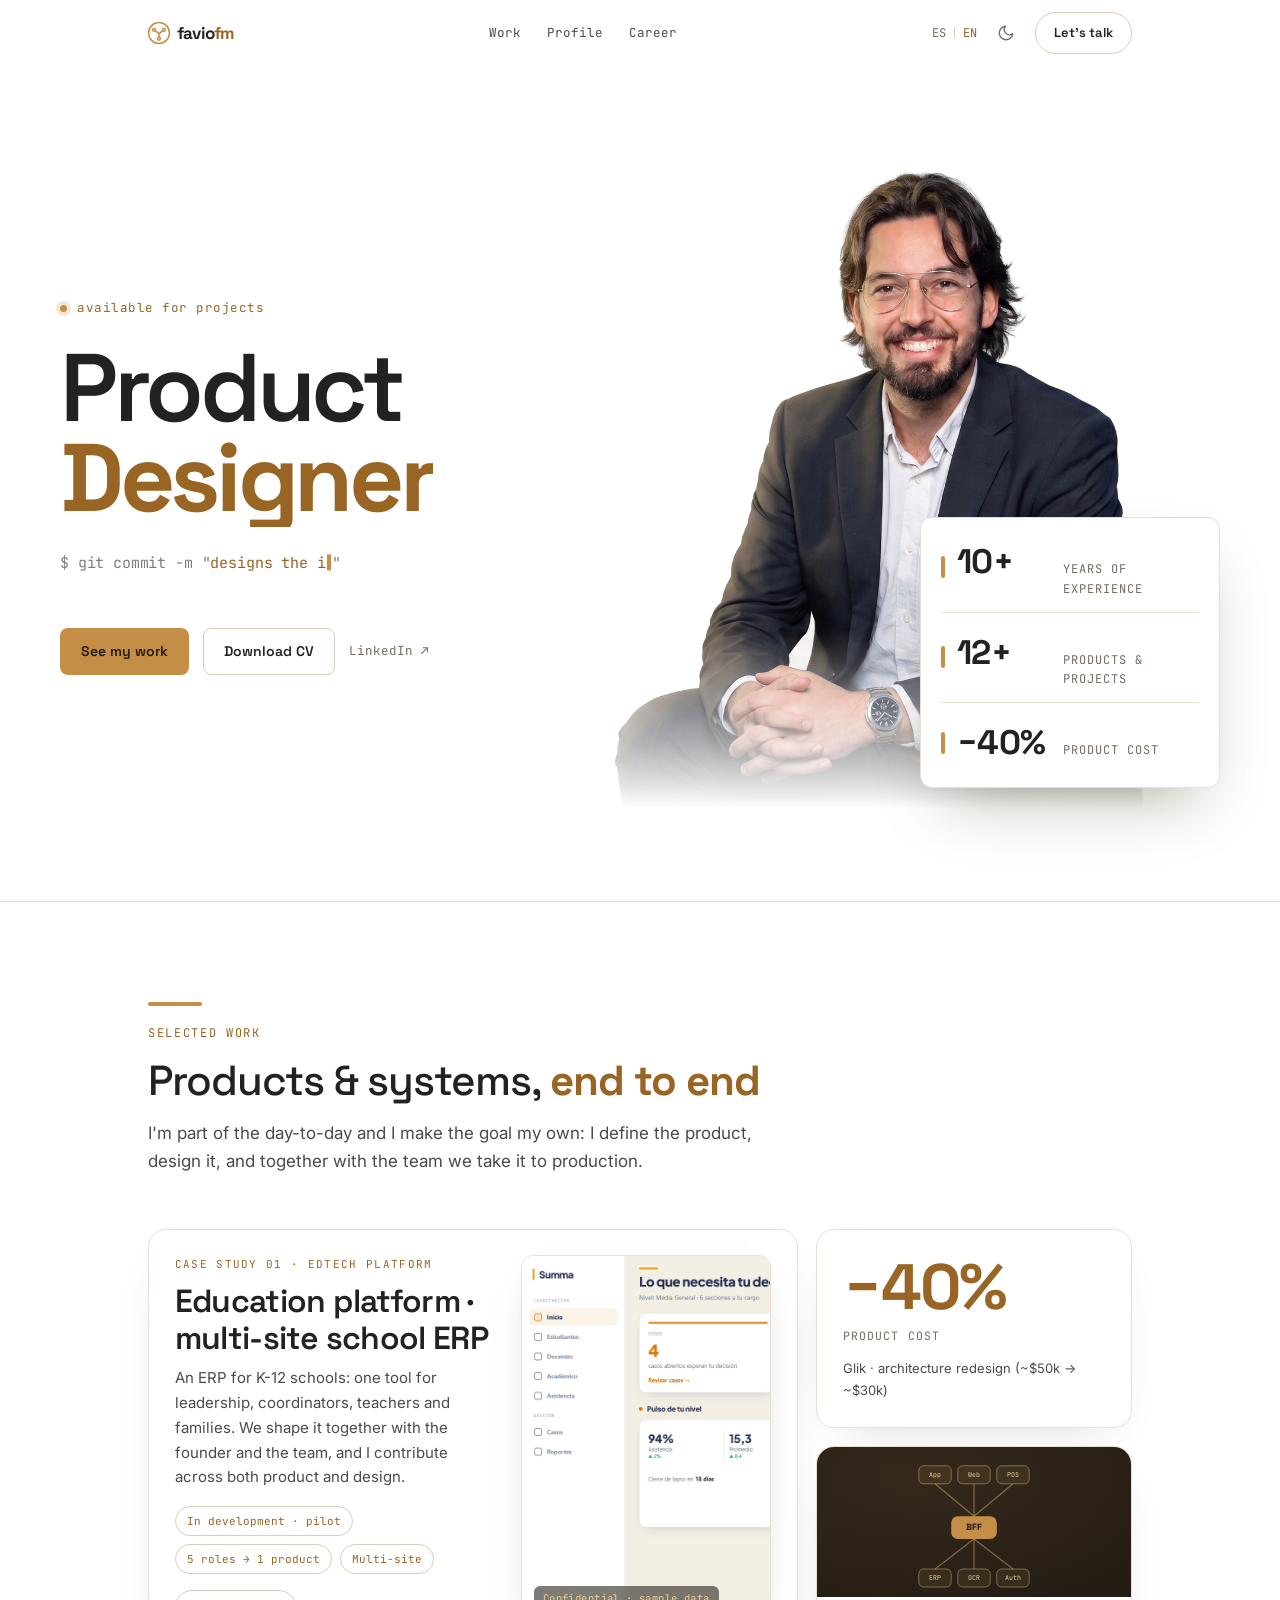
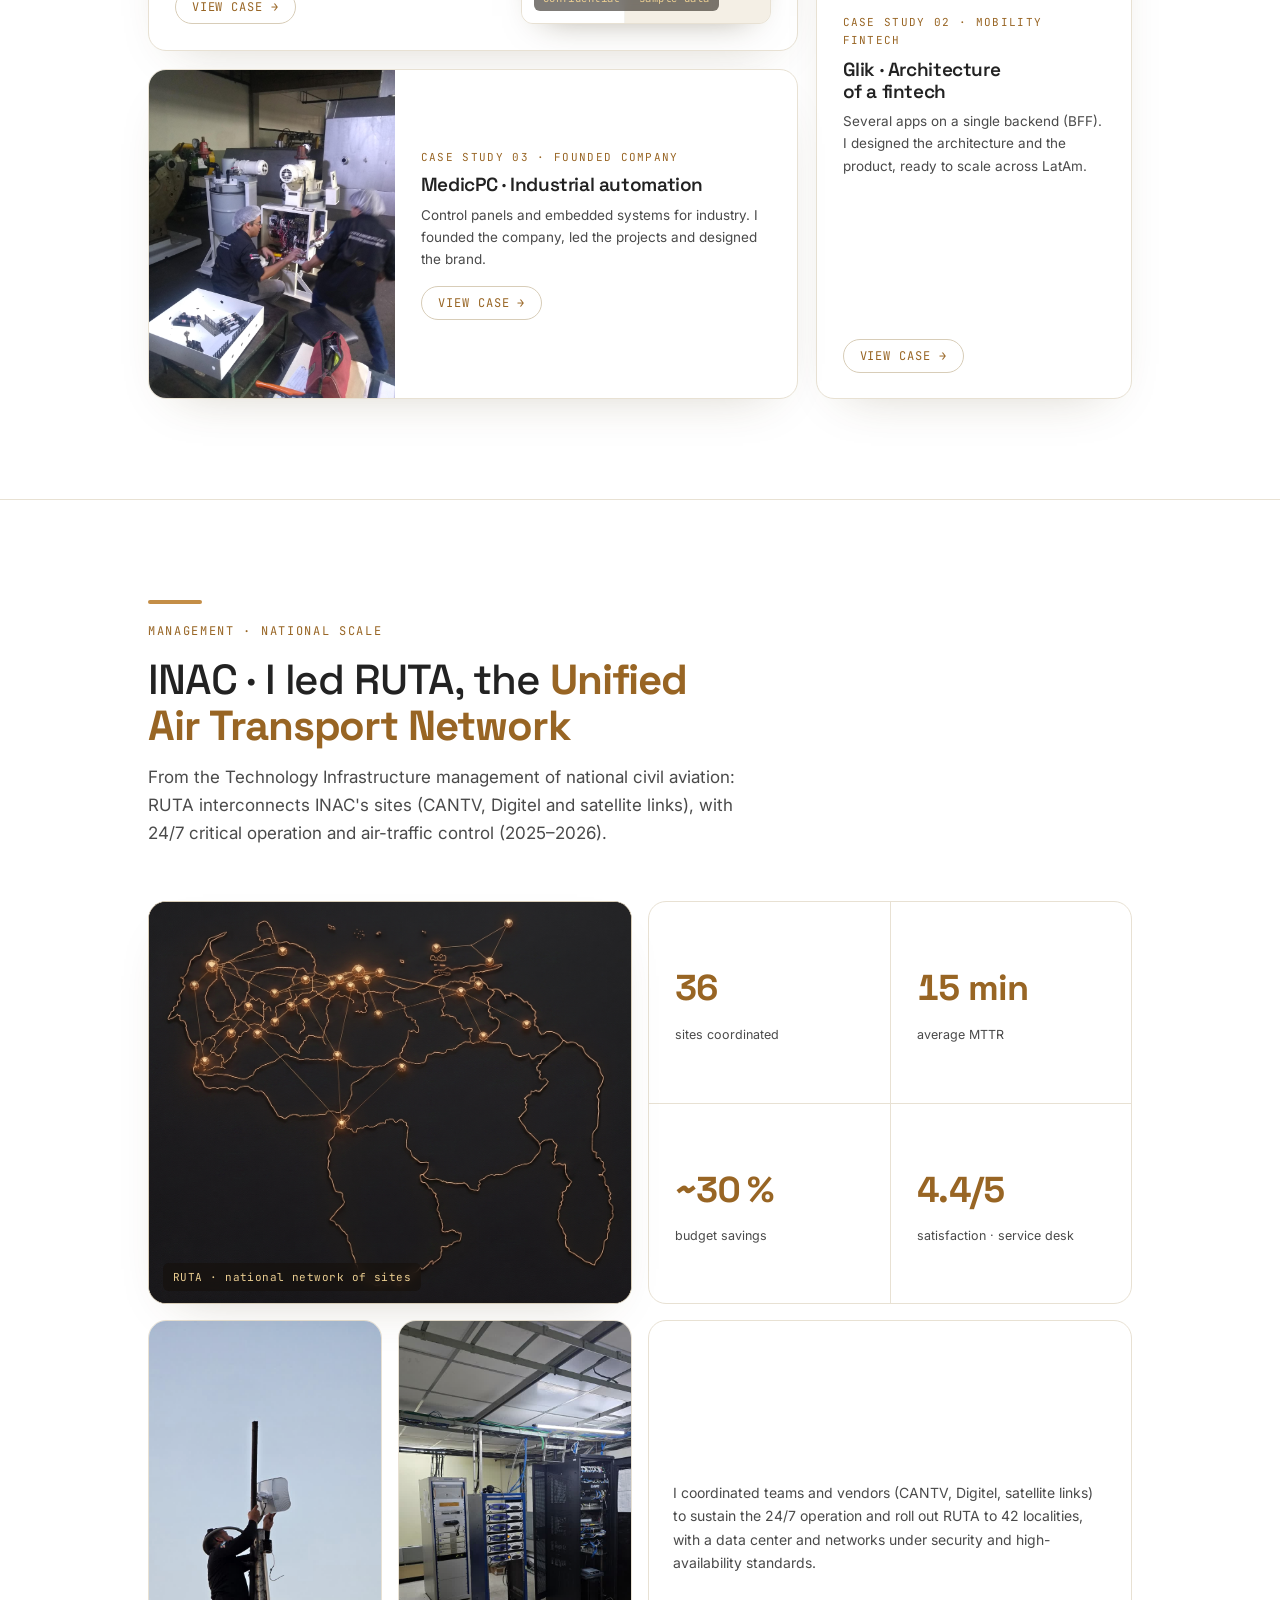
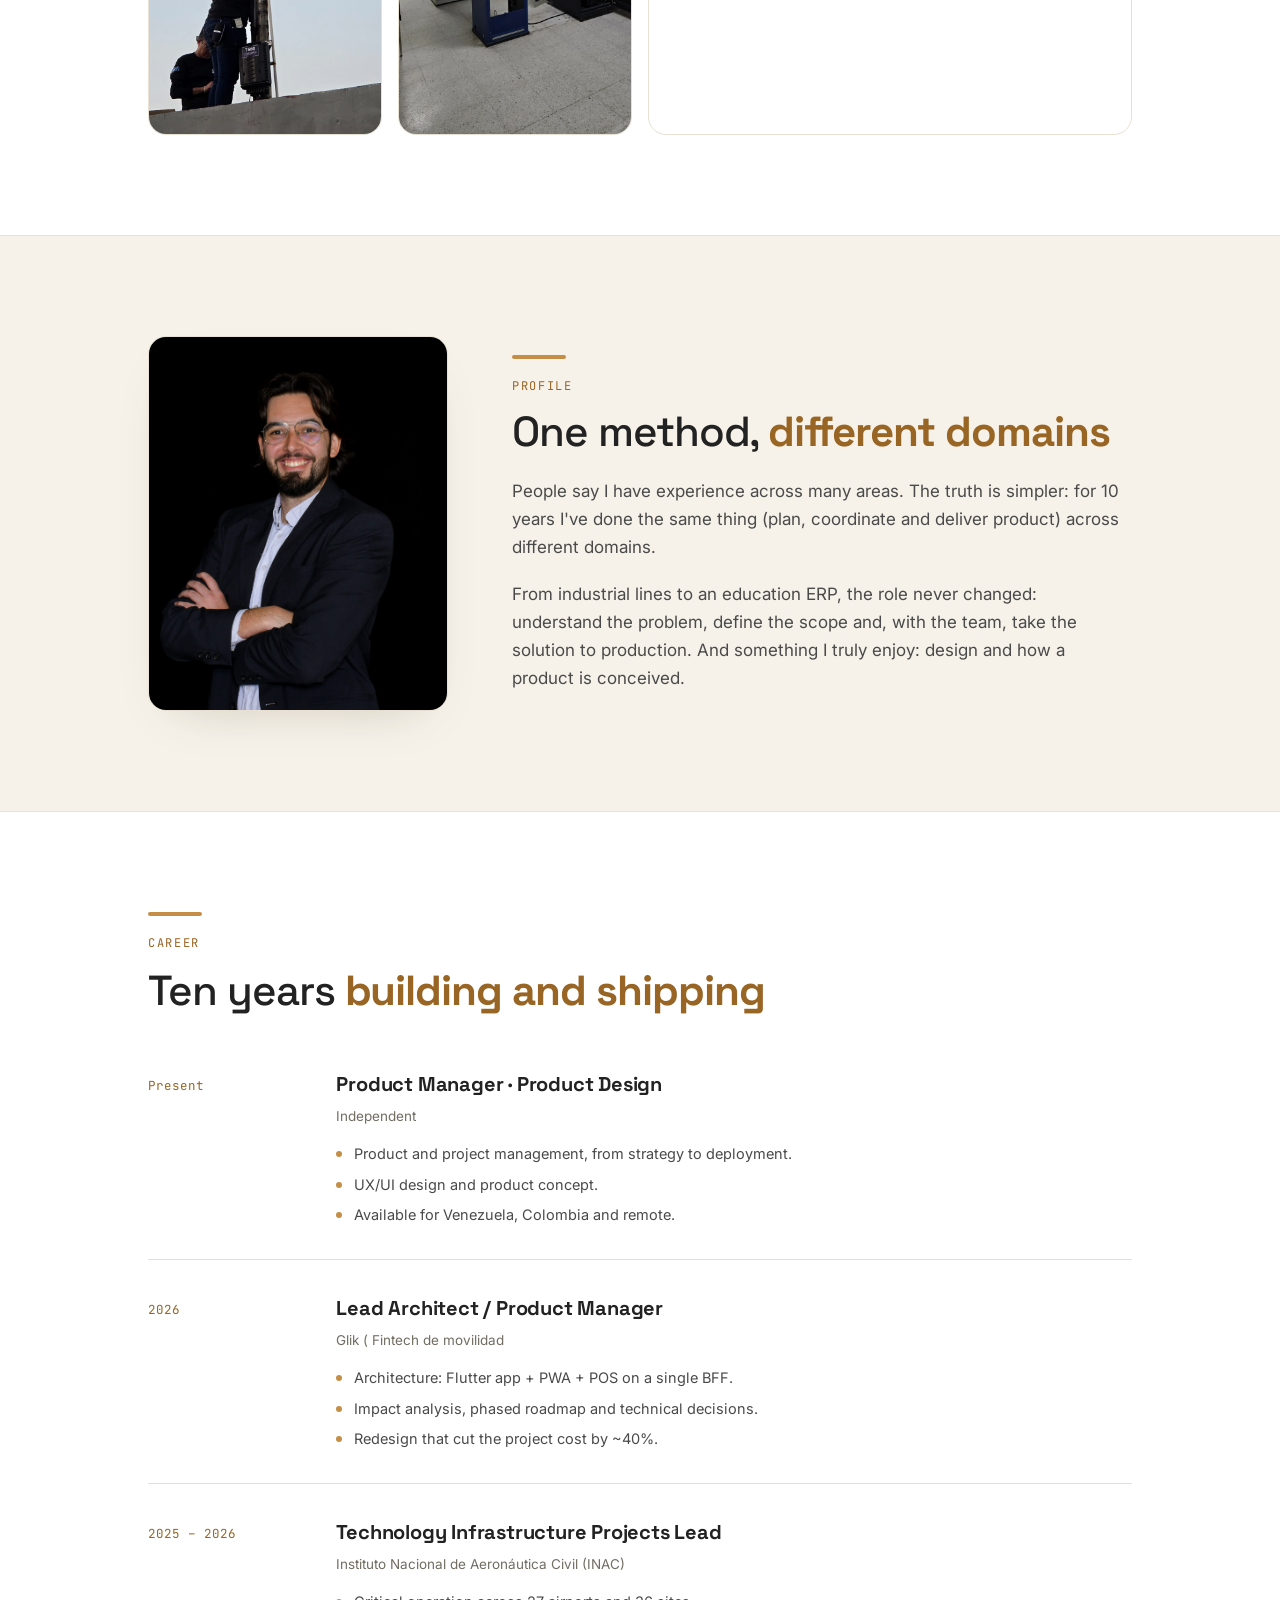
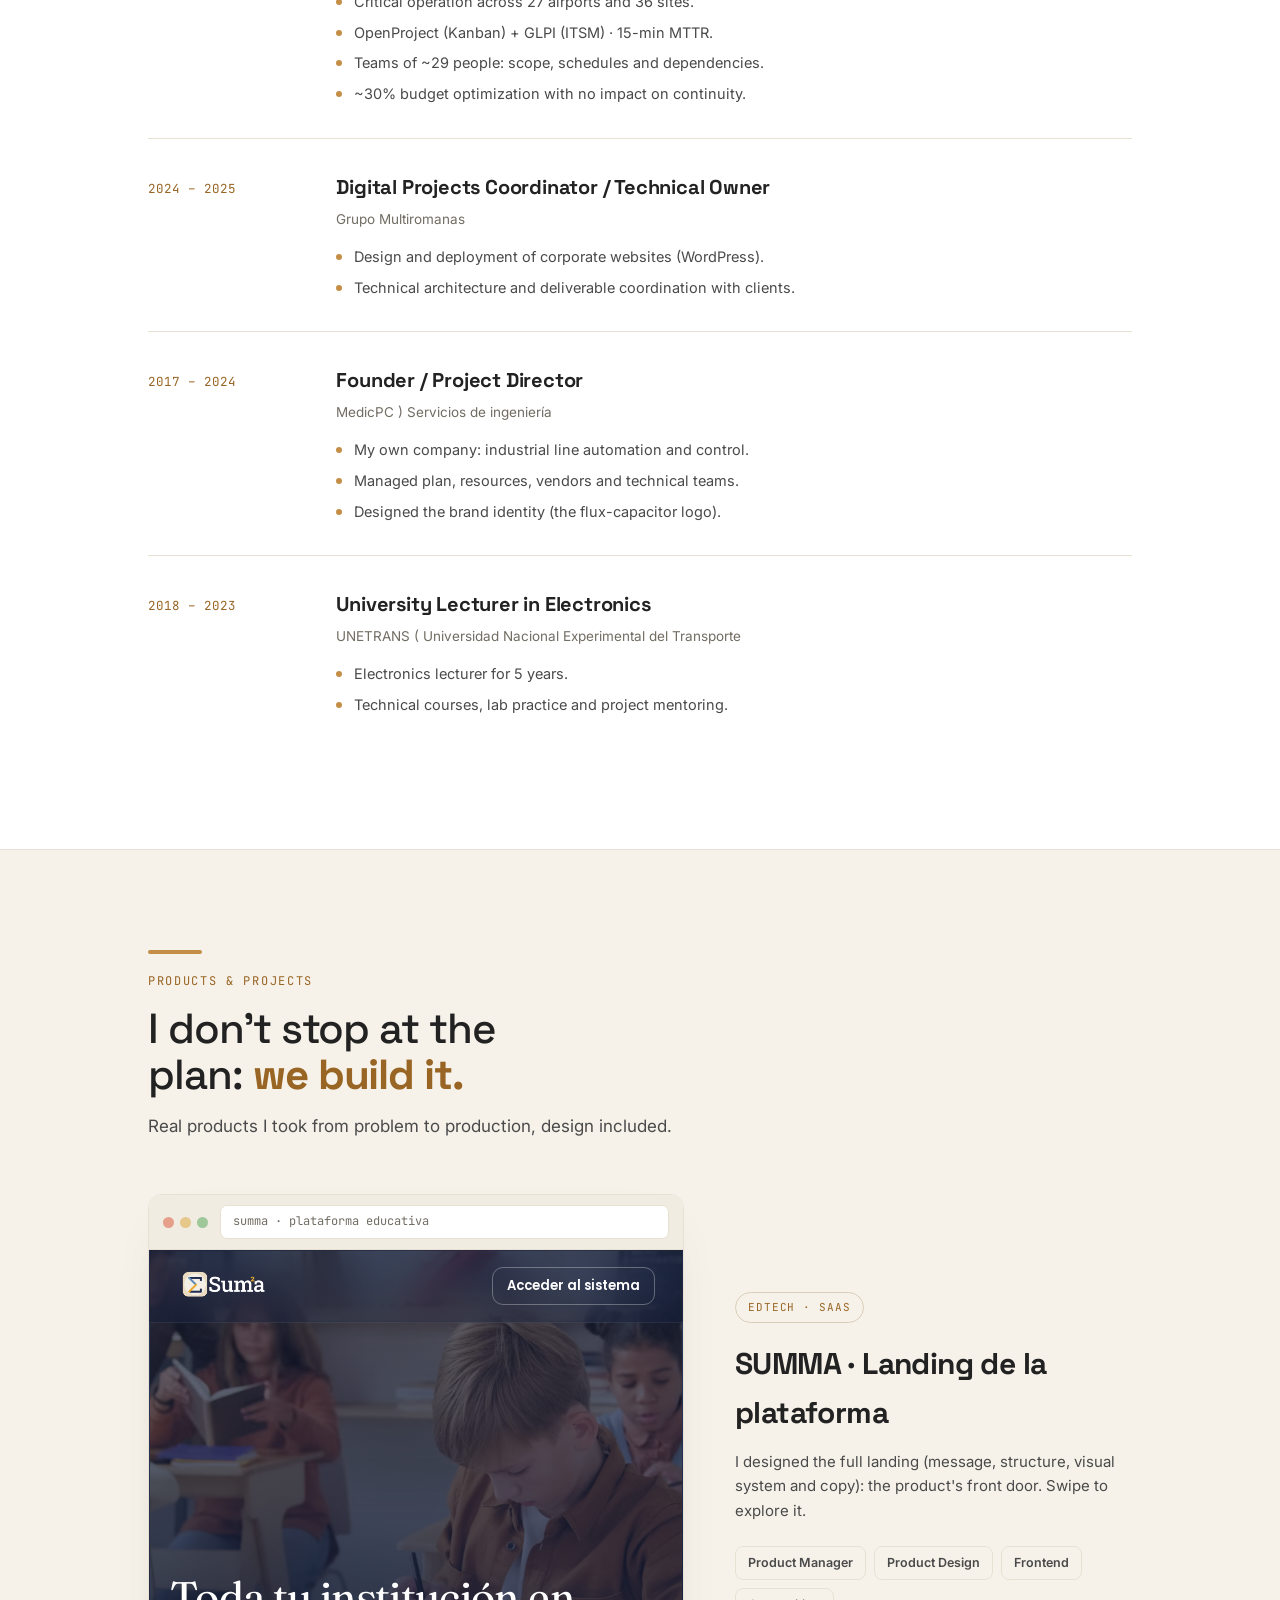
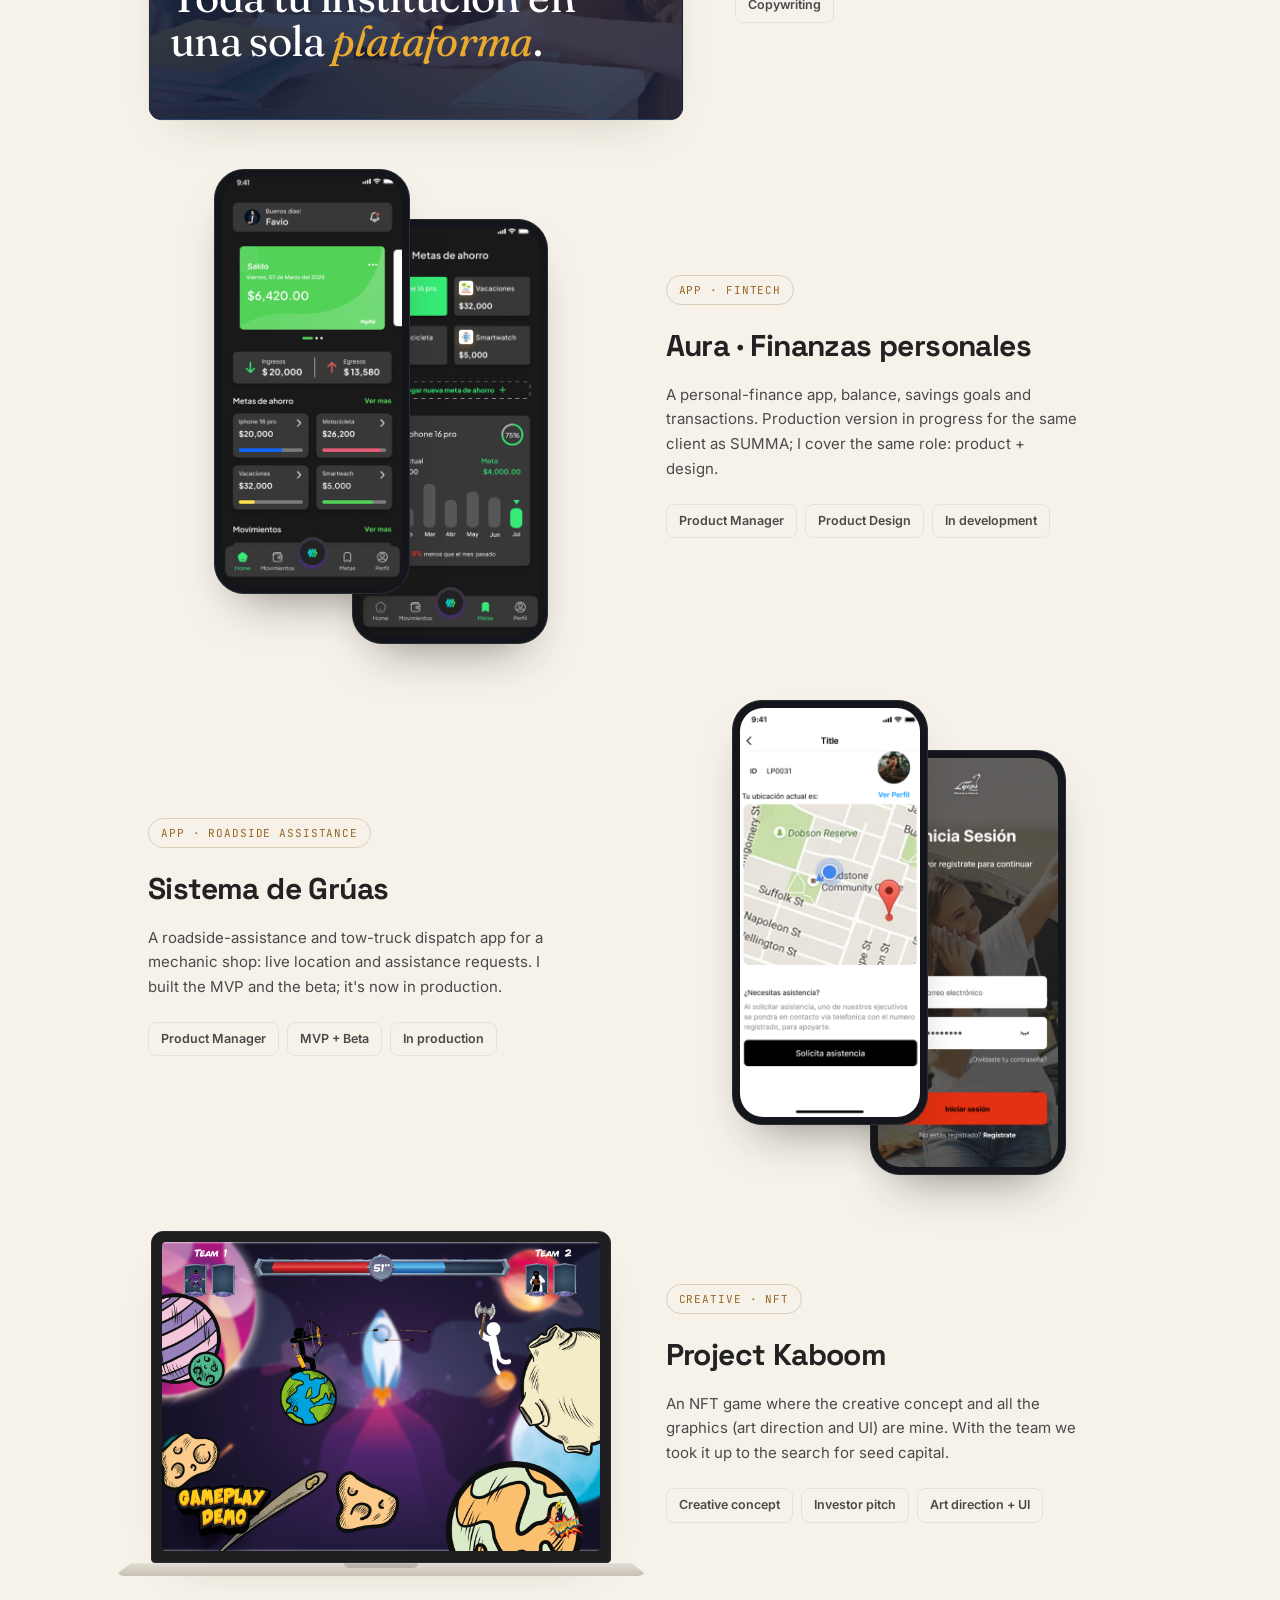
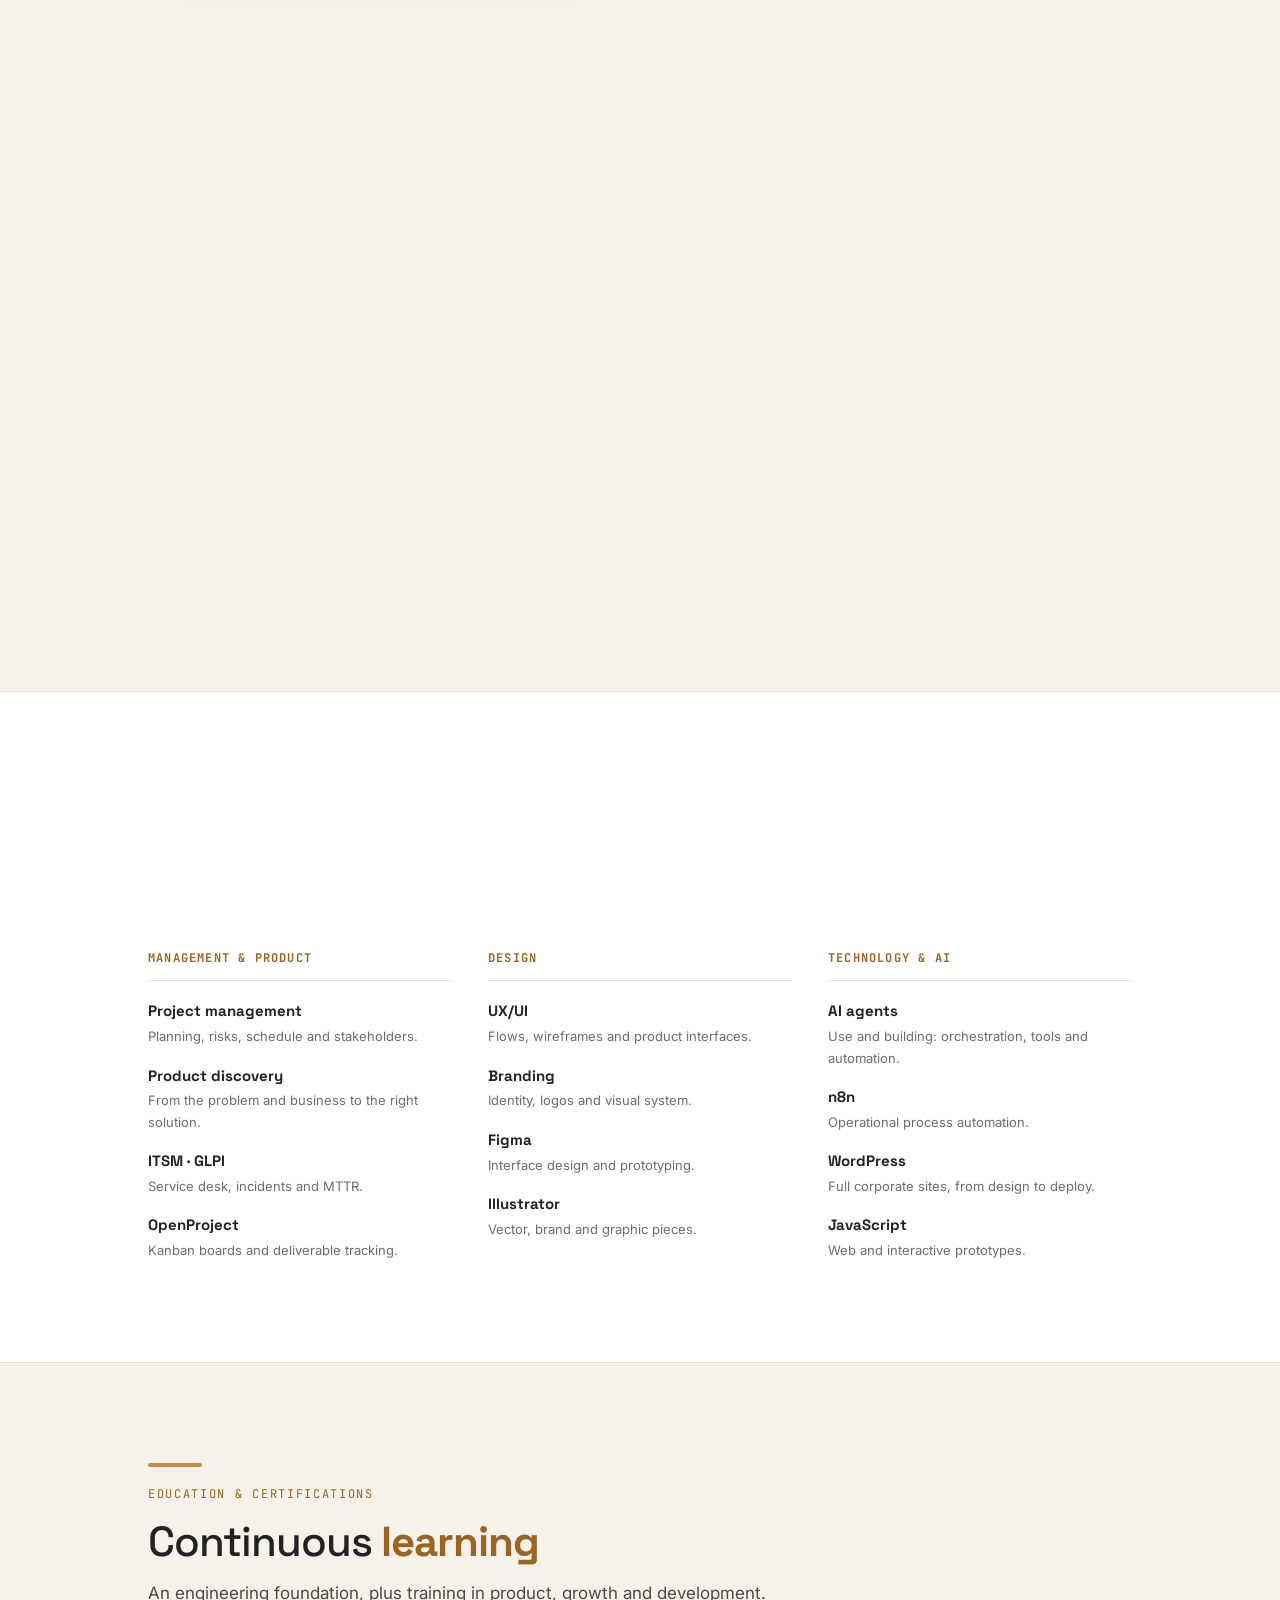
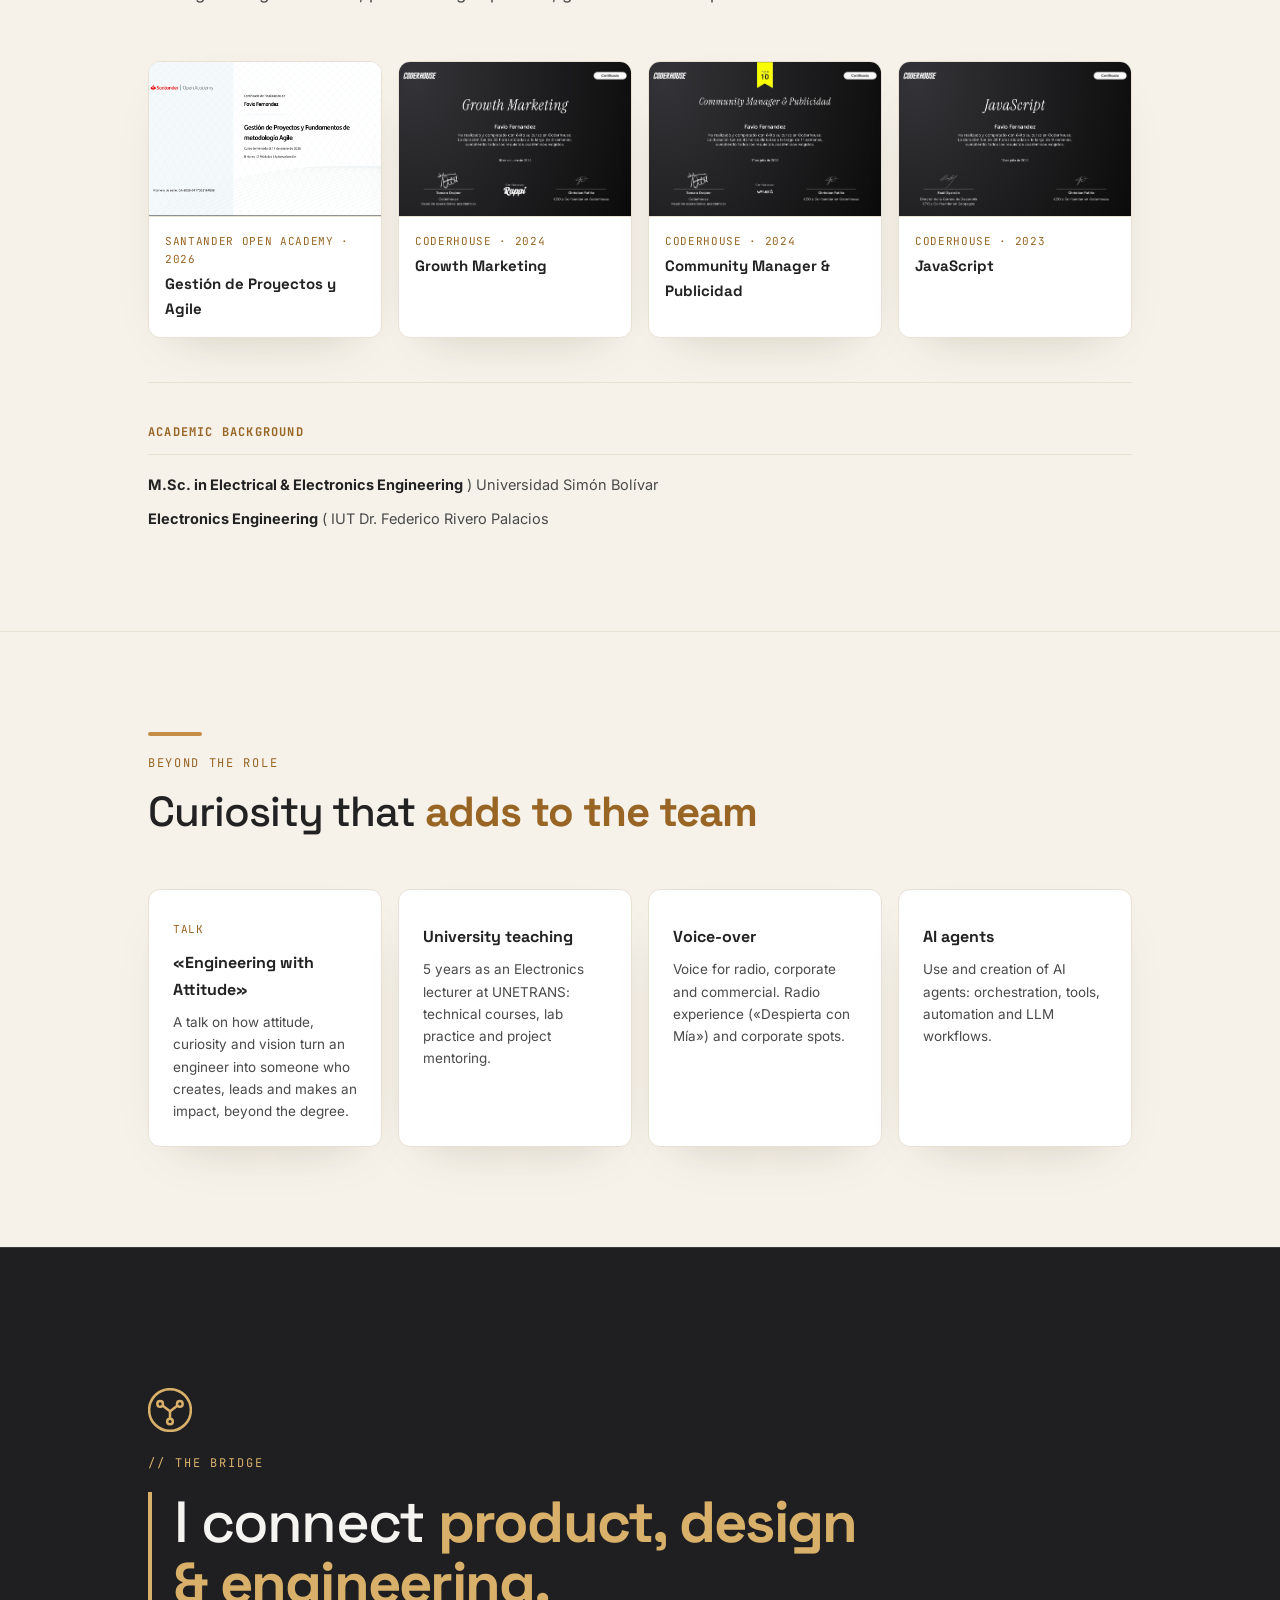
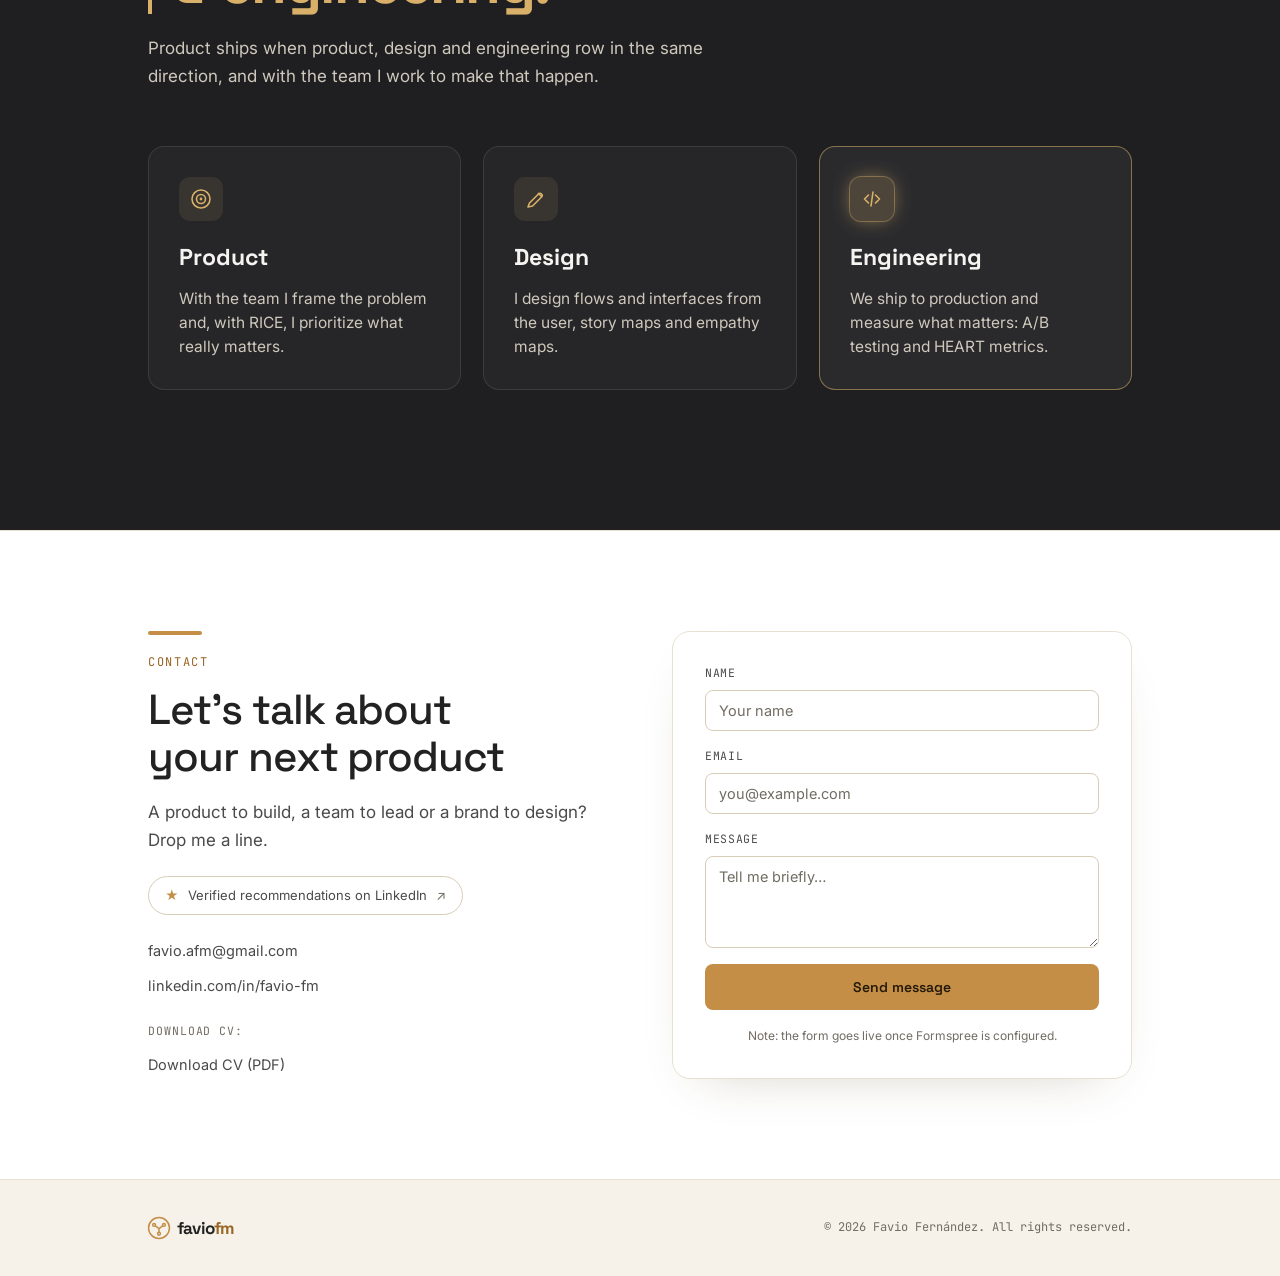
==== index.html @ 774a5834 "inac: rediseño en bento cuadrado (mapa + metricas iguales arriba; fotos + gerencia abajo)" ====
<!DOCTYPE html>
<html lang="es">
<head>
  <meta charset="UTF-8" />
  <meta name="viewport" content="width=device-width, initial-scale=1.0" />
  <meta name="color-scheme" content="light dark" />
  <script>(function(){try{var q=(location.search.match(/theme=(dark|light)/)||[])[1];var t=q||localStorage.getItem('favio-theme')||(window.matchMedia&&window.matchMedia('(prefers-color-scheme:dark)').matches?'dark':'light');document.documentElement.setAttribute('data-theme',t);}catch(e){}})();</script>
  <title>Favio Fernández ( Product Manager</title>
  <meta name="description" data-i18n="meta.description"
    content="Product Manager que diseña el producto que gestiona. 7+ años planificando, coordinando y entregando en sistemas críticos de alcance nacional." />

  <meta property="og:type" content="website" />
  <meta property="og:url" content="https://daevrom.github.io/faviofm/" />
  <meta property="og:title" content="Favio Fernández ) Product Manager" />
  <meta property="og:description" content="Product Manager que diseña el producto que gestiona. De la estrategia al despliegue." />
  <meta property="og:image" content="https://daevrom.github.io/faviofm/assets/img/og-image.png" />
  <meta name="twitter:card" content="summary_large_image" />
  <meta name="twitter:image" content="https://daevrom.github.io/faviofm/assets/img/og-image.png" />

  <link rel="icon" type="image/svg+xml" href="assets/img/favicon.svg" />
  <link rel="preconnect" href="https://fonts.googleapis.com" />
  <link rel="preconnect" href="https://fonts.gstatic.com" crossorigin />
  <link href="https://fonts.googleapis.com/css2?family=Space+Grotesk:wght@400;500;600;700&family=Inter:wght@400;500;600;700;800&family=JetBrains+Mono:wght@400;500&display=swap" rel="stylesheet" />
  <link rel="stylesheet" href="assets/css/styles.css" />
</head>
<body>
  <div class="scroll-progress" id="scrollProgress" aria-hidden="true"></div>

  <!-- ===== NAV ===== -->
  <header class="nav" id="nav">
    <div class="container nav__inner">
      <a href="#hero" class="brand" aria-label="Favio Fernández">
<svg class="brand__cond" viewBox="257.72 237.71 193.22 193.22" fill="none" aria-hidden="true"><circle class="bc-o" cx="354.33" cy="334.32" r="91.61"/><line class="bc-t" x1="388.79" y1="313.88" x2="355.21" y2="339.44"/><polyline class="bc-t" points="322.51 315.68 354.33 340.13 354.33 377.03"/><circle class="bc-n" cx="311.01" cy="307.63" r="12.32"/><circle class="bc-n" cx="397.65" cy="307.63" r="12.32"/><circle class="bc-n" cx="354.33" cy="384.88" r="12.32"/></svg><span class="brand__txt">favio<span class="brand__accent">fm</span></span>
      </a>
      <nav class="nav__links" aria-label="Principal">
        <a href="#work" data-i18n="nav.work">Trabajo</a>
        <a href="#about" data-i18n="nav.about">Perfil</a>
        <a href="#path" data-i18n="nav.experience">Trayectoria</a>
      </nav>
      <div class="nav__right">
        <button class="lang-toggle" id="langToggle" aria-label="Cambiar idioma / Switch language">
          <span class="lang-toggle__opt is-active" data-lang="es">ES</span>
          <span class="lang-toggle__sep">|</span>
          <span class="lang-toggle__opt" data-lang="en">EN</span>
        </button>
        <button class="theme-toggle" id="themeToggle" type="button" aria-label="Cambiar tema claro/oscuro" aria-pressed="false">
          <svg class="ti-moon" viewBox="0 0 24 24" fill="none" stroke="currentColor" stroke-width="1.8" stroke-linecap="round" stroke-linejoin="round" aria-hidden="true"><path d="M21 12.8A9 9 0 1 1 11.2 3a7 7 0 0 0 9.8 9.8Z"/></svg>
          <svg class="ti-sun" viewBox="0 0 24 24" fill="none" stroke="currentColor" stroke-width="1.8" stroke-linecap="round" stroke-linejoin="round" aria-hidden="true"><circle cx="12" cy="12" r="4.2"/><path d="M12 2.2v2.4M12 19.4v2.4M4.2 4.2l1.7 1.7M18.1 18.1l1.7 1.7M2.2 12h2.4M19.4 12h2.4M4.2 19.8l1.7-1.7M18.1 5.9l1.7-1.7"/></svg>
        </button>
        <a href="#contact" class="btn btn--pill" data-i18n="nav.cta">Hablemos</a>
      </div>
    </div>
  </header>

  <main>
    <!-- ===== HERO ===== -->
    <section class="hero" id="hero">
      <div class="container">
        <div class="hero__content hero__top" id="heroContent">
          <div class="hero__intro">
            <p class="hero__kick"><span class="hero__dot"></span><span data-i18n="hero.kick">disponible para proyectos</span></p>
            <h1 class="hero__title">
              <span class="hero__static">Product</span>
              <span class="hero__cycleline">
                <span class="hero__cycle hero__accent" id="heroCycle" data-words="Manager,Designer,Builder"><span class="hero__cycle-inner">Manager</span></span>
              </span>
            </h1>
            <p class="hero__term" id="heroTerm"
               data-msgs-es="aterriza la estrategia en un producto que escala|diseña la interfaz y el sistema, no solo el plan|lo construye y no para hasta producción"
               data-msgs-en="lands strategy into a product that scales|designs the interface and system, not just the plan|builds it and won’t stop until it’s live"><span class="hero__term-prompt">$ git commit -m "</span><span class="hero__term-msg" id="heroTermMsg">aterriza la estrategia en un producto que escala</span><span class="hero__term-caret" aria-hidden="true"></span><span class="hero__term-q">"</span></p>
            <div class="hero__cta">
              <a class="btn btn--primary" href="#work" data-i18n="hero.ctaWork">Ver mi trabajo</a>
              <a class="btn btn--ghost" href="assets/cv/CV_FavioFernandez.pdf" download data-i18n="hero.ctaCv">Descargar CV</a>
              <a class="hero__link" href="https://www.linkedin.com/in/favio-fm/" target="_blank" rel="noopener">LinkedIn ↗</a>
            </div>
          </div>
          <div class="hero__viz">
            <div class="hero__photo hero__photo--cutout">
              <img class="hero-light" src="assets/img/favio-hero-light.png" alt="Favio Fernández, Product Manager" loading="eager" />
              <img class="hero-dark" src="assets/img/favio-hero-dark.png" alt="" aria-hidden="true" loading="eager" />
            </div>
            <ul class="hero__stats reveal">
              <li><span class="hero__statn">10+</span><span class="hero__statl" data-i18n="hero.stat1">Años de experiencia</span></li>
              <li><span class="hero__statn">12+</span><span class="hero__statl" data-i18n="hero.stat2">Productos y proyectos</span></li>
              <li><span class="hero__statn">−40%</span><span class="hero__statl" data-i18n="hero.stat3">Costo de producto</span></li>
            </ul>
          </div>
        </div>
      </div>
    </section>

    <!-- ===== SELECTED WORK / CASE STUDIES ===== -->
    <section class="section" id="work">
      <div class="container">
        <header class="section__head reveal">
          <span class="section__kicker"><span data-i18n="work.kicker">Trabajo seleccionado</span></span>
          <h2 class="section__title" data-i18n="work.title">Productos y sistemas, <em>de punta a punta</em></h2>
          <p class="section__sub" data-i18n="work.sub">Soy parte del día a día y hago mío el objetivo: defino el producto, lo diseño y, junto al equipo, lo llevamos a producción.</p>
        </header>

        <!-- ===== BENTO (solo escritorio) ===== -->
        <div class="bento reveal">
          <!-- Flagship · SUMMA -->
          <article class="tile tile--case tile--lg tile--flagship">
            <div class="tile__main">
              <span class="tile__eyebrow" data-i18n="cs1.eyebrow">Case study 01 · plataforma EdTech</span>
              <h3 class="tile__title" data-i18n="cs1.title">Plataforma educativa · ERP escolar multi-sede</h3>
              <p class="tile__line" data-i18n="cs1.sub">Un ERP para colegios K-12: una sola herramienta para dirección, coordinación, docentes y familias. Le damos forma junto al founder y el equipo, y aporto tanto en producto como en diseño.</p>
              <ul class="tile__chips"><li data-i18n="cs1.c1">En desarrollo · piloto</li><li data-i18n="cs1.c2">5 roles → 1 producto</li><li data-i18n="cs1.c3">Multi-sede</li></ul>
              <button class="tile__open" type="button" data-case="summa"><span data-i18n="work.viewcase">Ver caso</span> →</button>
            </div>
            <div class="tile__shot">
              <img src="assets/img/work/sigma-capture.png" alt="Plataforma educativa · vista de producto" loading="lazy" />
              <span class="tile__shot-label" data-i18n="cs1.shotlabel">Confidencial · datos de ejemplo</span>
            </div>
          </article>
          <!-- Métrica · −40% -->
          <article class="tile tile--metric">
            <div class="tile__n">−40%</div>
            <div class="tile__nl" data-i18n="work.m.cost">costo de producto</div>
            <div class="tile__ns" data-i18n="work.m.costsub">Glik · rediseño de arquitectura (~$50k → ~$30k)</div>
          </article>
          <!-- Glik (vertical) -->
          <article class="tile tile--case tile--tall">
            <div class="tile__visual tile__visual--sigma">
              <svg class="cs__arch" viewBox="0 0 220 262" fill="none" aria-hidden="true"><g class="arch-line"><path d="M45 68 L110 122"/><path d="M110 68 L110 122"/><path d="M175 68 L110 122"/><path d="M110 160 L45 210"/><path d="M110 160 L110 210"/><path d="M110 160 L175 210"/></g><g class="arch-chip"><rect x="18" y="38" width="54" height="30" rx="8"/><text x="45" y="54">App</text><rect x="83" y="38" width="54" height="30" rx="8"/><text x="110" y="54">Web</text><rect x="148" y="38" width="54" height="30" rx="8"/><text x="175" y="54">POS</text></g><rect class="arch-bff" x="72" y="122" width="76" height="38" rx="11"/><text class="arch-bfft" x="110" y="142">BFF</text><g class="arch-chip"><rect x="18" y="210" width="54" height="30" rx="8"/><text x="45" y="226">ERP</text><rect x="83" y="210" width="54" height="30" rx="8"/><text x="110" y="226">OCR</text><rect x="148" y="210" width="54" height="30" rx="8"/><text x="175" y="226">Auth</text></g></svg>
            </div>
            <span class="tile__eyebrow" data-i18n="cs3.eyebrow">Case study 02 · fintech de movilidad</span>
            <h3 class="tile__title tile__title--sm" data-i18n="work.glik.short">Glik · Arquitectura de una fintech</h3>
            <p class="tile__line" data-i18n="work.glik.sum">Varias apps sobre un solo backend (BFF). Diseñé la arquitectura y el producto, listos para escalar en LatAm.</p>
            <button class="tile__open" type="button" data-case="glik"><span data-i18n="work.viewcase">Ver caso</span> →</button>
          </article>
          <!-- MedicPC (rectángulo horizontal) -->
          <article class="tile tile--case tile--wideh">
            <div class="tile__visual tile__visual--side"><img src="assets/img/field/board-1.jpg" alt="" loading="lazy"></div>
            <div class="tile__hbody">
              <span class="tile__eyebrow" data-i18n="cs2.eyebrow">Case study 03 · empresa fundada</span>
              <h3 class="tile__title tile__title--sm" data-i18n="work.medic.short">MedicPC · Automatización industrial</h3>
              <p class="tile__line" data-i18n="work.medic.sum">Tableros de control y sistemas embebidos para la industria. Fundé la empresa, dirigí los proyectos y diseñé la marca.</p>
              <button class="tile__open" type="button" data-case="medicpc"><span data-i18n="work.viewcase">Ver caso</span> →</button>
            </div>
          </article>
        </div>

        <!-- ===== STACK (solo móvil · intacto) ===== -->
        <div class="work-stack">
        <!-- Case study 01 · confidencial (panel abstracto con condensador) -->
        <article class="cs reveal" data-case="summa">
          <div class="cs__visual cs__visual--sigma">
            <img class="cs__shot" src="assets/img/work/sigma-capture.png" alt="Plataforma educativa ) vista de producto" loading="lazy" />
            <svg class="cs__cond" viewBox="257.72 237.71 193.22 193.22" fill="none" aria-hidden="true">
              <circle class="csc-ring" cx="354.33" cy="334.32" r="91.61" />
              <line class="csc-tr" x1="388.79" y1="313.88" x2="355.21" y2="339.44" />
              <polyline class="csc-tr" points="322.51 315.68 354.33 340.13 354.33 377.03" />
              <circle class="csc-node" cx="311.01" cy="307.63" r="12.32" />
              <circle class="csc-node" cx="397.65" cy="307.63" r="12.32" />
              <circle class="csc-node" cx="354.33" cy="384.88" r="12.32" />
            </svg>
            <span class="cs__vlabel" data-i18n="cs1.m3">Confidencial · sin capturas</span>
          </div>
          <div class="cs__body">
            <span class="cs__eyebrow" data-i18n="cs1.eyebrow">Case study 01 · plataforma EdTech</span>
            <h3 class="cs__title" data-i18n="cs1.title">Plataforma educativa · ERP escolar multi-sede</h3>
            <p class="cs__metaline"><span data-i18n="cs1.m1">Rol · PM &amp; Product Designer</span> — <span data-i18n="cs1.m2">En desarrollo</span></p>
            <p class="cs__sub" data-i18n="cs1.sub">Un ERP para colegios K-12: una sola herramienta para dirección, coordinación, docentes y familias. Le damos forma junto al founder y el equipo, y aporto tanto en producto como en diseño.</p>
            <details class="cs__more">
              <summary class="cs__more-btn"><span data-i18n="cs.more">Ver caso completo</span></summary>
            <div class="cs__facts">
              <div class="cs__fact">
                <h4 data-i18n="cs.problem">El problema</h4>
                <p data-i18n="cs1.problem">Colegios ahogados en trabajo administrativo, con herramientas fragmentadas (Excel, WhatsApp, papel). Los docentes gastan en trámites el tiempo que deberían dar a enseñar; las familias, a ciegas.</p>
              </div>
              <div class="cs__fact">
                <h4 data-i18n="cs.role">Mi rol</h4>
                <ul>
                  <li data-i18n="cs1.r1">Aporto a la visión y, con el equipo, defino el alcance y el roadmap.</li>
                  <li data-i18n="cs1.r2">Diseño la arquitectura de 5 roles y sus flujos UX.</li>
                  <li data-i18n="cs1.r3">Construyo el sistema de diseño y la identidad, junto al equipo.</li>
                  <li data-i18n="cs1.r4">Coordino al equipo y las decisiones con stakeholders.</li>
                </ul>
              </div>
              <div class="cs__fact">
                <h4 data-i18n="cs.decisions">Decisiones de producto</h4>
                <ul>
                  <li data-i18n="cs1.d1">Multi-tenant: una instancia por sede, misma base.</li>
                  <li data-i18n="cs1.d2">UX «for dummies»: pocas decisiones, acción primero.</li>
                  <li data-i18n="cs1.d3">Degradar honesto: nunca datos inventados en pantalla.</li>
                  <li data-i18n="cs1.d4">Norte: «menos administración, más educación».</li>
                </ul>
              </div>
              <div class="cs__fact">
                <h4 data-i18n="cs.challenge">El reto</h4>
                <p data-i18n="cs1.challenge">Cinco tipos de usuario con necesidades opuestas en un mismo sistema, donde un error no es opción (notas, pagos, datos de menores). Priorizar sin romper a nadie.</p>
              </div>
            </div>
            </details>
            <ul class="cs__chips">
              <li data-i18n="cs1.c1">En desarrollo · piloto</li>
              <li data-i18n="cs1.c2">5 roles → 1 producto</li>
              <li data-i18n="cs1.c3">Multi-sede</li>
              <li data-i18n="cs1.c4">Producto + diseño</li>
            </ul>
          </div>
        </article>

        <!-- Case study 02 · Glik (fintech de movilidad) -->
        <article class="cs cs--flip reveal" data-case="glik">
          <div class="cs__visual cs__visual--sigma">
            <svg class="cs__arch" viewBox="0 0 220 262" fill="none" aria-hidden="true">
              <g class="arch-line">
                <path d="M45 68 L110 122" /><path d="M110 68 L110 122" /><path d="M175 68 L110 122" />
                <path d="M110 160 L45 210" /><path d="M110 160 L110 210" /><path d="M110 160 L175 210" />
              </g>
              <g class="arch-chip">
                <rect x="18" y="38" width="54" height="30" rx="8" /><text x="45" y="54">App</text>
                <rect x="83" y="38" width="54" height="30" rx="8" /><text x="110" y="54">Web</text>
                <rect x="148" y="38" width="54" height="30" rx="8" /><text x="175" y="54">POS</text>
              </g>
              <rect class="arch-bff" x="72" y="122" width="76" height="38" rx="11" /><text class="arch-bfft" x="110" y="142">BFF</text>
              <g class="arch-chip">
                <rect x="18" y="210" width="54" height="30" rx="8" /><text x="45" y="226">ERP</text>
                <rect x="83" y="210" width="54" height="30" rx="8" /><text x="110" y="226">OCR</text>
                <rect x="148" y="210" width="54" height="30" rx="8" /><text x="175" y="226">Auth</text>
              </g>
            </svg>
            <span class="cs__vlabel" data-i18n="cs3.vlabel">Varias apps · un solo backend</span>
          </div>
          <div class="cs__body">
            <span class="cs__eyebrow" data-i18n="cs3.eyebrow">Case study 02 · fintech de movilidad</span>
            <h3 class="cs__title" data-i18n="cs3.title">Glik · Arquitectura de una fintech de arrendamiento</h3>
            <p class="cs__metaline"><span data-i18n="cs3.m1">Rol · Lead Architect &amp; PM</span> — <span data-i18n="cs3.m2">Mar – May 2026</span></p>
            <p class="cs__sub" data-i18n="cs3.sub">Fintech de arrendamiento de motos, con la mira en LatAm. Diseñé toda la arquitectura: varias apps conectadas a un solo backend, y el producto.</p>
            <details class="cs__more">
              <summary class="cs__more-btn"><span data-i18n="cs.more">Ver caso completo</span></summary>
              <div class="cs__facts">
                <div class="cs__fact">
                  <h4 data-i18n="cs.problem">El problema</h4>
                  <p data-i18n="cs3.problem">El negocio pivotó de tienda propia a concesionarios aliados. La arquitectura heredada (una sucesión de landings) no sostenía el nuevo modelo: multi-dispositivo, con vendedores externos y sin margen para el fraude.</p>
                </div>
                <div class="cs__fact">
                  <h4 data-i18n="cs.role">Mi rol</h4>
                  <ul>
                    <li data-i18n="cs3.r1">Lead Architect + PM: decisiones técnicas y de producto.</li>
                    <li data-i18n="cs3.r2">Impact analysis del cambio de alcance.</li>
                    <li data-i18n="cs3.r3">Roadmap por fases (MVP → plataforma completa).</li>
                    <li data-i18n="cs3.r4">Coordinación del equipo (Flutter, backend, QA).</li>
                  </ul>
                </div>
                <div class="cs__fact">
                  <h4 data-i18n="cs.decisions">Decisiones de arquitectura</h4>
                  <ul>
                    <li data-i18n="cs3.d1">Un BFF (backend-for-frontend) como capa única.</li>
                    <li data-i18n="cs3.d2">App Flutter + PWA + POS sobre el mismo backend.</li>
                    <li data-i18n="cs3.d3">Reusar lo pagado del proveedor vía APIs headless.</li>
                    <li data-i18n="cs3.d4">Nativo donde importa: anti-fraude, sesiones, eKYC.</li>
                  </ul>
                </div>
                <div class="cs__fact">
                  <h4 data-i18n="cs3.impact">El impacto</h4>
                  <p data-i18n="cs3.impacttext">Bajé el costo ~40% (~$50k → ~$30k) y dejé una base extensible a nuevos verticales (carros, e-bikes) y a otro país ( sin tirar el trabajo previo.</p>
                </div>
              </div>
            </details>
            <ul class="cs__chips">
              <li data-i18n="cs3.c1">Lead Architect + PM</li>
              <li data-i18n="cs3.c2">Varias apps, un backend</li>
              <li data-i18n="cs3.c3">BFF · headless</li>
              <li data-i18n="cs3.c4">−40% de costo</li>
            </ul>
          </div>
        </article>

        <!-- Case study 03 · MedicPC (imagen real) -->
        <article class="cs reveal" data-case="medicpc">
          <div class="cs__visual">
            <img src="assets/img/field/board-1.jpg" alt="Tablero de fuerza y control ) MedicPC" loading="lazy" />
            <span class="cs__vlabel" data-i18n="cs2.vlabel">MedicPC · trabajo de campo</span>
          </div>
          <div class="cs__body">
            <span class="cs__eyebrow" data-i18n="cs2.eyebrow">Case study 03 · empresa fundada</span>
            <h3 class="cs__title" data-i18n="cs2.title">MedicPC · Automatización y control de líneas industriales</h3>
            <p class="cs__metaline"><span data-i18n="cs2.m1">Rol · Fundador / Director de proyectos</span> — <span data-i18n="cs2.m2">+ Diseño de marca</span> · <span data-i18n="cs2.m3">2017 – 2024</span></p>
            <p class="cs__sub" data-i18n="cs2.sub">Servicios de ingeniería electrónica: tableros de fuerza y control, sistemas embebidos y cableado para plantas industriales. Fundé la empresa, dirigí los proyectos y diseñé la marca.</p>
            <details class="cs__more">
              <summary class="cs__more-btn"><span data-i18n="cs.more">Ver caso completo</span></summary>
            <div class="cs__facts">
              <div class="cs__fact">
                <h4 data-i18n="cs.problem">El problema</h4>
                <p data-i18n="cs2.problem">Proyectos técnicos complejos, con muchos recursos y sin plan, que terminan en retrasos y sobrecostos (y líneas de producción paradas.</p>
              </div>
              <div class="cs__fact">
                <h4 data-i18n="cs.role">Mi rol</h4>
                <ul>
                  <li data-i18n="cs2.r1">Organizaba el plan y las tareas: planes de trabajo y cronograma.</li>
                  <li data-i18n="cs2.r2">Coordinaba un equipo multidisciplinario y los recursos.</li>
                  <li data-i18n="cs2.r3">Medía resultados y rescataba proyectos que venían fallando.</li>
                  <li data-i18n="cs2.r4">Diseñé toda la identidad: logo, brochures y sistema visual.</li>
                </ul>
              </div>
              <div class="cs__fact">
                <h4 data-i18n="cs2.scope">Alcance</h4>
                <ul>
                  <li data-i18n="cs2.s1">Inyección de plástico, metalmecánica CNC, agricultura.</li>
                  <li data-i18n="cs2.s2">Tableros de fuerza y control · sistemas embebidos.</li>
                  <li data-i18n="cs2.s3">Clientes industriales: Siemens, Industrias Taime, Phase II.</li>
                  <li data-i18n="cs2.s4">Cableado estructurado, planos e informes de obra.</li>
                </ul>
              </div>
              <div class="cs__fact">
                <h4 data-i18n="cs2.thread">El hilo con hoy</h4>
                <p data-i18n="cs2.thread.text">Pasé de líneas industriales a un ERP educativo, pero en el fondo hago lo mismo: entender un problema y sacar el producto con el equipo. Cambia la industria, no mi manera de trabajar.</p>
              </div>
            </div>
            </details>
            <ul class="cs__chips">
              <li data-i18n="cs2.c1">7 años al frente</li>
              <li data-i18n="cs2.c2">Clientes industriales</li>
              <li data-i18n="cs2.c3">Rescate de proyectos</li>
              <li data-i18n="cs2.c4">Tuve la dicha de crear la marca</li>
            </ul>
          </div>
        </article>
        </div><!-- /.work-stack -->

        <!-- Modal de caso (desktop) -->
        <div class="cs-modal" id="csModal" aria-hidden="true" role="dialog" aria-modal="true">
          <button class="cs-modal__close" id="csModalClose" type="button" aria-label="Cerrar">×</button>
          <div class="cs-modal__panel" role="document">
            <div class="cs-modal__body" id="csModalBody"></div>
          </div>
        </div>

      </div>
    </section>

    <!-- ===== INAC · Liderazgo a escala nacional ===== -->
    <section class="section" id="inac">
      <div class="container">
        <header class="section__head reveal">
          <span class="section__kicker"><span data-i18n="inac.kicker">Gerencia · escala nacional</span></span>
          <h2 class="section__title" data-i18n="inac.title">INAC · dirigí RUTA, la <em>Red Unificada de Transporte Aéreo</em></h2>
          <p class="section__sub" data-i18n="inac.sub">Desde la Gerencia de Infraestructura Tecnológica de la aviación civil nacional: RUTA interconecta las sedes del INAC (CANTV, Digitel y enlaces satelitales), con operación crítica 24/7 y control de tráfico aéreo (2025–2026).</p>
        </header>
        <div class="inac__bento reveal" data-delay="1">
          <figure class="inac-map">
            <img src="assets/img/work/inac-map.png" alt="Red nacional de sedes del INAC sobre el mapa de Venezuela" loading="lazy" />
            <figcaption class="inac-map__cap" data-i18n="inac.maplabel">RUTA · red nacional de sedes</figcaption>
          </figure>
          <ul class="kpis__row kpis--grid inac-metrics" aria-label="Métricas clave">
            <li><span class="kpis__n" data-count="36">0</span><span class="kpis__l" data-i18n="metric.sites">sedes coordinadas</span></li>
            <li><span class="kpis__n" data-count="15" data-suffix=" min">0</span><span class="kpis__l" data-i18n="metric.mttr">MTTR promedio</span></li>
            <li><span class="kpis__n" data-count="30" data-prefix="~" data-suffix=" %">0</span><span class="kpis__l" data-i18n="metric.savings">ahorro presupuestario</span></li>
            <li><span class="kpis__n">4.4/5</span><span class="kpis__l" data-i18n="metric.sat">satisfacción · mesa de servicio</span></li>
          </ul>
          <button class="inac-photo" type="button" data-full="assets/img/work/inac-enlace.jpg" data-cap="INAC · instalación de enlace de radio (Maracaibo)">
            <img src="assets/img/work/inac-enlace.jpg" alt="INAC · enlace de radio" loading="lazy" />
          </button>
          <button class="inac-photo" type="button" data-full="assets/img/work/inac-datacenter.jpg" data-cap="INAC · centro de datos / racks">
            <img src="assets/img/work/inac-datacenter.jpg" alt="INAC · centro de datos" loading="lazy" />
          </button>
          <p class="inac-lead" data-i18n="inac.lead">Coordiné equipos y proveedores (CANTV, Digitel, enlaces satelitales) para sostener la operación 24/7 y desplegar RUTA a 42 localidades, con centro de datos y redes bajo estándares de seguridad y alta disponibilidad.</p>
        </div>
      </div>
    </section>

    <!-- ===== PERFIL / HILO CONDUCTOR ===== -->
    <section class="section section--alt" id="about">
      <div class="container about__grid">
        <div class="about__photo reveal">
          <img src="assets/img/favio.jpg" alt="Favio Fernández" loading="lazy" />
        </div>
        <div class="about__body reveal" data-delay="1">
          <span class="section__kicker"><span data-i18n="about.kicker">Perfil</span></span>
          <h2 class="section__title" data-i18n="about.title">Un mismo método, <em>distintos dominios</em></h2>
          <p class="about__text" data-i18n="about.p1">
            Dicen que tengo experiencia en muchas áreas. La verdad es más simple: llevo 7 años
            haciendo lo mismo )planificar, coordinar y entregar producto( en dominios distintos.
          </p>
          <p class="about__text" data-i18n="about.p2">
            De las líneas industriales a un ERP educativo, el rol nunca cambió. Entiendo el problema,
            defino el alcance y, junto al equipo, llevamos la solución a producción. Y algo que disfruto de verdad: el diseño
            y la concepción del producto.
          </p>
        </div>
      </div>
    </section>

    <!-- ===== TRAYECTORIA ===== -->
    <section class="section" id="path">
      <div class="container">
        <header class="section__head reveal">
          <span class="section__kicker"><span data-i18n="exp.kicker">Trayectoria</span></span>
          <h2 class="section__title" data-i18n="exp.title">Siete años <em>construyendo y entregando</em></h2>
        </header>
        <ol class="tl">
          <li class="tl__row reveal">
            <div class="tl__when"><span class="tl__date" data-i18n="exp.now.date">Actualidad</span></div>
            <div class="tl__card">
              <h3 class="tl__role" data-i18n="exp.now.role">Product Manager · Diseño de producto</h3>
              <p class="tl__org" data-i18n="exp.now.org">Independiente</p>
              <ul class="tl__list">
                <li data-i18n="exp.now.b1">Gestión de producto y proyectos, de la estrategia al despliegue.</li>
                <li data-i18n="exp.now.b2">Diseño UX/UI y concepto de producto.</li>
                <li data-i18n="exp.now.b3">Disponible para Venezuela, Colombia y remoto.</li>
              </ul>
            </div>
          </li>
          <li class="tl__row reveal">
            <div class="tl__when"><span class="tl__date">2026</span></div>
            <div class="tl__card">
              <h3 class="tl__role" data-i18n="exp.glik.role">Lead Architect / Product Manager</h3>
              <p class="tl__org">Glik ( Fintech de movilidad</p>
              <ul class="tl__list">
                <li data-i18n="exp.glik.b1">Arquitectura: App Flutter + PWA + POS sobre un solo BFF.</li>
                <li data-i18n="exp.glik.b2">Impact analysis, roadmap por fases y decisiones técnicas.</li>
                <li data-i18n="exp.glik.b3">Rediseño que bajó ~40% el costo del proyecto.</li>
              </ul>
            </div>
          </li>
          <li class="tl__row reveal">
            <div class="tl__when"><span class="tl__date">2025 – 2026</span></div>
            <div class="tl__card">
              <h3 class="tl__role" data-i18n="exp.inac.role">Líder de Proyectos de Infraestructura Tecnológica</h3>
              <p class="tl__org">Instituto Nacional de Aeronáutica Civil (INAC)</p>
              <ul class="tl__list">
                <li data-i18n="exp.inac.b1">Operación crítica en 27 aeropuertos y 36 sedes.</li>
                <li data-i18n="exp.inac.b2">OpenProject (Kanban) + GLPI (ITSM) · MTTR de 15 min.</li>
                <li data-i18n="exp.inac.b3">Equipos de ~29 personas: alcance, cronogramas y dependencias.</li>
                <li data-i18n="exp.inac.b4">~30 % de optimización presupuestaria sin afectar la continuidad.</li>
              </ul>
            </div>
          </li>
          <li class="tl__row reveal">
            <div class="tl__when"><span class="tl__date">2024 – 2025</span></div>
            <div class="tl__card">
              <h3 class="tl__role" data-i18n="exp.multi.role">Coordinador de Proyectos Digitales / Owner Técnico</h3>
              <p class="tl__org">Grupo Multiromanas</p>
              <ul class="tl__list">
                <li data-i18n="exp.multi.b1">Diseño y despliegue de sitios web corporativos (WordPress).</li>
                <li data-i18n="exp.multi.b2">Arquitectura técnica y coordinación de entregables con clientes.</li>
              </ul>
            </div>
          </li>
          <li class="tl__row reveal">
            <div class="tl__when"><span class="tl__date">2017 – 2024</span></div>
            <div class="tl__card">
              <h3 class="tl__role" data-i18n="exp.medic.role">Fundador / Director de Proyectos</h3>
              <p class="tl__org">MedicPC ) Servicios de ingeniería</p>
              <ul class="tl__list">
                <li data-i18n="exp.medic.b1">Empresa propia: automatización y control de líneas industriales.</li>
                <li data-i18n="exp.medic.b2">Gestión de plan, recursos, proveedores y equipos técnicos.</li>
                <li data-i18n="exp.medic.b3">Diseñé la identidad de marca (el logo del condensador de flujos).</li>
              </ul>
            </div>
          </li>
          <li class="tl__row reveal">
            <div class="tl__when"><span class="tl__date">2018 – 2023</span></div>
            <div class="tl__card">
              <h3 class="tl__role" data-i18n="exp.unetrans.role">Profesor Universitario de Electrónica</h3>
              <p class="tl__org">UNETRANS ( Universidad Nacional Experimental del Transporte</p>
              <ul class="tl__list">
                <li data-i18n="exp.unetrans.b1">Profesor de Electrónica durante 5 años.</li>
                <li data-i18n="exp.unetrans.b2">Asignaturas técnicas, laboratorio y tutoría de proyectos.</li>
              </ul>
            </div>
          </li>
        </ol>
      </div>
    </section>

    <!-- ===== DISEÑO (evidencia del diferenciador) ===== -->
    <section class="section section--alt" id="design">
      <div class="container">
        <header class="section__head reveal">
          <span class="section__kicker"><span data-i18n="design.kicker">Productos y proyectos</span></span>
          <h2 class="section__title" data-i18n="design.title">No me quedo en el plan: <em>lo construimos.</em></h2>
          <p class="section__sub" data-i18n="design.sub">Productos reales que llevé del problema a producción, con su diseño incluido.</p>
        </header>
        <article class="webcard reveal">
          <div class="webcard__frame">
            <div class="webcard__bar">
              <span class="webcard__dots"><i></i><i></i><i></i></span>
              <span class="webcard__url">summa · plataforma educativa</span>
            </div>
            <div class="webcard__view"><iframe src="assets/embed/summa/index.html" title="SUMMA ) landing de la plataforma" loading="lazy"></iframe></div>
          </div>
          <div class="webcard__info">
            <span class="webcard__tag">EdTech · SaaS</span>
            <h3 class="webcard__title">SUMMA · Landing de la plataforma</h3>
            <p class="webcard__desc" data-i18n="webcard.summa.desc">Diseñé la landing completa (mensaje, estructura, sistema visual y copy): la puerta de entrada al producto. Desliza para recorrerla.</p>
            <div class="webcard__roles">
              <span class="webcard__role" data-i18n="webcard.r.pm">Product Manager</span>
              <span class="webcard__role" data-i18n="webcard.r.des">Diseño de producto</span>
              <span class="webcard__role">Frontend</span>
              <span class="webcard__role">Copywriting</span>
            </div>
          </div>
        </article>
        <!-- Aura -->
        <article class="appcard reveal">
          <div class="appcard__visual">
            <div class="phone"><div class="phone__scr"><img src="assets/img/work/aura-1.png" alt="Aura ( inicio" loading="lazy" /></div></div>
            <div class="phone"><div class="phone__scr"><img src="assets/img/work/aura-2.png" alt="Aura ) metas de ahorro" loading="lazy" /></div></div>
          </div>
          <div class="webcard__info">
            <span class="webcard__tag" data-i18n="app.aura.tag">App · Fintech</span>
            <h3 class="webcard__title">Aura · Finanzas personales</h3>
            <p class="webcard__desc" data-i18n="app.aura.desc">App de finanzas personales (saldo, metas de ahorro y movimientos. Versión de producción en curso para el mismo cliente que SUMMA; cubro el mismo rol: producto + diseño.</p>
            <div class="webcard__roles">
              <span class="webcard__role" data-i18n="webcard.r.pm">Product Manager</span>
              <span class="webcard__role" data-i18n="webcard.r.des">Diseño de producto</span>
              <span class="webcard__role" data-i18n="app.badge.dev">En desarrollo</span>
            </div>
          </div>
        </article>

        <!-- Grúas -->
        <article class="appcard appcard--flip reveal">
          <div class="appcard__visual">
            <div class="phone"><div class="phone__scr"><img src="assets/img/work/grua-1.png" alt="Grúas ) solicitar asistencia" loading="lazy" /></div></div>
            <div class="phone"><div class="phone__scr"><img src="assets/img/work/grua-2.png" alt="Grúas ( inicio de sesión" loading="lazy" /></div></div>
          </div>
          <div class="webcard__info">
            <span class="webcard__tag" data-i18n="app.grua.tag">App · Asistencia vial</span>
            <h3 class="webcard__title">Sistema de Grúas</h3>
            <p class="webcard__desc" data-i18n="app.grua.desc">App de asistencia vial y traslado de grúas para un taller mecánico: ubicación en vivo y solicitud de asistencia. Desarrollé el MVP y la beta; hoy está en producción.</p>
            <div class="webcard__roles">
              <span class="webcard__role" data-i18n="webcard.r.pm">Product Manager</span>
              <span class="webcard__role" data-i18n="app.grua.role">MVP + Beta</span>
              <span class="webcard__role" data-i18n="app.badge.prod">En producción</span>
            </div>
          </div>
        </article>

        <!-- Kaboom -->
        <article class="appcard reveal">
          <div class="appcard__visual">
            <div class="laptop">
              <div class="laptop__screen" data-full="assets/img/work/kaboom-art.png" data-cap="Project Kaboom ) juego NFT (dirección de arte + UI)">
                <img src="assets/img/work/kaboom-art.png" alt="Project Kaboom ( arte del juego" loading="lazy" />
              </div>
              <div class="laptop__base"></div>
            </div>
          </div>
          <div class="webcard__info">
            <span class="webcard__tag" data-i18n="app.kaboom.tag">Creativo · NFT</span>
            <h3 class="webcard__title">Project Kaboom</h3>
            <p class="webcard__desc" data-i18n="app.kaboom.desc">Un juego NFT donde el concepto creativo y todos los elementos gráficos )dirección de arte y UI( son míos. Con el equipo lo llevamos hasta la búsqueda de capital semilla.</p>
            <div class="webcard__roles">
              <span class="webcard__role" data-i18n="app.kaboom.r1">Concepto creativo</span>
              <span class="webcard__role" data-i18n="app.kaboom.r2">Pitch a inversores</span>
              <span class="webcard__role" data-i18n="app.kaboom.r3">Dirección de arte + UI</span>
            </div>
          </div>
        </article>

        <!-- SpaceTech (web enviada) -->
        <article class="webcard reveal">
          <div class="webcard__frame">
            <div class="webcard__bar">
              <span class="webcard__dots"><i></i><i></i><i></i></span>
              <span class="webcard__url">spacetech.com.ve</span>
            </div>
            <div class="webcard__view webcard__view--img"><img src="assets/img/work/spacetech-full.png" alt="SpaceTech ) sitio corporativo" loading="lazy" /></div>
          </div>
          <div class="webcard__info">
            <span class="webcard__tag" data-i18n="st.tag">Web · Diseño + Desarrollo</span>
            <h3 class="webcard__title">SpaceTech · Sitio corporativo</h3>
            <p class="webcard__desc" data-i18n="st.desc">Diseñé y desarrollé el sitio de una empresa de infraestructura, ciberseguridad y automatización ( de la estructura y el copy al front. Enviado y en vivo. Desliza para recorrerlo.</p>
            <div class="webcard__roles">
              <span class="webcard__role" data-i18n="webcard.r.des">Diseño de producto</span>
              <span class="webcard__role">Frontend</span>
              <a class="webcard__role webcard__role--link" href="https://spacetech.com.ve/" target="_blank" rel="noopener" data-i18n="st.visit">Visitar sitio ↗</a>
            </div>
          </div>
        </article>
      </div>
    </section>

    <!-- ===== CAPACIDADES ===== -->
    <section class="section" id="stack">
      <div class="container">
        <header class="section__head reveal">
          <span class="section__kicker"><span data-i18n="stack.kicker">Capacidades</span></span>
          <h2 class="section__title" data-i18n="stack.title">Herramientas y <em>competencias</em></h2>
        </header>
        <div class="stack">
          <div class="stack__group reveal">
            <h3 class="stack__label" data-i18n="stack.g1">Gestión &amp; producto</h3>
            <ul class="stack__list">
              <li class="stack__item"><span class="stack__name" data-i18n="stack.pm.n">Gestión de proyectos</span><span class="stack__ctx" data-i18n="stack.pm.c">Planificación, riesgos, cronograma y stakeholders.</span></li>
              <li class="stack__item"><span class="stack__name" data-i18n="stack.disc.n">Product discovery</span><span class="stack__ctx" data-i18n="stack.disc.c">Del problema y el negocio a la solución correcta.</span></li>
              <li class="stack__item"><span class="stack__name">ITSM · GLPI</span><span class="stack__ctx" data-i18n="stack.itsm.c">Mesa de servicio, incidentes y MTTR.</span></li>
              <li class="stack__item"><span class="stack__name">OpenProject</span><span class="stack__ctx" data-i18n="stack.op.c">Tableros Kanban y seguimiento de entregables.</span></li>
            </ul>
          </div>
          <div class="stack__group reveal" data-delay="1">
            <h3 class="stack__label" data-i18n="stack.g2">Diseño</h3>
            <ul class="stack__list">
              <li class="stack__item"><span class="stack__name">UX/UI</span><span class="stack__ctx" data-i18n="stack.ux.c">Flujos, wireframes e interfaces de producto.</span></li>
              <li class="stack__item"><span class="stack__name" data-i18n="stack.brand.n">Branding</span><span class="stack__ctx" data-i18n="stack.brand.c">Identidad, logotipos y sistema visual.</span></li>
              <li class="stack__item"><span class="stack__name">Figma</span><span class="stack__ctx" data-i18n="stack.figma.c">Diseño y prototipado de interfaces.</span></li>
              <li class="stack__item"><span class="stack__name">Illustrator</span><span class="stack__ctx" data-i18n="stack.ai.c">Vectorial, marca y piezas gráficas.</span></li>
            </ul>
          </div>
          <div class="stack__group reveal" data-delay="2">
            <h3 class="stack__label" data-i18n="stack.g3">Tecnología &amp; IA</h3>
            <ul class="stack__list">
              <li class="stack__item"><span class="stack__name" data-i18n="stack.agents.n">Agentes de IA</span><span class="stack__ctx" data-i18n="stack.agents.c">Manejo y creación: orquestación, herramientas y automatización.</span></li>
              <li class="stack__item"><span class="stack__name">n8n</span><span class="stack__ctx" data-i18n="stack.n8n.c">Automatización de procesos operativos.</span></li>
              <li class="stack__item"><span class="stack__name">WordPress</span><span class="stack__ctx" data-i18n="stack.wp.c">Sitios corporativos completos, del diseño al deploy.</span></li>
              <li class="stack__item"><span class="stack__name">JavaScript</span><span class="stack__ctx" data-i18n="stack.js.c">Web y prototipos interactivos.</span></li>
            </ul>
          </div>
        </div>
      </div>
    </section>

    <!-- ===== FORMACIÓN & CERTIFICACIONES ===== -->
    <section class="section section--alt" id="certs">
      <div class="container">
        <header class="section__head reveal">
          <span class="section__kicker"><span data-i18n="certs.kicker">Formación &amp; certificaciones</span></span>
          <h2 class="section__title" data-i18n="certs.title">Aprendizaje <em>continuo</em></h2>
          <p class="section__sub" data-i18n="certs.sub">Base de ingeniería, más formación en producto, growth y desarrollo.</p>
        </header>
        <div class="certs">
          <div class="cert reveal" data-full="assets/img/certs/gestion-proyectos-agile.png" data-cap="Gestión de Proyectos y Fundamentos de metodología Agile ) Santander Open Academy (2026)">
            <img src="assets/img/certs/gestion-proyectos-agile.png" alt="Certificado Gestión de Proyectos y Fundamentos de Agile ( Santander Open Academy" loading="lazy" />
            <div class="cert__meta"><span class="cert__tag">Santander Open Academy · 2026</span><span class="cert__name">Gestión de Proyectos y Agile</span></div>
          </div>
          <div class="cert reveal" data-delay="1" data-full="assets/img/certs/growth-marketing.png" data-cap="Growth Marketing ) Coderhouse (2024)">
            <img src="assets/img/certs/growth-marketing.png" alt="Certificado Growth Marketing ( Coderhouse" loading="lazy" />
            <div class="cert__meta"><span class="cert__tag">Coderhouse · 2024</span><span class="cert__name">Growth Marketing</span></div>
          </div>
          <div class="cert reveal" data-delay="2" data-full="assets/img/certs/community-manager.png" data-cap="Community Manager & Publicidad ) Coderhouse (2024)">
            <img src="assets/img/certs/community-manager.png" alt="Certificado Community Manager & Publicidad ( Coderhouse" loading="lazy" />
            <div class="cert__meta"><span class="cert__tag">Coderhouse · 2024</span><span class="cert__name">Community Manager &amp; Publicidad</span></div>
          </div>
          <div class="cert reveal" data-delay="3" data-full="assets/img/certs/javascript.png" data-cap="JavaScript ) Coderhouse (2023)">
            <img src="assets/img/certs/javascript.png" alt="Certificado JavaScript ( Coderhouse" loading="lazy" />
            <div class="cert__meta"><span class="cert__tag">Coderhouse · 2023</span><span class="cert__name">JavaScript</span></div>
          </div>
        </div>
        <div class="edu reveal">
          <h3 class="stack__label" data-i18n="edu.label">Formación académica</h3>
          <ul class="edu__list">
            <li><strong data-i18n="edu.masters">Maestría en Ingeniería Eléctrica y Electrónica</strong> ) Universidad Simón Bolívar</li>
            <li><strong data-i18n="edu.degree">Ingeniería Electrónica</strong> ( IUT Dr. Federico Rivero Palacios</li>
          </ul>
        </div>
      </div>
    </section>

    <!-- ===== MÁS ALLÁ DEL ROL ===== -->
    <section class="section section--alt" id="extra">
      <div class="container">
        <header class="section__head reveal">
          <span class="section__kicker"><span data-i18n="extra.kicker">Más allá del rol</span></span>
          <h2 class="section__title" data-i18n="extra.title">Curiosidad que <em>suma al equipo</em></h2>
        </header>
        <div class="extra">
          <article class="extra__card reveal">
            <span class="extra__tag" data-i18n="extra.talk.tag">Conferencia</span>
            <h3 class="extra__title" data-i18n="extra.talk.title">«Ingeniería con Actitud»</h3>
            <p class="extra__text" data-i18n="extra.talk.text">Una charla sobre cómo la actitud, la curiosidad y la visión transforman al ingeniero en alguien que crea, lidera y genera impacto ) más allá del título.</p>
          </article>
          <article class="extra__card reveal" data-delay="1">
            <h3 class="extra__title" data-i18n="extra.teach.title">Docencia universitaria</h3>
            <p class="extra__text" data-i18n="extra.teach.text">5 años como profesor de Electrónica en UNETRANS: asignaturas técnicas, laboratorio y tutoría de proyectos.</p>
          </article>
          <article class="extra__card reveal" data-delay="2">
            <h3 class="extra__title" data-i18n="extra.voice.title">Locución</h3>
            <p class="extra__text" data-i18n="extra.voice.text">Voz para radio, institucional y comercial. Experiencia en radio («Despierta con Mía») y micros corporativos.</p>
          </article>
          <article class="extra__card reveal" data-delay="3">
            <h3 class="extra__title" data-i18n="extra.ai.title">Agentes de IA</h3>
            <p class="extra__text" data-i18n="extra.ai.text">Manejo y creación de agentes de IA: orquestación, herramientas, automatización y flujos con LLMs.</p>
          </article>
        </div>
      </div>
    </section>

    <!-- ===== STATEMENT (momento oscuro) ===== -->
    <section class="statement dark" id="statement">
      <div class="container">
        <div class="statement__head">
          <span class="statement__seal" aria-hidden="true">
            <svg viewBox="257.72 237.71 193.22 193.22" fill="none"><circle class="ss-o" cx="354.33" cy="334.32" r="91.61"/><line class="ss-t" x1="388.79" y1="313.88" x2="355.21" y2="339.44"/><polyline class="ss-t" points="322.51 315.68 354.33 340.13 354.33 377.03"/><circle class="ss-n" cx="311.01" cy="307.63" r="12.32"/><circle class="ss-n" cx="397.65" cy="307.63" r="12.32"/><circle class="ss-n" cx="354.33" cy="384.88" r="12.32"/></svg>
          </span>
          <p class="statement__pre" data-i18n="statement.pre">// el puente</p>
          <h2 class="statement__title" data-i18n="statement.title">Conecto <em>producto, diseño e ingeniería.</em></h2>
          <p class="statement__sub" data-i18n="statement.sub">El producto sale cuando producto, diseño e ingeniería reman en la misma dirección, y con el equipo trabajo para que así sea.</p>
        </div>
        <div class="statement__cards">
          <article class="disc-card">
            <span class="disc-card__ic" aria-hidden="true">
              <svg viewBox="0 0 24 24" fill="none"><circle cx="12" cy="12" r="9" stroke="currentColor" stroke-width="1.6"/><circle cx="12" cy="12" r="4.5" stroke="currentColor" stroke-width="1.6"/><circle cx="12" cy="12" r="1.4" fill="currentColor"/></svg>
            </span>
            <h3 class="disc-card__t" data-i18n="node.negocio">Producto</h3>
            <p class="disc-card__d" data-i18n="disc.prod.d">Con el equipo defino el problema y, con RICE, priorizo lo que de verdad importa.</p>
          </article>
          <article class="disc-card">
            <span class="disc-card__ic" aria-hidden="true">
              <svg viewBox="0 0 24 24" fill="none"><path d="M4 20l4.5-1 9-9a2.1 2.1 0 0 0-3-3l-9 9L4 20z" stroke="currentColor" stroke-width="1.6" stroke-linejoin="round"/><path d="M14 6l4 4" stroke="currentColor" stroke-width="1.6"/></svg>
            </span>
            <h3 class="disc-card__t" data-i18n="node.diseno">Diseño</h3>
            <p class="disc-card__d" data-i18n="disc.dis.d">Diseño flujos e interfaces desde el usuario, story maps y mapas de empatía.</p>
          </article>
          <article class="disc-card">
            <span class="disc-card__ic" aria-hidden="true">
              <svg viewBox="0 0 24 24" fill="none"><path d="M8.5 8L4.5 12l4 4M15.5 8l4 4-4 4M13 5l-2 14" stroke="currentColor" stroke-width="1.6" stroke-linecap="round" stroke-linejoin="round"/></svg>
            </span>
            <h3 class="disc-card__t" data-i18n="node.ing">Ingeniería</h3>
            <p class="disc-card__d" data-i18n="disc.ing.d">Lo llevamos a producción y medimos lo que importa: A/B testing y métricas HEART.</p>
          </article>
        </div>
      </div>
    </section>

    <!-- ===== CONTACTO ===== -->
    <section class="section" id="contact">
      <div class="container contact__grid">
        <div class="reveal">
          <span class="section__kicker"><span data-i18n="contact.kicker">Contacto</span></span>
          <h2 class="section__title" data-i18n="contact.title">Hablemos de tu próximo producto</h2>
          <p class="contact__lead" data-i18n="contact.lead">¿Un producto que construir, un equipo que liderar o una marca que diseñar? Escríbeme.</p>
          <a class="proof-pill" href="https://www.linkedin.com/in/favio-fm/details/recommendations/" target="_blank" rel="noopener">
            <span class="proof-pill__star">★</span><span data-i18n="proof.text">Recomendaciones verificadas en LinkedIn</span><span class="proof-pill__arrow">↗</span>
          </a>
          <ul class="contact__links">
            <li><a href="mailto:favio.afm@gmail.com">favio.afm@gmail.com</a></li>
            <li><a href="https://www.linkedin.com/in/favio-fm/" target="_blank" rel="noopener">linkedin.com/in/favio-fm</a></li>
          </ul>
          <p class="contact__cvlabel" data-i18n="contact.cv">Descargar CV:</p>
          <ul class="contact__links contact__links--cv">
            <li><a href="assets/cv/CV_FavioFernandez.pdf" download data-i18n="cv.download">Descargar CV (PDF)</a></li>
          </ul>
        </div>
        <form class="form reveal" data-delay="1" action="https://formspree.io/f/TU_ID_FORMSPREE" method="POST">
          <label class="form__field">
            <span data-i18n="form.name">Nombre</span>
            <input type="text" name="name" required data-i18n-placeholder="form.namePh" placeholder="Tu nombre" />
          </label>
          <label class="form__field">
            <span data-i18n="form.email">Correo</span>
            <input type="email" name="email" required data-i18n-placeholder="form.emailPh" placeholder="tucorreo@ejemplo.com" />
          </label>
          <label class="form__field">
            <span data-i18n="form.message">Mensaje</span>
            <textarea name="message" rows="4" required data-i18n-placeholder="form.messagePh" placeholder="Cuéntame brevemente…"></textarea>
          </label>
          <button type="submit" class="btn btn--primary" data-i18n="form.submit">Enviar mensaje</button>
          <p class="form__note" data-i18n="form.note">Nota: el formulario se activa al configurar Formspree.</p>
        </form>
      </div>
    </section>
  </main>

  <footer class="footer">
    <div class="container footer__inner">
      <span class="brand"><svg class="brand__cond" viewBox="257.72 237.71 193.22 193.22" fill="none" aria-hidden="true"><circle class="bc-o" cx="354.33" cy="334.32" r="91.61"/><line class="bc-t" x1="388.79" y1="313.88" x2="355.21" y2="339.44"/><polyline class="bc-t" points="322.51 315.68 354.33 340.13 354.33 377.03"/><circle class="bc-n" cx="311.01" cy="307.63" r="12.32"/><circle class="bc-n" cx="397.65" cy="307.63" r="12.32"/><circle class="bc-n" cx="354.33" cy="384.88" r="12.32"/></svg><span class="brand__txt">favio<span class="brand__accent">fm</span></span></span>
      <p class="footer__copy">© <span id="year">2026</span> Favio Fernández. <span data-i18n="footer.rights">Todos los derechos reservados.</span></p>
    </div>
  </footer>

  <!-- ===== LIGHTBOX ===== -->
  <div class="lightbox" id="lightbox" aria-hidden="true">
    <button class="lightbox__close" id="lightboxClose" aria-label="Cerrar">×</button>
    <img class="lightbox__img" id="lightboxImg" src="[data-uri]" alt="" />
    <p class="lightbox__cap" id="lightboxCap"></p>
  </div>

  <script src="assets/js/i18n.js"></script>
  <script src="assets/js/main.js"></script>
</body>
</html>
---- assets/css/styles.css ----
/* ============================================================
   Favio Fernández — Portafolio (v9 · Identidad MedicPC clara)
   Base clara + ocre · condensador/circuito · dos tonos + barrita
   Colores oficiales MedicPC: #c48e47 / #222222 / #4a4a4a / #939598
   ============================================================ */

*, *::before, *::after { box-sizing: border-box; }
* { margin: 0; padding: 0; }

:root {
  color-scheme: light;
  /* superficies (claro cálido) */
  --bg: #ffffff;
  --bg-alt: #f6f2ea;
  --surface: #ffffff;
  --surface-2: #faf6ee;
  --line: #e8e1d3;
  --line-2: #d8cdb8;
  --nav-bg: rgba(255,255,255,.78);
  --nav-scrim: rgba(255,255,255,.92);
  /* texto */
  --text: #222222;
  --soft: #4a4a4a;
  --dim: #726d63;
  /* acento ocre */
  --accent: #c48e47;        /* decorativo: barras, nodos, líneas, fills */
  --accent-ink: #986524;    /* texto sobre claro (AA ≥4.5:1) */
  --accent-tint: #f4e8d4;   /* relleno suave */
  --accent-hi: #f0d8a8;      /* pulso de energía (statement) */
  /* tipografía */
  --font-display: "Space Grotesk", system-ui, sans-serif;
  --font-body: "Inter", system-ui, sans-serif;
  --font-mono: "JetBrains Mono", ui-monospace, monospace;
  /* medidas */
  --maxw: 1080px;
  --radius: 12px;
  --radius-lg: 18px;
  --nav-h: 66px;
  --ease: cubic-bezier(.22,.61,.36,1);
  --shadow: 0 20px 50px -30px rgba(80,60,20,.28);
}

/* scope oscuro: sección de cierre (.dark) + modo oscuro global ([data-theme="dark"]) */
.dark, :root[data-theme="dark"] {
  color-scheme: dark;
  --bg: #1f1f22;
  --bg-alt: #1f1f22;
  --surface: #26262a;
  --surface-2: #2b2b30;
  --line: rgba(255,255,255,.12);
  --line-2: rgba(255,255,255,.22);
  --text: #f5f4f1;
  --soft: #cfc9bd;
  --dim: #97928a;
  --accent: #d8b06a;
  --accent-ink: #d8b06a;
  --accent-tint: rgba(216,176,106,.14);
  --accent-hi: #f6e6bf;
  --nav-bg: rgba(31,31,34,.72);
  --nav-scrim: rgba(31,31,34,.9);
  --shadow: 0 20px 50px -30px rgba(0,0,0,.6);
  color: var(--text);
}

html { -webkit-text-size-adjust: 100%; scroll-behavior: smooth; scroll-padding-top: 82px; overflow-x: clip; }
body {
  background: var(--bg);
  color: var(--text);
  font-family: var(--font-body);
  font-size: 16px;
  font-weight: 400;
  line-height: 1.65;
  -webkit-font-smoothing: antialiased;
  text-rendering: optimizeLegibility;
}
img { max-width: 100%; display: block; }
a { color: inherit; text-decoration: none; }
ul { list-style: none; }
::selection { background: var(--accent); color: #fff; }
:focus-visible { outline: 2px solid var(--accent-ink); outline-offset: 3px; border-radius: 4px; }

.container { max-width: var(--maxw); margin: 0 auto; padding: 0 clamp(20px, 5vw, 48px); }

/* ---------- Barra de progreso ---------- */
.scroll-progress {
  position: fixed; top: 0; left: 0; right: 0; height: 2px; z-index: 90;
  background: var(--accent); transform: scaleX(0); transform-origin: 0 50%;
}

/* ---------- Nav ---------- */
.nav {
  position: sticky; top: 0; z-index: 80;
  background: var(--nav-bg); backdrop-filter: blur(14px);
  border-bottom: 1px solid transparent; transition: border-color .3s, background .3s;
}
.nav.is-scrolled { border-bottom-color: var(--line); background: var(--nav-scrim); }
.nav__inner { display: flex; align-items: center; justify-content: space-between; gap: 18px; height: var(--nav-h); }
.brand { font-family: var(--font-display); font-weight: 800; letter-spacing: -.045em; font-size: 17px; display: inline-flex; align-items: center; gap: 7px; }
.brand__accent { color: var(--accent-ink); }
.brand__cond { width: 22px; height: 22px; flex-shrink: 0; overflow: visible; }
.brand__cond .bc-o, .brand__cond .bc-t, .brand__cond .bc-n { stroke: var(--accent); stroke-width: 13; fill: none; }
.brand__cond .bc-t { stroke-linejoin: round; }
.nav__links { display: flex; gap: 26px; }
.nav__links a { font-family: var(--font-mono); font-size: 12.5px; color: var(--soft); transition: color .2s; }
.nav__links a:hover { color: var(--accent-ink); }
.nav__right { display: flex; align-items: center; gap: 16px; }

.lang-toggle { background: none; border: 0; cursor: pointer; font-family: var(--font-mono); font-size: 12px; color: var(--dim); display: inline-flex; gap: 5px; }
.lang-toggle__opt { transition: color .2s; }
.lang-toggle__opt.is-active { color: var(--accent-ink); }
.lang-toggle__sep { color: var(--line-2); }

.theme-toggle { background: none; border: 0; cursor: pointer; color: var(--dim); display: inline-flex; align-items: center; justify-content: center; padding: 4px; border-radius: 8px; transition: color .2s, background .2s; }
.theme-toggle:hover { color: var(--accent-ink); background: var(--accent-tint); }
.theme-toggle svg { width: 18px; height: 18px; display: block; }
.theme-toggle .ti-sun { display: none; }
.theme-toggle .ti-moon { display: block; }
:root[data-theme="dark"] .theme-toggle .ti-sun { display: block; }
:root[data-theme="dark"] .theme-toggle .ti-moon { display: none; }

/* ---------- Botones ---------- */
.btn { display: inline-flex; align-items: center; justify-content: center; font-family: var(--font-display); font-weight: 600; font-size: 14px; padding: 11px 20px; border-radius: 8px; cursor: pointer; transition: .2s var(--ease); border: 1px solid transparent; }
.btn--primary { background: var(--accent); color: #241a08; }
.btn--primary:hover { background: #d29b53; transform: translateY(-1px); box-shadow: 0 10px 24px -10px rgba(196,142,71,.7); }
.btn--ghost { border-color: var(--line-2); color: var(--text); background: none; }
.btn--ghost:hover { border-color: var(--accent); color: var(--accent-ink); }
.btn--pill { border-radius: 999px; padding: 9px 18px; border-color: var(--line-2); color: var(--text); font-size: 13px; }
.btn--pill:hover { background: var(--accent); border-color: var(--accent); color: #fff; }

/* ---------- Firma: barrita sobre kicker + dos tonos ---------- */
.section__kicker { position: relative; display: inline-block; padding-top: 22px; font-family: var(--font-mono); font-size: 12px; color: var(--accent-ink); text-transform: uppercase; letter-spacing: .14em; }
.section__kicker::before { content: ""; position: absolute; top: 0; left: 0; width: 54px; height: 4px; background: var(--accent); border-radius: 2px; transform: scaleX(0); transform-origin: 0 50%; transition: transform .7s var(--ease) .1s; }
.reveal.is-visible .section__kicker::before { transform: scaleX(1); }

/* ---------- Hero ---------- */
.hero { min-height: calc(100svh - var(--nav-h)); display: flex; align-items: center; padding: clamp(20px, 3vh, 44px) 0; }
.hero .container { max-width: 1240px; padding: 0 clamp(20px, 4vw, 40px); }
.hero__top { width: 100%; display: grid; grid-template-columns: minmax(0, 1.1fr) minmax(0, 1fr); gap: clamp(24px, 4vw, 56px); align-items: center; }
.hero__intro { min-width: 0; }
.hero__kick { font-family: var(--font-mono); font-size: 12.5px; color: var(--accent-ink); letter-spacing: .04em; display: inline-flex; align-items: center; gap: 10px; margin-bottom: 24px; }
.hero__dot { width: 7px; height: 7px; border-radius: 50%; background: var(--accent); box-shadow: 0 0 0 4px var(--accent-tint); }
.hero__title { font-family: var(--font-display); font-weight: 600; letter-spacing: -.045em; font-size: clamp(46px, 8.5vw, 96px); line-height: .94; color: var(--text); }
.hero__static { display: block; }
.hero__cycleline { display: inline-flex; align-items: baseline; gap: .1em; }
.hero__cycle { display: inline-block; overflow: hidden; vertical-align: bottom; padding-bottom: .04em; color: var(--accent-ink); font-weight: 700; }
.hero__cycle-inner { display: inline-block; will-change: transform; transition: transform .42s var(--ease); }
.hero__cycle-inner.is-out { transform: translateY(-105%); }
.hero__caret { align-self: center; width: .07em; height: .82em; background: var(--accent); border-radius: 1px; animation: heroCaret 1.05s steps(1, end) infinite; }
@keyframes heroCaret { 0%, 50% { opacity: 1; } 50.01%, 100% { opacity: 0; } }
.hero__logo { width: .8em; height: .8em; flex-shrink: 0; transform-origin: center; transition: transform .6s var(--ease); }
.hero__logo .hl-o, .hero__logo .hl-t { stroke: var(--accent-ink); stroke-width: 10; }
.hero__logo .hl-t { stroke-linecap: round; }
.hero__logo .hl-d { fill: var(--accent-ink); }
.hero__accent { color: var(--accent-ink); }
.hero__tagline { font-family: var(--font-display); font-weight: 500; font-size: clamp(17px, 2.4vw, 22px); color: var(--text); margin-top: 22px; letter-spacing: -.01em; }
.hero__term { font-family: var(--font-mono); font-size: clamp(13px, 1.7vw, 15px); color: var(--soft); margin-top: 24px; max-width: 48ch; min-height: 3em; letter-spacing: -.01em; }
.hero__term-prompt, .hero__term-q { color: var(--soft); opacity: .7; }
.hero__term-msg { color: var(--accent-ink); }
.hero__term-caret { display: inline-block; width: .55ch; height: 1.05em; transform: translateY(.16em); background: var(--accent); margin: 0 1px; animation: heroCaret 1.05s steps(1, end) infinite; }
.hero__lead { margin-top: 22px; max-width: 56ch; color: var(--soft); font-size: clamp(15px, 2vw, 17.5px); padding-left: 18px; border-left: 3px solid var(--accent); }
.hero__cta { margin-top: 32px; display: flex; gap: 14px; align-items: center; flex-wrap: wrap; }
.hero__link { font-family: var(--font-mono); font-size: 12.5px; color: var(--dim); transition: color .2s, transform .2s var(--ease); }
.hero__link:hover { color: var(--accent-ink); transform: translateX(2px); }

/* condensador (isotipo animado) */
.hero__viz { position: relative; display: flex; justify-content: flex-start; align-items: center; }
.hero__photo { position: relative; z-index: 1; width: min(112%, 640px); margin-left: clamp(-150px, -8.5vw, -90px); }
.hero__photo img { width: 100%; height: 100%; object-fit: cover; border-radius: var(--radius-lg); border: 1px solid var(--line); box-shadow: var(--shadow); }
/* cutout: sin panel ni borde → el recorte va POR ENCIMA de la ficha */
/* variante recortada / fondo blanco que se funde con el hero */
/* cutout completo (aspecto natural, sin recorte lateral) + desvanecido solo abajo */
/* recortes transparentes (blanca en claro, estudio en oscuro): difuminado SOLO abajo; laterales y arriba nítidos */
.hero__photo--cutout img { height: auto; object-fit: contain; border: 0; border-radius: 0; box-shadow: none;
  -webkit-mask-image: linear-gradient(to bottom, #000 72%, transparent 99%);
  mask-image: linear-gradient(to bottom, #000 72%, transparent 99%); }
.hero__photo--cutout .hero-dark { display: none; }
:root[data-theme="dark"] .hero__photo--cutout .hero-light { display: none; }
:root[data-theme="dark"] .hero__photo--cutout .hero-dark { display: block; }
.hero__seal { position: absolute; left: -16px; bottom: 26px; width: 84px; height: 84px; border-radius: 50%; background: var(--bg); border: 1px solid var(--line-2); box-shadow: var(--shadow); display: flex; align-items: center; justify-content: center; z-index: 2; }
.hero__seal .condensador { width: 58px; }
.condensador { width: min(360px, 82%); height: auto; overflow: visible; }
.cond-ring { stroke: var(--line-2); stroke-width: 4; }
.cond-trace { stroke: #ddd2bd; stroke-width: 5; stroke-linecap: round; stroke-dasharray: 90; stroke-dashoffset: 90; animation: condDraw 1.1s var(--ease) forwards; }
.cond-trace:nth-of-type(3) { animation-delay: .12s; }
.cond-trace:nth-of-type(4) { animation-delay: .24s; }
@keyframes condDraw { to { stroke-dashoffset: 0; } }
.cond-charge { stroke: var(--accent); stroke-width: 5; stroke-linecap: round; stroke-dasharray: 6 120; stroke-dashoffset: 126; animation: condCharge 2.4s linear infinite; opacity: .9; }
.cond-charge:nth-of-type(6) { animation-delay: .8s; }
.cond-charge:nth-of-type(7) { animation-delay: 1.6s; }
@keyframes condCharge { from { stroke-dashoffset: 126; } to { stroke-dashoffset: 0; } }
.cond-hub { fill: var(--accent); }
.cond-node { fill: #fff; stroke: var(--accent); stroke-width: 5; transform-box: fill-box; transform-origin: center; animation: nodePulse 2.6s var(--ease) infinite; }
.cond-node[data-node="1"] { animation-delay: .5s; }
.cond-node[data-node="2"] { animation-delay: 1s; }
.cond-node.is-hot { fill: var(--accent-tint); filter: drop-shadow(0 0 6px rgba(196,142,71,.6)); }
@keyframes nodePulse { 0%, 100% { transform: scale(1); } 50% { transform: scale(1.16); } }
.hero__viz-label { font-family: var(--font-mono); font-size: 11.5px; color: var(--dim); letter-spacing: .08em; }
.hero__viz-mono { color: var(--accent-ink); }

/* stats */
/* métricas = ficha técnica DETRÁS de la foto (z-1), pegada a la derecha, empezando al hombro:
   el recorte (z-2) va por delante y tapa su borde izquierdo → la ficha asoma por el lado */
.hero__stats { position: absolute; right: 0; top: 55%; transform: translateY(-50%); z-index: 3; width: min(300px, 62%); margin: 0; display: flex; flex-direction: column; background: var(--surface); border: 1px solid var(--line); border-radius: var(--radius); box-shadow: 0 30px 60px -24px rgba(60,45,15,.4); padding: 4px 20px; }
.hero__stats li { position: relative; display: flex; align-items: baseline; gap: 14px; padding: 12px 0 12px 16px; border-bottom: 1px solid var(--line); }
.hero__stats li:last-child { border-bottom: 0; }
.hero__stats li::before { content: ""; position: absolute; left: 0; top: 50%; transform: translateY(-50%); width: 4px; height: 22px; background: var(--accent); border-radius: 2px; }
.hero__statn { font-family: var(--font-display); font-weight: 800; font-size: clamp(24px, 3.5vw, 34px); letter-spacing: -.02em; color: var(--text); min-width: 92px; }
.hero__statl { color: var(--dim); font-family: var(--font-mono); font-size: 12px; text-transform: uppercase; letter-spacing: .08em; }

/* entrada del hero */
.hero__content .hero__kick, .hero__content .hero__title, .hero__content .hero__term, .hero__content .hero__cta { opacity: 0; transform: translateY(16px); transition: opacity .7s var(--ease), transform .7s var(--ease); }
.hero__content.is-loaded .hero__kick { opacity: 1; transform: none; transition-delay: .05s; }
.hero__content.is-loaded .hero__title { opacity: 1; transform: none; transition-delay: .14s; }
.hero__content.is-loaded .hero__term { opacity: 1; transform: none; transition-delay: .34s; }
.hero__content.is-loaded .hero__cta { opacity: 1; transform: none; transition-delay: .46s; }

/* menú CV */
.cvmenu { position: relative; }
.cvmenu summary { list-style: none; } .cvmenu summary::-webkit-details-marker { display: none; }
.cvmenu__list { position: absolute; top: calc(100% + 8px); left: 0; z-index: 20; min-width: 210px; background: var(--surface); border: 1px solid var(--line-2); border-radius: 10px; padding: 6px; box-shadow: var(--shadow); }
.cvmenu__list a { display: block; padding: 9px 12px; border-radius: 7px; font-size: 13.5px; color: var(--soft); transition: .15s; }
.cvmenu__list a:hover { background: var(--surface-2); color: var(--text); }
.cvmenu__list a.is-suggested { color: var(--accent-ink); }

/* ---------- Secciones ---------- */
.section { padding: clamp(60px, 9vw, 100px) 0; border-top: 1px solid var(--line); }
.section--alt { background: var(--bg-alt); }
.section__head { max-width: 62ch; margin-bottom: clamp(36px, 5vw, 54px); }
.section__title { font-family: var(--font-display); font-weight: 500; letter-spacing: -.025em; font-size: clamp(26px, 4.4vw, 42px); line-height: 1.1; margin-top: 14px; text-wrap: balance; color: var(--text); }
.section__title em { font-style: normal; font-weight: 700; color: var(--accent-ink); }
.section__sub { margin-top: 14px; color: var(--soft); font-size: clamp(15px, 2vw, 17px); }

/* ---------- Case study (imagen + narrativa editorial) ---------- */
.cs { display: grid; grid-template-columns: minmax(280px, 340px) 1fr; border: 1px solid var(--line); border-radius: var(--radius-lg); background: var(--surface); overflow: hidden; margin-bottom: 30px; box-shadow: var(--shadow); }
.cs:last-child { margin-bottom: 0; }
.cs--flip { grid-template-columns: 1fr minmax(280px, 340px); }
.cs--flip .cs__visual { order: 2; border-right: 0; border-left: 1px solid var(--line); }

.cs__visual { position: relative; min-height: 300px; background: var(--surface-2); border-right: 1px solid var(--line); display: flex; align-items: center; justify-content: center; overflow: hidden; }
.cs__visual img { position: absolute; inset: 0; width: 100%; height: 100%; object-fit: cover; }
.cs__shot { z-index: 2; object-fit: cover; object-position: left top; }
.cs__visual:not(.cs__visual--sigma)::after { content: ""; position: absolute; inset: 0; background: linear-gradient(160deg, rgba(196,142,71,.30), rgba(20,15,8,.34)); mix-blend-mode: multiply; }
.cs__visual--sigma { background: radial-gradient(120% 120% at 30% 20%, #35291b, #201913); }
.cs__cond { width: 64%; max-width: 220px; overflow: visible; position: relative; z-index: 1; }
.cs__cond .csc-ring { stroke: rgba(216,176,106,.32); stroke-width: 10; }
.cs__cond .csc-tr { stroke: rgba(216,176,106,.55); stroke-width: 10; stroke-linejoin: round; }
.cs__cond .csc-node { fill: none; stroke: rgba(216,176,106,.55); stroke-width: 10; }
.cs__arch { width: 74%; max-width: 236px; position: relative; z-index: 1; }
.cs__arch .arch-line path { stroke: rgba(216,176,106,.5); stroke-width: 2; }
.cs__arch .arch-chip rect { fill: rgba(216,176,106,.09); stroke: rgba(216,176,106,.55); stroke-width: 1.5; }
.cs__arch .arch-chip text { fill: #eccf92; font-family: var(--font-mono); font-size: 11px; text-anchor: middle; dominant-baseline: middle; }
.cs__arch .arch-bff { fill: var(--accent); }
.cs__arch .arch-bfft { fill: #201913; font-family: var(--font-display); font-weight: 700; font-size: 15px; text-anchor: middle; dominant-baseline: middle; }
.cs__vlabel { position: absolute; left: 16px; bottom: 14px; z-index: 3; font-family: var(--font-mono); font-size: 11px; letter-spacing: .04em; color: #eccf92; background: rgba(20,15,8,.5); backdrop-filter: blur(4px); padding: 5px 10px; border-radius: 6px; }

.cs__body { padding: clamp(24px, 3.2vw, 42px); }
.cs__eyebrow { font-family: var(--font-mono); font-size: 12px; color: var(--accent-ink); text-transform: uppercase; letter-spacing: .12em; }
.cs__title { font-family: var(--font-display); font-weight: 600; letter-spacing: -.02em; font-size: clamp(21px, 3.2vw, 30px); line-height: 1.12; margin: 12px 0 0; text-wrap: balance; }
.cs__metaline { font-family: var(--font-mono); font-size: 11.5px; color: var(--dim); margin-top: 10px; }
.cs__sub { margin-top: 14px; color: var(--soft); max-width: 62ch; font-size: 15px; }
.cs__facts { margin-top: 28px; display: grid; grid-template-columns: 1fr 1fr; gap: 26px 34px; }
.cs__fact { opacity: 0; transform: translateY(14px); transition: opacity .6s var(--ease), transform .6s var(--ease); }
.cs.is-visible .cs__fact { opacity: 1; transform: none; }
.cs.is-visible .cs__fact:nth-child(2) { transition-delay: .08s; }
.cs.is-visible .cs__fact:nth-child(3) { transition-delay: .16s; }
.cs.is-visible .cs__fact:nth-child(4) { transition-delay: .24s; }
.cs__fact h4 { font-family: var(--font-mono); font-size: 11.5px; color: var(--accent-ink); text-transform: uppercase; letter-spacing: .1em; margin-bottom: 12px; padding-bottom: 8px; border-bottom: 1px solid var(--line); }
.cs__fact p { color: var(--soft); font-size: 14px; }
.cs__fact ul { display: flex; flex-direction: column; gap: 8px; }
.cs__fact li { color: var(--soft); font-size: 13.5px; padding-left: 18px; position: relative; }
.cs__fact li::before { content: "→"; position: absolute; left: 0; color: var(--accent-ink); }
.cs__more { margin-top: 22px; }
.cs__more-btn { cursor: pointer; list-style: none; display: inline-flex; align-items: center; gap: 8px; font-family: var(--font-mono); font-size: 12px; text-transform: uppercase; letter-spacing: .08em; color: var(--accent-ink); border: 1px solid var(--line-2); border-radius: 999px; padding: 8px 16px; transition: .2s; width: fit-content; }
.cs__more-btn::-webkit-details-marker { display: none; }
.cs__more-btn::after { content: "↓"; transition: transform .2s var(--ease); }
.cs__more[open] .cs__more-btn::after { transform: rotate(180deg); }
.cs__more-btn:hover { border-color: var(--accent); background: var(--accent-tint); }
.cs__more .cs__facts { margin-top: 26px; }
.cs__chips { margin-top: 26px; padding-top: 22px; border-top: 1px solid var(--line); display: flex; flex-wrap: wrap; gap: 10px; }
.cs__chips li { font-family: var(--font-mono); font-size: 12px; color: var(--accent-ink); border: 1px solid var(--line-2); border-radius: 999px; padding: 6px 14px; background: var(--bg); transition: border-color .2s, background .2s; }
.cs__chips li:hover { border-color: var(--accent); background: var(--accent-tint); }

/* ---------- Bento (Trabajo · solo escritorio) ---------- */
.bento { display: none; }
.work-stack { display: block; }
@media (min-width: 900px) {
  .work-stack { display: none; }
  .bento { display: grid; grid-template-columns: repeat(6, 1fr); gap: clamp(12px, 1.4vw, 18px); grid-auto-rows: minmax(142px, auto); }
}
.tile { position: relative; display: flex; flex-direction: column; background: var(--surface); border: 1px solid var(--line); border-radius: var(--radius-lg); padding: clamp(18px, 2vw, 26px); overflow: hidden; box-shadow: var(--shadow); transition: transform .3s var(--ease), border-color .3s; }
.tile:hover { transform: translateY(-4px); border-color: var(--accent); }
.tile__eyebrow { font-family: var(--font-mono); font-size: 11px; color: var(--accent-ink); text-transform: uppercase; letter-spacing: .12em; }
.tile__title { font-family: var(--font-display); font-weight: 600; letter-spacing: -.02em; line-height: 1.14; font-size: clamp(24px, 3vw, 32px); margin-top: 10px; text-wrap: balance; }
.tile__title--sm { font-size: 19px; }
.tile__line { margin-top: 10px; color: var(--soft); font-size: 15px; max-width: 52ch; }
.tile__chips { margin-top: auto; padding-top: 16px; display: flex; flex-wrap: wrap; gap: 8px; }
.tile__chips li { font-family: var(--font-mono); font-size: 11px; color: var(--accent-ink); border: 1px solid var(--line-2); border-radius: 999px; padding: 5px 11px; background: var(--bg); }
.tile__open { margin-top: 16px; align-self: flex-start; cursor: pointer; font-family: var(--font-mono); font-size: 12px; text-transform: uppercase; letter-spacing: .08em; color: var(--accent-ink); border: 1px solid var(--line-2); border-radius: 999px; padding: 8px 16px; background: none; transition: .2s; }
.tile__open:hover { border-color: var(--accent); background: var(--accent-tint); }
/* colocación explícita (mismo footprint: 3 filas × 6 col) */
.tile--lg { grid-column: 1 / 5; grid-row: 1 / 3; }        /* SUMMA flagship */
.tile__wm { position: absolute; right: -40px; bottom: -40px; width: 260px; height: 260px; opacity: .5; pointer-events: none; overflow: visible; }
.tile__wm .csc-ring { stroke: var(--accent); stroke-width: 9; opacity: .26; }
.tile__wm .csc-tr { stroke: var(--accent); stroke-width: 9; stroke-linejoin: round; opacity: .5; }
.tile__wm .csc-node { fill: none; stroke: var(--accent); stroke-width: 9; opacity: .5; }
/* flagship con captura de producto */
.tile--flagship { display: grid; grid-template-columns: minmax(0, 1fr) minmax(0, 42%); gap: clamp(20px, 2.2vw, 34px); align-items: stretch; }
.tile--flagship .tile__main { display: flex; flex-direction: column; min-width: 0; }
.tile__shot { position: relative; align-self: stretch; min-height: 214px; border-radius: 12px; overflow: hidden; border: 1px solid var(--line); background: var(--surface-2); box-shadow: 0 14px 34px -22px rgba(60,45,15,.5); }
.tile__shot img { width: 100%; height: 100%; object-fit: cover; object-position: left top; }
.tile__shot-label { position: absolute; left: 12px; bottom: 12px; font-family: var(--font-mono); font-size: 10.5px; letter-spacing: .04em; color: #eccf92; background: rgba(20,15,8,.55); backdrop-filter: blur(4px); padding: 4px 9px; border-radius: 6px; }
/* métrica */
.tile--metric { grid-column: 5 / 7; grid-row: 1 / 2; }    /* −40% arriba-derecha */
.tile__n { font-family: var(--font-display); font-weight: 800; letter-spacing: -.03em; font-size: clamp(40px, 6vw, 64px); color: var(--accent-ink); line-height: 1; }
.tile__nl { margin-top: 8px; font-family: var(--font-mono); font-size: 11.5px; text-transform: uppercase; letter-spacing: .1em; color: var(--dim); }
.tile__ns { margin-top: auto; padding-top: 12px; font-size: 13px; color: var(--soft); }
/* condensador */
.tile--cond { grid-column: span 2; align-items: flex-start; }
.tile--cond svg { width: 60px; height: 60px; overflow: visible; }
.tile--cond .csc-ring { stroke: var(--accent); stroke-width: 10; fill: none; opacity: .4; }
.tile--cond .csc-tr { stroke: var(--accent); stroke-width: 10; fill: none; stroke-linejoin: round; }
.tile--cond .csc-node { stroke: var(--accent); stroke-width: 10; fill: none; }
.tile__cl { margin-top: 14px; font-family: var(--font-display); font-weight: 600; font-size: 16px; line-height: 1.3; }
.tile__cs { margin-top: 6px; font-size: 13px; color: var(--soft); }
/* casos */
.tile--mid { grid-column: span 2; }
/* Glik vertical: columna derecha, filas 2-3 (donde iban condensador + 5→1) */
.tile--tall { grid-column: 5 / 7; grid-row: 2 / 4; }
.tile--tall .tile__visual { height: 150px; flex: none; min-height: 0; margin-bottom: 16px; }
.tile--tall .tile__visual .cs__arch { width: 132px; max-width: 132px; }
.tile--tall .tile__line { font-size: 13.5px; margin-top: 8px; }
.tile--tall .tile__open { margin-top: auto; }
/* MedicPC horizontal: abajo-izquierda, 4 columnas × 1 fila (imagen izq + texto der) */
.tile--wideh { grid-column: 1 / 5; grid-row: 3 / 4; display: grid; grid-template-columns: minmax(0, 38%) minmax(0, 1fr); padding: 0; overflow: hidden; align-items: stretch; }
.tile--wideh .tile__visual--side { margin: 0; height: 100%; min-height: 150px; }
.tile__hbody { padding: clamp(18px, 2vw, 26px); display: flex; flex-direction: column; justify-content: center; }
.tile__hbody .tile__title { margin-top: 8px; }
.tile__hbody .tile__line { font-size: 13.5px; margin-top: 8px; max-width: 46ch; }
.tile__hbody .tile__open { margin-top: 16px; }
.tile__visual { margin: calc(-1 * clamp(18px, 2vw, 26px)) calc(-1 * clamp(18px, 2vw, 26px)) 14px; height: 120px; display: flex; align-items: center; justify-content: center; overflow: hidden; }
.tile__visual--sigma { background: radial-gradient(120% 120% at 30% 20%, #35291b, #201913); }
.tile__visual img { width: 100%; height: 100%; object-fit: cover; }
.tile__visual .cs__arch { width: 130px; max-width: 130px; }
/* stat */
.tile--stat { grid-column: span 2; justify-content: center; }
.tile__sn { font-family: var(--font-display); font-weight: 800; font-size: clamp(30px, 4vw, 44px); letter-spacing: -.02em; }
.tile__sn b { color: var(--accent-ink); }
.tile__sl { margin-top: 8px; font-family: var(--font-mono); font-size: 11.5px; text-transform: uppercase; letter-spacing: .1em; color: var(--dim); }

/* Modal de caso */
.cs-modal { position: fixed; inset: 0; z-index: 100; background: rgba(25,20,10,.9); backdrop-filter: blur(6px); display: flex; align-items: flex-start; justify-content: center; padding: clamp(24px, 6vh, 72px) 24px; opacity: 0; visibility: hidden; transition: opacity .25s, visibility .25s; overflow-y: auto; }
.cs-modal.is-open { opacity: 1; visibility: visible; }
.cs-modal__panel { position: relative; background: var(--surface); border: 1px solid var(--line); border-radius: var(--radius-lg); box-shadow: var(--shadow); width: min(920px, 92vw); padding: clamp(26px, 4vw, 48px); }
.cs-modal__close { position: fixed; top: 22px; right: 26px; width: 42px; height: 42px; border-radius: 50%; border: 1px solid rgba(255,255,255,.25); background: rgba(255,255,255,.06); color: #fff; font-size: 26px; line-height: 1; cursor: pointer; transition: .2s; z-index: 2; }
.cs-modal__close:hover { background: var(--accent); border-color: var(--accent); }
.cs-modal__body .cs__eyebrow { display: block; }
.cs-modal__body .cs__title { margin: 12px 0 0; }
.cs-modal__body .cs__facts { margin-top: 26px; }
.cs-modal__body .cs__fact { opacity: 1; transform: none; }

/* ---------- Perfil ---------- */
.about__grid { display: grid; grid-template-columns: 300px 1fr; gap: clamp(30px, 5vw, 64px); align-items: center; }
.about__photo { border-radius: var(--radius-lg); overflow: hidden; border: 1px solid var(--line); aspect-ratio: 4/5; box-shadow: var(--shadow); }
.about__photo img { width: 100%; height: 100%; object-fit: cover; }
.about__body .section__title { margin-top: 12px; }
.about__text { color: var(--soft); font-size: clamp(15px, 2vw, 17px); margin-top: 18px; max-width: 56ch; }
.about__text:first-of-type { margin-top: 22px; }

/* ---------- KPIs ---------- */
.kpis { margin-top: clamp(40px, 6vw, 64px); border: 1px solid var(--line); border-radius: var(--radius-lg); overflow: hidden; background: var(--surface); }
.kpis__label { font-family: var(--font-mono); font-size: 11.5px; color: var(--dim); letter-spacing: .04em; padding: 16px clamp(18px, 3vw, 28px); border-bottom: 1px solid var(--line); background: var(--surface-2); }
.kpis__row { display: grid; grid-template-columns: repeat(4, 1fr); }
.kpis__row li { padding: clamp(20px, 3vw, 30px); border-left: 1px solid var(--line); display: flex; flex-direction: column; gap: 6px; }
.kpis__row li:first-child { border-left: 0; }
.kpis__n { font-family: var(--font-display); font-weight: 800; font-size: clamp(24px, 3.6vw, 36px); letter-spacing: -.02em; font-variant-numeric: tabular-nums; color: var(--accent-ink); }
.kpis__l { font-size: 12.5px; color: var(--soft); }

/* ---------- INAC · gerencia a escala nacional (bento) ---------- */
.inac__bento { margin-top: clamp(32px, 5vw, 52px); display: grid; grid-template-columns: repeat(4, 1fr); gap: clamp(12px, 1.5vw, 16px); }
/* mapa: bloque grande arriba-izquierda (2×2) */
.inac-map { grid-column: 1 / 3; grid-row: 1 / 3; aspect-ratio: 6 / 5; margin: 0; position: relative; border-radius: var(--radius-lg); border: 1px solid var(--line-2); overflow: hidden; background: #1c1712; box-shadow: var(--shadow); }
.inac-map img { display: block; width: 100%; height: 100%; object-fit: cover; object-position: center 42%; }
.inac-map__cap { position: absolute; left: 14px; bottom: 12px; font-family: var(--font-mono); font-size: 11px; letter-spacing: .04em; color: #eccf92; background: rgba(20, 15, 8, .5); backdrop-filter: blur(4px); padding: 5px 10px; border-radius: 6px; }
/* métricas: bloque cuadrado arriba-derecha (2×2 interno) */
.inac-metrics { grid-column: 3 / 5; grid-row: 1 / 3; grid-template-columns: 1fr 1fr; grid-template-rows: 1fr 1fr; border: 1px solid var(--line); border-radius: var(--radius-lg); overflow: hidden; background: var(--surface); }
.inac-metrics li { padding: clamp(18px, 2.4vw, 26px); border-left: 1px solid var(--line); border-top: 1px solid var(--line); justify-content: center; }
.inac-metrics li:nth-child(-n+2) { border-top: 0; }
.inac-metrics li:nth-child(odd) { border-left: 0; }
/* fila inferior: 2 fotos (bajo el mapa) + gerencia (bajo las métricas) */
.inac-photo { grid-row: 3; padding: 0; border: 1px solid var(--line); border-radius: var(--radius-lg); overflow: hidden; cursor: zoom-in; background: none; min-height: 150px; }
.inac-photo img { width: 100%; height: 100%; object-fit: cover; transition: transform .5s var(--ease); filter: saturate(.9) contrast(1.02); display: block; }
.inac-photo:hover img { transform: scale(1.05); }
.inac-lead { grid-column: 3 / 5; grid-row: 3; display: flex; align-items: center; margin: 0; padding: clamp(18px, 2.2vw, 24px); border: 1px solid var(--line); border-radius: var(--radius-lg); background: var(--surface); color: var(--soft); font-size: 14px; }
@media (max-width: 820px) {
  .inac__bento { grid-template-columns: 1fr 1fr; }
  .inac-map { grid-column: 1 / 3; grid-row: 1; aspect-ratio: 4 / 3; }
  .inac-metrics { grid-column: 1 / 3; grid-row: 2; }
  .inac-photo { grid-row: 3; }
  .inac-lead { grid-column: 1 / 3; grid-row: 4; }
}

/* ---------- Trayectoria ---------- */
.tl { display: flex; flex-direction: column; }
.tl__row { display: grid; grid-template-columns: 150px 1fr; gap: clamp(16px, 3vw, 40px); padding: clamp(22px, 3vw, 32px) 0; border-top: 1px solid var(--line); }
.tl__row:first-child { border-top: 0; padding-top: 0; }
.tl__when { padding-top: 3px; }
.tl__date { font-family: var(--font-mono); font-size: 12.5px; color: var(--accent-ink); }
.tl__role { font-family: var(--font-display); font-weight: 700; font-size: clamp(16px, 2.2vw, 20px); letter-spacing: -.01em; }
.tl__org { color: var(--dim); font-size: 13.5px; margin: 4px 0 14px; }
.tl__list { display: flex; flex-direction: column; gap: 7px; }
.tl__list li { color: var(--soft); font-size: 14.5px; padding-left: 18px; position: relative; }
.tl__list li::before { content: ""; position: absolute; left: 0; top: 9px; width: 6px; height: 6px; border-radius: 50%; background: var(--accent); }

/* ---------- Diseño (evidencia) ---------- */
/* ---------- Web card (producto en vivo, marco navegador + scroll) ---------- */
.webcard { display: grid; grid-template-columns: 1.35fr 1fr; gap: clamp(24px, 4vw, 52px); align-items: center; margin-bottom: 40px; }
.webcard__frame { border: 1px solid var(--line); border-radius: 14px; overflow: hidden; box-shadow: var(--shadow); background: #fff; }
.webcard__bar { display: flex; align-items: center; gap: 12px; padding: 10px 14px; background: #f1ece2; border-bottom: 1px solid var(--line); }
.webcard__dots { display: flex; gap: 6px; flex-shrink: 0; }
.webcard__dots i { width: 11px; height: 11px; border-radius: 50%; background: #cfc7b8; }
.webcard__dots i:nth-child(1) { background: #e6a08a; } .webcard__dots i:nth-child(2) { background: #e6c98a; } .webcard__dots i:nth-child(3) { background: #9ec79a; }
.webcard__url { flex: 1; font-family: var(--font-mono); font-size: 12px; color: var(--dim); background: #fff; border: 1px solid var(--line); border-radius: 7px; padding: 6px 12px; white-space: nowrap; overflow: hidden; text-overflow: ellipsis; }
.webcard__view { height: 470px; overflow: hidden; background: #10182c; }
.webcard__view iframe { width: 100%; height: 100%; border: 0; display: block; }
.webcard__view--img { overflow-y: auto; overflow-x: hidden; background: #fff; scrollbar-width: thin; scrollbar-color: var(--line-2) transparent; }
.webcard__view--img::-webkit-scrollbar { width: 10px; }
.webcard__view--img::-webkit-scrollbar-thumb { background: var(--line-2); border-radius: 6px; }
.webcard__view--img img { width: 100%; display: block; }
.webcard__role--link { color: var(--accent-ink); text-decoration: none; transition: border-color .2s, background .2s; }
.webcard__role--link:hover { border-color: var(--accent); background: var(--accent-tint); }
.webcard__tag { display: inline-block; font-family: var(--font-mono); font-size: 11px; text-transform: uppercase; letter-spacing: .08em; color: var(--accent-ink); border: 1px solid var(--line-2); border-radius: 999px; padding: 5px 12px; }
.webcard__title { font-family: var(--font-display); font-weight: 700; font-size: clamp(22px, 3vw, 30px); letter-spacing: -.02em; margin: 16px 0 12px; }
.webcard__title em { font-style: normal; color: var(--accent-ink); }
.webcard__desc { color: var(--soft); font-size: 15px; max-width: 46ch; }
.webcard__roles { display: flex; flex-wrap: wrap; gap: 8px; margin-top: 22px; }
.webcard__role { font-size: 12.5px; font-weight: 600; color: var(--soft); border: 1px solid var(--line); border-radius: 8px; padding: 6px 12px; }

/* ---------- Mockup de teléfono + tarjeta de app ---------- */
.phone { position: relative; width: 210px; aspect-ratio: 9 / 19.5; background: #14161c; border-radius: 30px; padding: 7px; box-shadow: 0 26px 50px -26px rgba(31,26,15,.55); border: 1px solid #2a2c34; flex-shrink: 0; }
.phone__scr { width: 100%; height: 100%; border-radius: 23px; overflow: hidden; background: #000; }
.phone__scr img { width: 100%; height: 100%; object-fit: cover; object-position: top center; display: block; }
.appcard { display: grid; grid-template-columns: 1fr 1fr; gap: clamp(24px, 4vw, 52px); align-items: center; margin-bottom: 40px; }
.appcard--flip .appcard__visual, .appcard--flip .appcard__art { order: 2; }
.appcard__visual { display: flex; justify-content: center; align-items: flex-start; padding: 8px 0; }
.appcard__visual .phone { width: 196px; }
.appcard__visual .phone:nth-child(1) { position: relative; z-index: 2; }
.appcard__visual .phone:nth-child(2) { margin-left: -58px; margin-top: 50px; position: relative; z-index: 1; }
/* mockup de laptop (Kaboom): pantalla + base dibujadas en CSS */
.laptop { width: 100%; max-width: 460px; }
.laptop__screen { position: relative; cursor: zoom-in; background: #1f1f22; border: 1px solid #2a2c34; border-radius: 12px 12px 4px 4px; padding: 10px 10px 11px; box-shadow: var(--shadow); }
.laptop__screen img { width: 100%; display: block; border-radius: 4px; }
.laptop__base { width: 116%; margin-left: -8%; height: 13px; background: linear-gradient(#e2ddd3, #c6c0b4); border-radius: 0 0 11px 11px; clip-path: polygon(3% 0, 97% 0, 100% 100%, 0 100%); position: relative; box-shadow: 0 12px 22px -14px rgba(31,26,15,.5); }
.laptop__base::before { content: ""; position: absolute; top: 0; left: 50%; transform: translateX(-50%); width: 74px; height: 5px; background: rgba(0,0,0,.16); border-radius: 0 0 7px 7px; }
.dark .laptop__base { background: linear-gradient(#3a3d46, #2a2c34); }
.dark .laptop__base::before { background: rgba(0,0,0,.4); }

.appcard__art { border-radius: 14px; overflow: hidden; border: 1px solid var(--line); box-shadow: var(--shadow); }
.appcard__art { cursor: zoom-in; position: relative; }
.appcard__art img { width: 100%; display: block; }
.appcard__art--conf { cursor: default; }
.appcard__conf { position: absolute; left: 14px; bottom: 14px; font-family: var(--font-mono); font-size: 11px; letter-spacing: .04em; color: #eccf92; background: rgba(20,15,8,.62); backdrop-filter: blur(4px); padding: 5px 10px; border-radius: 6px; }
.mini-label { font-family: var(--font-mono); font-size: 11.5px; color: var(--dim); letter-spacing: .04em; margin: 48px 0 16px; }

.dgrid { display: grid; grid-template-columns: repeat(3, 1fr); gap: 16px; }
.dcard { position: relative; border-radius: var(--radius); overflow: hidden; border: 1px solid var(--line); background: var(--surface); cursor: zoom-in; aspect-ratio: 4/3; box-shadow: var(--shadow); }
.dcard img { width: 100%; height: 100%; object-fit: cover; transition: transform .5s var(--ease); }
.dcard:hover img { transform: scale(1.05); }
.dcard__cap { position: absolute; inset: auto 0 0 0; padding: 16px; display: flex; flex-direction: column; gap: 3px; background: linear-gradient(to top, rgba(20,15,5,.82), transparent); }
.dcard__tag { font-family: var(--font-mono); font-size: 11px; color: #e7c98d; text-transform: uppercase; letter-spacing: .06em; }
.dcard__name { font-family: var(--font-display); font-weight: 700; font-size: 16px; color: #fff; }

.field { margin-top: 26px; }
.field__label { font-family: var(--font-mono); font-size: 11.5px; color: var(--dim); margin-bottom: 14px; }
.field__grid { display: grid; grid-template-columns: repeat(3, 1fr); gap: 12px; }
.field--2 .field__grid { grid-template-columns: repeat(2, 1fr); max-width: 540px; gap: 14px; }
.field__item--tall { aspect-ratio: 3 / 4; }
.field__item { border-radius: var(--radius); overflow: hidden; border: 1px solid var(--line); cursor: zoom-in; aspect-ratio: 3/2; }
.field__item img { width: 100%; height: 100%; object-fit: cover; transition: transform .5s var(--ease); filter: saturate(.85) contrast(1.02); }
.field__item:hover img { transform: scale(1.05); }

/* ---------- Stack ---------- */
.stack { display: grid; grid-template-columns: repeat(3, 1fr); gap: clamp(20px, 3vw, 36px); }
.stack__label { font-family: var(--font-mono); font-size: 12px; color: var(--accent-ink); text-transform: uppercase; letter-spacing: .1em; margin-bottom: 18px; padding-bottom: 12px; border-bottom: 1px solid var(--line); }
.stack__list { display: flex; flex-direction: column; gap: 16px; }
.stack__item { display: flex; flex-direction: column; gap: 2px; }
.stack__name { font-family: var(--font-display); font-weight: 700; font-size: 15px; }
.stack__ctx { color: var(--dim); font-size: 13px; }
.edu { margin-top: clamp(36px, 5vw, 54px); padding-top: clamp(28px, 4vw, 40px); border-top: 1px solid var(--line); }
.edu__list { display: flex; flex-direction: column; gap: 10px; margin-top: 4px; color: var(--soft); font-size: 14.5px; }
.edu__list strong { color: var(--text); font-weight: 700; }

/* ---------- Certificaciones ---------- */
.certs { display: grid; grid-template-columns: repeat(auto-fit, minmax(230px, 1fr)); gap: 16px; }
.cert { border: 1px solid var(--line); border-radius: var(--radius); overflow: hidden; background: var(--surface); cursor: zoom-in; box-shadow: var(--shadow); transition: border-color .25s, transform .25s var(--ease); }
.cert:hover { border-color: var(--accent); transform: translateY(-3px); }
.cert img { width: 100%; aspect-ratio: 3/2; object-fit: cover; border-bottom: 1px solid var(--line); display: block; background: #222; }
.cert__meta { padding: 15px 16px; display: flex; flex-direction: column; gap: 4px; }
.cert__tag { font-family: var(--font-mono); font-size: 11px; color: var(--accent-ink); text-transform: uppercase; letter-spacing: .06em; }
.cert__name { font-family: var(--font-display); font-weight: 700; font-size: 15px; }
#certs .edu { margin-top: clamp(30px, 4vw, 44px); }

/* ---------- Extra ---------- */
.extra { display: grid; grid-template-columns: repeat(4, 1fr); gap: 16px; }
.extra__card { background: var(--surface); border: 1px solid var(--line); border-radius: var(--radius); padding: 24px; box-shadow: var(--shadow); transition: border-color .25s, transform .25s var(--ease); }
.extra__card:hover { border-color: var(--accent); transform: translateY(-3px); }
.extra__tag { font-family: var(--font-mono); font-size: 11px; color: var(--accent-ink); text-transform: uppercase; letter-spacing: .06em; }
.extra__title { font-family: var(--font-display); font-weight: 700; font-size: 16px; margin: 10px 0 8px; }
.extra__text { color: var(--soft); font-size: 13.5px; }

/* ---------- Statement (momento oscuro) ---------- */
.statement { background: var(--bg); padding: clamp(72px, 12vw, 140px) 0; border-top: 1px solid var(--line); }
/* header del puente: sello (isotipo chico) + kicker + título + sub */
.statement__seal { display: block; width: 44px; height: 44px; margin-bottom: 22px; }
.statement__seal svg { width: 100%; height: 100%; }
.statement__seal .ss-o, .statement__seal .ss-t, .statement__seal .ss-n { stroke: var(--accent); stroke-width: 11; fill: none; }
.statement__seal .ss-t { stroke-linejoin: round; }
.statement__pre { font-family: var(--font-mono); font-size: 12px; color: var(--accent); text-transform: uppercase; letter-spacing: .16em; margin-bottom: 18px; }
.statement__title { font-family: var(--font-display); font-weight: 500; font-size: clamp(32px, 5vw, 58px); line-height: 1.05; letter-spacing: -.03em; padding-left: 22px; border-left: 4px solid var(--accent); max-width: 20ch; }
.statement__title em { font-style: normal; font-weight: 700; color: var(--accent); }
.statement__sub { margin-top: 20px; color: var(--soft); font-size: clamp(15px, 2vw, 17px); max-width: 52ch; }

/* 3 tarjetas de disciplina (estilo feature-cards, dark) */
.statement__cards { display: grid; grid-template-columns: repeat(3, 1fr); gap: clamp(16px, 2vw, 22px); margin-top: clamp(34px, 5vw, 56px); }
.disc-card { background: rgba(255,255,255,.03); border: 1px solid rgba(255,255,255,.1); border-radius: 16px; padding: clamp(22px, 3vw, 30px); transition: transform .3s var(--ease), border-color .3s, background .3s; }
.disc-card__ic { display: inline-flex; width: 44px; height: 44px; align-items: center; justify-content: center; border-radius: 11px; background: rgba(216,176,106,.1); color: var(--accent); margin-bottom: 18px; transition: background .3s, box-shadow .3s; }
.disc-card__ic svg { width: 24px; height: 24px; }
.disc-card__t { font-family: var(--font-display); font-weight: 700; font-size: clamp(19px, 2.2vw, 23px); color: var(--text); }
.disc-card__d { margin-top: 10px; color: var(--soft); font-size: clamp(14px, 1.6vw, 15.5px); line-height: 1.55; }
.disc-card:hover { transform: translateY(-4px); border-color: rgba(216,176,106,.5); background: rgba(255,255,255,.055); }
/* ciclo sutil: la disciplina activa se ilumina (eco del pulso) */
.disc-card.is-active { border-color: rgba(216,176,106,.55); background: rgba(255,255,255,.05); }
.disc-card.is-active .disc-card__ic { background: rgba(216,176,106,.2); box-shadow: 0 0 0 1px rgba(216,176,106,.4), 0 0 22px -6px var(--accent); }

/* ---------- Contacto ---------- */
.contact__grid { display: grid; grid-template-columns: 1fr 1fr; gap: clamp(30px, 5vw, 64px); align-items: start; }
.contact__lead { color: var(--soft); font-size: clamp(15px, 2vw, 17px); margin: 18px 0 22px; max-width: 44ch; }
.proof-pill { display: inline-flex; align-items: center; gap: 9px; font-size: 13px; color: var(--soft); border: 1px solid var(--line-2); border-radius: 999px; padding: 8px 16px; transition: .2s; }
.proof-pill:hover { border-color: var(--accent); color: var(--text); }
.proof-pill__star { color: var(--accent); }
.proof-pill__arrow { color: var(--dim); transition: transform .2s var(--ease); }
.proof-pill:hover .proof-pill__arrow { transform: translate(2px, -2px); }
.contact__links { margin-top: 22px; display: flex; flex-direction: column; gap: 8px; }
.contact__links a { color: var(--soft); font-size: 14.5px; transition: color .2s; }
.contact__links a:hover { color: var(--accent-ink); }
.contact__cvlabel { margin-top: 24px; font-family: var(--font-mono); font-size: 11.5px; color: var(--dim); text-transform: uppercase; letter-spacing: .08em; }
.contact__links--cv { margin-top: 10px; }

.form { display: flex; flex-direction: column; gap: 16px; background: var(--surface); border: 1px solid var(--line); border-radius: var(--radius-lg); padding: clamp(22px, 3vw, 32px); box-shadow: var(--shadow); }
.form__field { display: flex; flex-direction: column; gap: 7px; }
.form__field span { font-family: var(--font-mono); font-size: 11.5px; color: var(--soft); text-transform: uppercase; letter-spacing: .06em; }
.form__field input, .form__field textarea { background: var(--bg); border: 1px solid var(--line-2); border-radius: 8px; padding: 11px 13px; color: var(--text); font-family: var(--font-body); font-size: 14.5px; transition: border-color .2s; resize: vertical; }
.form__field input:focus, .form__field textarea:focus { outline: none; border-color: var(--accent); }
.form__field input::placeholder, .form__field textarea::placeholder { color: var(--dim); }
.form .btn { width: 100%; padding: 13px; }
.form__note { font-size: 12px; color: var(--dim); text-align: center; }

/* ---------- Footer ---------- */
.footer { border-top: 1px solid var(--line); padding: 34px 0; background: var(--bg-alt); }
.footer__inner { display: flex; justify-content: space-between; align-items: center; gap: 16px; flex-wrap: wrap; }
.footer__copy { font-family: var(--font-mono); font-size: 12px; color: var(--dim); }

/* ---------- Lightbox ---------- */
.lightbox { position: fixed; inset: 0; z-index: 100; background: rgba(25,20,10,.9); backdrop-filter: blur(6px); display: flex; flex-direction: column; align-items: center; justify-content: center; gap: 16px; padding: 40px; opacity: 0; visibility: hidden; transition: opacity .25s, visibility .25s; }
.lightbox.is-open { opacity: 1; visibility: visible; }
.lightbox__img { max-width: min(92vw, 1100px); max-height: 82vh; object-fit: contain; border-radius: 10px; }
.lightbox__cap { font-family: var(--font-mono); font-size: 12.5px; color: #e7dfce; }
.lightbox__close { position: absolute; top: 22px; right: 26px; width: 42px; height: 42px; border-radius: 50%; border: 1px solid rgba(255,255,255,.25); background: rgba(255,255,255,.06); color: #fff; font-size: 24px; line-height: 1; cursor: pointer; transition: .2s; }
.lightbox__close:hover { background: var(--accent); border-color: var(--accent); }

/* ---------- Reveal ---------- */
.reveal { opacity: 0; transform: translateY(22px); transition: opacity .7s var(--ease), transform .7s var(--ease); }
.reveal.is-visible { opacity: 1; transform: none; }
.reveal[data-delay="1"] { transition-delay: .08s; }
.reveal[data-delay="2"] { transition-delay: .16s; }
.reveal[data-delay="3"] { transition-delay: .24s; }

/* ---------- Responsive ---------- */
@media (max-width: 900px) {
  /* móvil: el hero deja de ser full-screen (evita el hueco por el centrado vertical) */
  .hero { min-height: auto; display: block; padding: clamp(36px, 7vh, 64px) 0 clamp(32px, 5vh, 56px); }
  .hero .container { max-width: var(--maxw); }
  .hero__top { grid-template-columns: 1fr; gap: 24px; }
  .hero__viz { flex-direction: column; align-items: stretch; }
  .hero__photo { width: min(100%, 340px); margin-left: 0; }
  /* móvil: la ficha vuelve a lista estática debajo de la foto (sin card ni superposición) */
  .hero__stats { position: static; transform: none; top: auto; width: auto; max-width: 100%; margin-top: 20px; padding: 0; background: none; border: 0; border-top: 1px solid var(--line); border-radius: 0; box-shadow: none; }
  .condensador { width: 200px; }
  .about__grid { grid-template-columns: 1fr; }
  .about__photo { max-width: 260px; aspect-ratio: 1/1; }
  .contact__grid { grid-template-columns: 1fr; }
  .extra { grid-template-columns: repeat(2, 1fr); }
  .stack { grid-template-columns: 1fr; gap: 30px; }
  .webcard { grid-template-columns: 1fr; gap: 24px; }
  .webcard__view { height: 380px; }
  .appcard { grid-template-columns: 1fr; gap: 24px; }
  .appcard--flip .appcard__visual { order: 0; }
  .phone { width: 180px; }
  .statement__cards { grid-template-columns: 1fr; }
}
@media (max-width: 860px) {
  .cs, .cs--flip { grid-template-columns: 1fr; }
  .cs--flip .cs__visual { order: 0; border-left: 0; }
  .cs__visual { min-height: 200px; border-right: 0; border-bottom: 1px solid var(--line); }
  .cs__facts { grid-template-columns: 1fr; gap: 22px; }
}
@media (max-width: 720px) {
  .nav__links { display: none; }
  .kpis__row { grid-template-columns: repeat(2, 1fr); }
  .kpis__row li:nth-child(odd) { border-left: 0; }
  .kpis__row li:nth-child(n+3) { border-top: 1px solid var(--line); }
  .dgrid { grid-template-columns: 1fr; }
  .field__grid { grid-template-columns: 1fr; }
  .certs { grid-template-columns: 1fr; }
  .tl__row { grid-template-columns: 1fr; gap: 10px; }
}
@media (max-width: 460px) {
  .extra { grid-template-columns: 1fr; }
  .hero__stats { max-width: 100%; }
  .kpis__row { grid-template-columns: 1fr; }
  .kpis__row li { border-left: 0; border-top: 1px solid var(--line); }
  .kpis__row li:first-child { border-top: 0; }
}

/* ---------- Reduced motion ---------- */
@media (prefers-reduced-motion: reduce) {
  html { scroll-behavior: auto; }
  *, *::before, *::after { transition: none !important; animation: none !important; }
  .reveal { opacity: 1; transform: none; }
  .hero__content .line__in { transform: none; }
  .hero__content .hero__kick, .hero__content .hero__role, .hero__content .hero__lead, .hero__content .hero__cta { opacity: 1; transform: none; }
  .cs__fact { opacity: 1; transform: none; }
  .disc-card { transition: none; }
  .section__kicker::before { transform: scaleX(1); }
  .cond-trace { stroke-dashoffset: 0; }
  .cond-charge { display: none; }
}
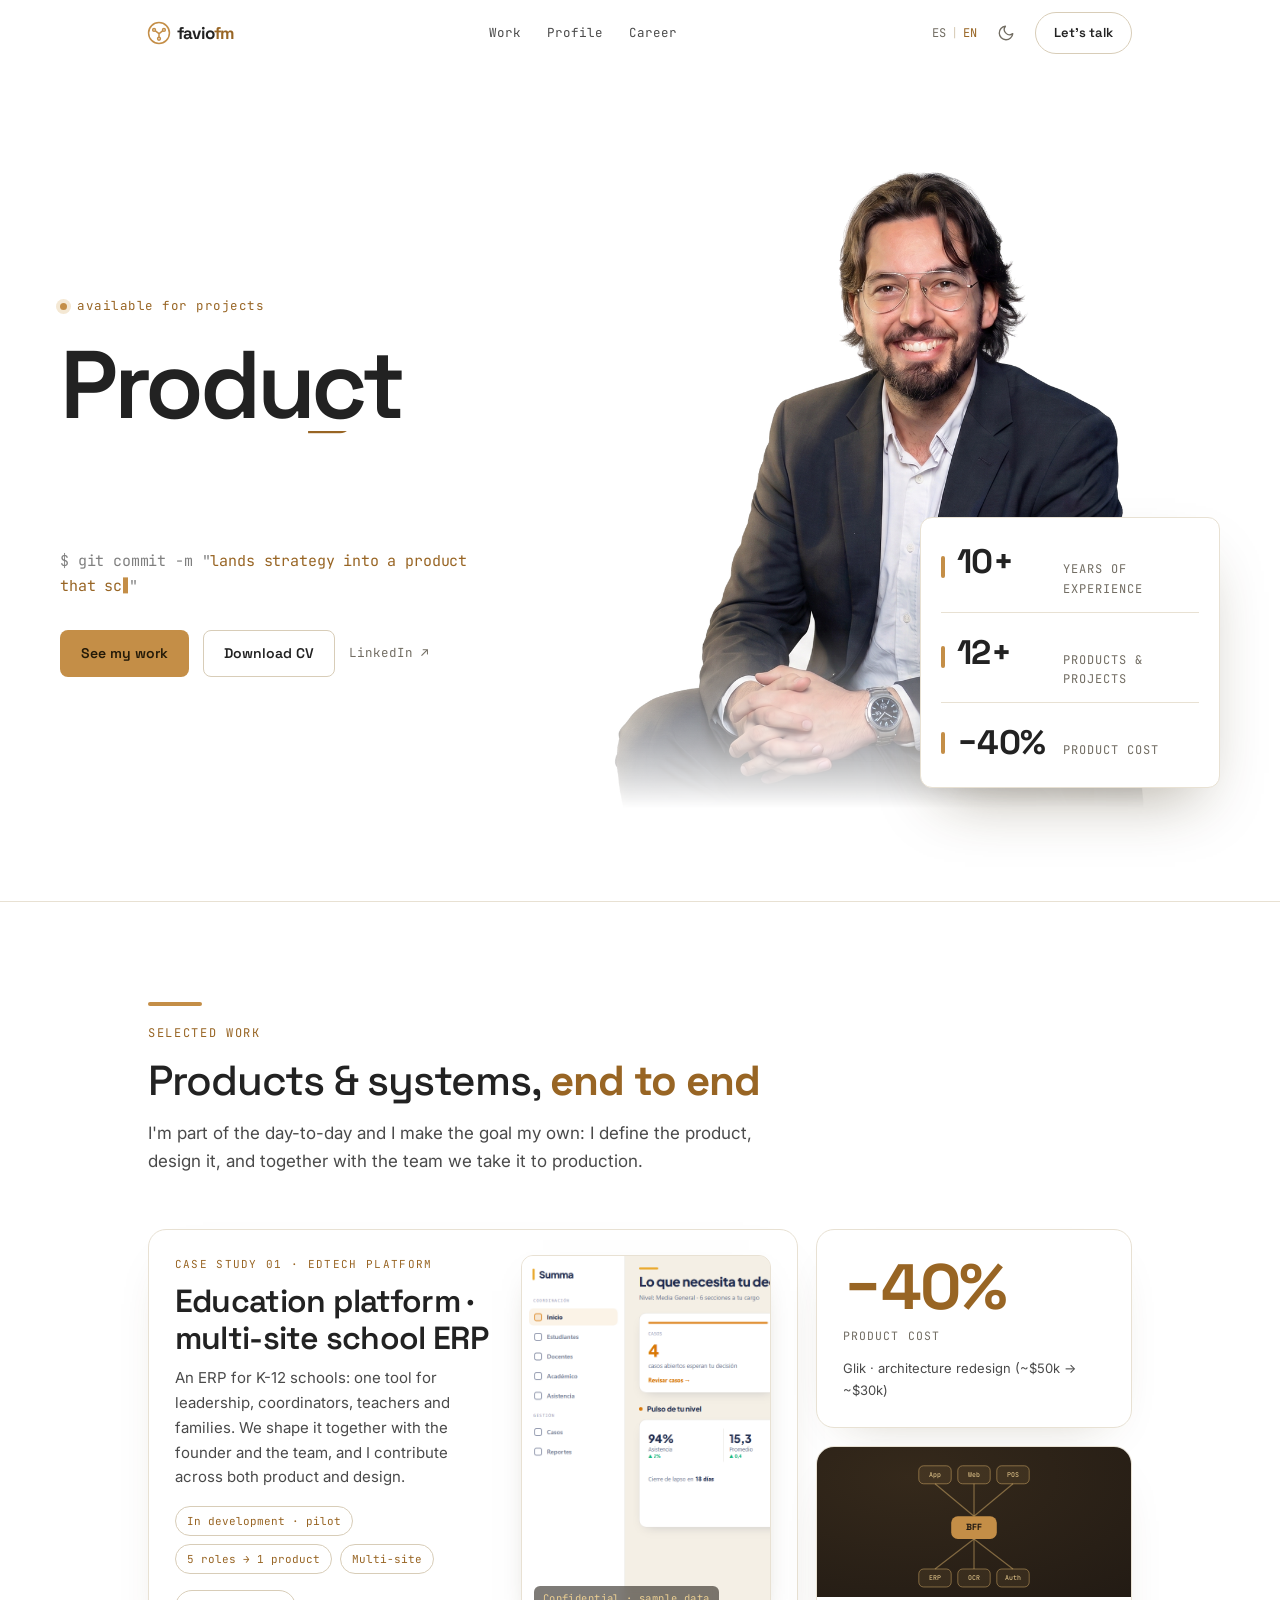
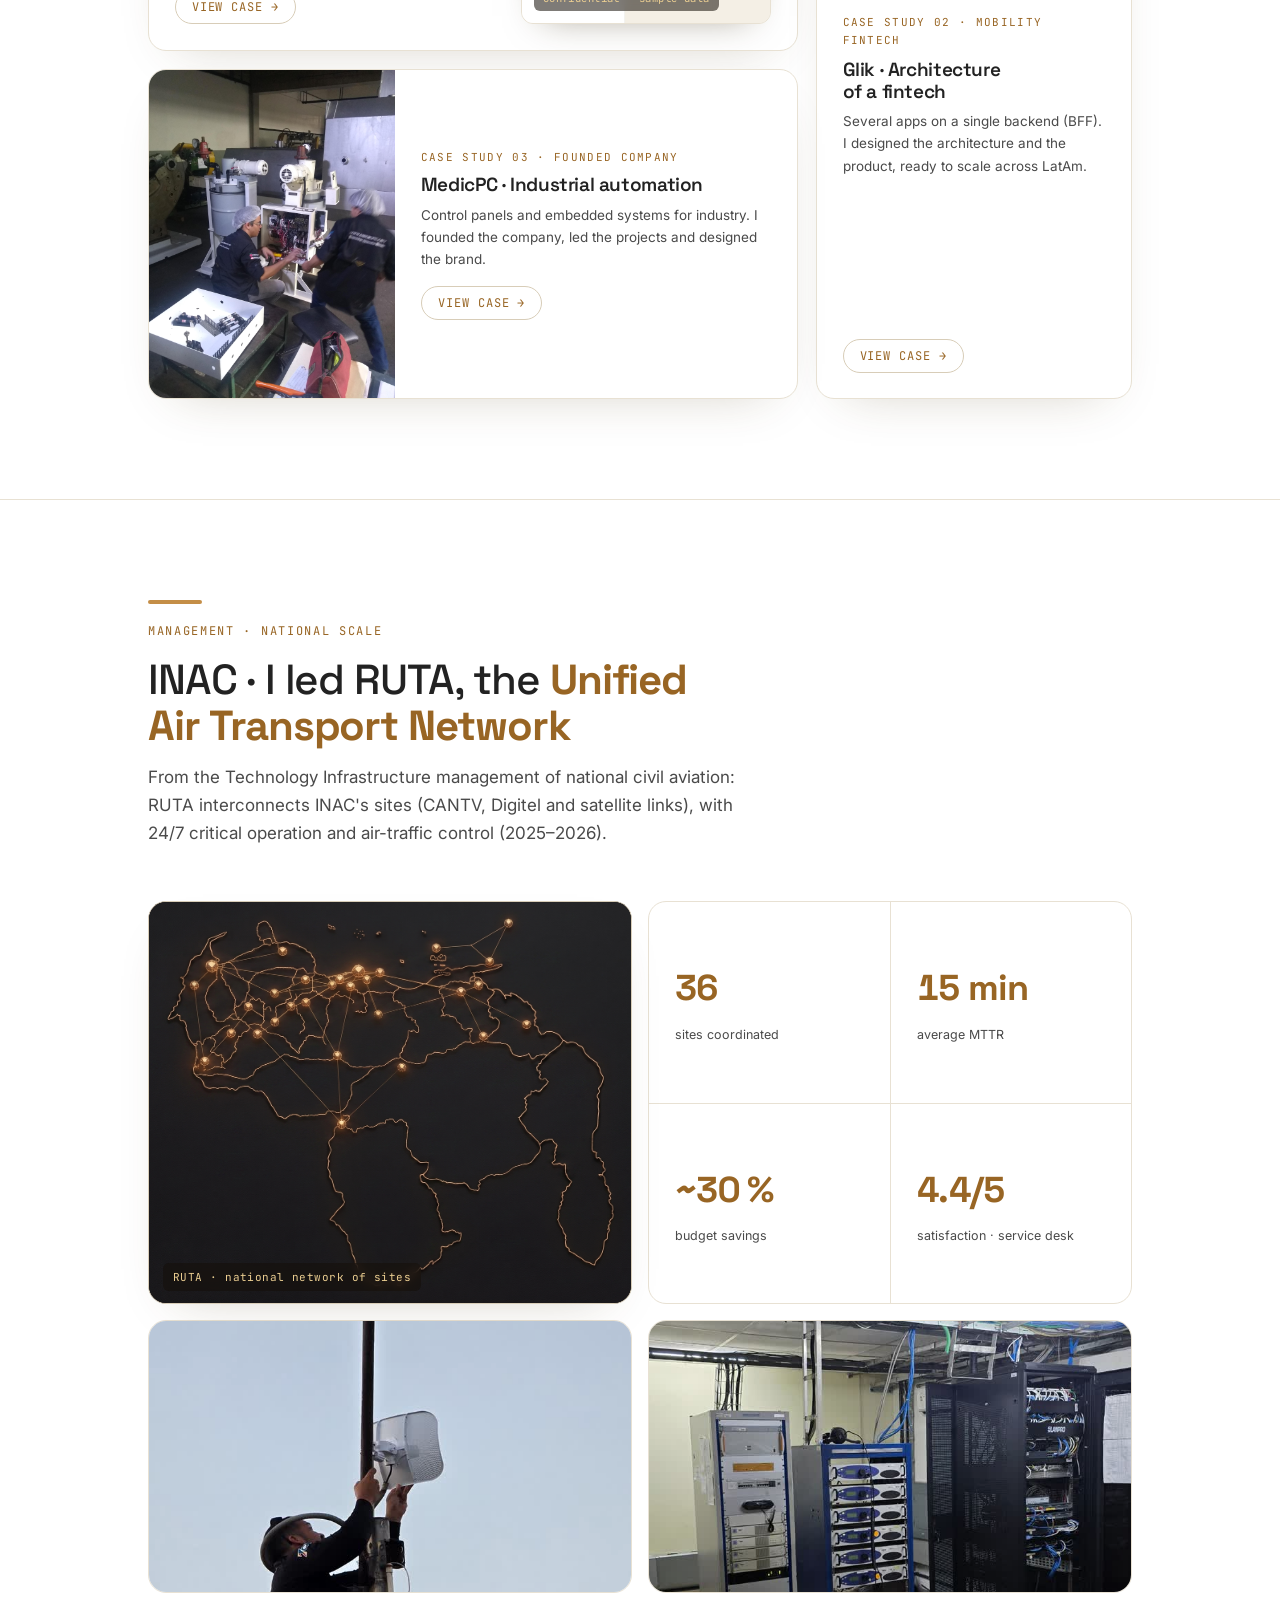
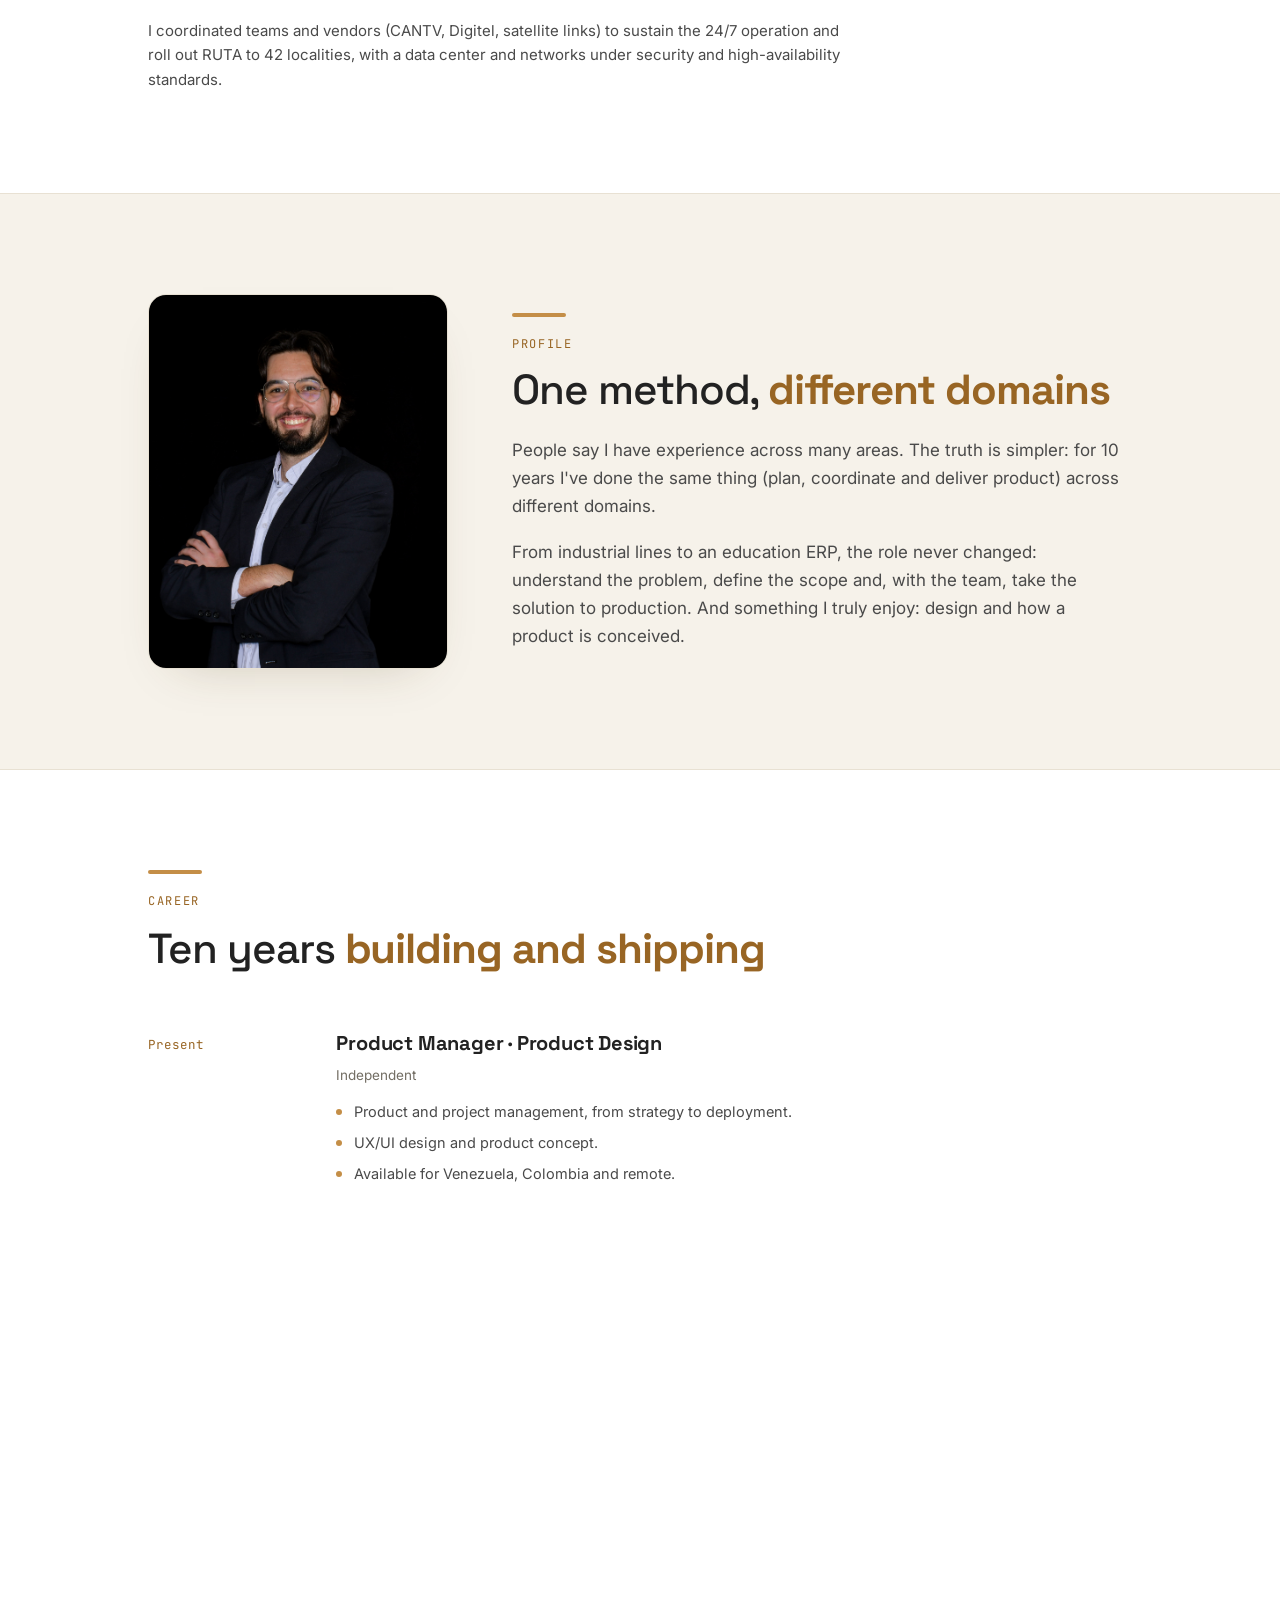
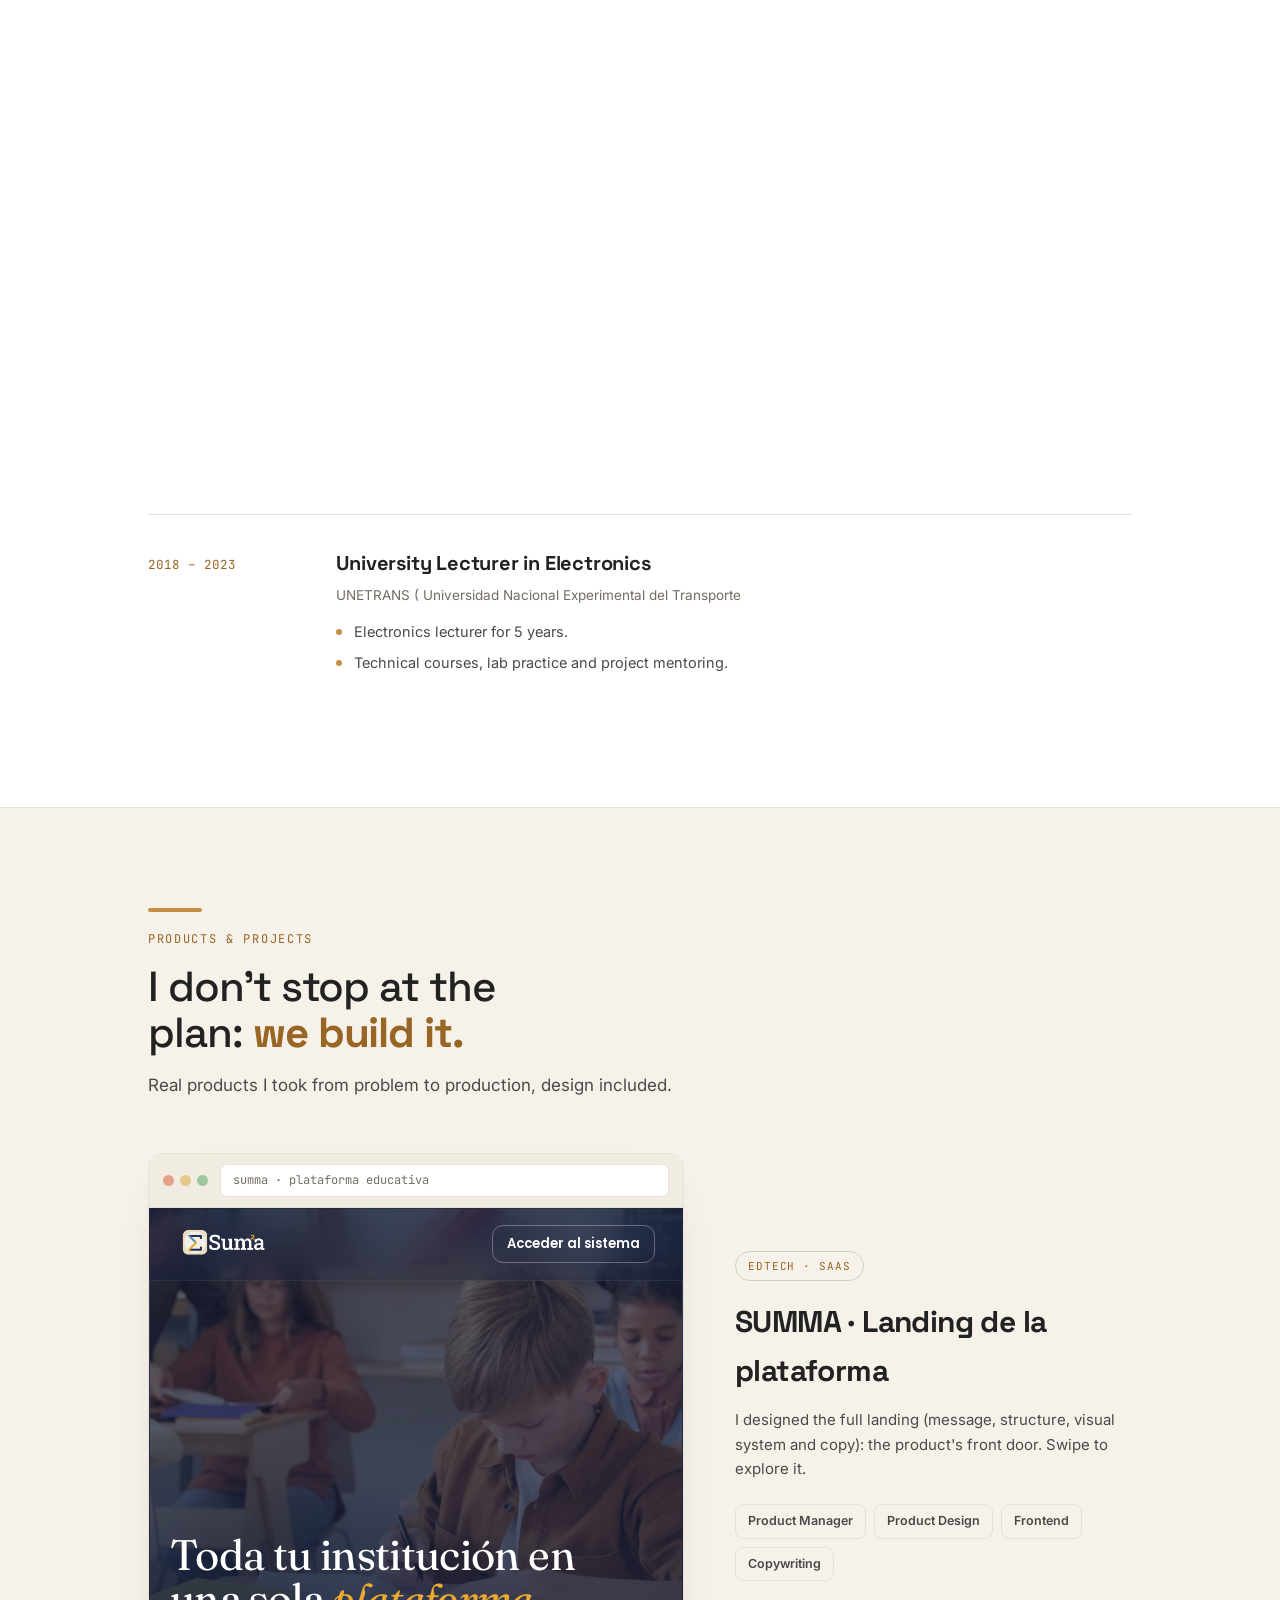
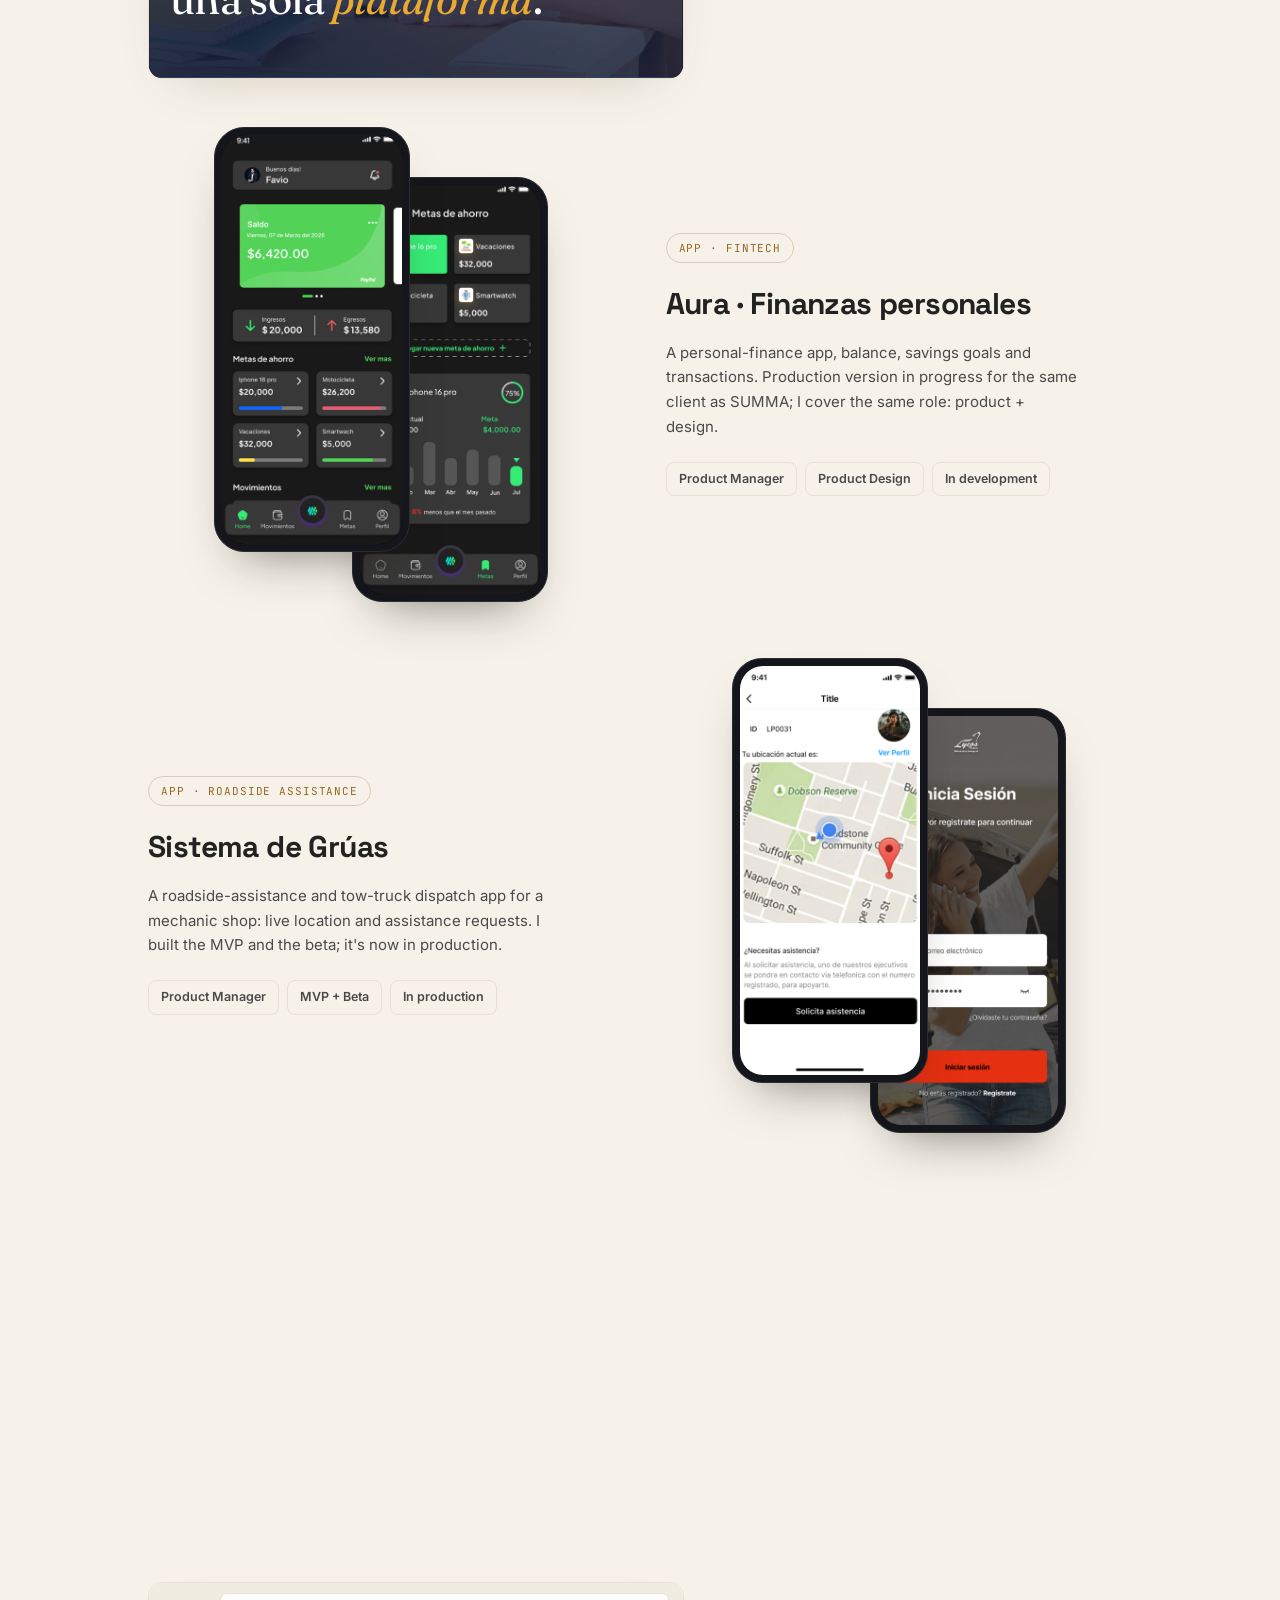
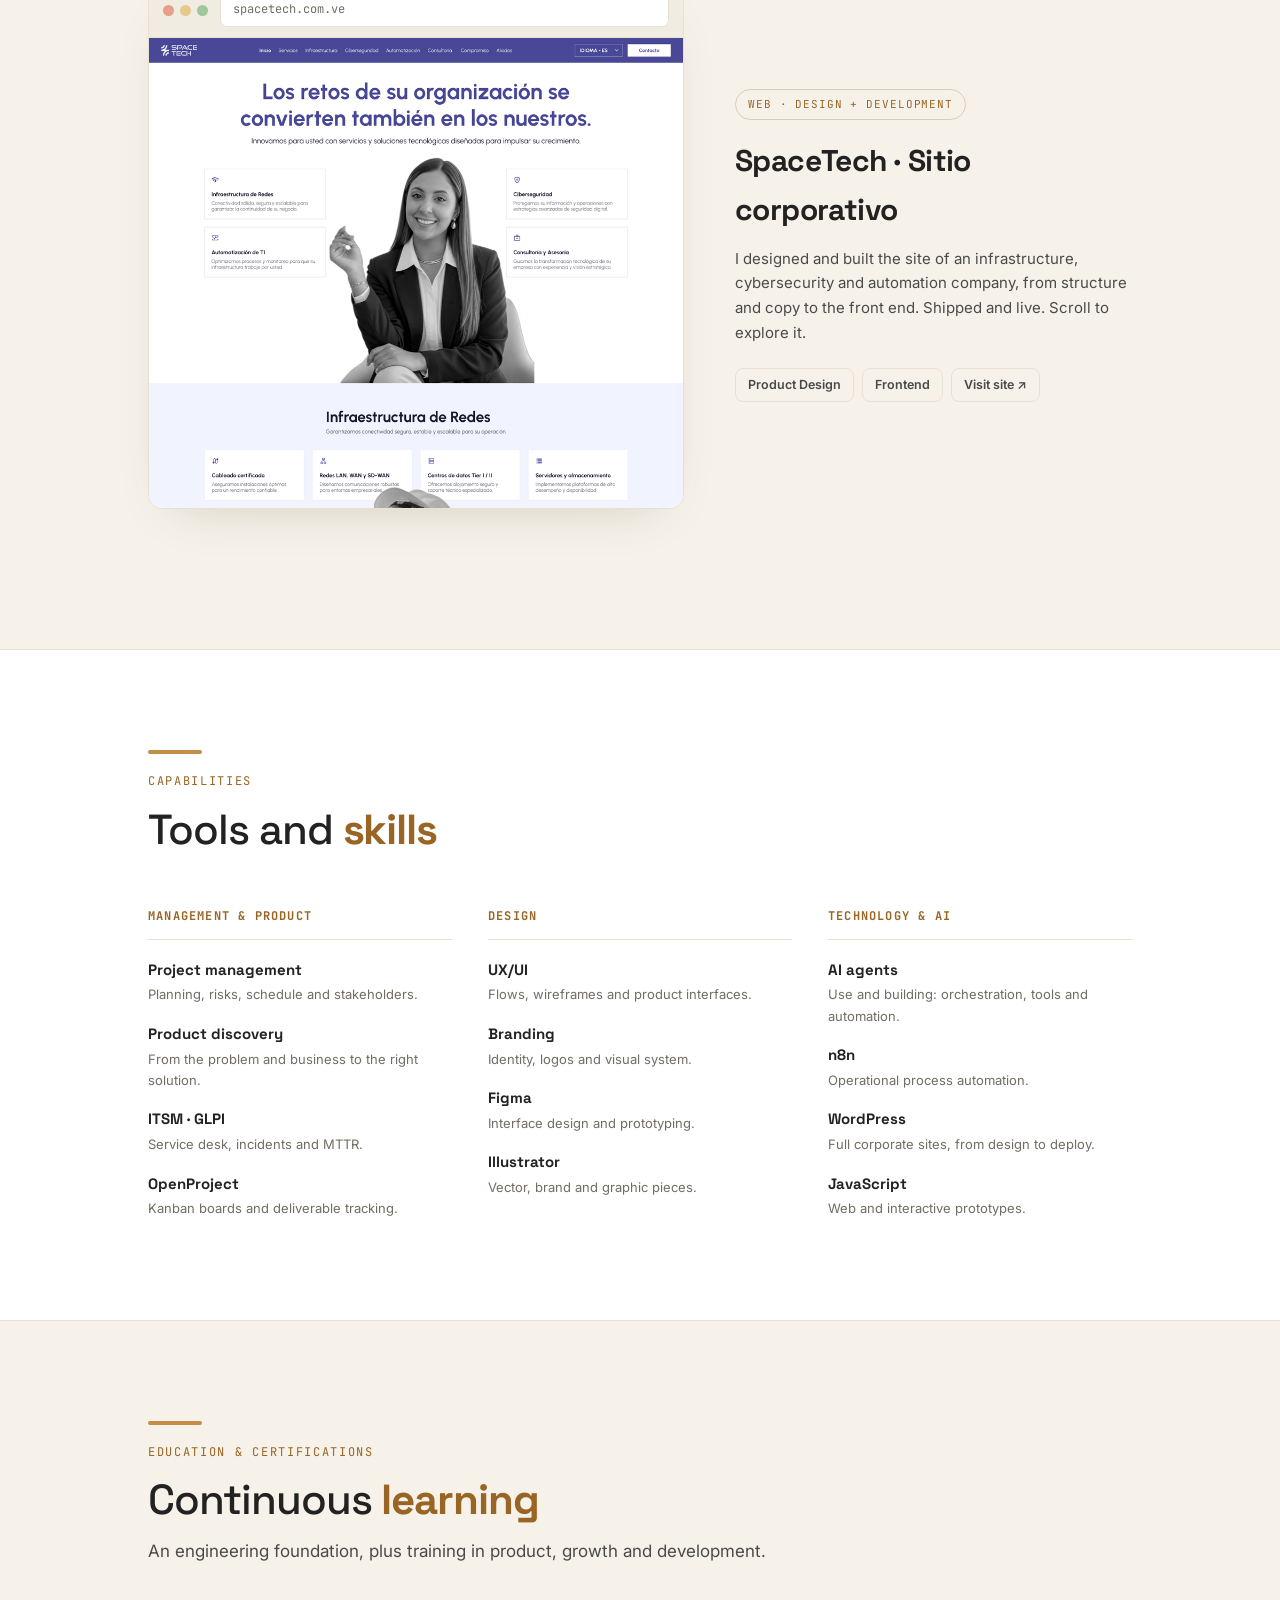
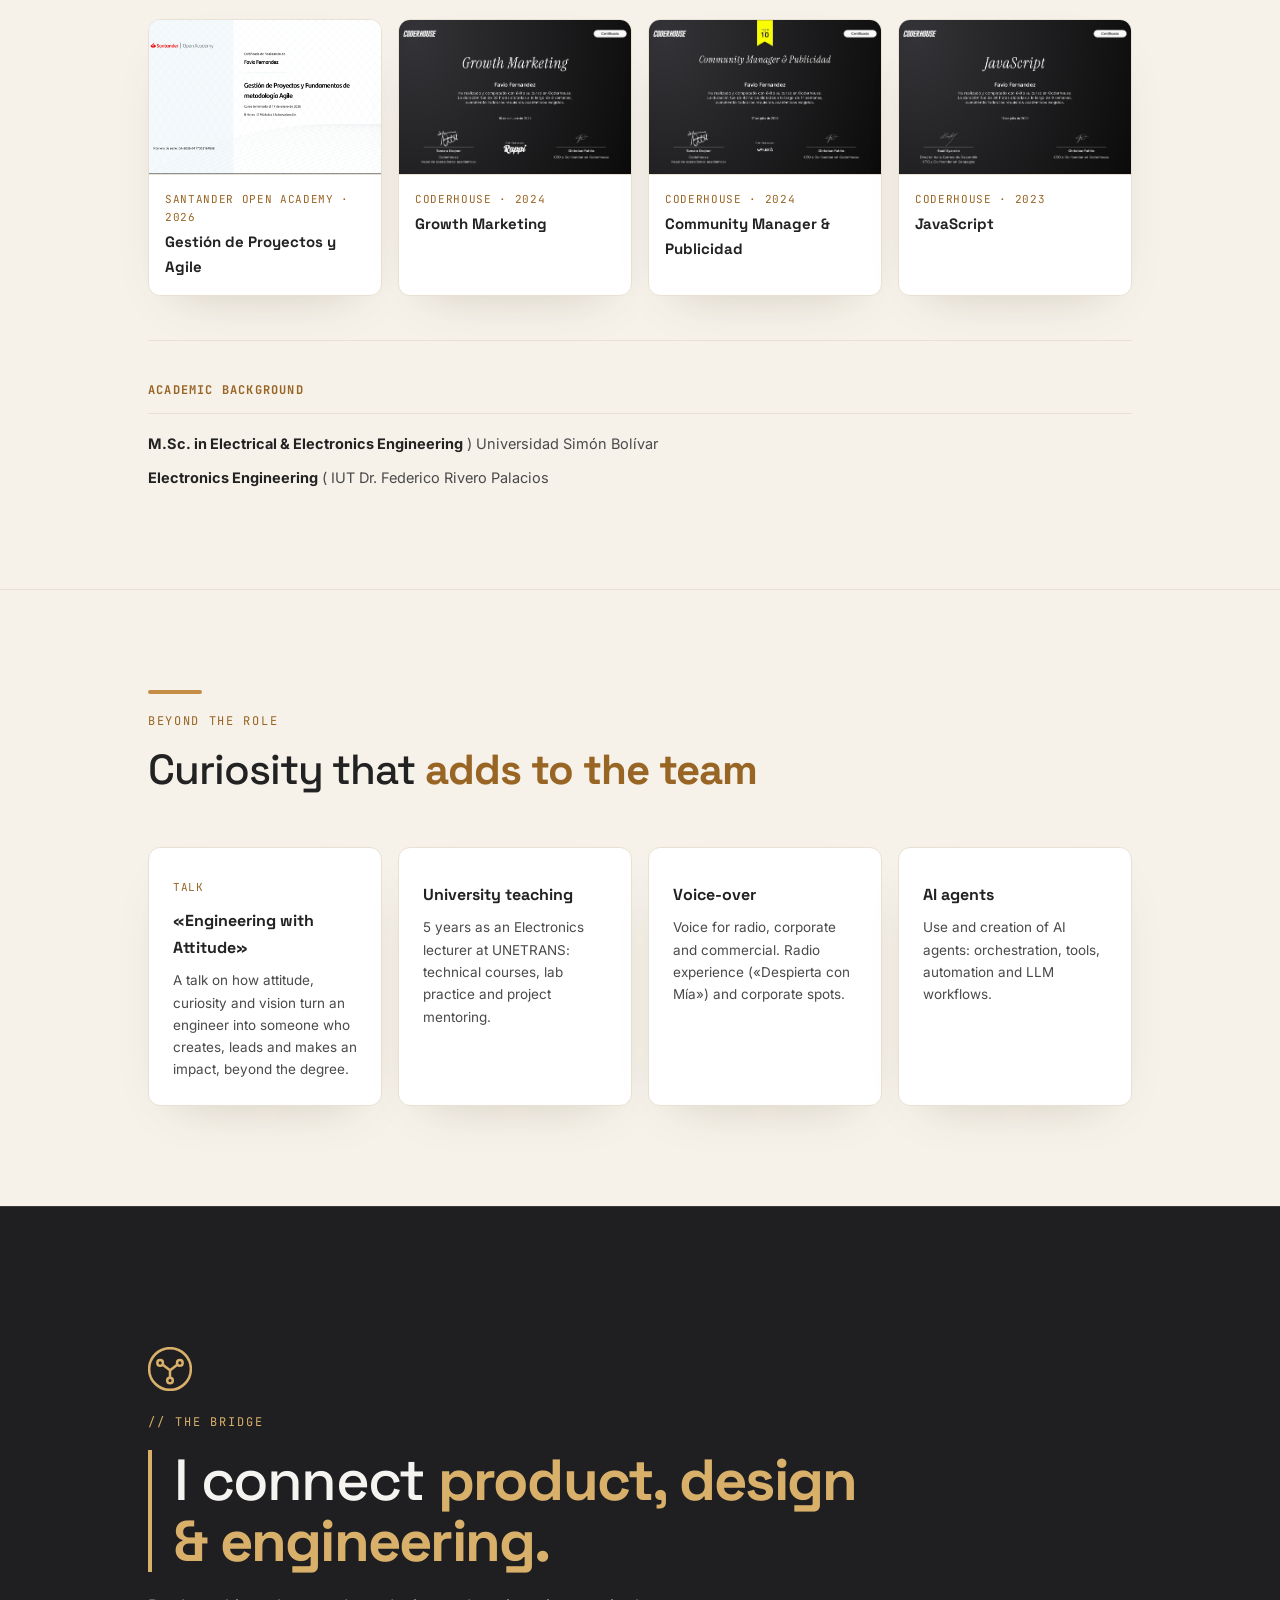
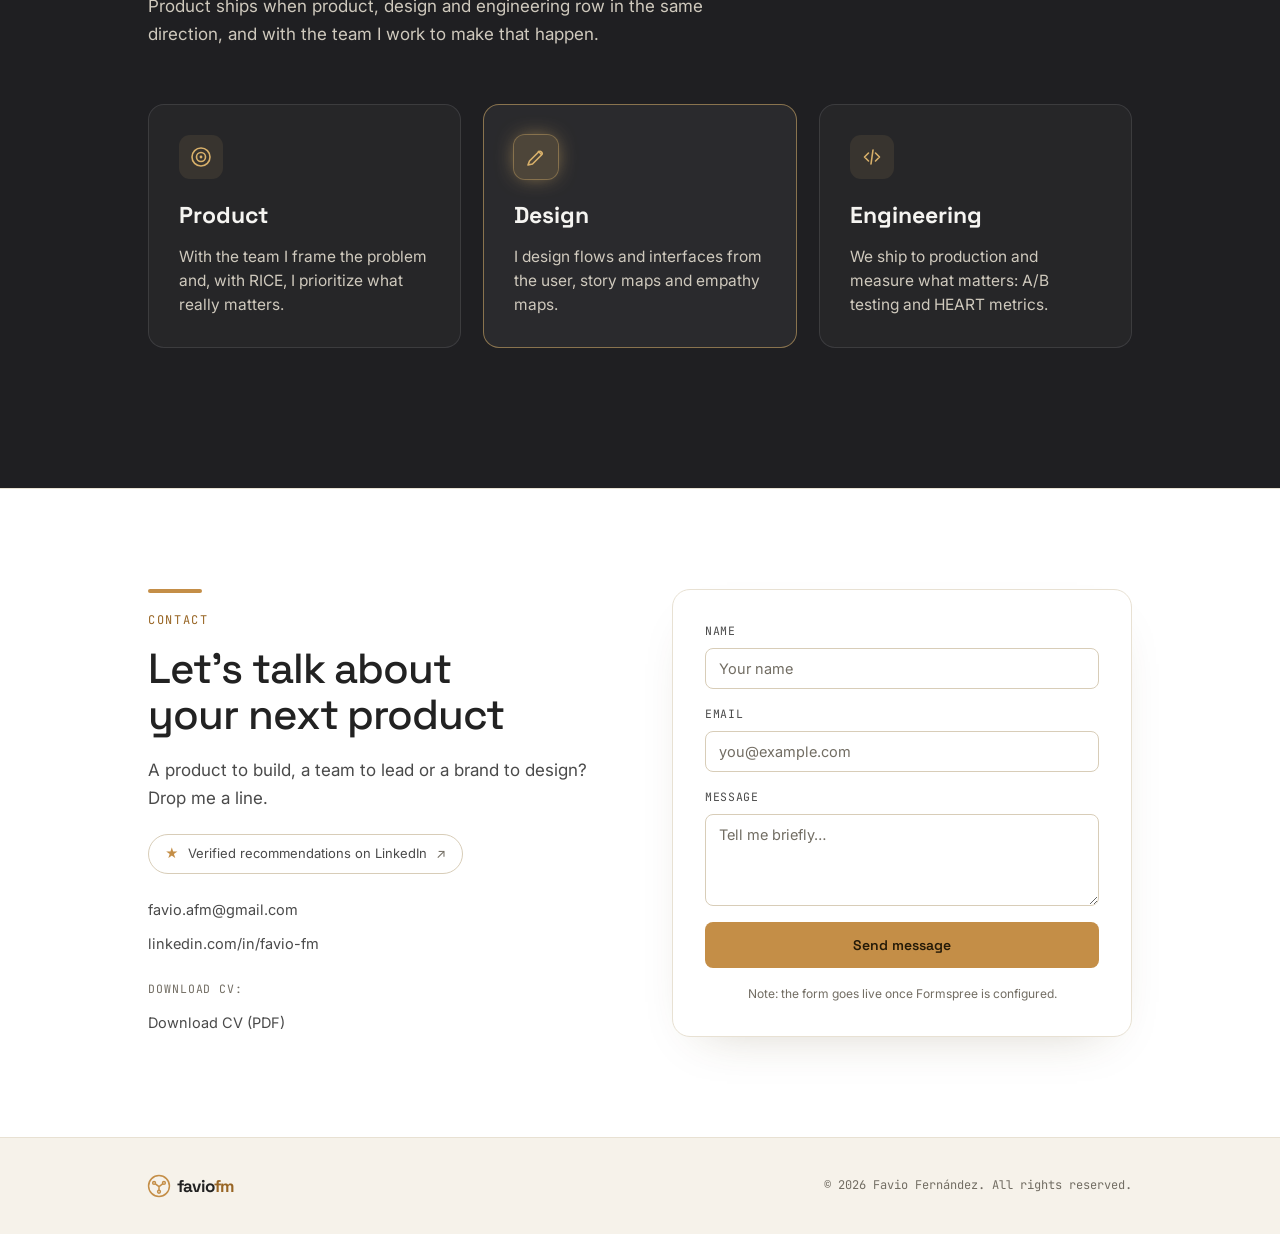
==== commit e4e8b95b: "inac(bento): fotos como rectangulos horizontales anchos (menos altura) + gerencia como parrafo debaj" ====
--- a/index.html
+++ b/index.html
@@ -358,8 +358,8 @@
           <button class="inac-photo" type="button" data-full="assets/img/work/inac-datacenter.jpg" data-cap="INAC · centro de datos / racks">
             <img src="assets/img/work/inac-datacenter.jpg" alt="INAC · centro de datos" loading="lazy" />
           </button>
-          <p class="inac-lead" data-i18n="inac.lead">Coordiné equipos y proveedores (CANTV, Digitel, enlaces satelitales) para sostener la operación 24/7 y desplegar RUTA a 42 localidades, con centro de datos y redes bajo estándares de seguridad y alta disponibilidad.</p>
-        </div>
+        </div>
+        <p class="inac-lead reveal" data-delay="2" data-i18n="inac.lead">Coordiné equipos y proveedores (CANTV, Digitel, enlaces satelitales) para sostener la operación 24/7 y desplegar RUTA a 42 localidades, con centro de datos y redes bajo estándares de seguridad y alta disponibilidad.</p>
       </div>
     </section>
 
--- a/assets/css/styles.css
+++ b/assets/css/styles.css
@@ -386,17 +386,17 @@
 .inac-metrics li { padding: clamp(18px, 2.4vw, 26px); border-left: 1px solid var(--line); border-top: 1px solid var(--line); justify-content: center; }
 .inac-metrics li:nth-child(-n+2) { border-top: 0; }
 .inac-metrics li:nth-child(odd) { border-left: 0; }
-/* fila inferior: 2 fotos (bajo el mapa) + gerencia (bajo las métricas) */
-.inac-photo { grid-row: 3; padding: 0; border: 1px solid var(--line); border-radius: var(--radius-lg); overflow: hidden; cursor: zoom-in; background: none; min-height: 150px; }
-.inac-photo img { width: 100%; height: 100%; object-fit: cover; transition: transform .5s var(--ease); filter: saturate(.9) contrast(1.02); display: block; }
+/* fila inferior: 2 fotos como rectángulos horizontales anchos (2 col c/u) */
+.inac-photo { grid-column: span 2; grid-row: 3; aspect-ratio: 16 / 9; padding: 0; border: 1px solid var(--line); border-radius: var(--radius-lg); overflow: hidden; cursor: zoom-in; background: none; }
+.inac-photo img { width: 100%; height: 100%; object-fit: cover; object-position: center 40%; transition: transform .5s var(--ease); filter: saturate(.9) contrast(1.02); display: block; }
 .inac-photo:hover img { transform: scale(1.05); }
-.inac-lead { grid-column: 3 / 5; grid-row: 3; display: flex; align-items: center; margin: 0; padding: clamp(18px, 2.2vw, 24px); border: 1px solid var(--line); border-radius: var(--radius-lg); background: var(--surface); color: var(--soft); font-size: 14px; }
+/* gerencia: párrafo sobrio bajo el bento (fuera del grid) */
+.inac-lead { margin-top: clamp(18px, 2.5vw, 26px); color: var(--soft); font-size: 15px; max-width: 78ch; }
 @media (max-width: 820px) {
   .inac__bento { grid-template-columns: 1fr 1fr; }
   .inac-map { grid-column: 1 / 3; grid-row: 1; aspect-ratio: 4 / 3; }
   .inac-metrics { grid-column: 1 / 3; grid-row: 2; }
-  .inac-photo { grid-row: 3; }
-  .inac-lead { grid-column: 1 / 3; grid-row: 4; }
+  .inac-photo { grid-column: 1 / 3; grid-row: auto; }
 }
 
 /* ---------- Trayectoria ---------- */
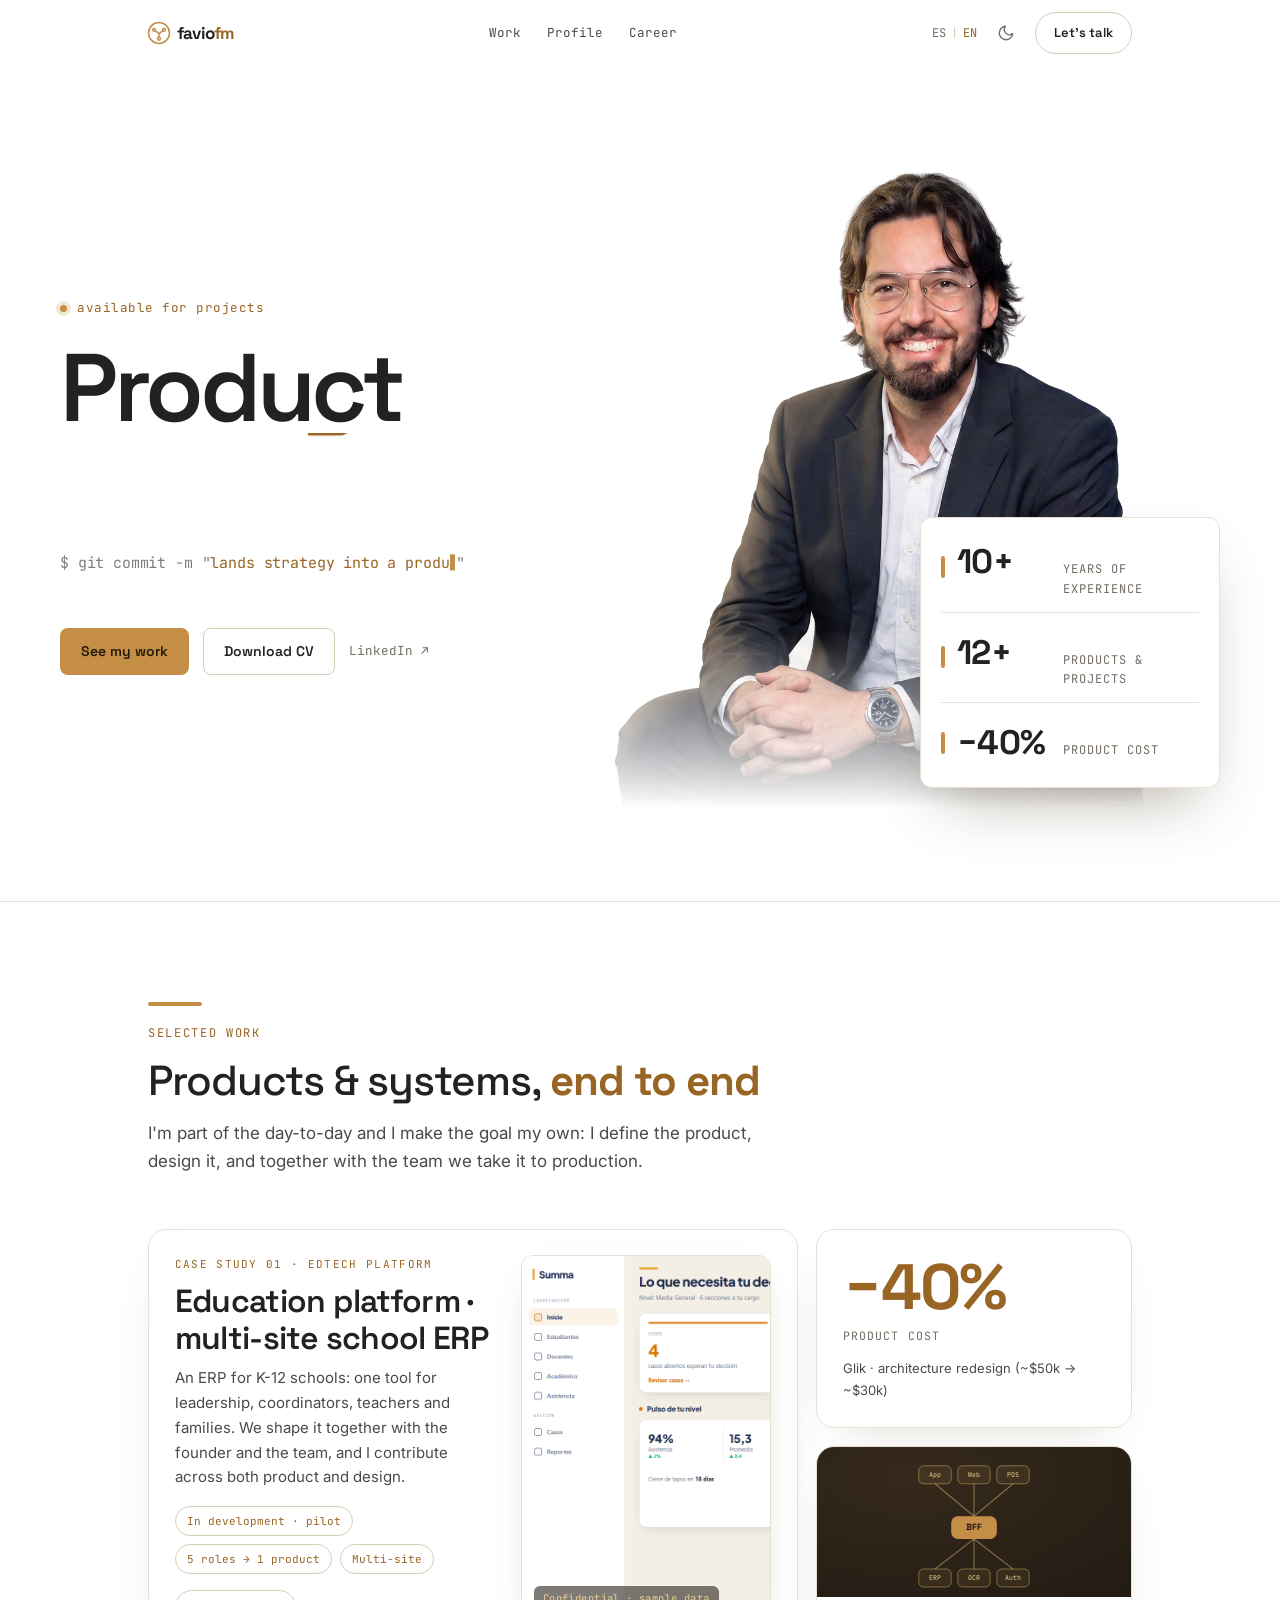
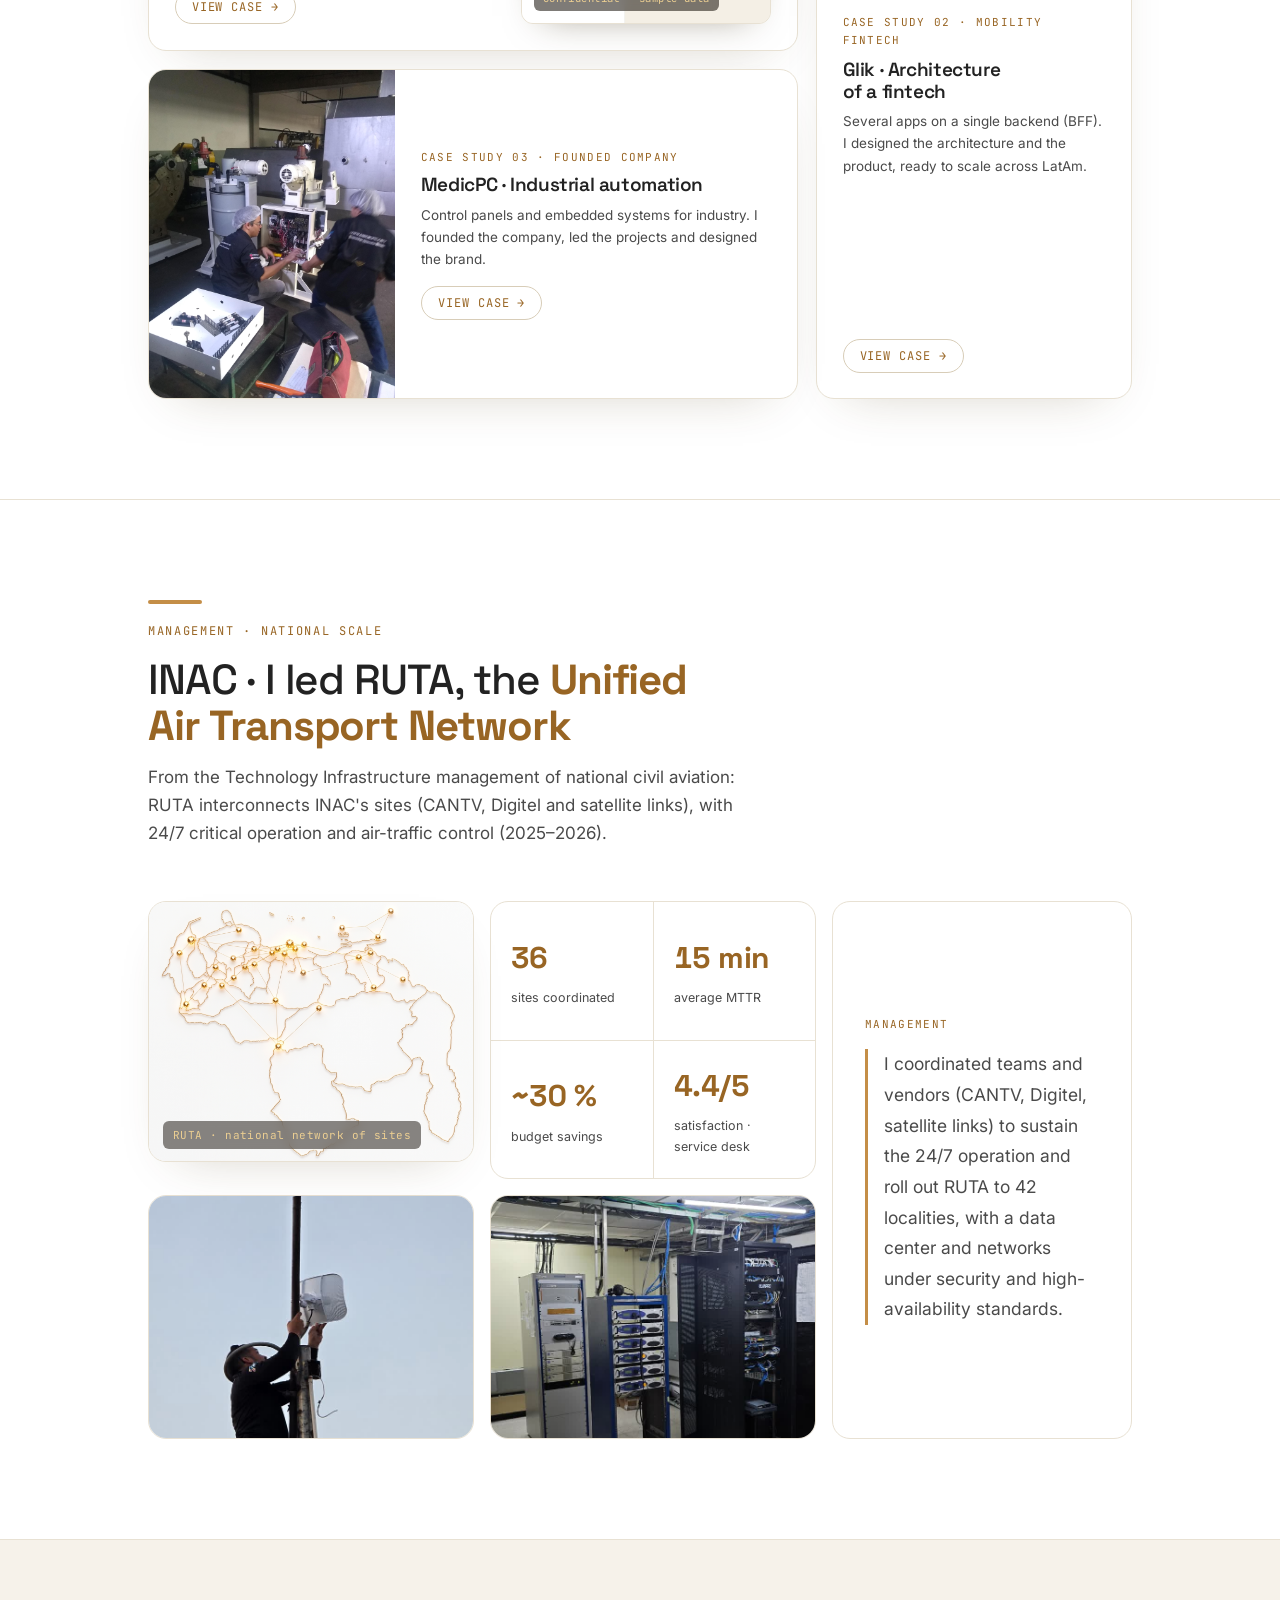
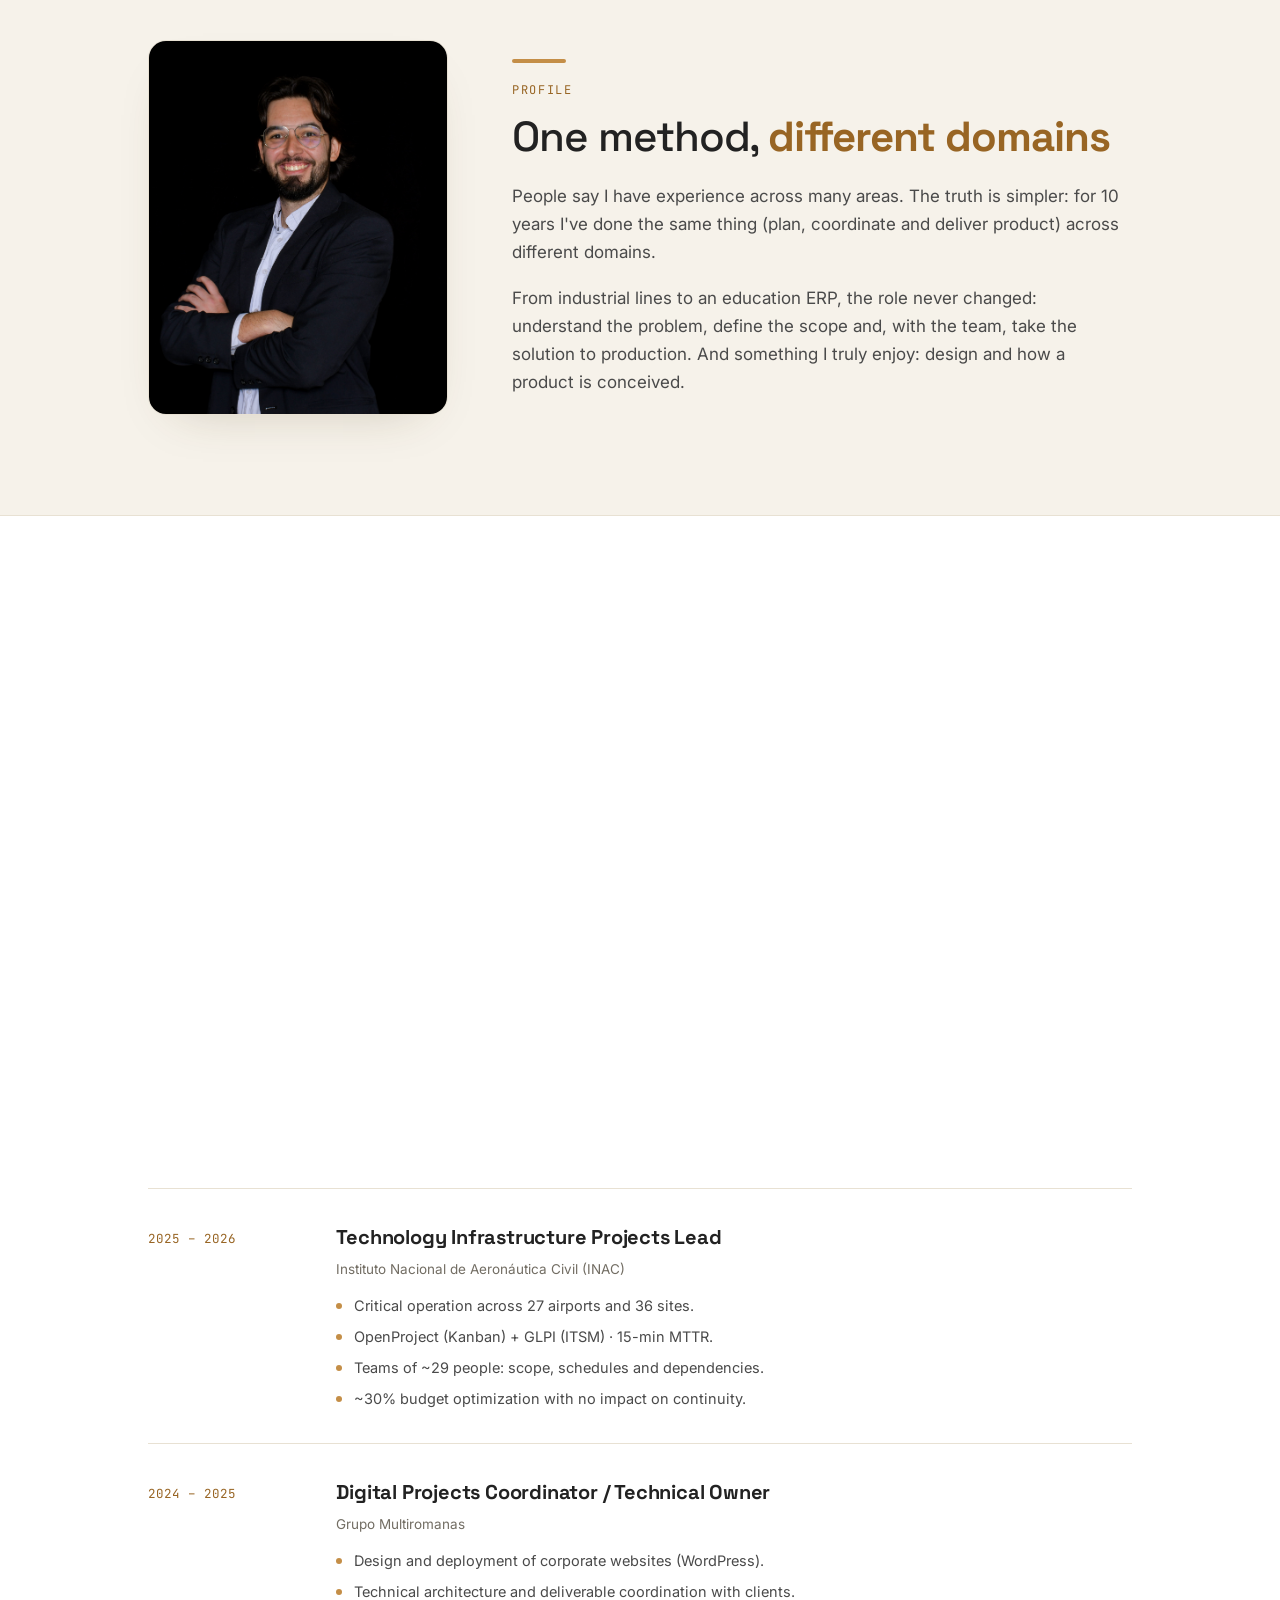
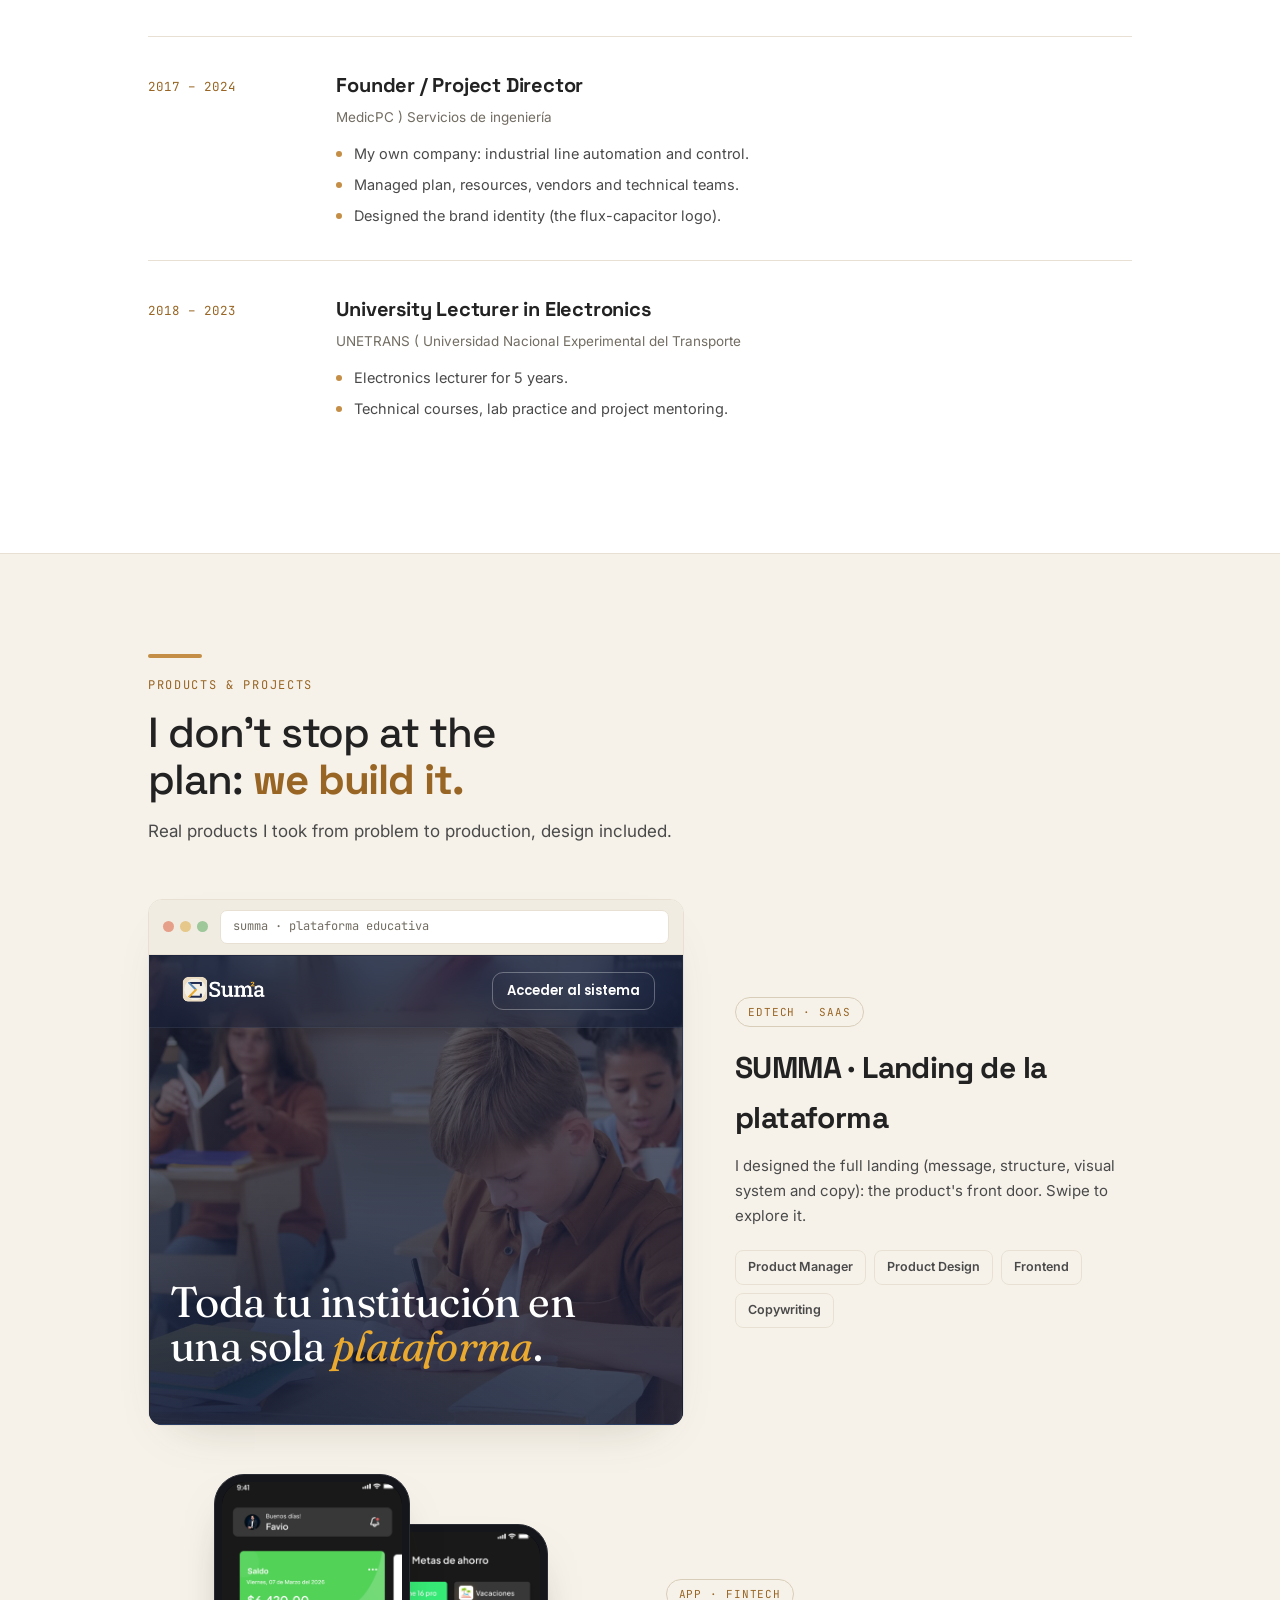
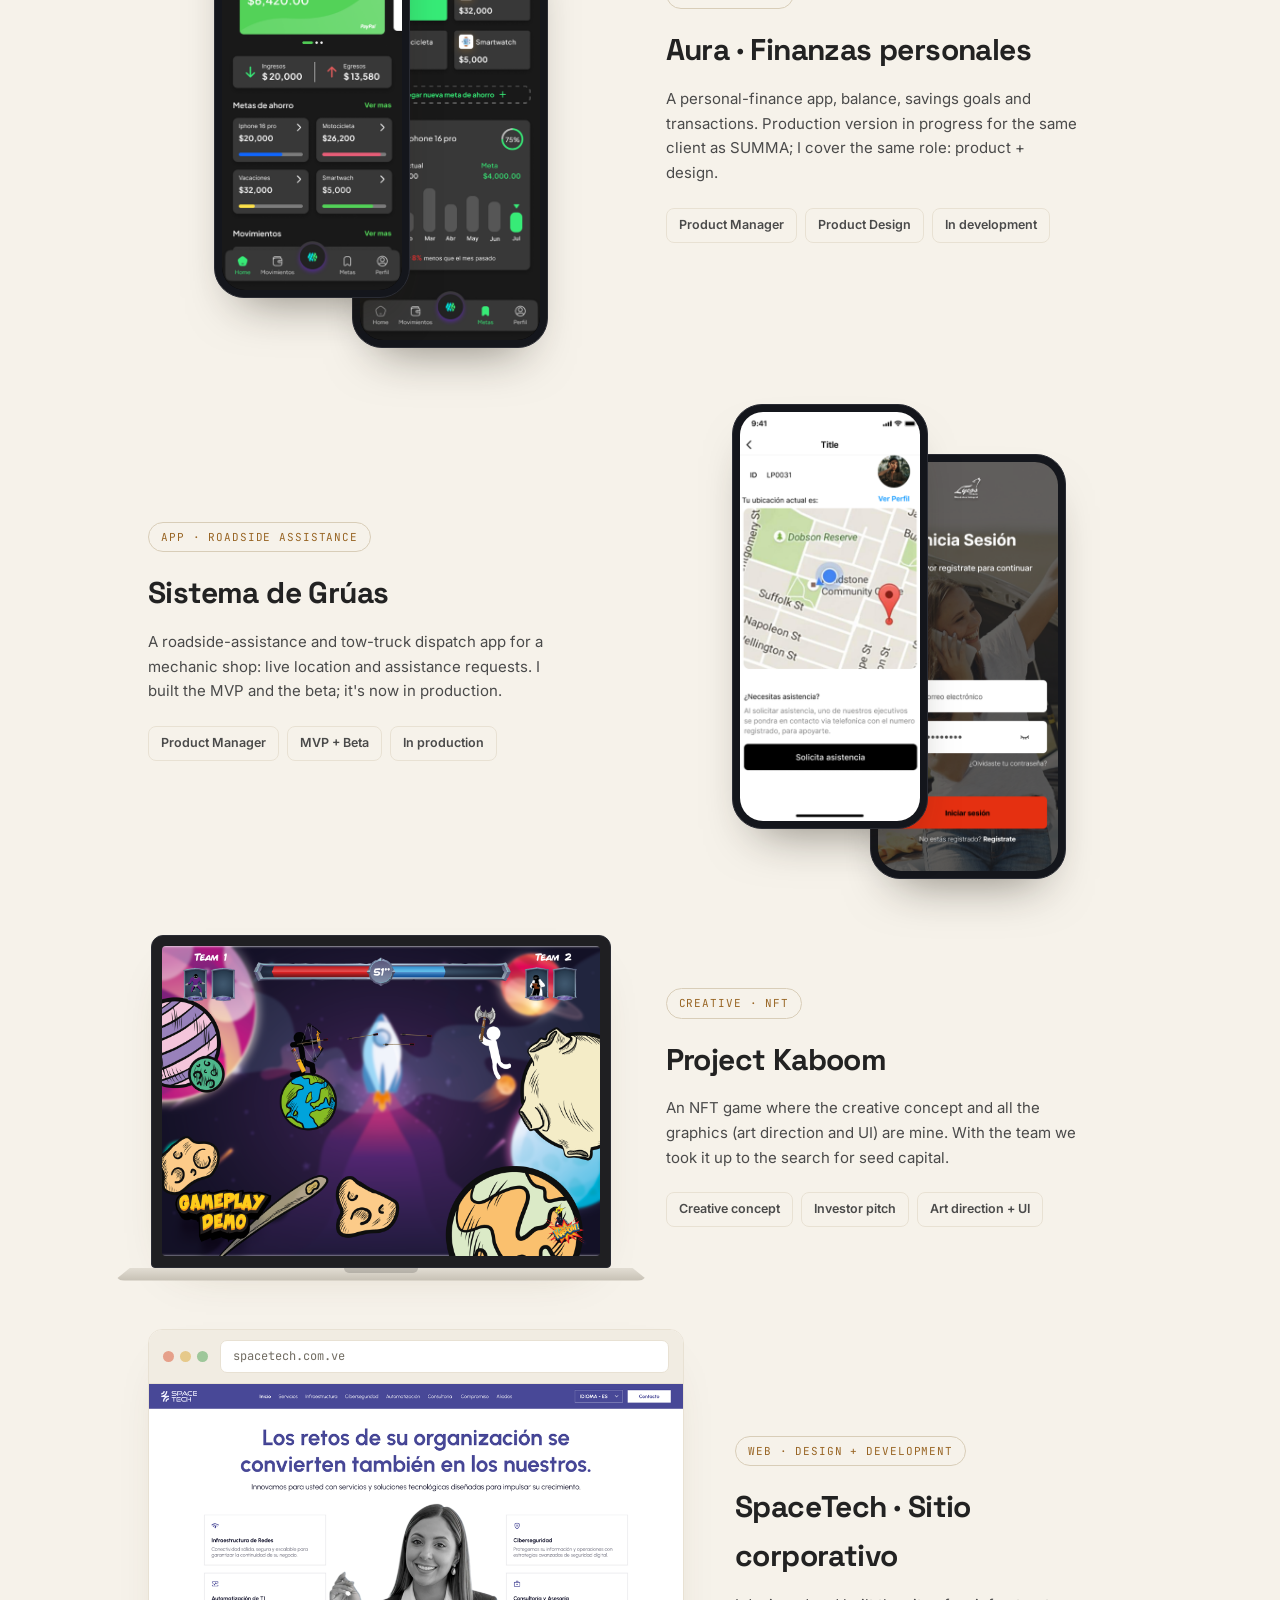
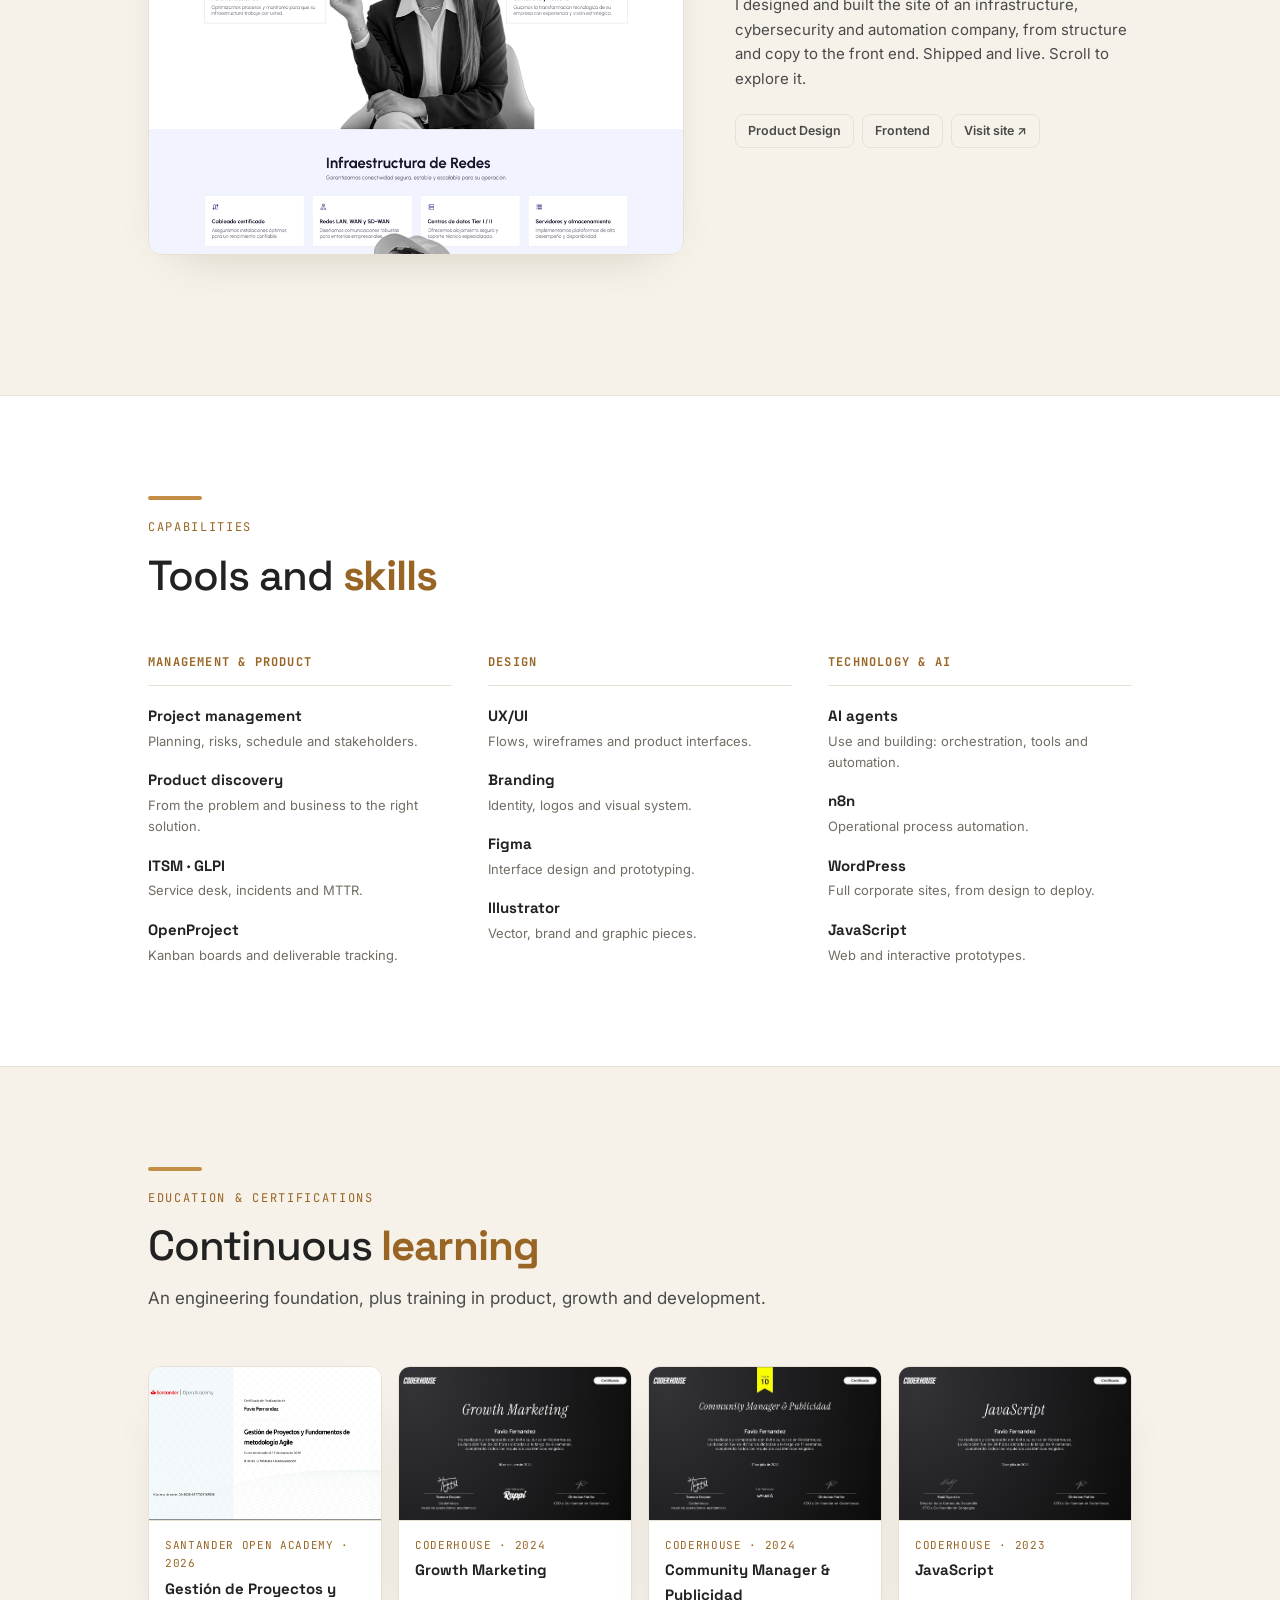
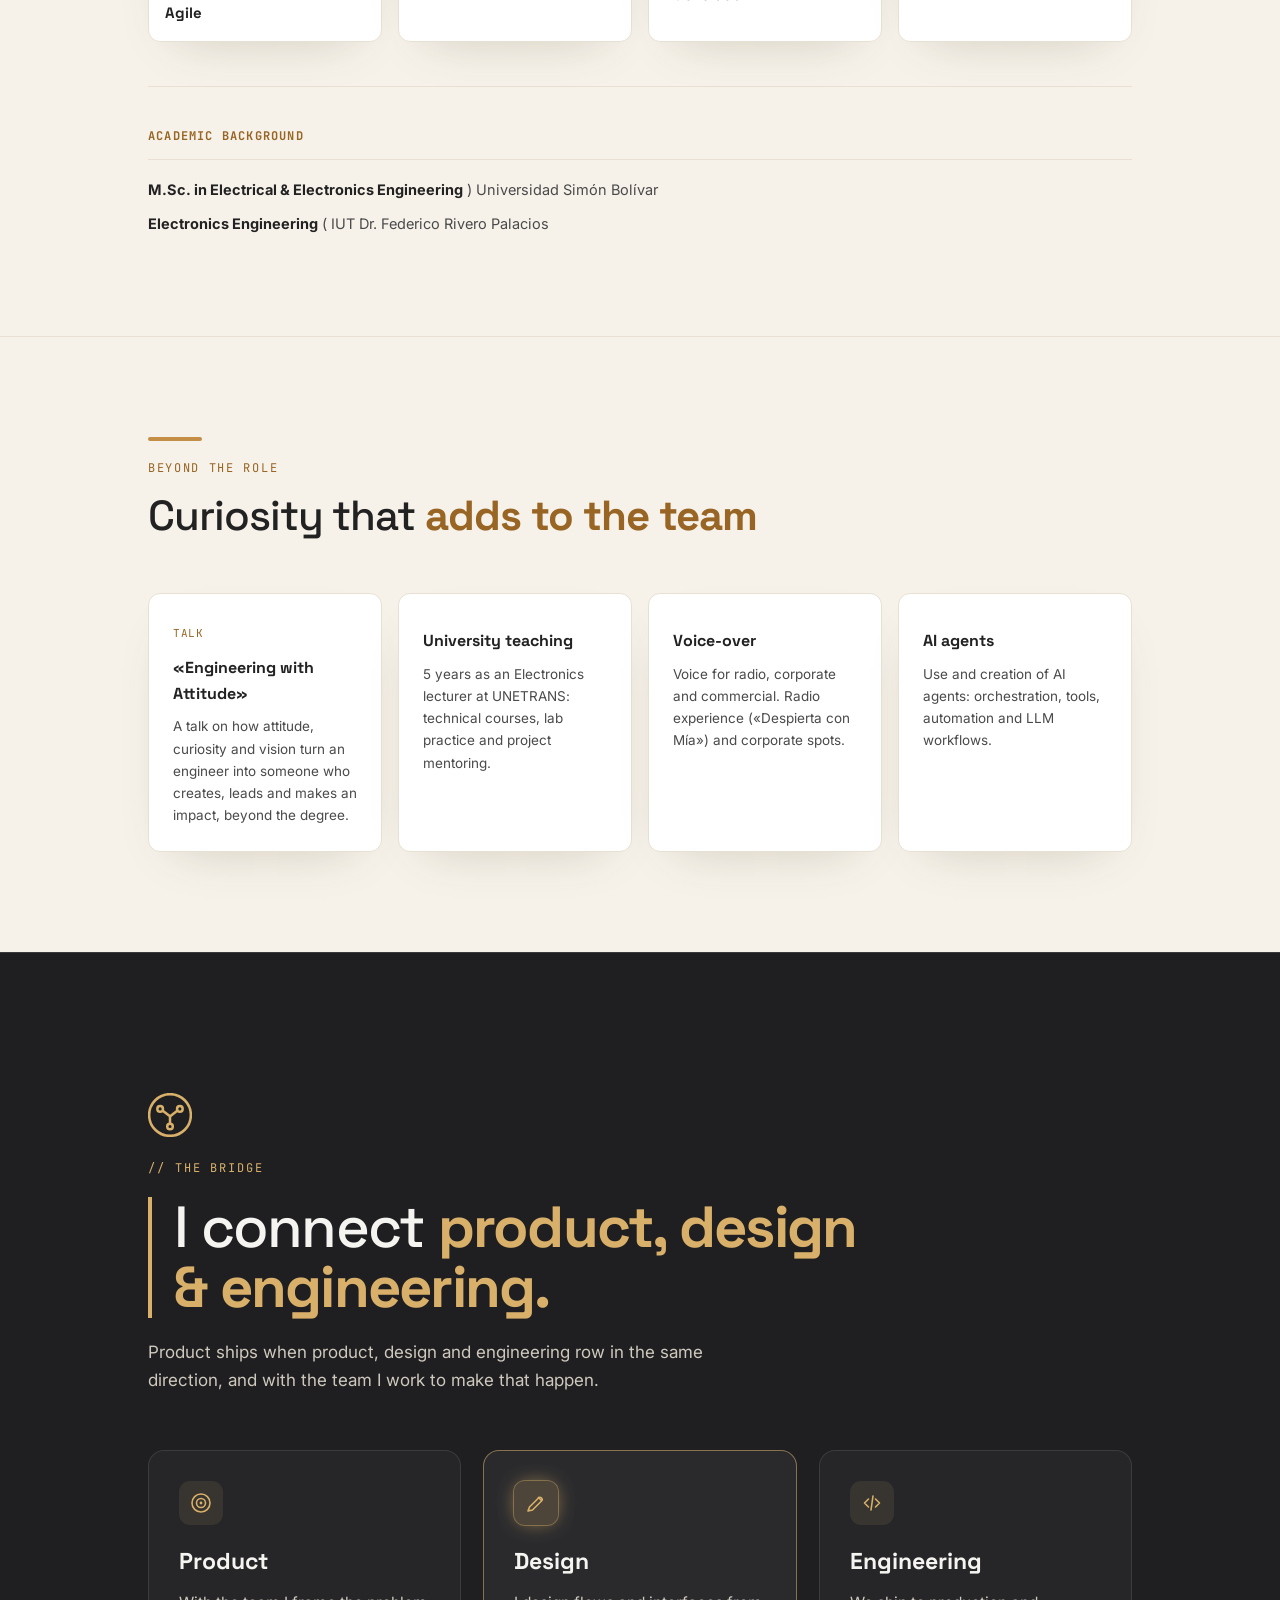
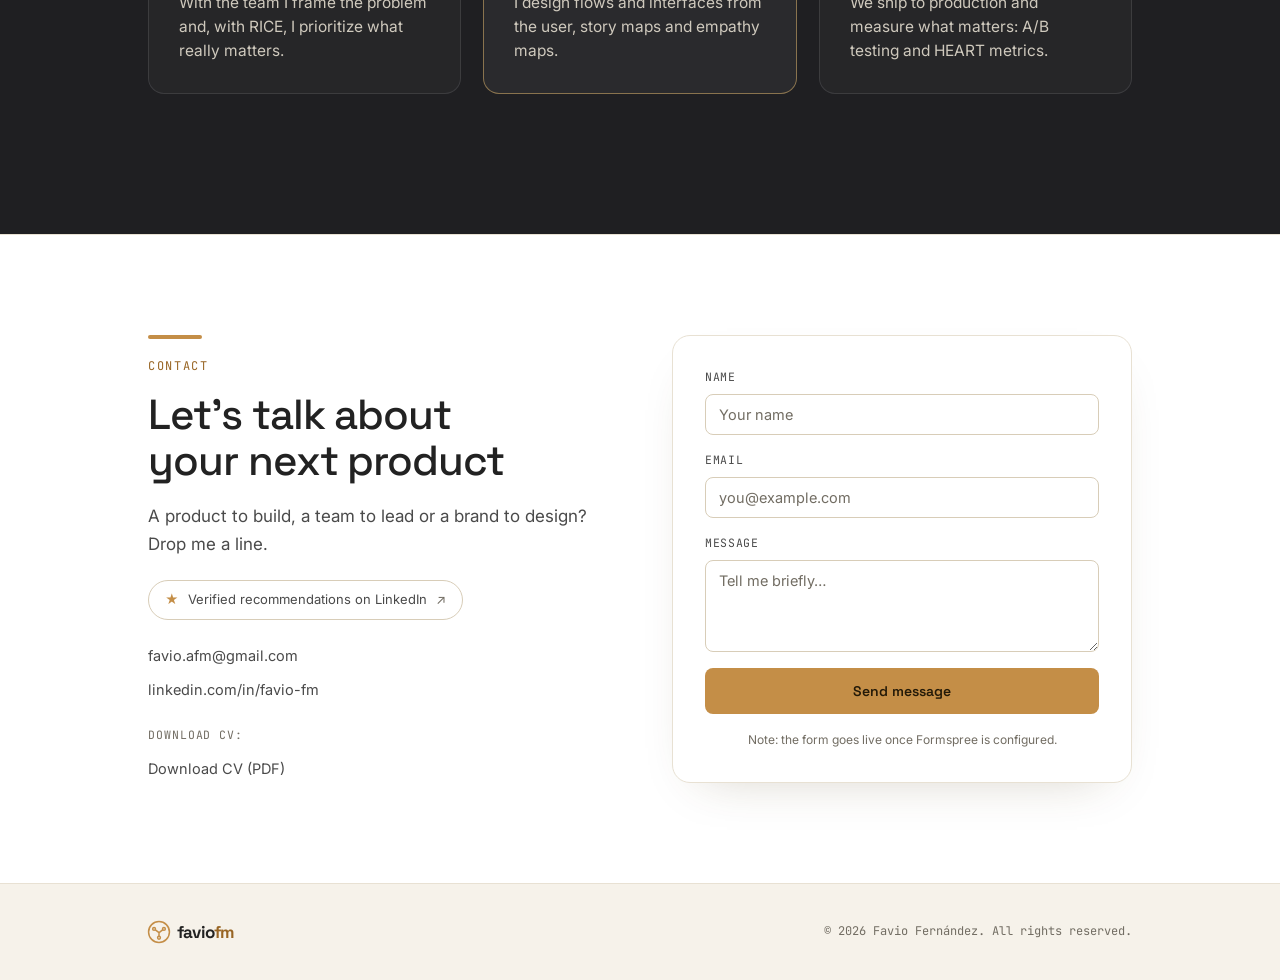
==== commit a74a121d: "inac: bento 3 col (mapa+foto / cifras+foto / texto editorial de gestion) + mapa blanco para modo cla" ====
--- a/index.html
+++ b/index.html
@@ -343,7 +343,8 @@
         </header>
         <div class="inac__bento reveal" data-delay="1">
           <figure class="inac-map">
-            <img src="assets/img/work/inac-map.png" alt="Red nacional de sedes del INAC sobre el mapa de Venezuela" loading="lazy" />
+            <img class="inac-map__img inac-map__img--light" src="assets/img/work/inac-map-light.png" alt="Red nacional de sedes del INAC sobre el mapa de Venezuela" loading="lazy" />
+            <img class="inac-map__img inac-map__img--dark" src="assets/img/work/inac-map.png" alt="" aria-hidden="true" loading="lazy" />
             <figcaption class="inac-map__cap" data-i18n="inac.maplabel">RUTA · red nacional de sedes</figcaption>
           </figure>
           <ul class="kpis__row kpis--grid inac-metrics" aria-label="Métricas clave">
@@ -352,14 +353,17 @@
             <li><span class="kpis__n" data-count="30" data-prefix="~" data-suffix=" %">0</span><span class="kpis__l" data-i18n="metric.savings">ahorro presupuestario</span></li>
             <li><span class="kpis__n">4.4/5</span><span class="kpis__l" data-i18n="metric.sat">satisfacción · mesa de servicio</span></li>
           </ul>
-          <button class="inac-photo" type="button" data-full="assets/img/work/inac-enlace.jpg" data-cap="INAC · instalación de enlace de radio (Maracaibo)">
+          <button class="inac-photo inac-photo--a" type="button" data-full="assets/img/work/inac-enlace.jpg" data-cap="INAC · instalación de enlace de radio (Maracaibo)">
             <img src="assets/img/work/inac-enlace.jpg" alt="INAC · enlace de radio" loading="lazy" />
           </button>
-          <button class="inac-photo" type="button" data-full="assets/img/work/inac-datacenter.jpg" data-cap="INAC · centro de datos / racks">
+          <button class="inac-photo inac-photo--b" type="button" data-full="assets/img/work/inac-datacenter.jpg" data-cap="INAC · centro de datos / racks">
             <img src="assets/img/work/inac-datacenter.jpg" alt="INAC · centro de datos" loading="lazy" />
           </button>
-        </div>
-        <p class="inac-lead reveal" data-delay="2" data-i18n="inac.lead">Coordiné equipos y proveedores (CANTV, Digitel, enlaces satelitales) para sostener la operación 24/7 y desplegar RUTA a 42 localidades, con centro de datos y redes bajo estándares de seguridad y alta disponibilidad.</p>
+          <aside class="inac-note">
+            <span class="inac-note__label" data-i18n="inac.notelabel">Gestión</span>
+            <p data-i18n="inac.lead">Coordiné equipos y proveedores (CANTV, Digitel, enlaces satelitales) para sostener la operación 24/7 y desplegar RUTA a 42 localidades, con centro de datos y redes bajo estándares de seguridad y alta disponibilidad.</p>
+          </aside>
+        </div>
       </div>
     </section>
 
--- a/assets/css/styles.css
+++ b/assets/css/styles.css
@@ -375,28 +375,38 @@
 .kpis__n { font-family: var(--font-display); font-weight: 800; font-size: clamp(24px, 3.6vw, 36px); letter-spacing: -.02em; font-variant-numeric: tabular-nums; color: var(--accent-ink); }
 .kpis__l { font-size: 12.5px; color: var(--soft); }
 
-/* ---------- INAC · gerencia a escala nacional (bento) ---------- */
-.inac__bento { margin-top: clamp(32px, 5vw, 52px); display: grid; grid-template-columns: repeat(4, 1fr); gap: clamp(12px, 1.5vw, 16px); }
-/* mapa: bloque grande arriba-izquierda (2×2) */
-.inac-map { grid-column: 1 / 3; grid-row: 1 / 3; aspect-ratio: 6 / 5; margin: 0; position: relative; border-radius: var(--radius-lg); border: 1px solid var(--line-2); overflow: hidden; background: #1c1712; box-shadow: var(--shadow); }
-.inac-map img { display: block; width: 100%; height: 100%; object-fit: cover; object-position: center 42%; }
+/* ---------- INAC · gerencia a escala nacional (bento 3 col × 2 fila) ---------- */
+.inac__bento { margin-top: clamp(32px, 5vw, 52px); display: grid; grid-template-columns: minmax(0, 1fr) minmax(0, 1fr) minmax(0, 0.92fr); grid-template-rows: auto auto; gap: clamp(12px, 1.5vw, 16px); }
+/* col 1 · mapa (arriba) + foto (abajo) */
+.inac-map { grid-column: 1; grid-row: 1; aspect-ratio: 5 / 4; margin: 0; position: relative; border-radius: var(--radius-lg); border: 1px solid var(--line); overflow: hidden; background: var(--surface); box-shadow: var(--shadow); }
+.inac-map img { width: 100%; height: 100%; object-fit: cover; object-position: center 42%; }
+.inac-map__img--dark { position: absolute; inset: 0; display: none; }
+:root[data-theme="dark"] .inac-map__img--light { display: none; }
+:root[data-theme="dark"] .inac-map__img--dark { display: block; }
 .inac-map__cap { position: absolute; left: 14px; bottom: 12px; font-family: var(--font-mono); font-size: 11px; letter-spacing: .04em; color: #eccf92; background: rgba(20, 15, 8, .5); backdrop-filter: blur(4px); padding: 5px 10px; border-radius: 6px; }
-/* métricas: bloque cuadrado arriba-derecha (2×2 interno) */
-.inac-metrics { grid-column: 3 / 5; grid-row: 1 / 3; grid-template-columns: 1fr 1fr; grid-template-rows: 1fr 1fr; border: 1px solid var(--line); border-radius: var(--radius-lg); overflow: hidden; background: var(--surface); }
-.inac-metrics li { padding: clamp(18px, 2.4vw, 26px); border-left: 1px solid var(--line); border-top: 1px solid var(--line); justify-content: center; }
+/* col 2 · cifras (arriba, 2×2) + foto (abajo) */
+.inac-metrics { grid-column: 2; grid-row: 1; grid-template-columns: 1fr 1fr; grid-template-rows: 1fr 1fr; border: 1px solid var(--line); border-radius: var(--radius-lg); overflow: hidden; background: var(--surface); }
+.inac-metrics li { padding: clamp(14px, 1.8vw, 20px); border-left: 1px solid var(--line); border-top: 1px solid var(--line); justify-content: center; }
 .inac-metrics li:nth-child(-n+2) { border-top: 0; }
 .inac-metrics li:nth-child(odd) { border-left: 0; }
-/* fila inferior: 2 fotos como rectángulos horizontales anchos (2 col c/u) */
-.inac-photo { grid-column: span 2; grid-row: 3; aspect-ratio: 16 / 9; padding: 0; border: 1px solid var(--line); border-radius: var(--radius-lg); overflow: hidden; cursor: zoom-in; background: none; }
-.inac-photo img { width: 100%; height: 100%; object-fit: cover; object-position: center 40%; transition: transform .5s var(--ease); filter: saturate(.9) contrast(1.02); display: block; }
+.inac-metrics .kpis__n { font-size: clamp(22px, 3vw, 30px); }
+/* fotos: una bajo el mapa (col1), otra bajo las cifras (col2) */
+.inac-photo { grid-row: 2; aspect-ratio: 4 / 3; padding: 0; border: 1px solid var(--line); border-radius: var(--radius-lg); overflow: hidden; cursor: zoom-in; background: none; }
+.inac-photo--a { grid-column: 1; }
+.inac-photo--b { grid-column: 2; }
+.inac-photo img { width: 100%; height: 100%; object-fit: cover; object-position: center 42%; transition: transform .5s var(--ease); filter: saturate(.9) contrast(1.02); display: block; }
 .inac-photo:hover img { transform: scale(1.05); }
-/* gerencia: párrafo sobrio bajo el bento (fuera del grid) */
-.inac-lead { margin-top: clamp(18px, 2.5vw, 26px); color: var(--soft); font-size: 15px; max-width: 78ch; }
-@media (max-width: 820px) {
-  .inac__bento { grid-template-columns: 1fr 1fr; }
-  .inac-map { grid-column: 1 / 3; grid-row: 1; aspect-ratio: 4 / 3; }
+/* col 3 · gestión (rectángulo vertical editorial, ocupa las 2 filas) */
+.inac-note { grid-column: 3; grid-row: 1 / 3; display: flex; flex-direction: column; justify-content: center; gap: 16px; padding: clamp(22px, 2.6vw, 32px); border: 1px solid var(--line); border-radius: var(--radius-lg); background: var(--surface); }
+.inac-note__label { font-family: var(--font-mono); font-size: 11px; text-transform: uppercase; letter-spacing: .12em; color: var(--accent-ink); }
+.inac-note p { font-size: clamp(15px, 1.5vw, 17.5px); line-height: 1.75; color: var(--soft); border-left: 3px solid var(--accent); padding-left: 16px; }
+@media (max-width: 860px) {
+  .inac__bento { grid-template-columns: 1fr 1fr; grid-template-rows: auto; }
+  .inac-map { grid-column: 1 / 3; grid-row: 1; aspect-ratio: 16 / 10; }
   .inac-metrics { grid-column: 1 / 3; grid-row: 2; }
-  .inac-photo { grid-column: 1 / 3; grid-row: auto; }
+  .inac-photo--a { grid-column: 1; grid-row: 3; }
+  .inac-photo--b { grid-column: 2; grid-row: 3; }
+  .inac-note { grid-column: 1 / 3; grid-row: 4; }
 }
 
 /* ---------- Trayectoria ---------- */
@@ -634,3 +644,5 @@
   .cond-trace { stroke-dashoffset: 0; }
   .cond-charge { display: none; }
 }
+
+
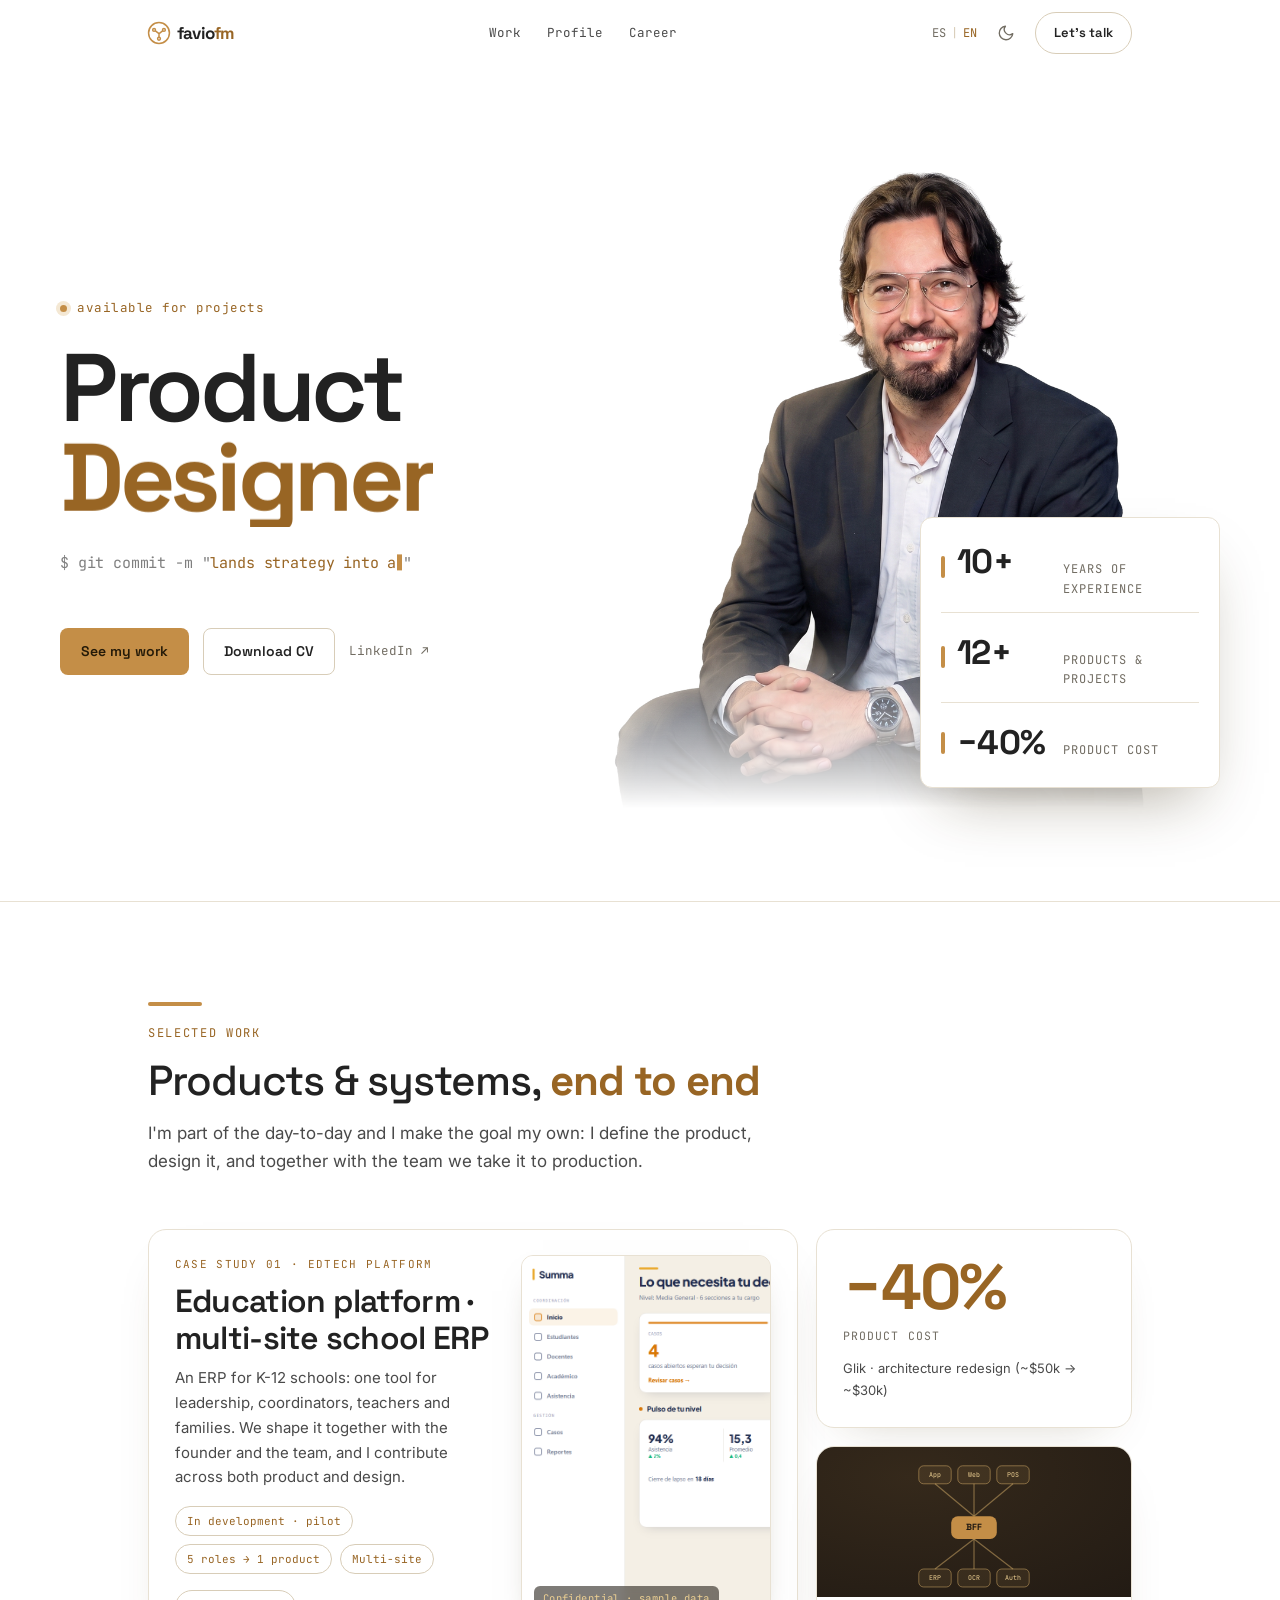
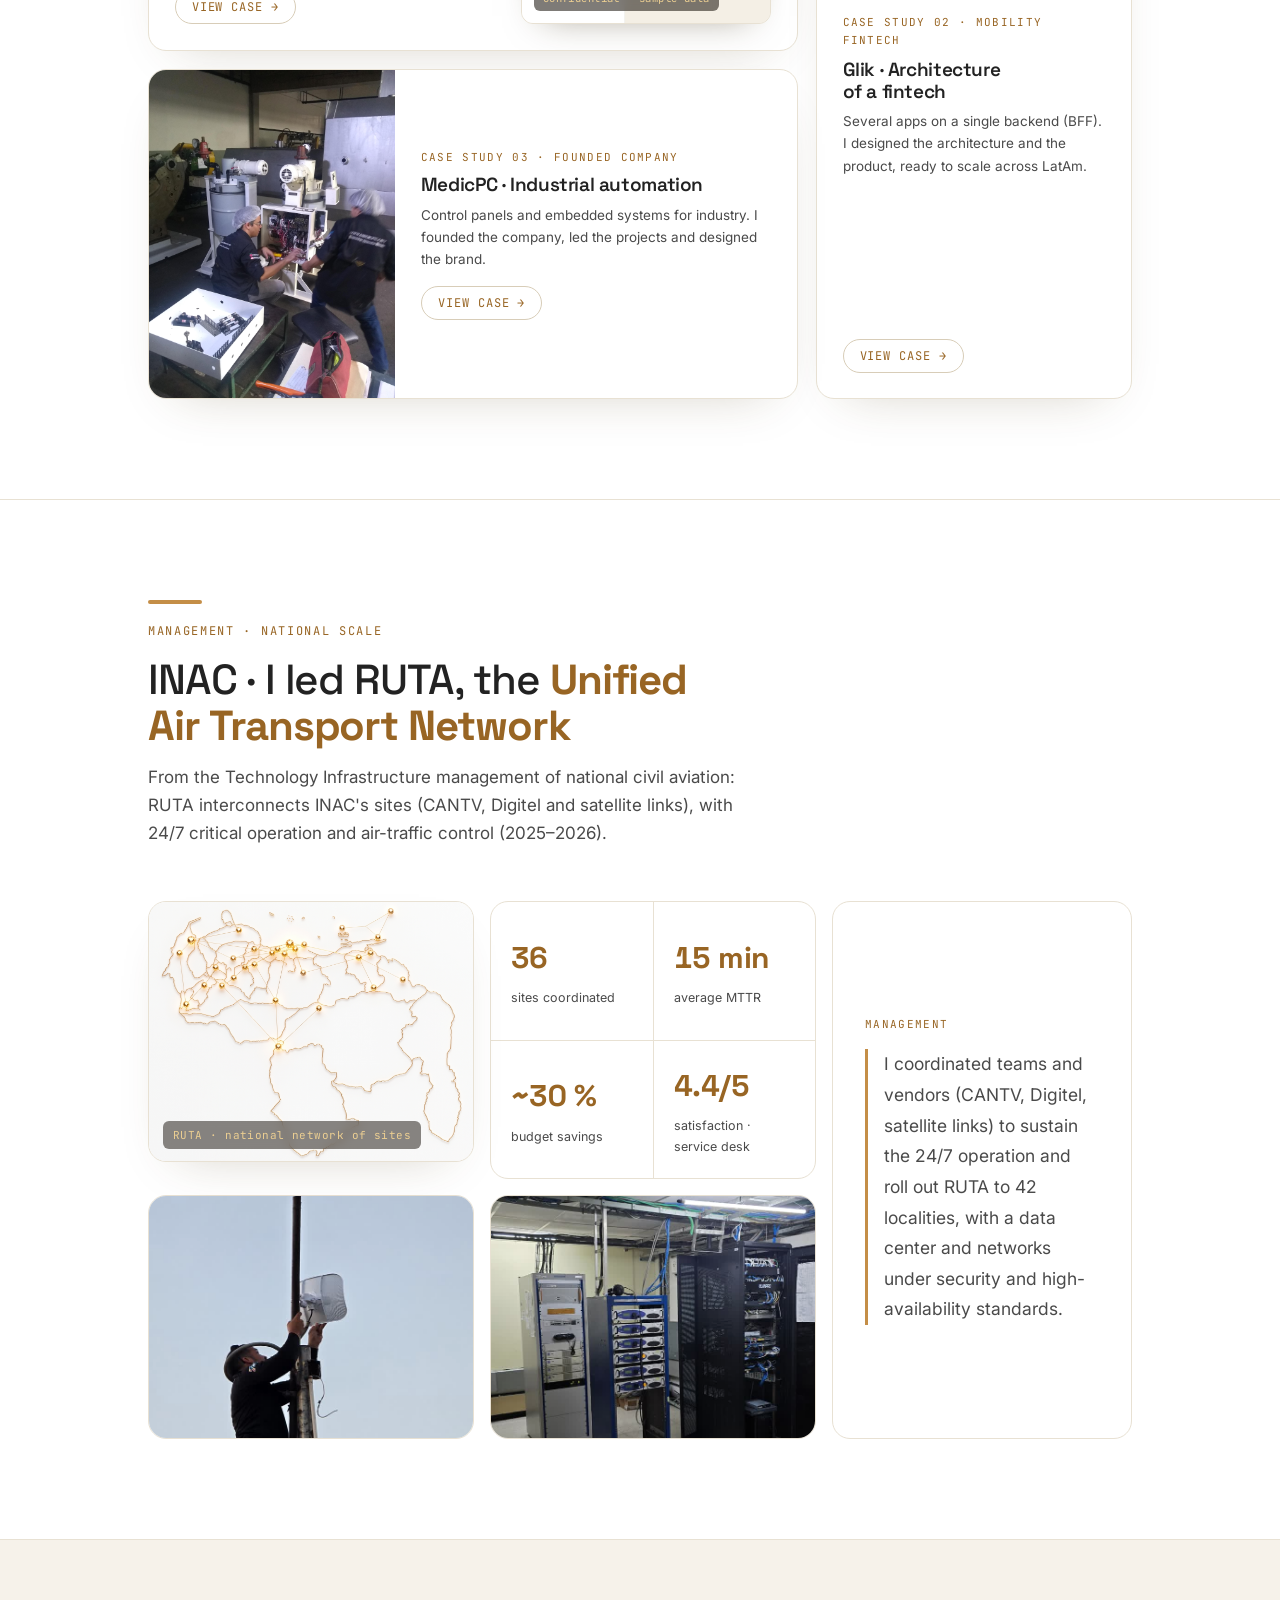
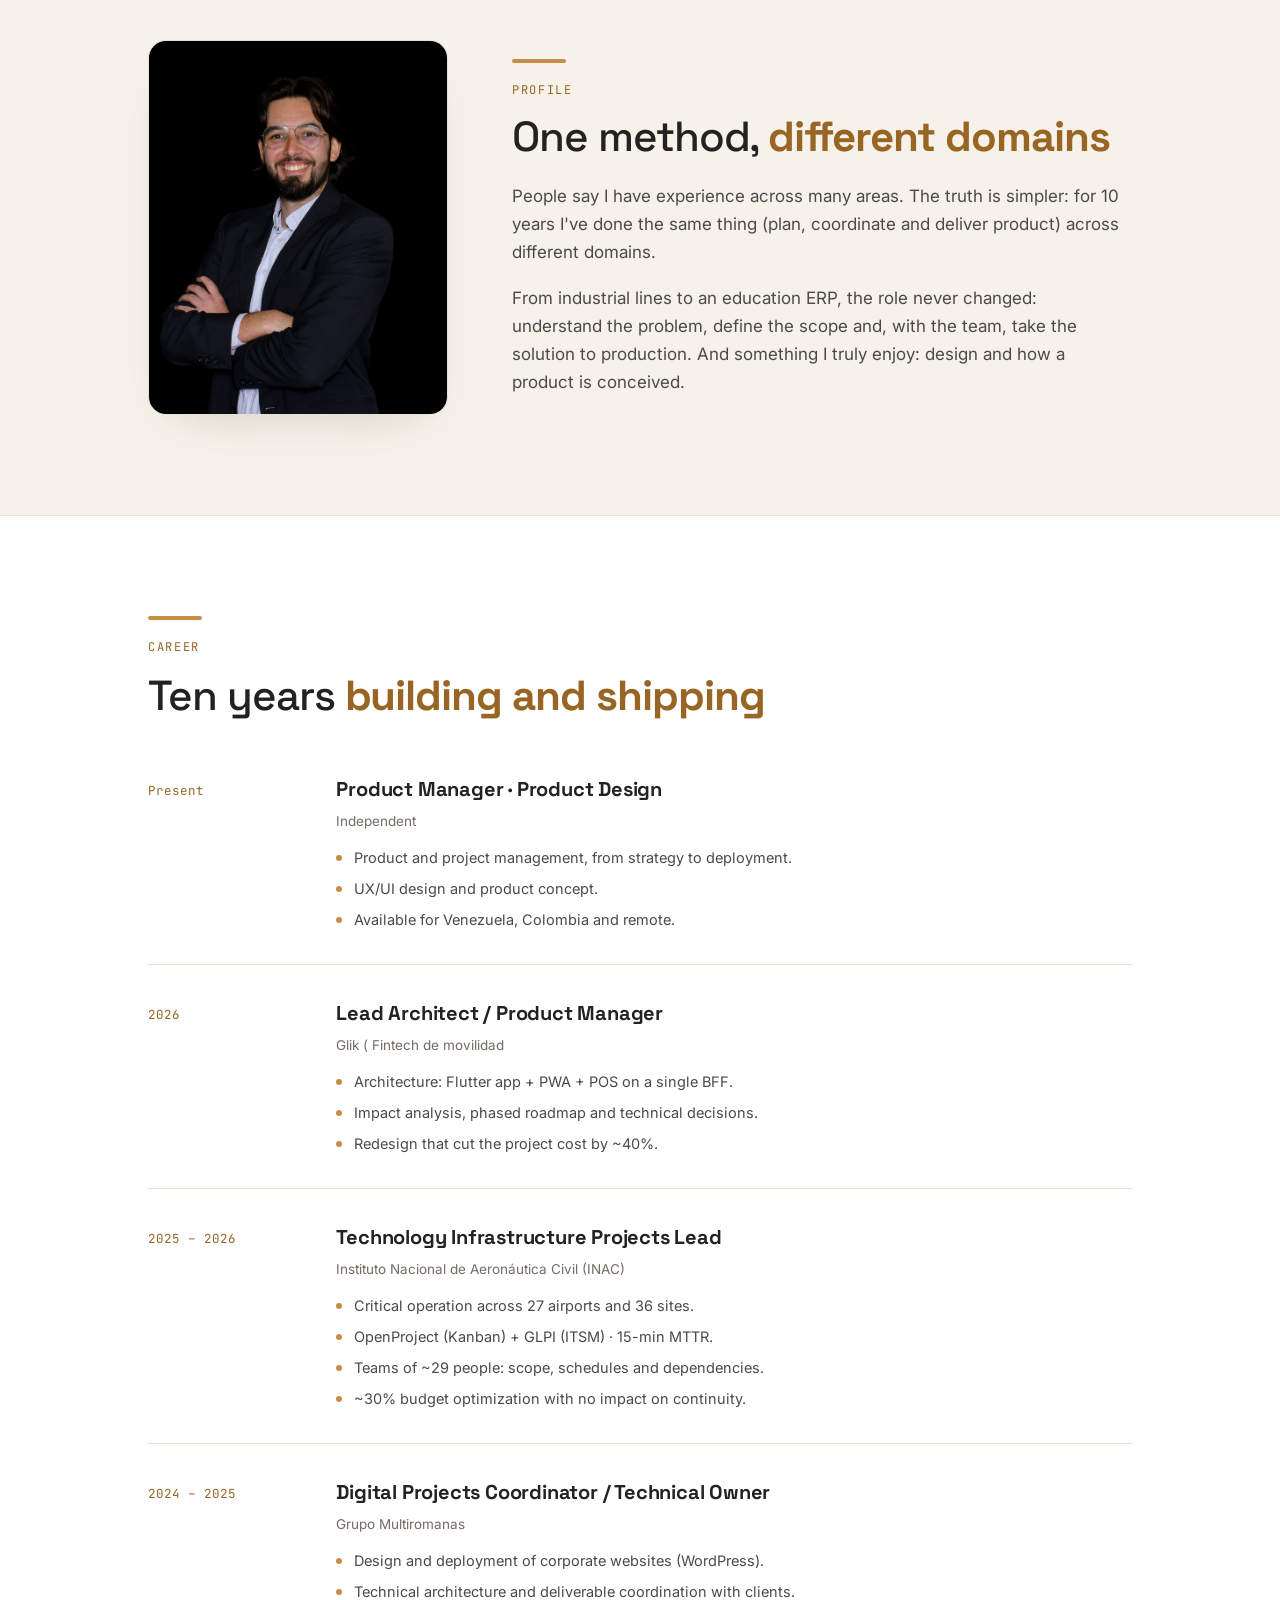
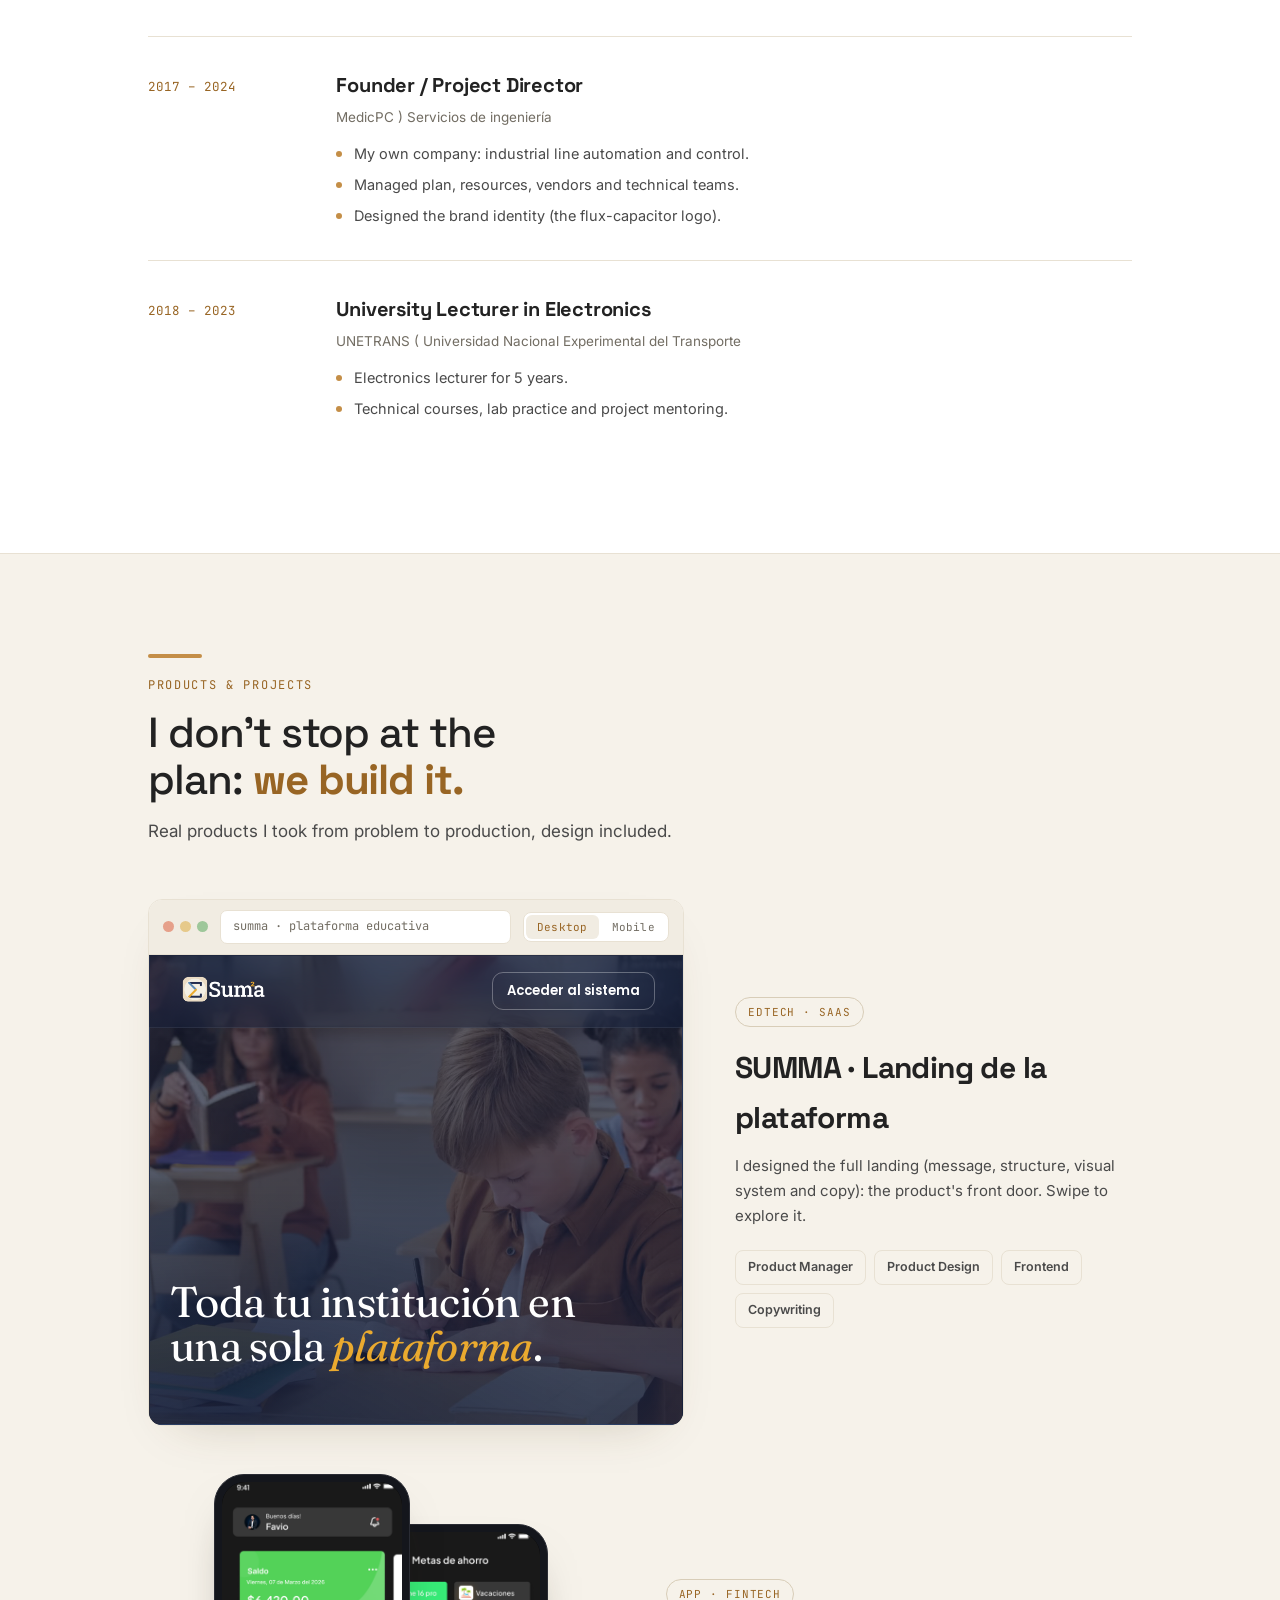
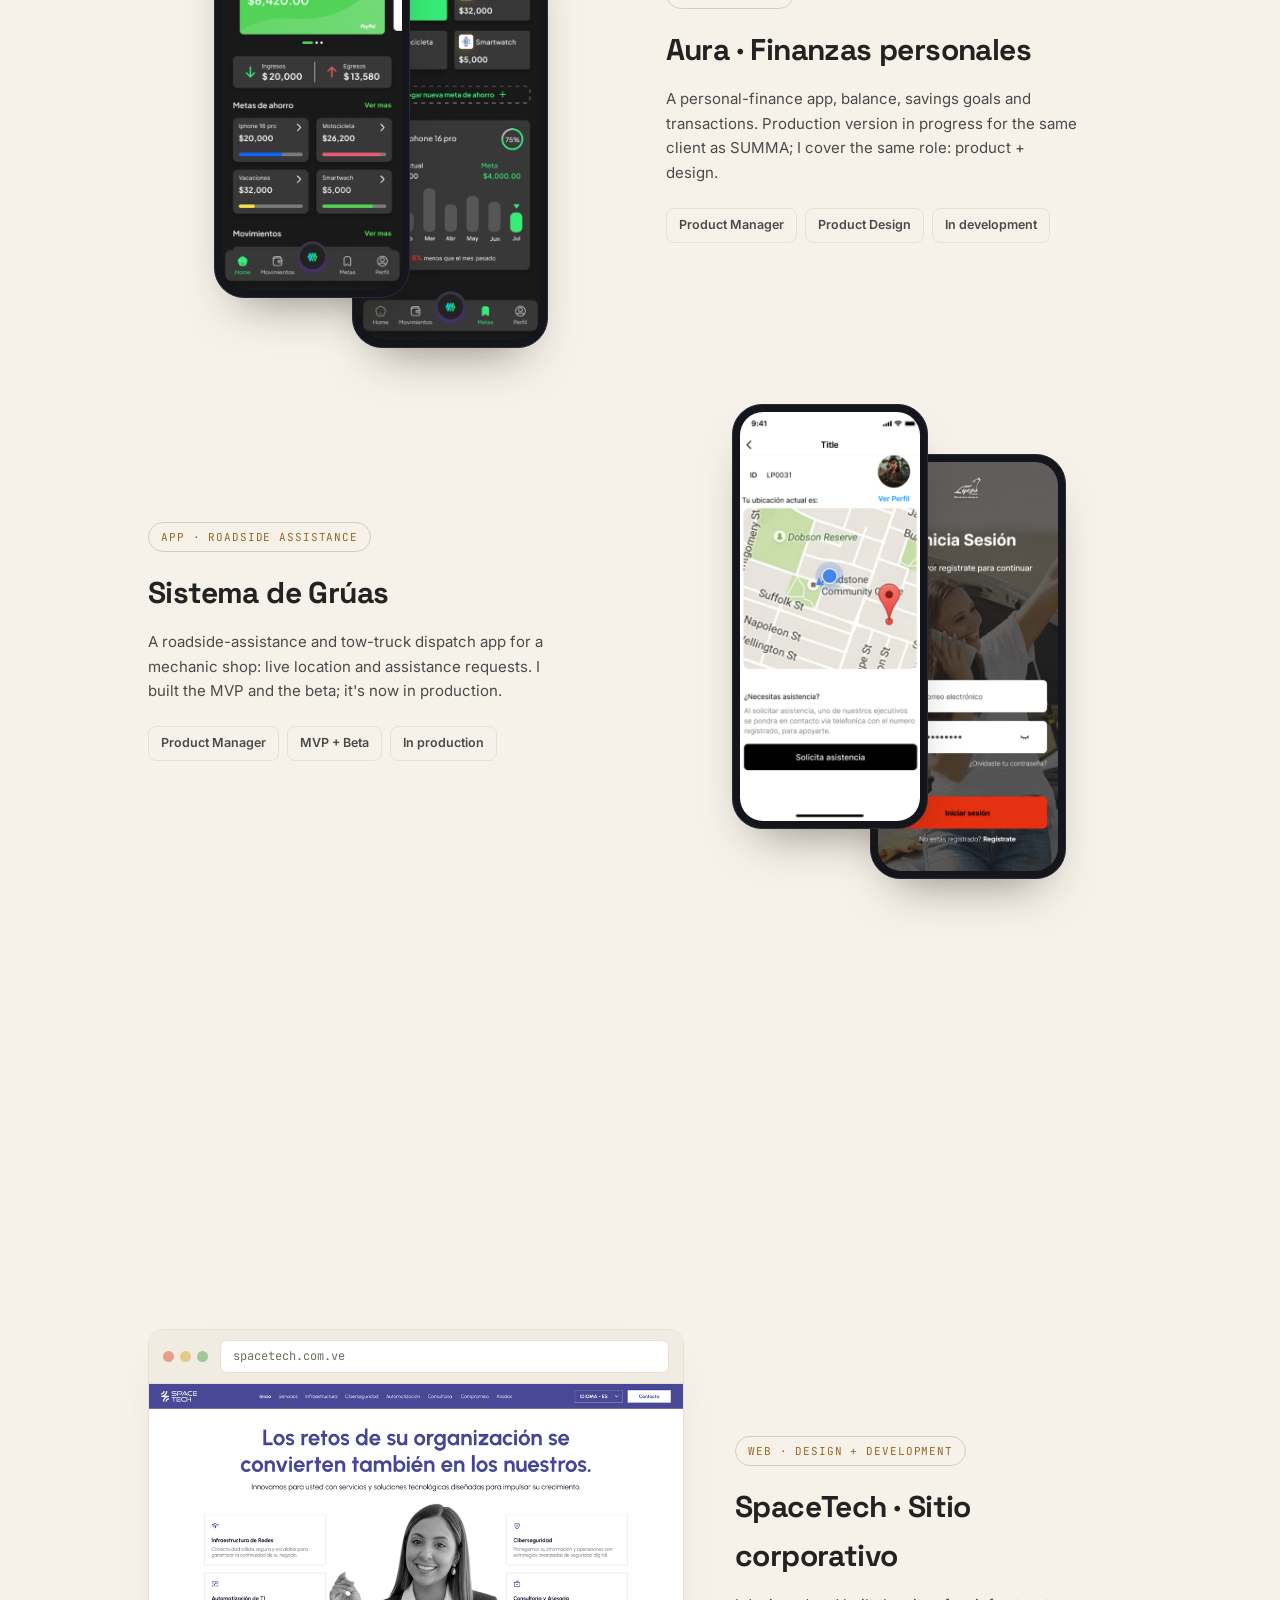
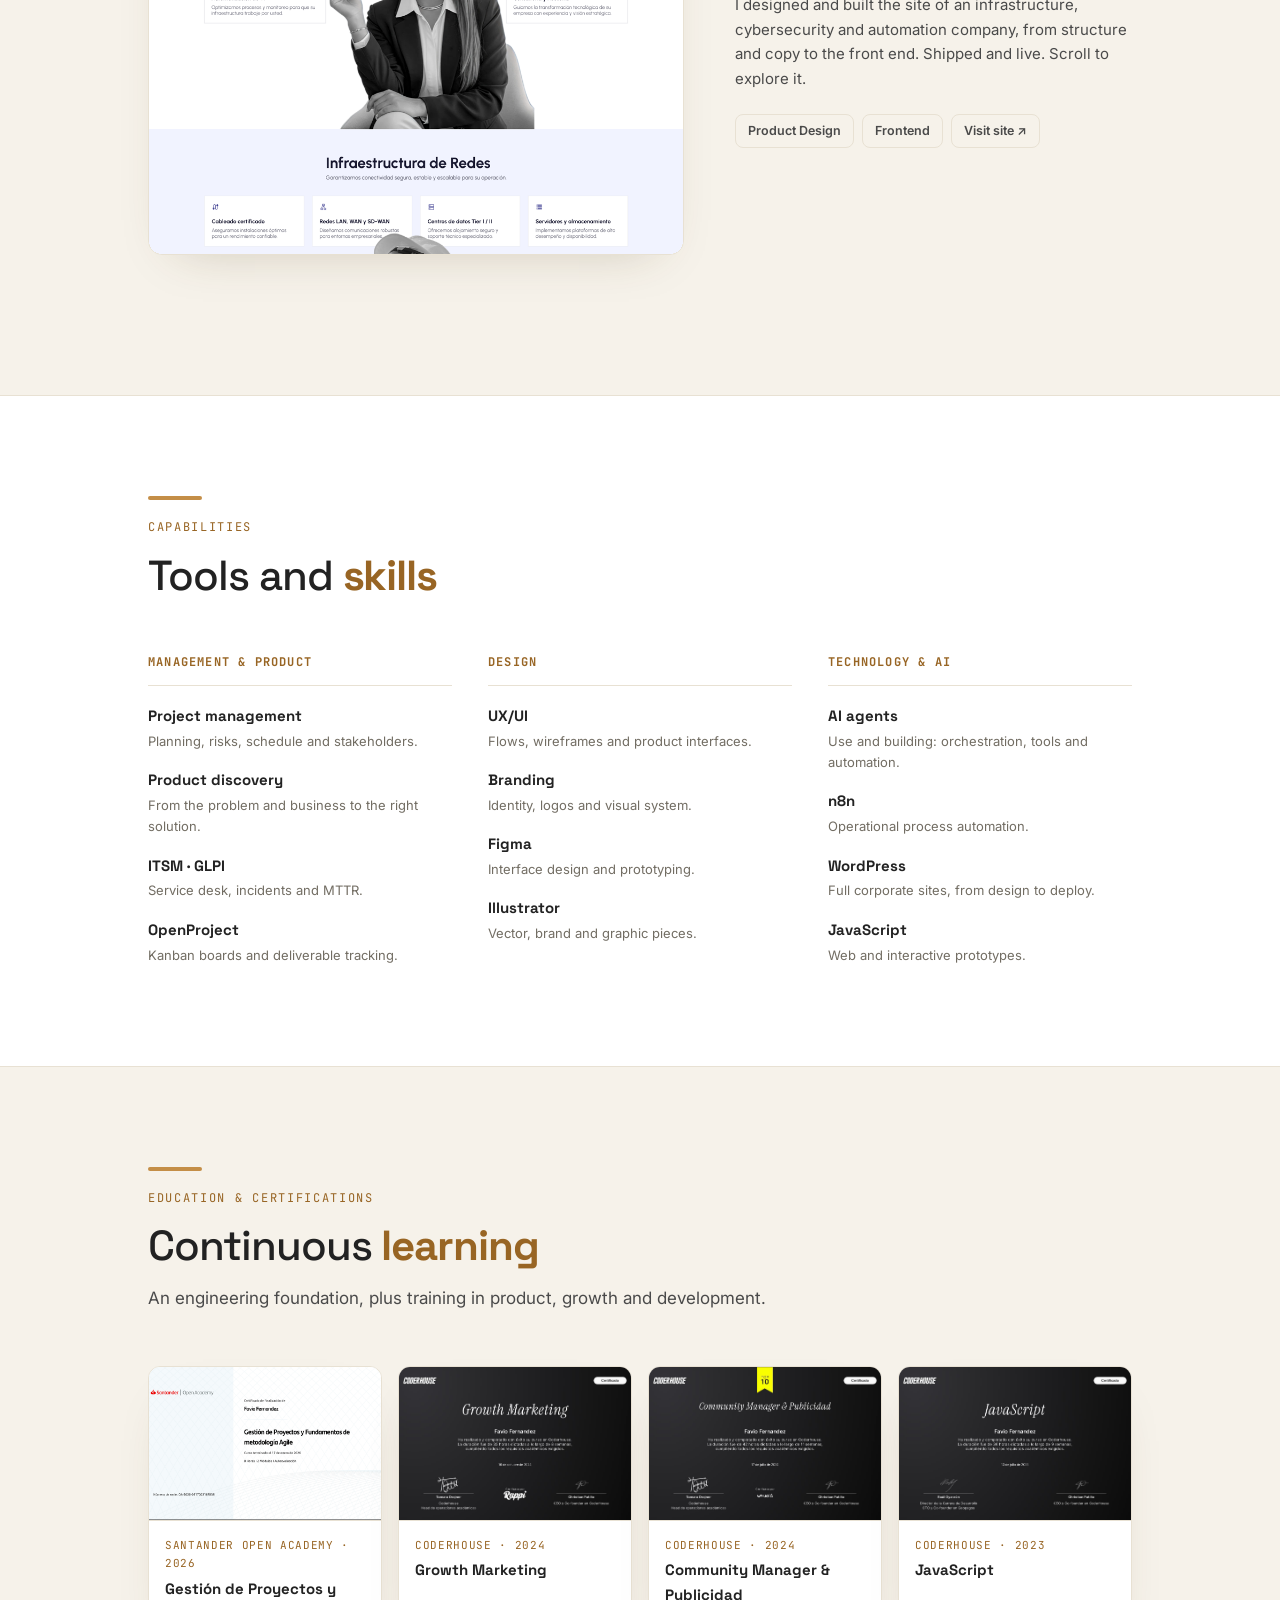
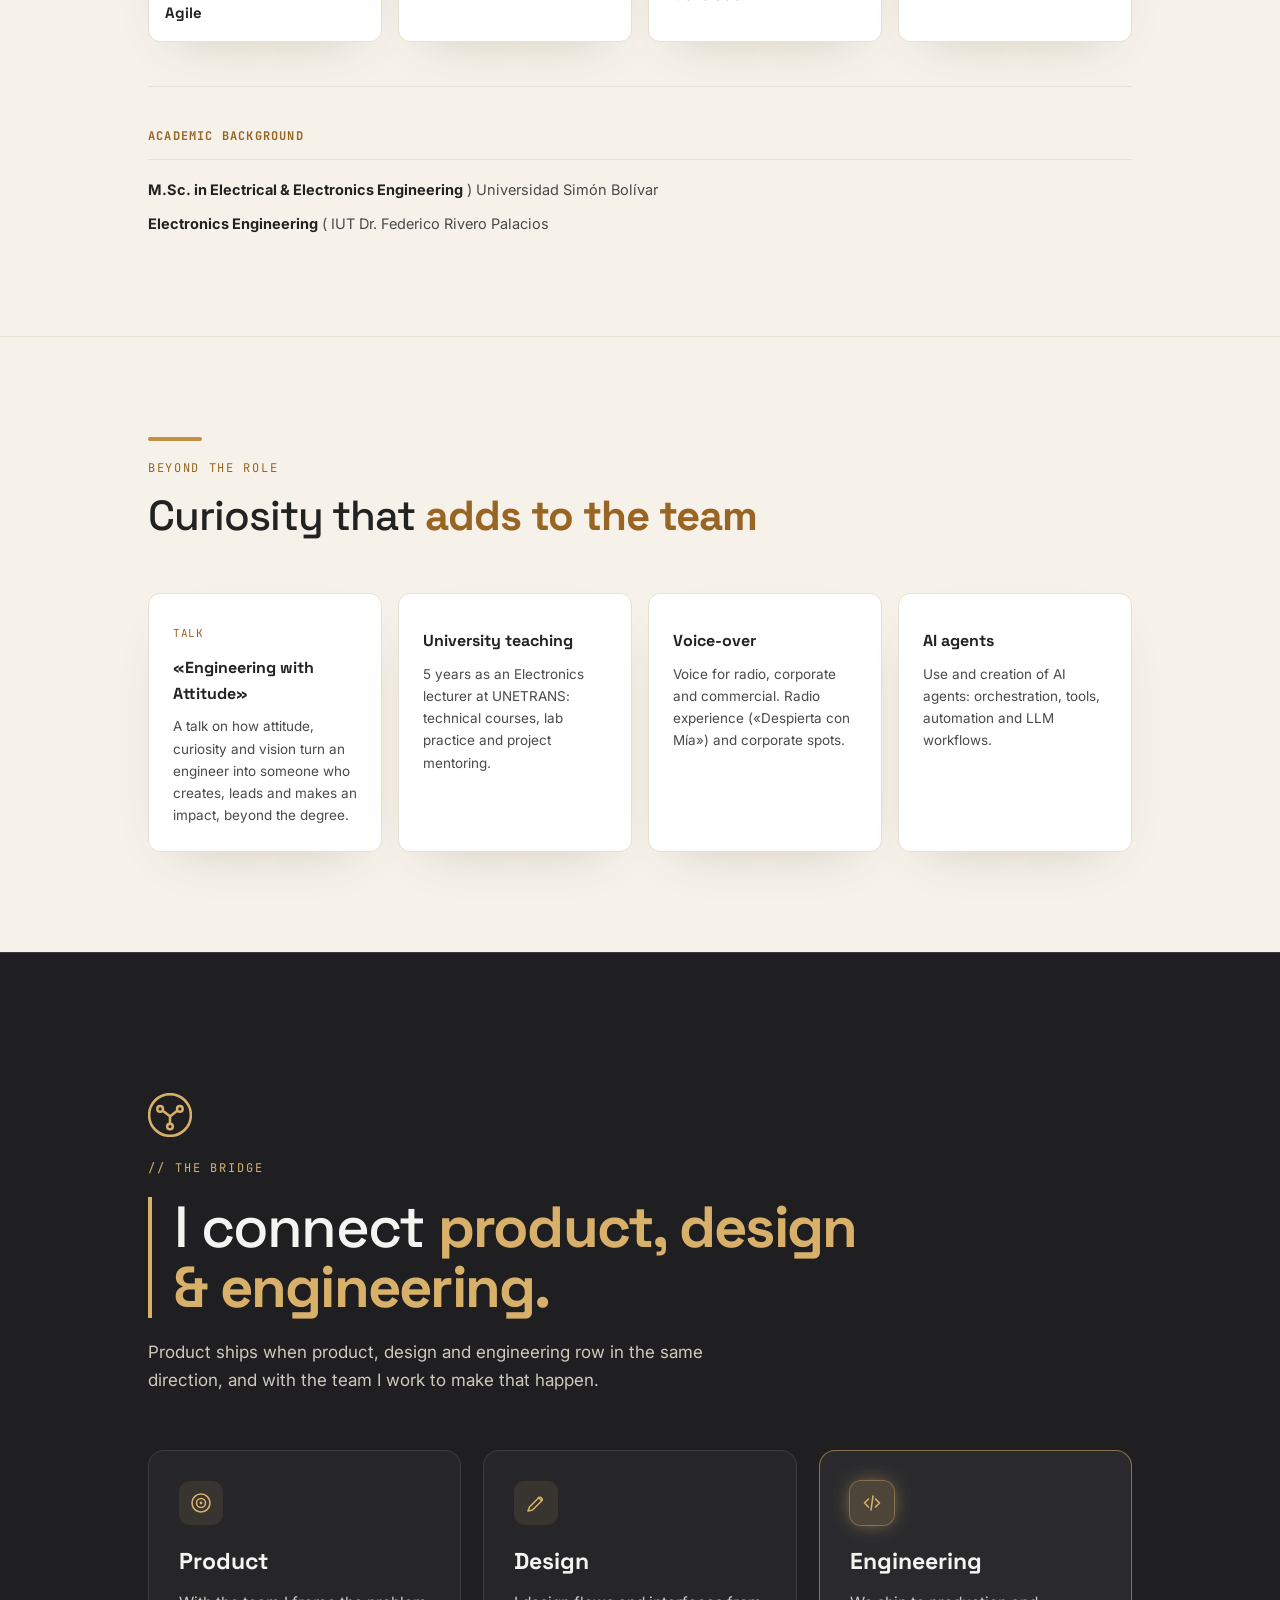
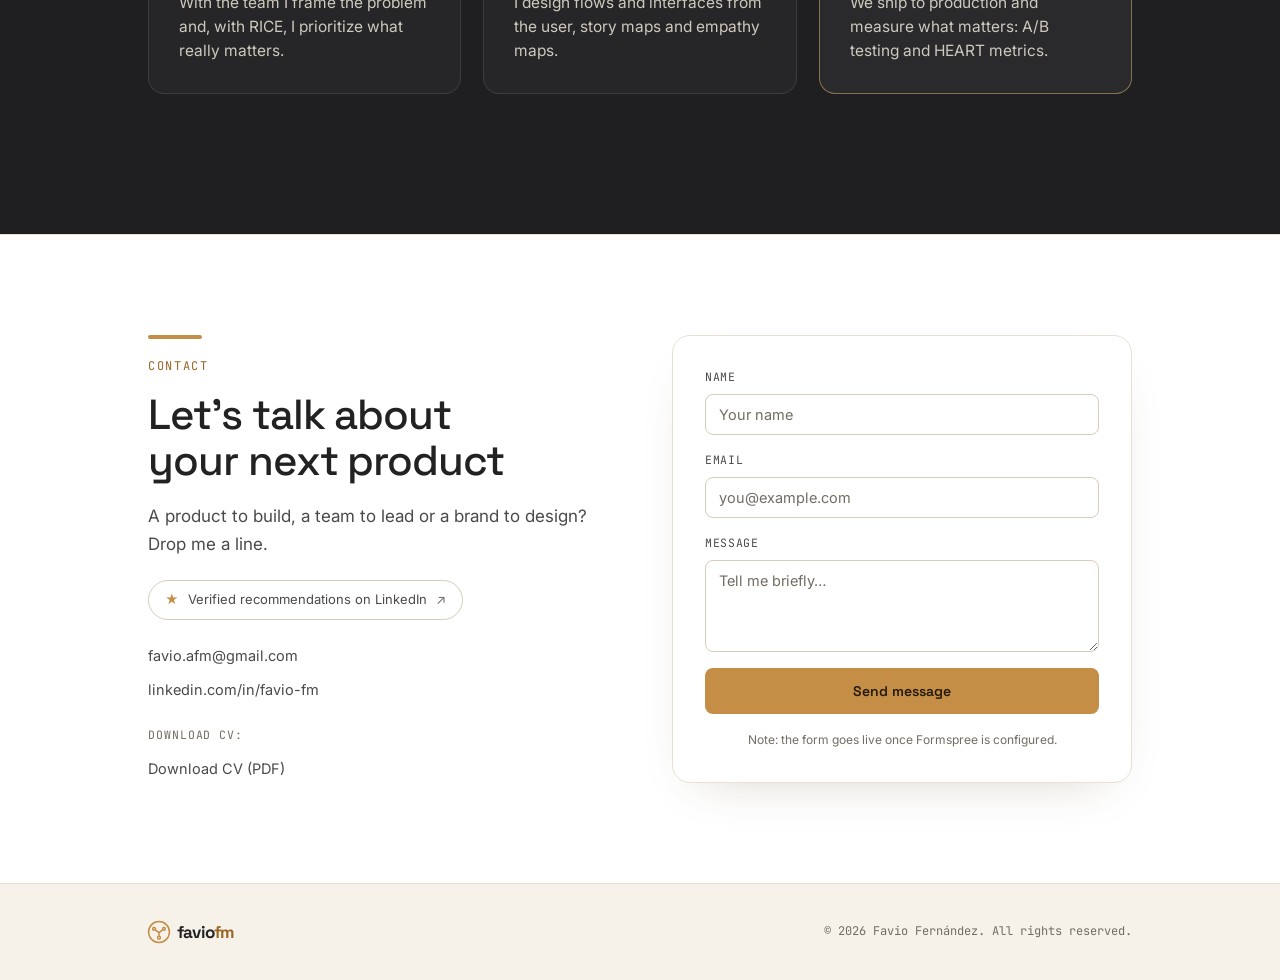
==== commit 79a15c5b: "landing: selector Escritorio/Movil en el webcard (angosta el iframe del landing en vivo)" ====
--- a/index.html
+++ b/index.html
@@ -485,6 +485,10 @@
             <div class="webcard__bar">
               <span class="webcard__dots"><i></i><i></i><i></i></span>
               <span class="webcard__url">summa · plataforma educativa</span>
+              <div class="webcard__toggle" role="tablist" aria-label="Vista">
+                <button class="webcard__vt is-active" type="button" data-view="desktop" data-i18n="webcard.desktop">Escritorio</button>
+                <button class="webcard__vt" type="button" data-view="mobile" data-i18n="webcard.mobile">Móvil</button>
+              </div>
             </div>
             <div class="webcard__view"><iframe src="assets/embed/summa/index.html" title="SUMMA ) landing de la plataforma" loading="lazy"></iframe></div>
           </div>
--- a/assets/css/styles.css
+++ b/assets/css/styles.css
@@ -429,7 +429,14 @@
 .webcard__dots { display: flex; gap: 6px; flex-shrink: 0; }
 .webcard__dots i { width: 11px; height: 11px; border-radius: 50%; background: #cfc7b8; }
 .webcard__dots i:nth-child(1) { background: #e6a08a; } .webcard__dots i:nth-child(2) { background: #e6c98a; } .webcard__dots i:nth-child(3) { background: #9ec79a; }
-.webcard__url { flex: 1; font-family: var(--font-mono); font-size: 12px; color: var(--dim); background: #fff; border: 1px solid var(--line); border-radius: 7px; padding: 6px 12px; white-space: nowrap; overflow: hidden; text-overflow: ellipsis; }
+.webcard__url { flex: 1; min-width: 0; font-family: var(--font-mono); font-size: 12px; color: var(--dim); background: #fff; border: 1px solid var(--line); border-radius: 7px; padding: 6px 12px; white-space: nowrap; overflow: hidden; text-overflow: ellipsis; }
+.webcard__toggle { flex-shrink: 0; display: flex; gap: 2px; background: #fff; border: 1px solid var(--line); border-radius: 8px; padding: 2px; }
+.webcard__vt { font-family: var(--font-mono); font-size: 11px; letter-spacing: .02em; padding: 5px 11px; border: 0; background: none; color: #726d63; border-radius: 6px; cursor: pointer; transition: color .2s, background .2s; }
+.webcard__vt.is-active { background: #f1ece2; color: #986524; }
+.webcard__view { position: relative; }
+.webcard__view iframe { transition: width .35s var(--ease); }
+.webcard__view.is-mobile { display: flex; justify-content: center; background: repeating-linear-gradient(45deg, #0d1526, #0d1526 10px, #101a2e 10px, #101a2e 20px); }
+.webcard__view.is-mobile iframe { width: 380px; max-width: 100%; border-left: 1px solid rgba(255,255,255,.08); border-right: 1px solid rgba(255,255,255,.08); }
 .webcard__view { height: 470px; overflow: hidden; background: #10182c; }
 .webcard__view iframe { width: 100%; height: 100%; border: 0; display: block; }
 .webcard__view--img { overflow-y: auto; overflow-x: hidden; background: #fff; scrollbar-width: thin; scrollbar-color: var(--line-2) transparent; }
@@ -644,5 +651,3 @@
   .cond-trace { stroke-dashoffset: 0; }
   .cond-charge { display: none; }
 }
-
-
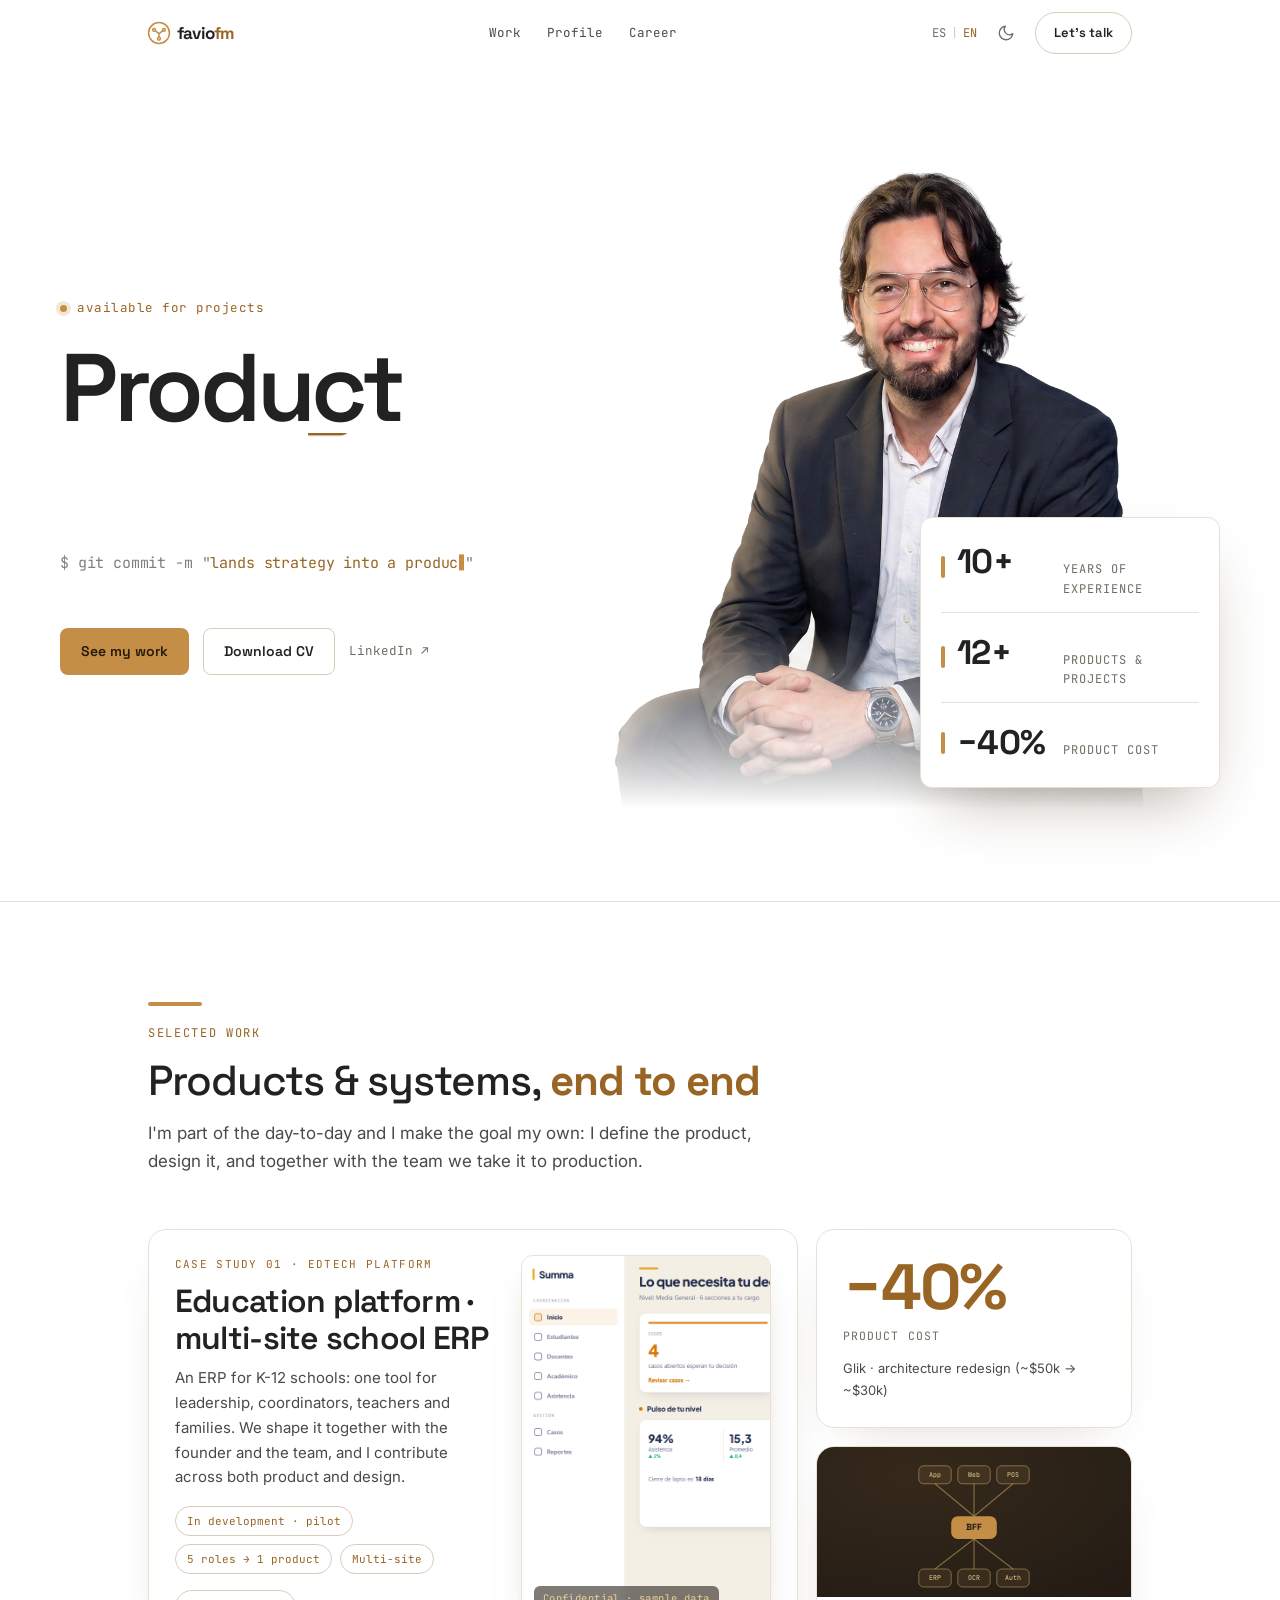
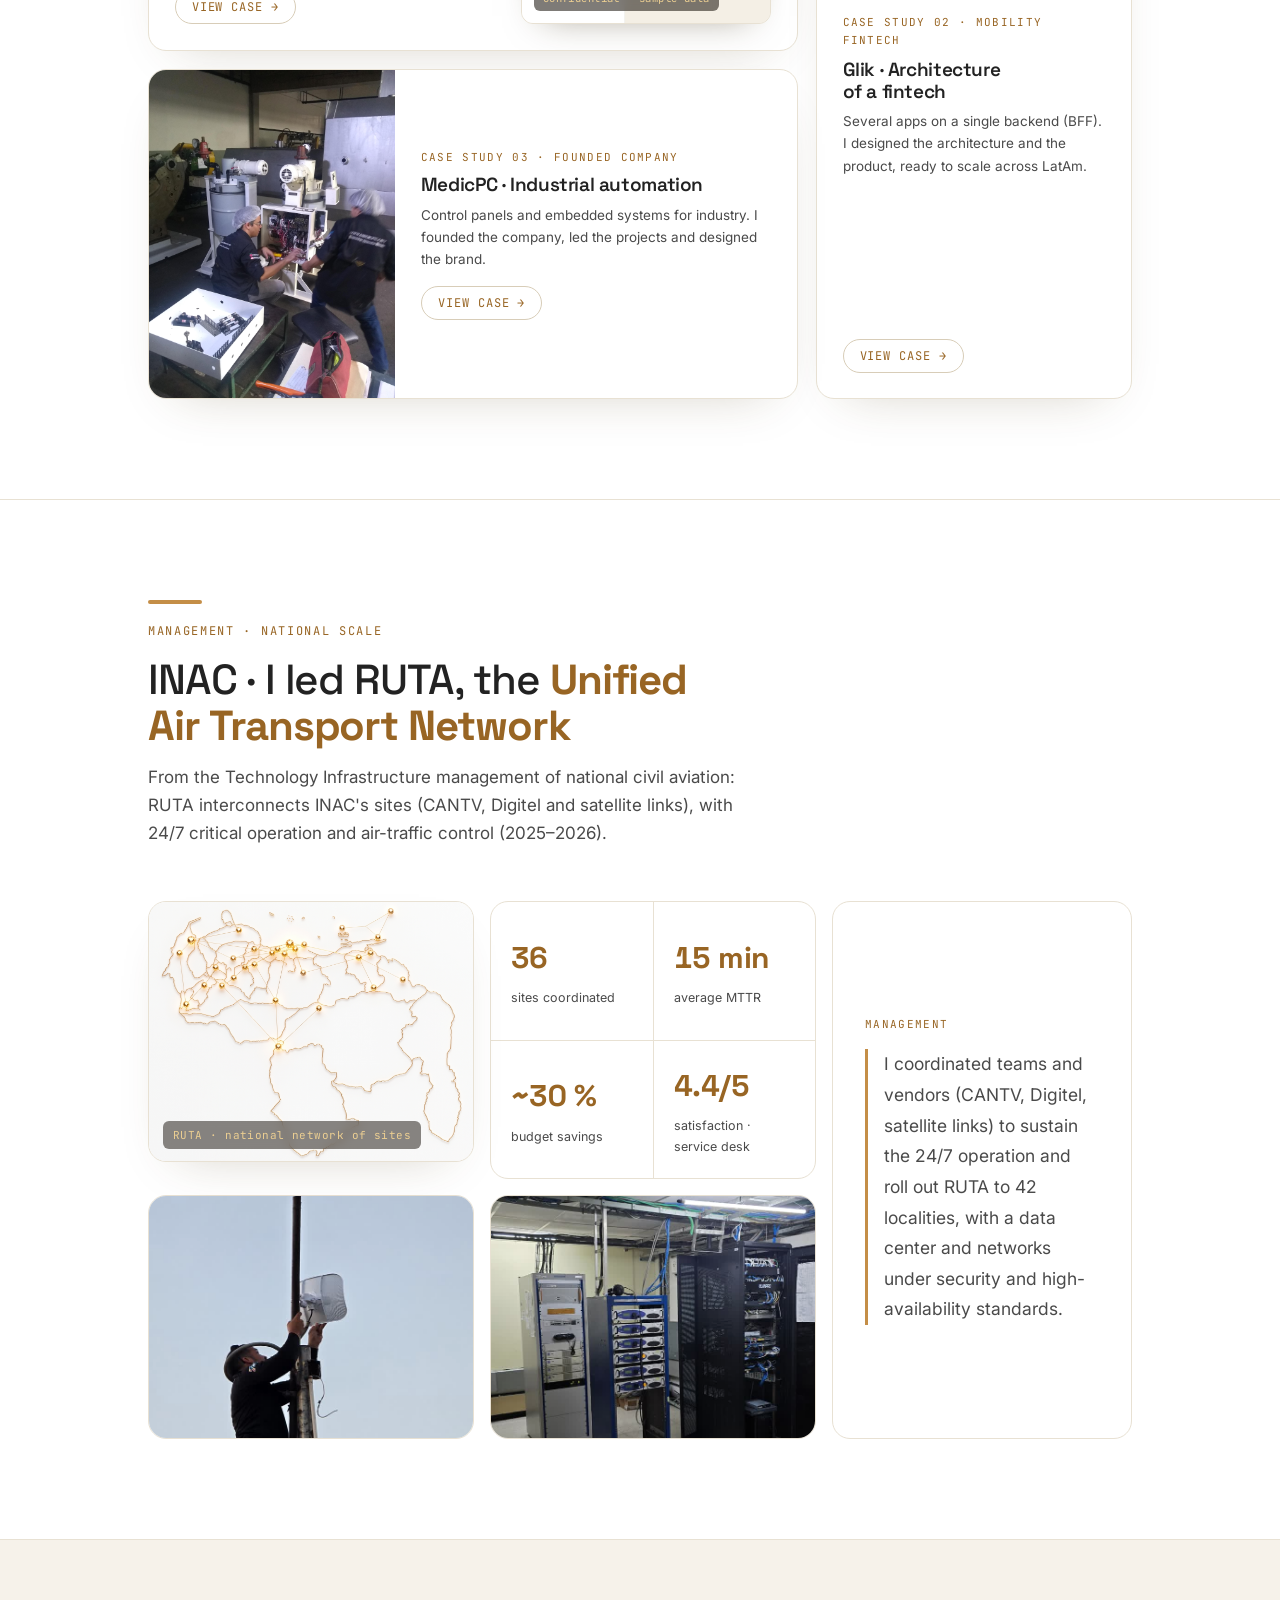
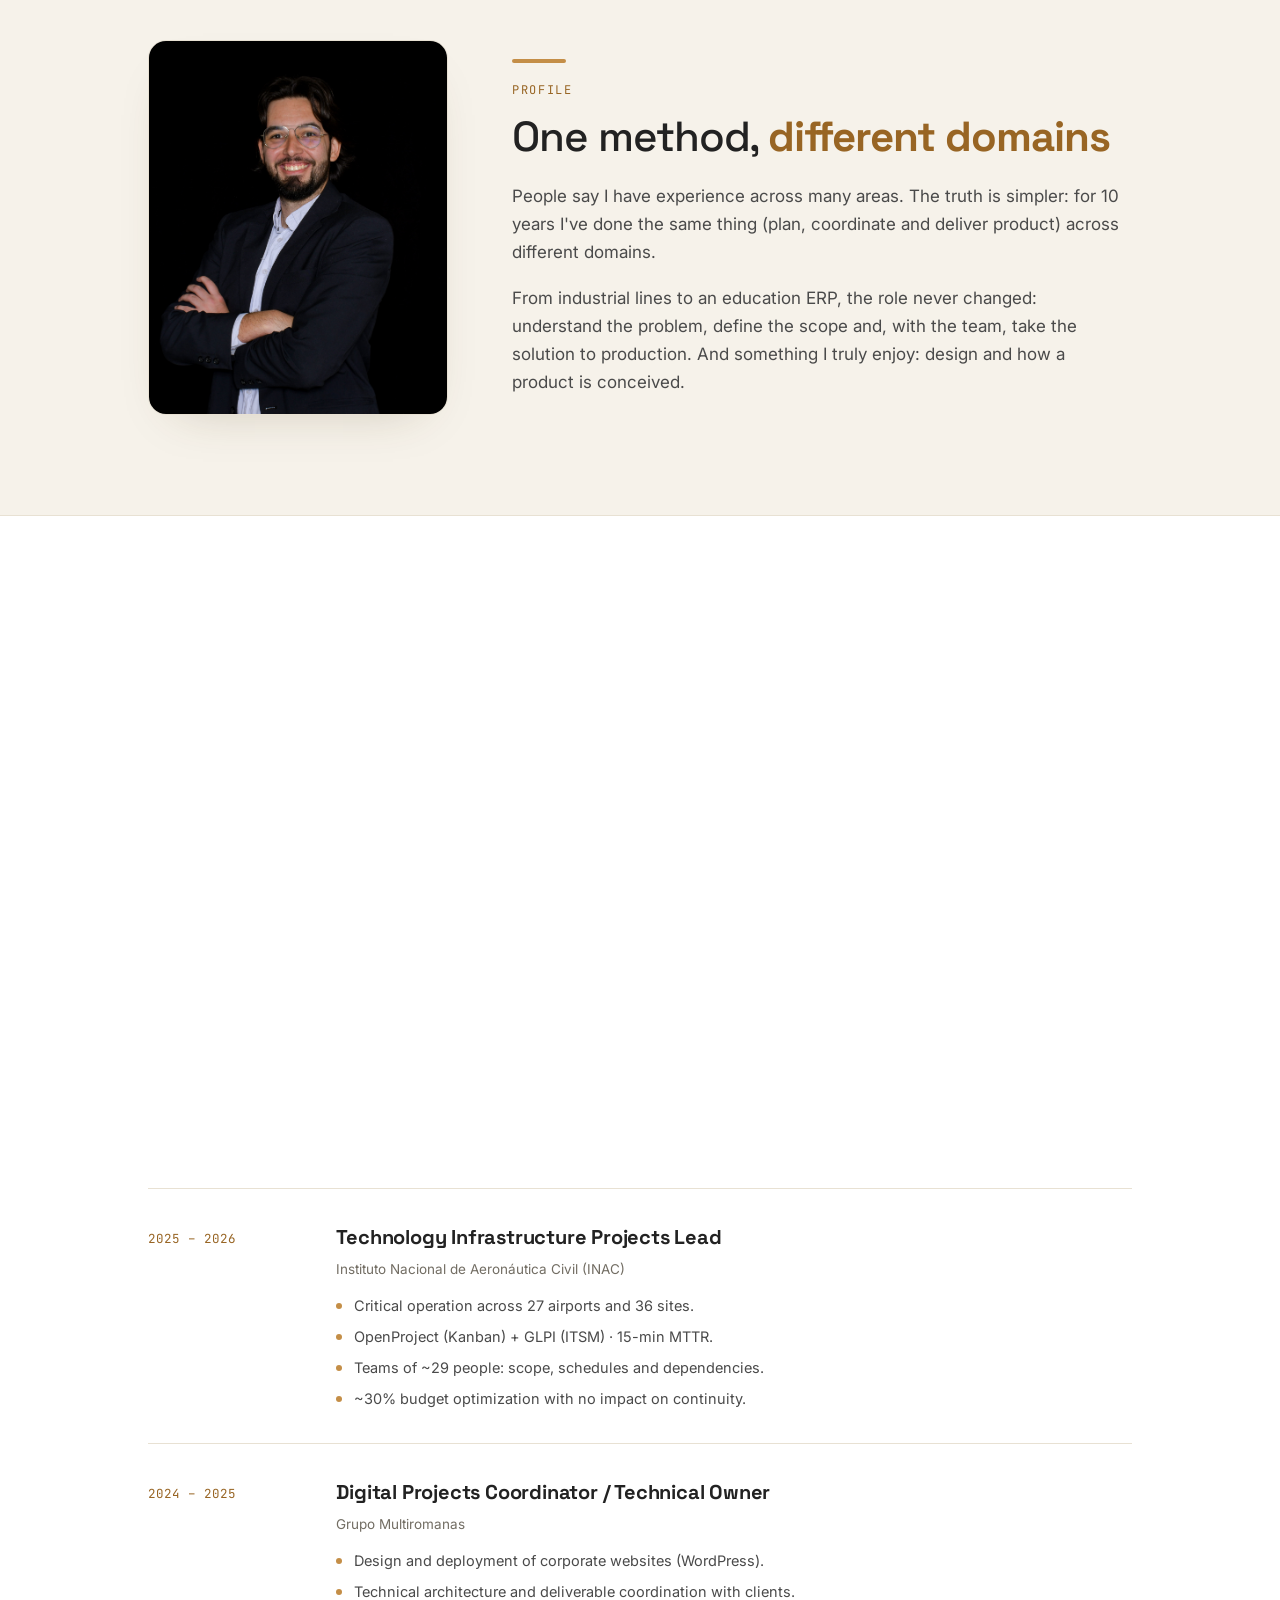
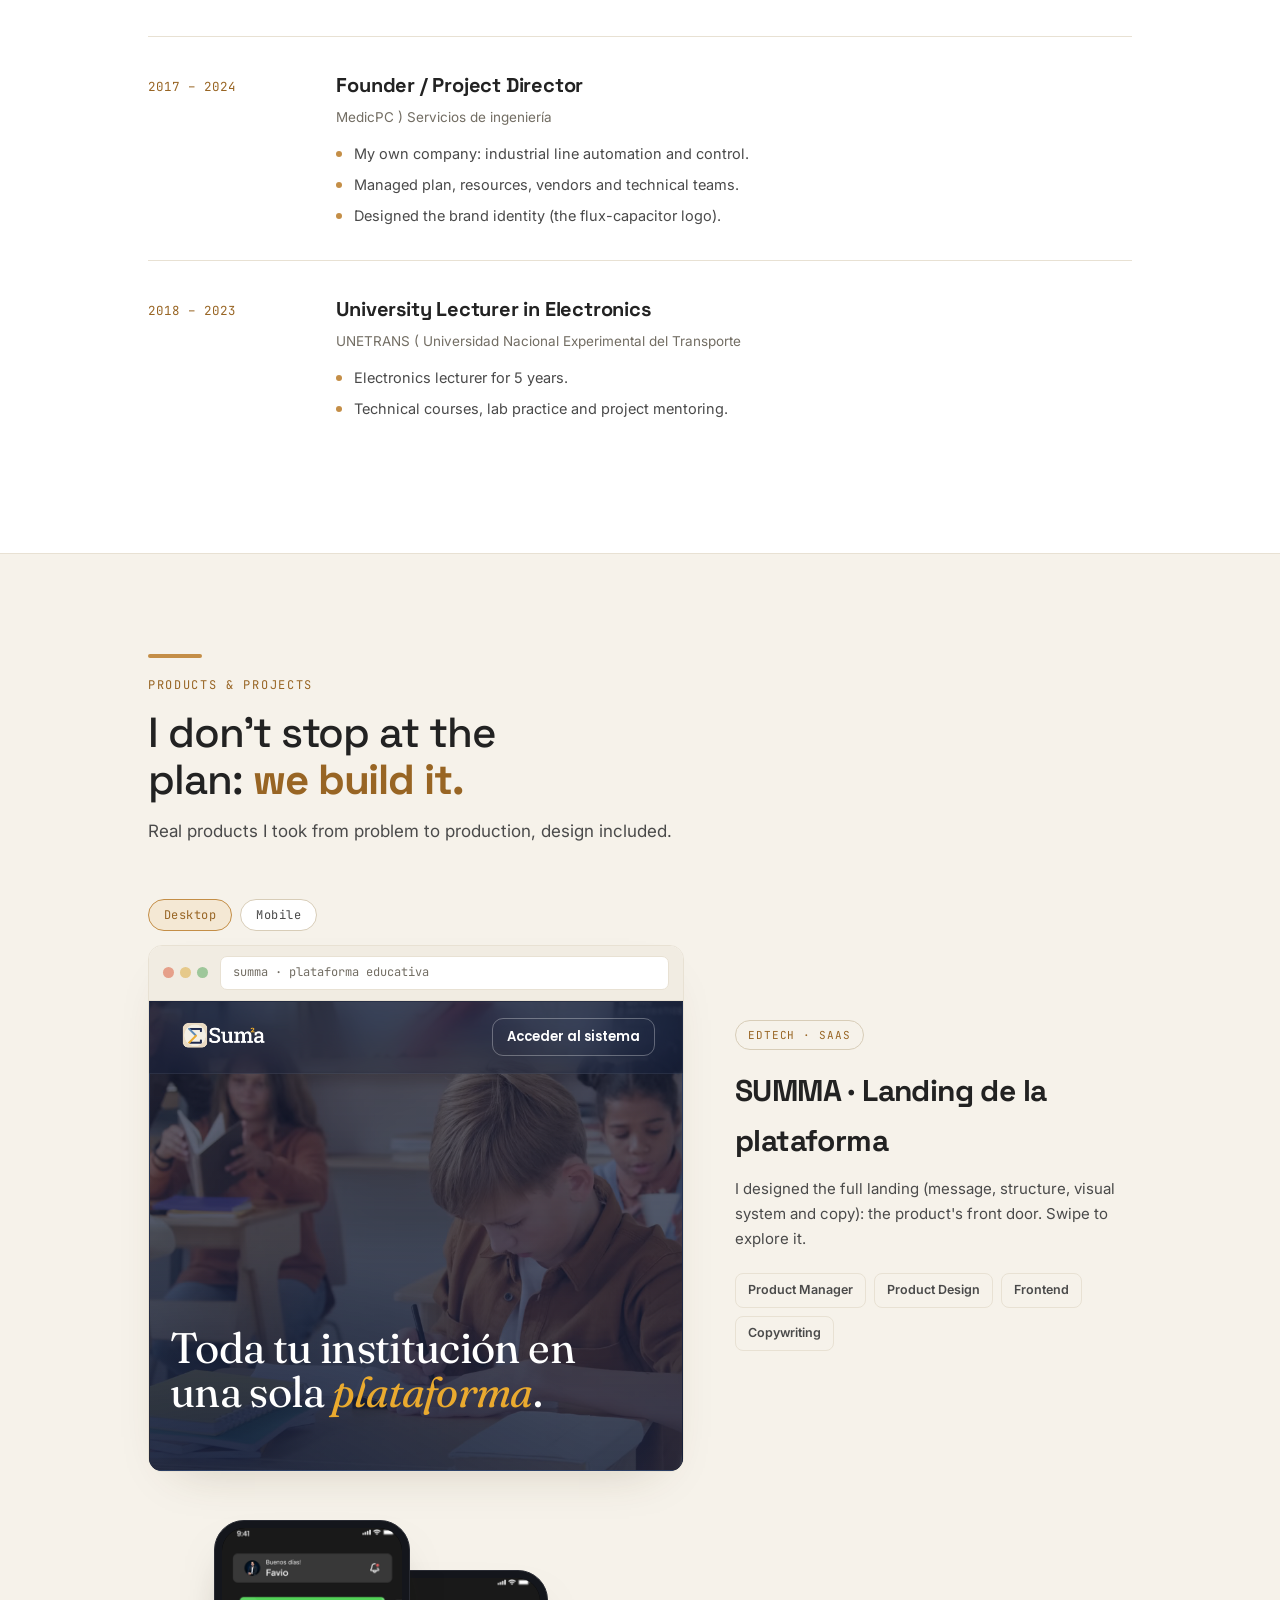
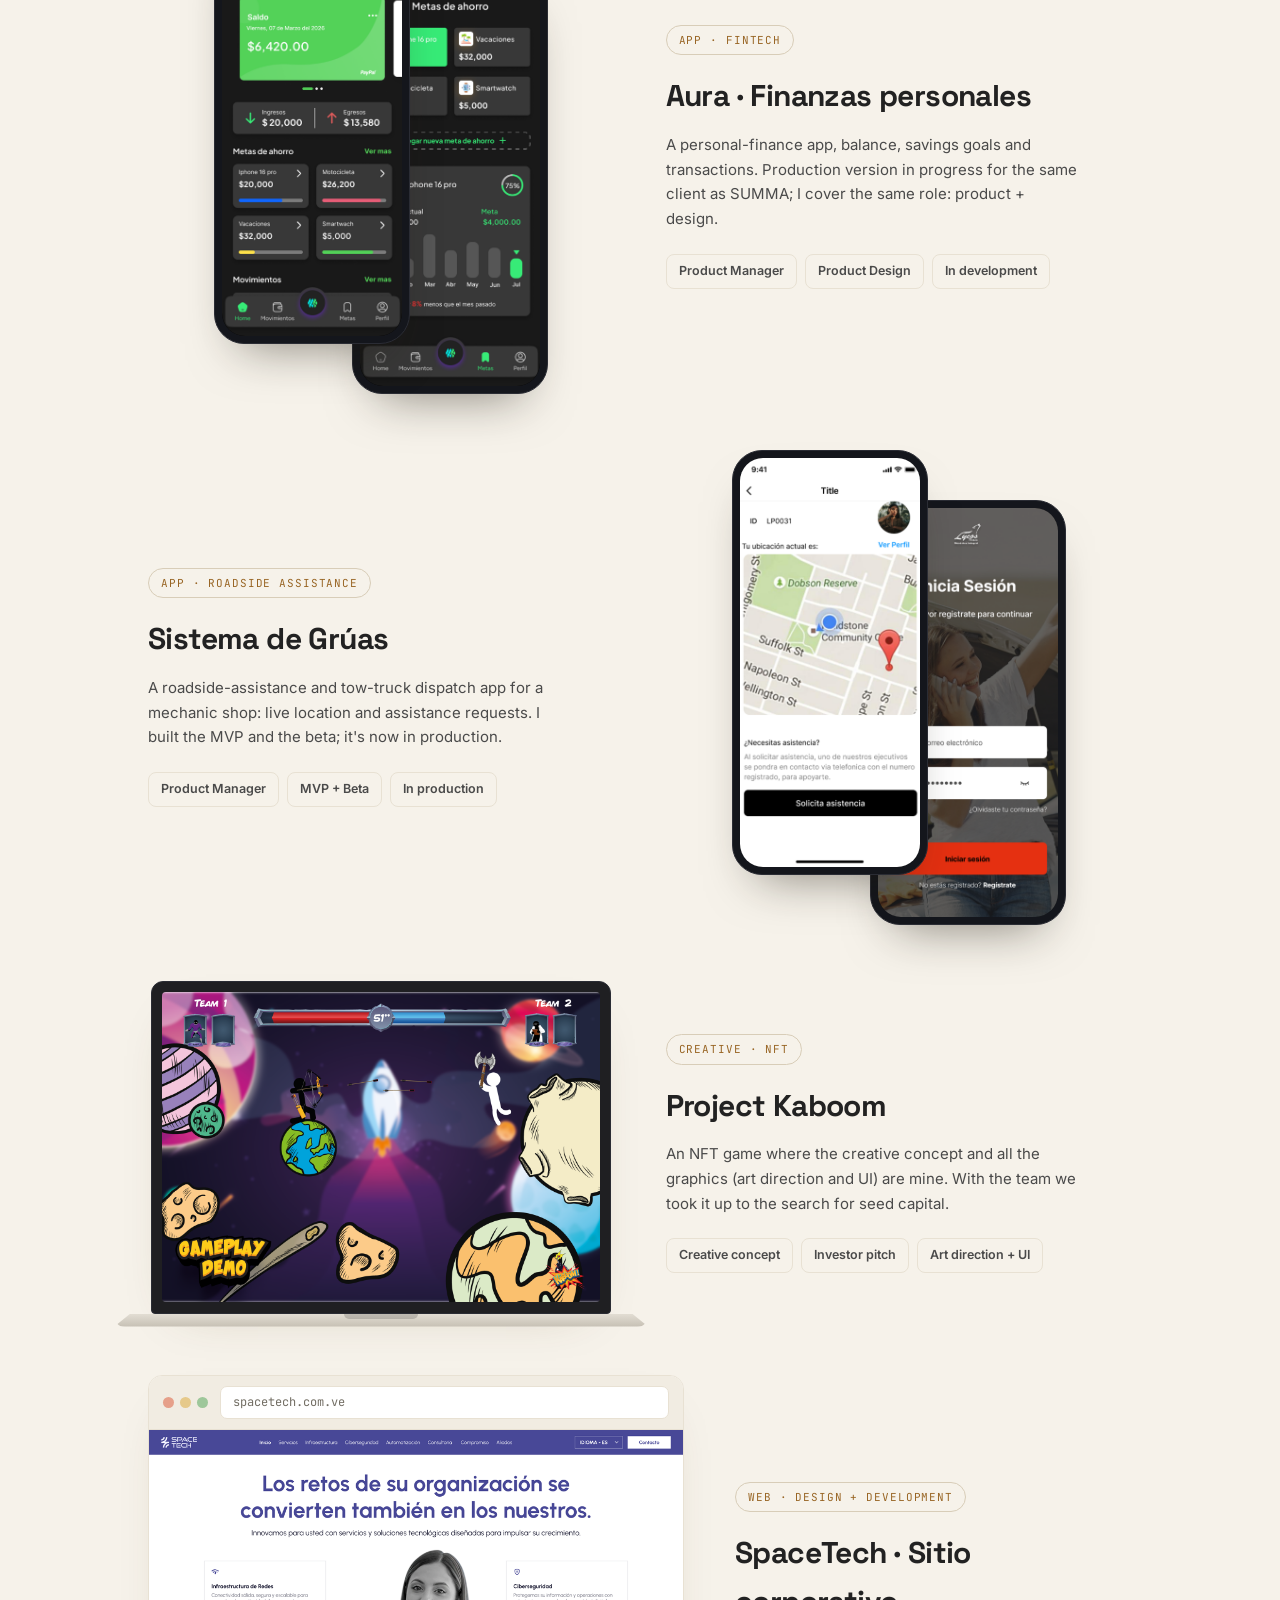
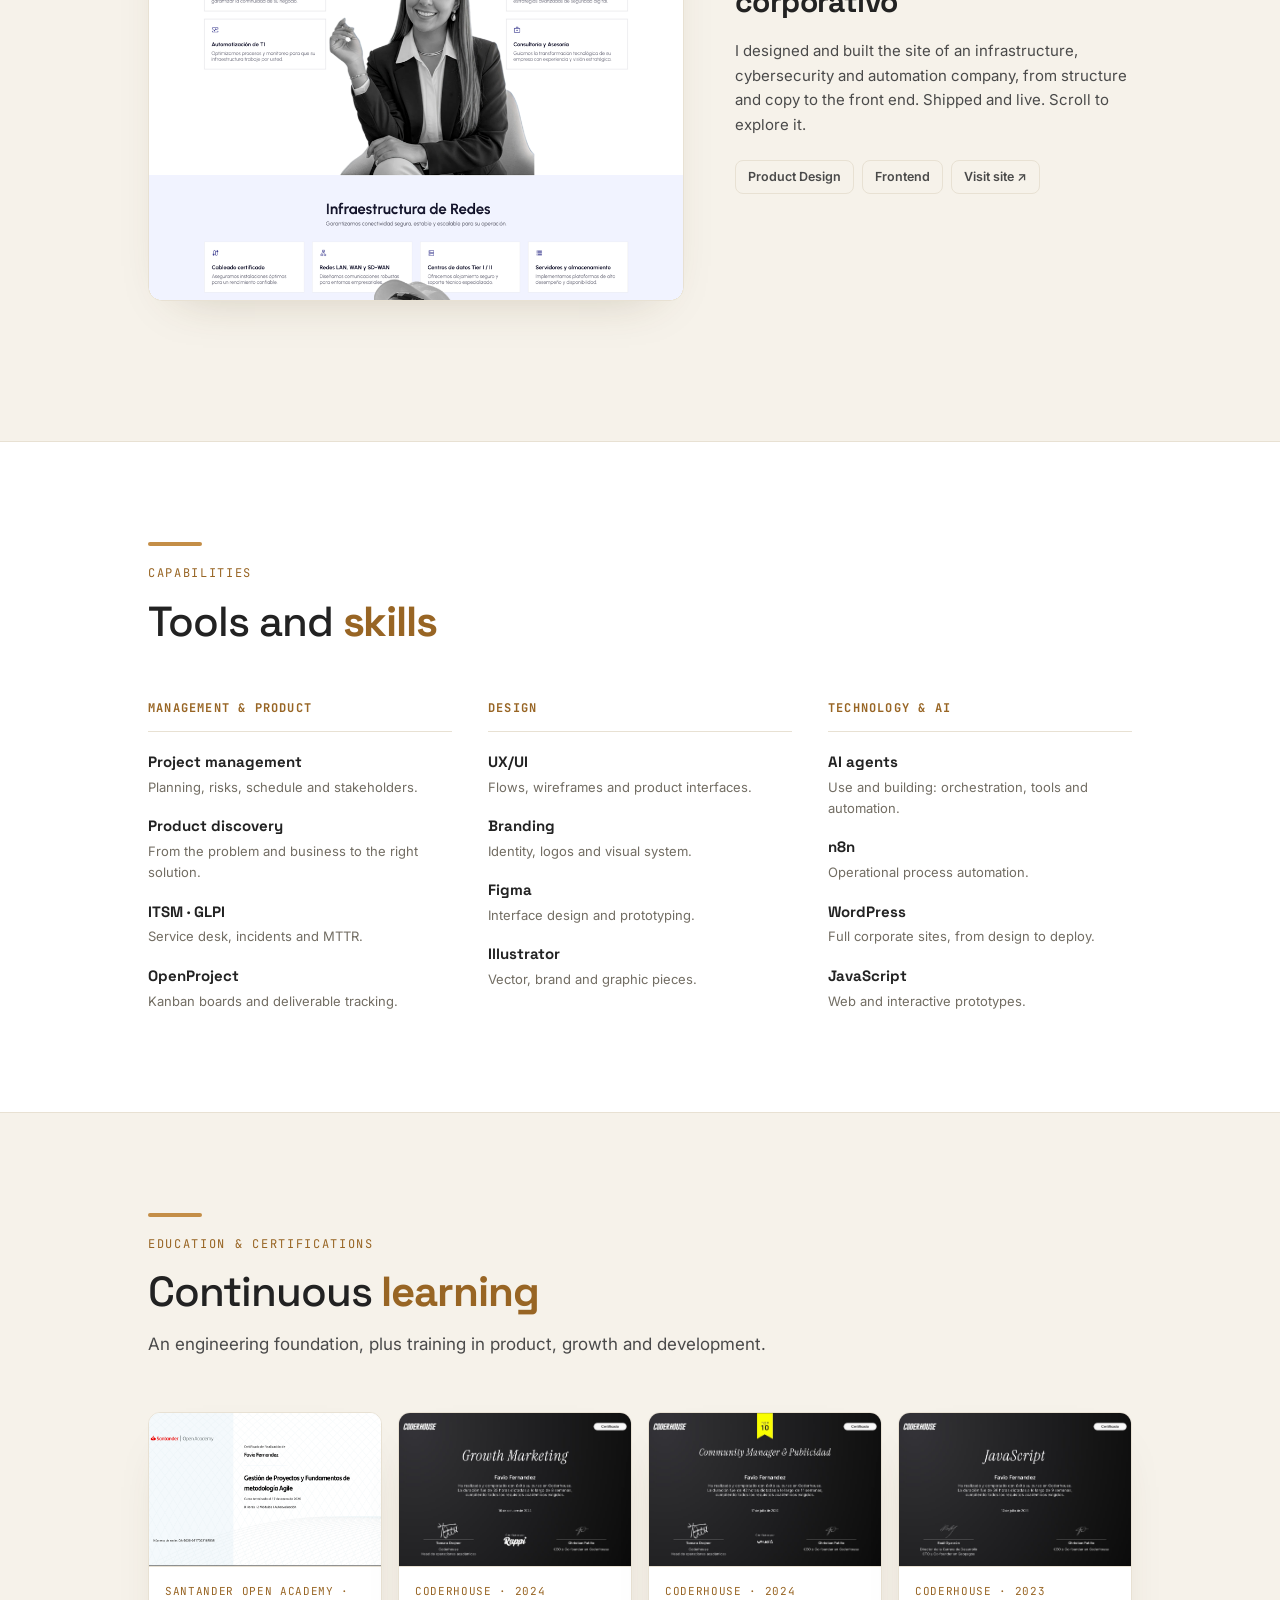
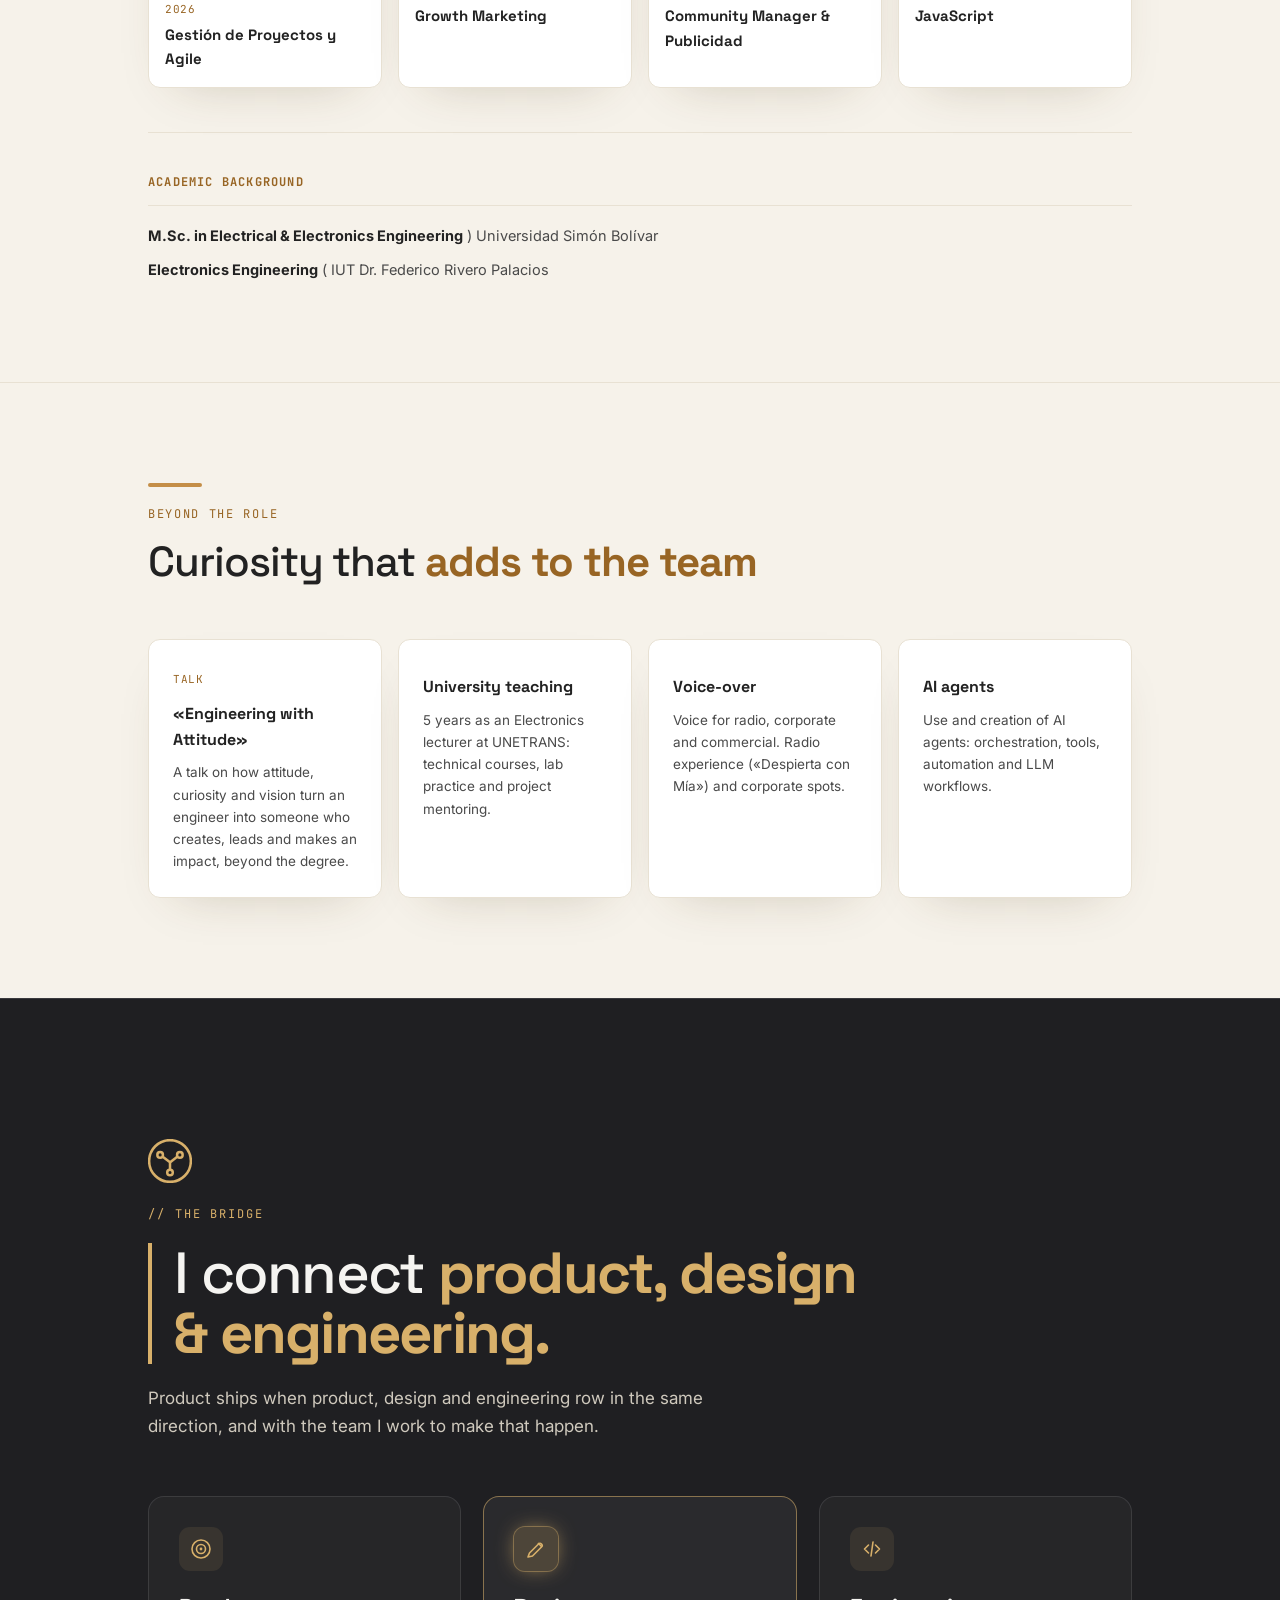
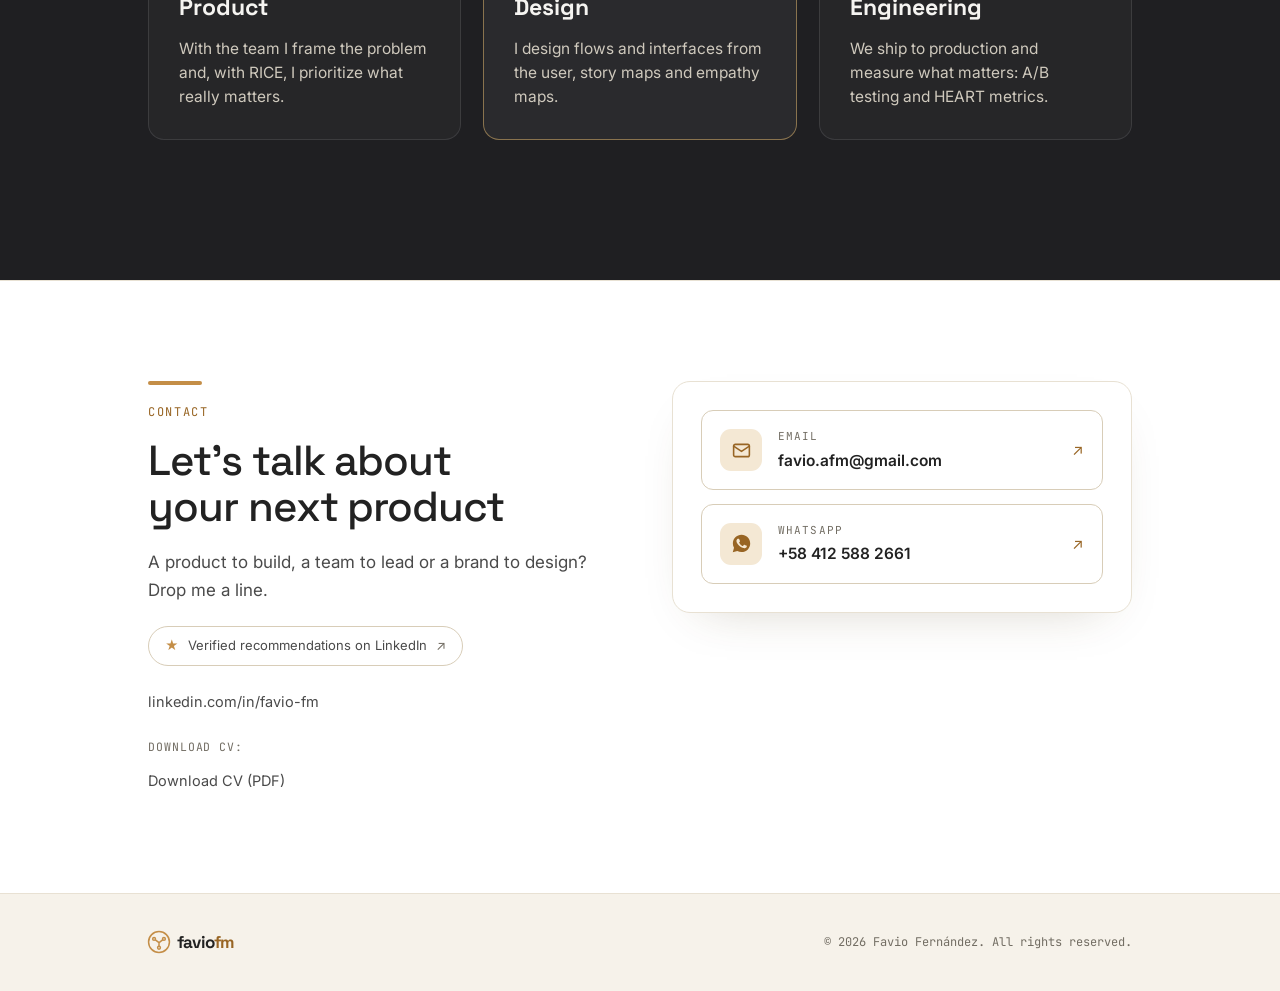
==== commit fcd4e4c9: "contacto: reemplazar formulario por correo + WhatsApp (tarjetas tocables); selector Escritorio/Movil" ====
--- a/index.html
+++ b/index.html
@@ -481,16 +481,18 @@
           <p class="section__sub" data-i18n="design.sub">Productos reales que llevé del problema a producción, con su diseño incluido.</p>
         </header>
         <article class="webcard reveal">
-          <div class="webcard__frame">
-            <div class="webcard__bar">
-              <span class="webcard__dots"><i></i><i></i><i></i></span>
-              <span class="webcard__url">summa · plataforma educativa</span>
-              <div class="webcard__toggle" role="tablist" aria-label="Vista">
-                <button class="webcard__vt is-active" type="button" data-view="desktop" data-i18n="webcard.desktop">Escritorio</button>
-                <button class="webcard__vt" type="button" data-view="mobile" data-i18n="webcard.mobile">Móvil</button>
-              </div>
-            </div>
-            <div class="webcard__view"><iframe src="assets/embed/summa/index.html" title="SUMMA ) landing de la plataforma" loading="lazy"></iframe></div>
+          <div class="webcard__stage">
+            <div class="webcard__toggle" role="tablist" aria-label="Vista">
+              <button class="webcard__vt is-active" type="button" data-view="desktop" data-i18n="webcard.desktop">Escritorio</button>
+              <button class="webcard__vt" type="button" data-view="mobile" data-i18n="webcard.mobile">Móvil</button>
+            </div>
+            <div class="webcard__frame">
+              <div class="webcard__bar">
+                <span class="webcard__dots"><i></i><i></i><i></i></span>
+                <span class="webcard__url">summa · plataforma educativa</span>
+              </div>
+              <div class="webcard__view"><iframe src="assets/embed/summa/index.html" title="SUMMA ) landing de la plataforma" loading="lazy"></iframe></div>
+            </div>
           </div>
           <div class="webcard__info">
             <span class="webcard__tag">EdTech · SaaS</span>
@@ -737,7 +739,6 @@
             <span class="proof-pill__star">★</span><span data-i18n="proof.text">Recomendaciones verificadas en LinkedIn</span><span class="proof-pill__arrow">↗</span>
           </a>
           <ul class="contact__links">
-            <li><a href="mailto:favio.afm@gmail.com">favio.afm@gmail.com</a></li>
             <li><a href="https://www.linkedin.com/in/favio-fm/" target="_blank" rel="noopener">linkedin.com/in/favio-fm</a></li>
           </ul>
           <p class="contact__cvlabel" data-i18n="contact.cv">Descargar CV:</p>
@@ -745,22 +746,28 @@
             <li><a href="assets/cv/CV_FavioFernandez.pdf" download data-i18n="cv.download">Descargar CV (PDF)</a></li>
           </ul>
         </div>
-        <form class="form reveal" data-delay="1" action="https://formspree.io/f/TU_ID_FORMSPREE" method="POST">
-          <label class="form__field">
-            <span data-i18n="form.name">Nombre</span>
-            <input type="text" name="name" required data-i18n-placeholder="form.namePh" placeholder="Tu nombre" />
-          </label>
-          <label class="form__field">
-            <span data-i18n="form.email">Correo</span>
-            <input type="email" name="email" required data-i18n-placeholder="form.emailPh" placeholder="tucorreo@ejemplo.com" />
-          </label>
-          <label class="form__field">
-            <span data-i18n="form.message">Mensaje</span>
-            <textarea name="message" rows="4" required data-i18n-placeholder="form.messagePh" placeholder="Cuéntame brevemente…"></textarea>
-          </label>
-          <button type="submit" class="btn btn--primary" data-i18n="form.submit">Enviar mensaje</button>
-          <p class="form__note" data-i18n="form.note">Nota: el formulario se activa al configurar Formspree.</p>
-        </form>
+        <div class="contact__card reveal" data-delay="1">
+          <a class="contact__method" href="mailto:favio.afm@gmail.com">
+            <span class="contact__method-ic" aria-hidden="true">
+              <svg viewBox="0 0 24 24" fill="none" stroke="currentColor" stroke-width="1.8" stroke-linecap="round" stroke-linejoin="round"><rect x="3" y="5" width="18" height="14" rx="2"/><path d="m3 7 9 6 9-6"/></svg>
+            </span>
+            <span class="contact__method-body">
+              <span class="contact__method-label" data-i18n="contact.email">Correo</span>
+              <span class="contact__method-val">favio.afm@gmail.com</span>
+            </span>
+            <span class="contact__method-arrow" aria-hidden="true">↗</span>
+          </a>
+          <a class="contact__method contact__method--wa" href="https://wa.me/584125882661" target="_blank" rel="noopener">
+            <span class="contact__method-ic" aria-hidden="true">
+              <svg viewBox="0 0 24 24" fill="currentColor"><path d="M12.04 2C6.58 2 2.13 6.45 2.13 11.91c0 1.75.46 3.45 1.32 4.95L2 22l5.25-1.38a9.9 9.9 0 0 0 4.79 1.22h.01c5.46 0 9.91-4.45 9.91-9.91C21.96 6.45 17.5 2 12.04 2Zm5.8 14.02c-.24.68-1.42 1.31-1.95 1.36-.5.05-1.13.07-1.83-.11-.42-.13-.96-.31-1.66-.61-2.92-1.26-4.82-4.2-4.97-4.4-.15-.2-1.19-1.58-1.19-3.02 0-1.44.76-2.15 1.02-2.44.27-.29.59-.36.79-.36.2 0 .4 0 .57.01.18.01.43-.07.67.51.24.59.83 2.03.9 2.18.07.15.12.32.02.51-.1.2-.15.32-.3.49-.15.18-.31.39-.44.53-.15.15-.3.31-.13.6.17.29.76 1.25 1.63 2.02 1.12.99 2.06 1.3 2.35 1.45.29.15.46.12.63-.07.17-.2.72-.84.91-1.13.19-.29.39-.24.65-.15.27.1 1.7.8 1.99.95.29.15.48.22.55.34.07.12.07.7-.17 1.38Z"/></svg>
+            </span>
+            <span class="contact__method-body">
+              <span class="contact__method-label">WhatsApp</span>
+              <span class="contact__method-val">+58 412 588 2661</span>
+            </span>
+            <span class="contact__method-arrow" aria-hidden="true">↗</span>
+          </a>
+        </div>
       </div>
     </section>
   </main>
--- a/assets/css/styles.css
+++ b/assets/css/styles.css
@@ -430,9 +430,11 @@
 .webcard__dots i { width: 11px; height: 11px; border-radius: 50%; background: #cfc7b8; }
 .webcard__dots i:nth-child(1) { background: #e6a08a; } .webcard__dots i:nth-child(2) { background: #e6c98a; } .webcard__dots i:nth-child(3) { background: #9ec79a; }
 .webcard__url { flex: 1; min-width: 0; font-family: var(--font-mono); font-size: 12px; color: var(--dim); background: #fff; border: 1px solid var(--line); border-radius: 7px; padding: 6px 12px; white-space: nowrap; overflow: hidden; text-overflow: ellipsis; }
-.webcard__toggle { flex-shrink: 0; display: flex; gap: 2px; background: #fff; border: 1px solid var(--line); border-radius: 8px; padding: 2px; }
-.webcard__vt { font-family: var(--font-mono); font-size: 11px; letter-spacing: .02em; padding: 5px 11px; border: 0; background: none; color: #726d63; border-radius: 6px; cursor: pointer; transition: color .2s, background .2s; }
-.webcard__vt.is-active { background: #f1ece2; color: #986524; }
+.webcard__stage { display: flex; flex-direction: column; gap: 14px; }
+.webcard__toggle { display: inline-flex; gap: 8px; align-self: flex-start; }
+.webcard__vt { font-family: var(--font-mono); font-size: 12px; letter-spacing: .04em; padding: 7px 15px; border: 1px solid var(--line-2); border-radius: 999px; background: var(--surface); color: var(--soft); cursor: pointer; transition: color .2s, background .2s, border-color .2s; }
+.webcard__vt:hover { border-color: var(--accent); color: var(--accent-ink); }
+.webcard__vt.is-active { background: var(--accent-tint); border-color: var(--accent); color: var(--accent-ink); }
 .webcard__view { position: relative; }
 .webcard__view iframe { transition: width .35s var(--ease); }
 .webcard__view.is-mobile { display: flex; justify-content: center; background: repeating-linear-gradient(45deg, #0d1526, #0d1526 10px, #101a2e 10px, #101a2e 20px); }
@@ -570,6 +572,17 @@
 .form__field input::placeholder, .form__field textarea::placeholder { color: var(--dim); }
 .form .btn { width: 100%; padding: 13px; }
 .form__note { font-size: 12px; color: var(--dim); text-align: center; }
+
+/* contacto directo: correo + whatsapp */
+.contact__card { display: flex; flex-direction: column; gap: 14px; background: var(--surface); border: 1px solid var(--line); border-radius: var(--radius-lg); padding: clamp(20px, 3vw, 28px); box-shadow: var(--shadow); }
+.contact__method { display: flex; align-items: center; gap: 16px; padding: 16px 18px; border: 1px solid var(--line-2); border-radius: var(--radius); background: var(--bg); transition: border-color .2s, background .2s, transform .2s; }
+.contact__method:hover { border-color: var(--accent); background: var(--accent-tint); transform: translateY(-2px); }
+.contact__method-ic { width: 42px; height: 42px; flex-shrink: 0; display: flex; align-items: center; justify-content: center; border-radius: 11px; background: var(--accent-tint); color: var(--accent-ink); }
+.contact__method-ic svg { width: 21px; height: 21px; }
+.contact__method-body { display: flex; flex-direction: column; gap: 2px; flex: 1; min-width: 0; }
+.contact__method-label { font-family: var(--font-mono); font-size: 11px; text-transform: uppercase; letter-spacing: .1em; color: var(--dim); }
+.contact__method-val { font-size: 15.5px; font-weight: 600; color: var(--text); overflow: hidden; text-overflow: ellipsis; white-space: nowrap; }
+.contact__method-arrow { color: var(--accent-ink); flex-shrink: 0; font-size: 15px; }
 
 /* ---------- Footer ---------- */
 .footer { border-top: 1px solid var(--line); padding: 34px 0; background: var(--bg-alt); }
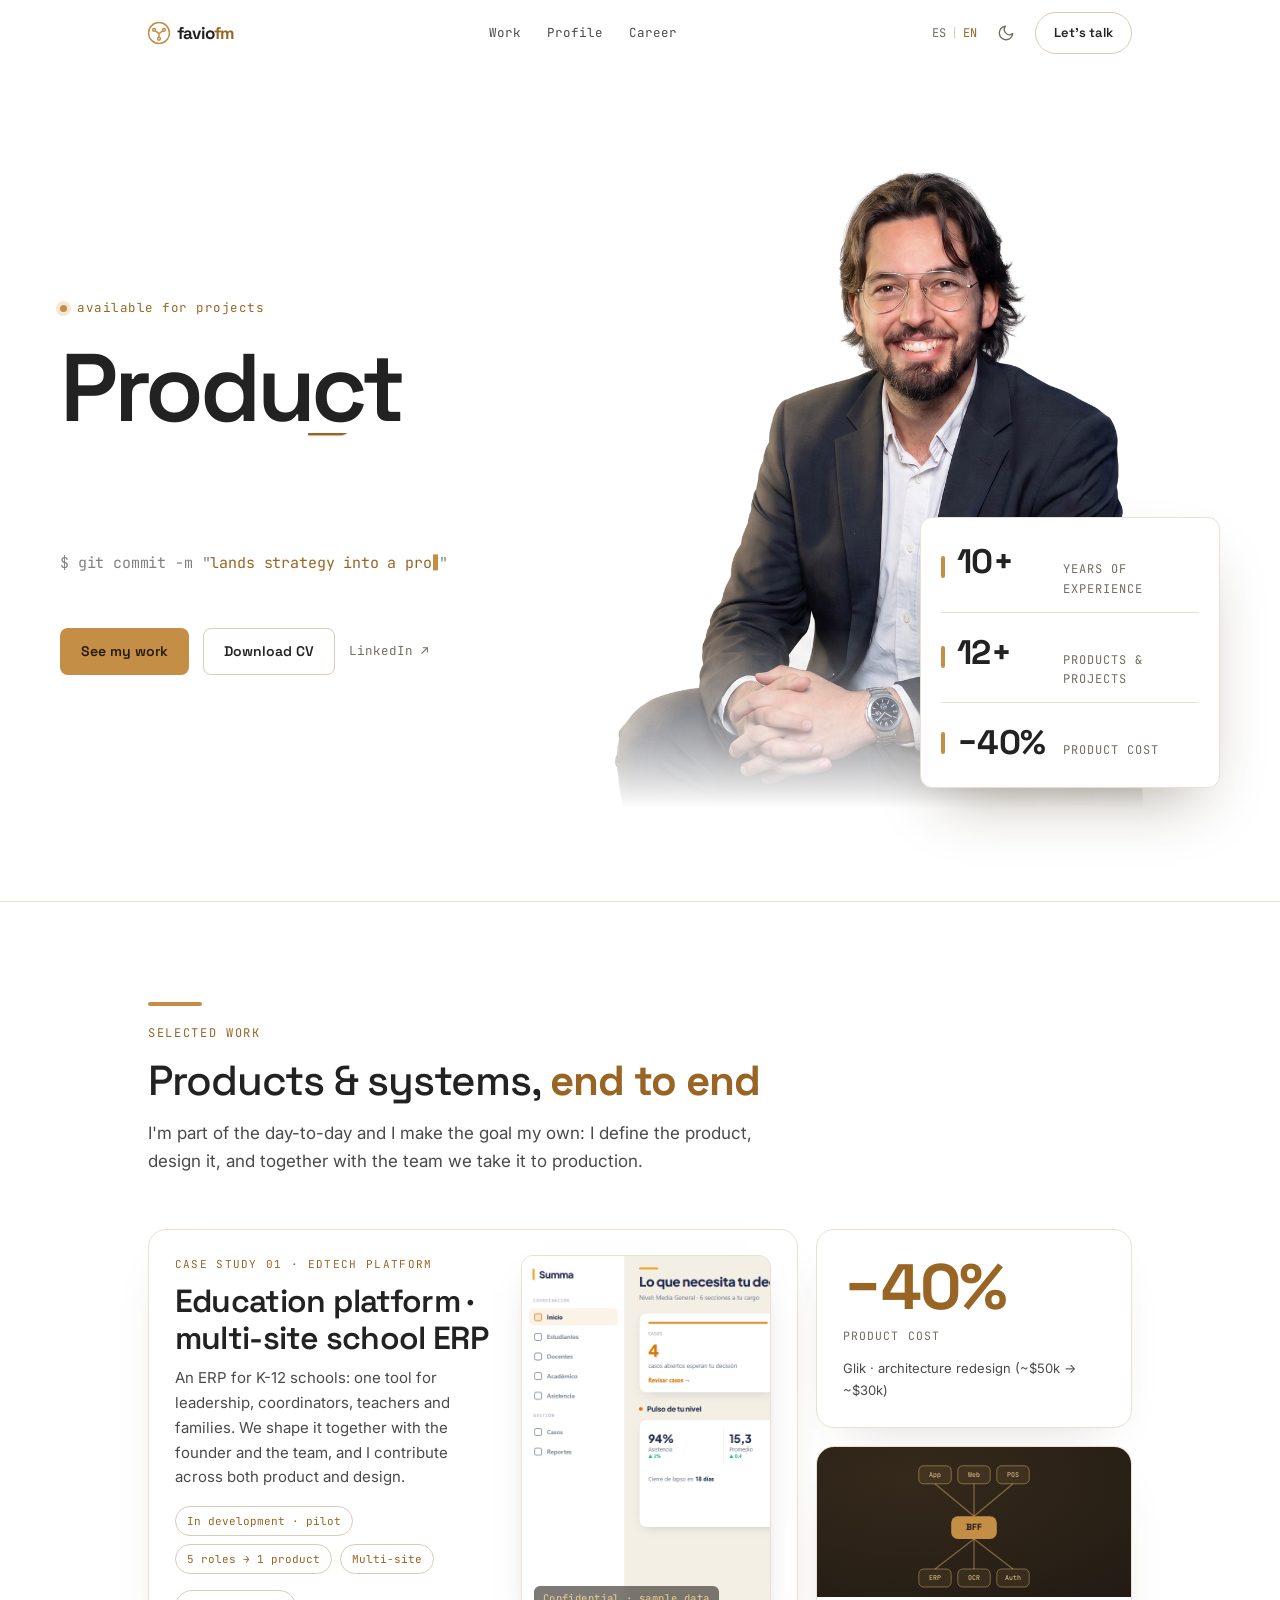
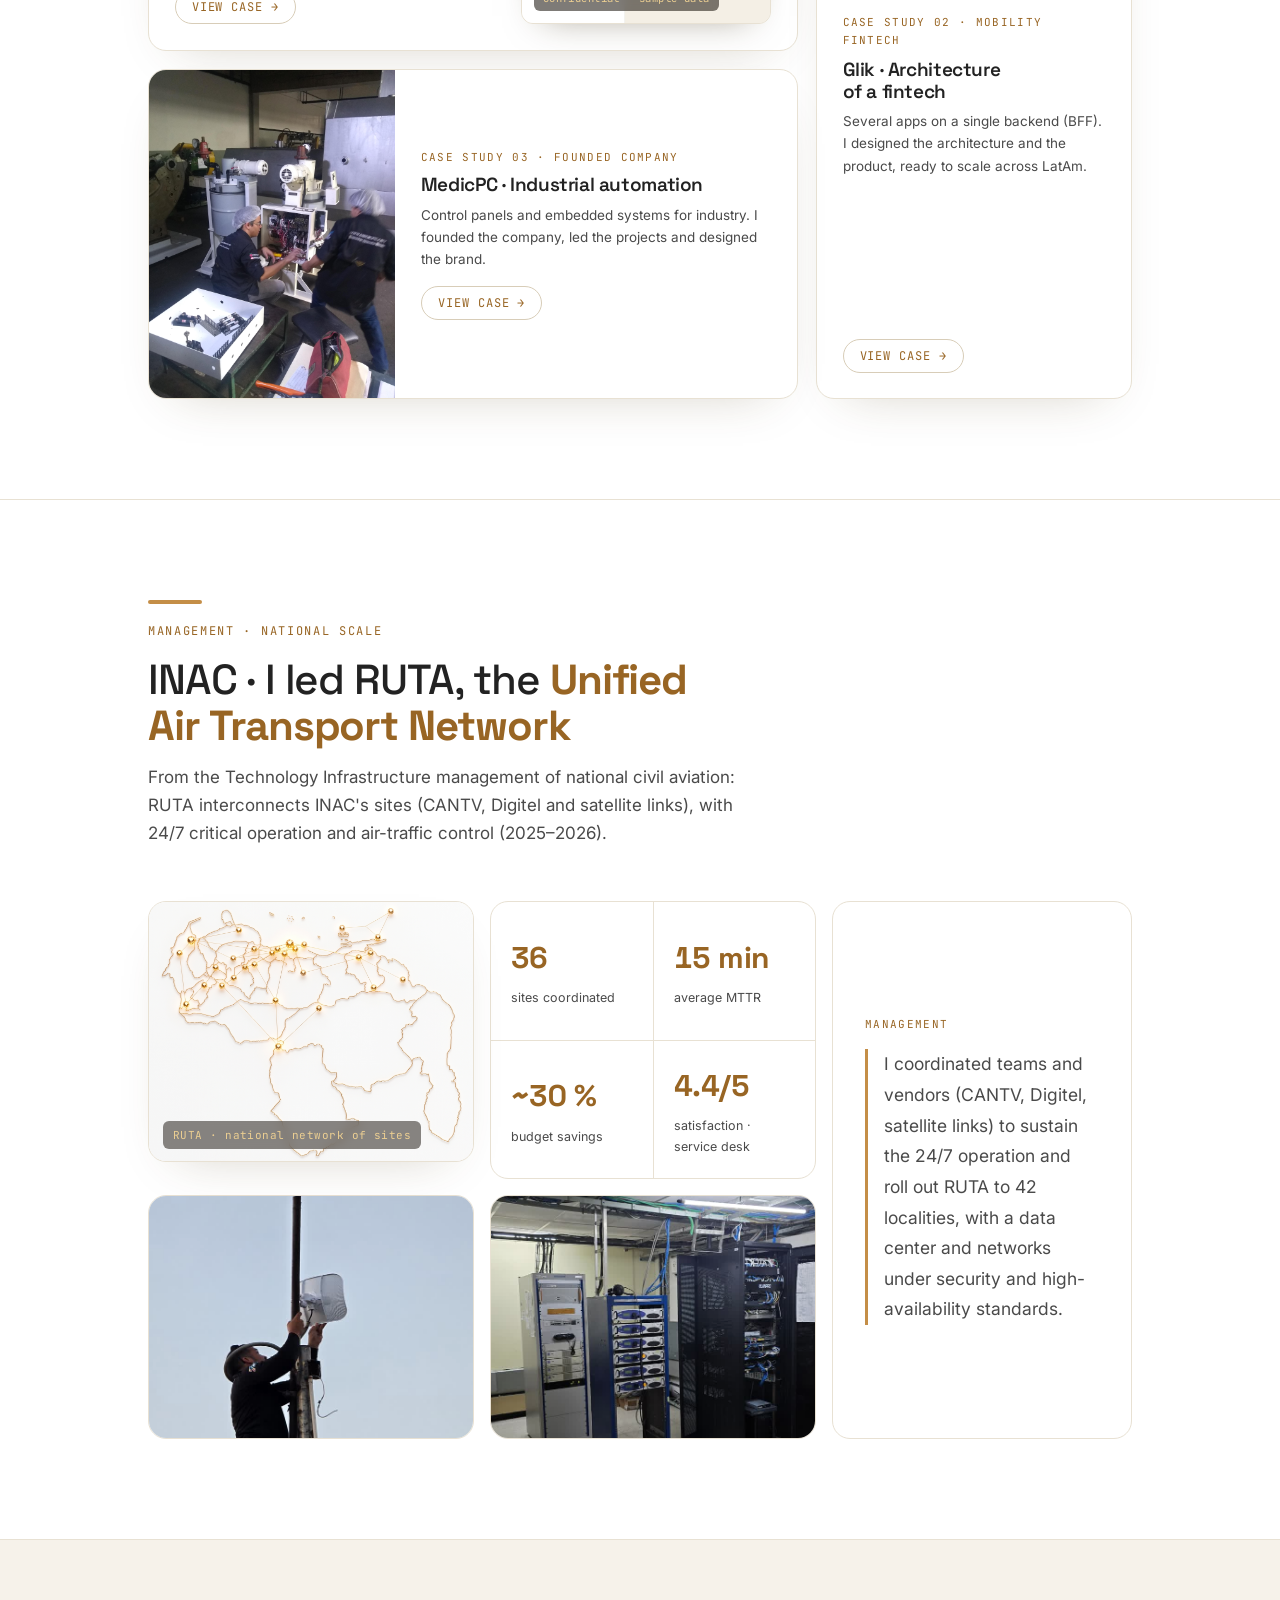
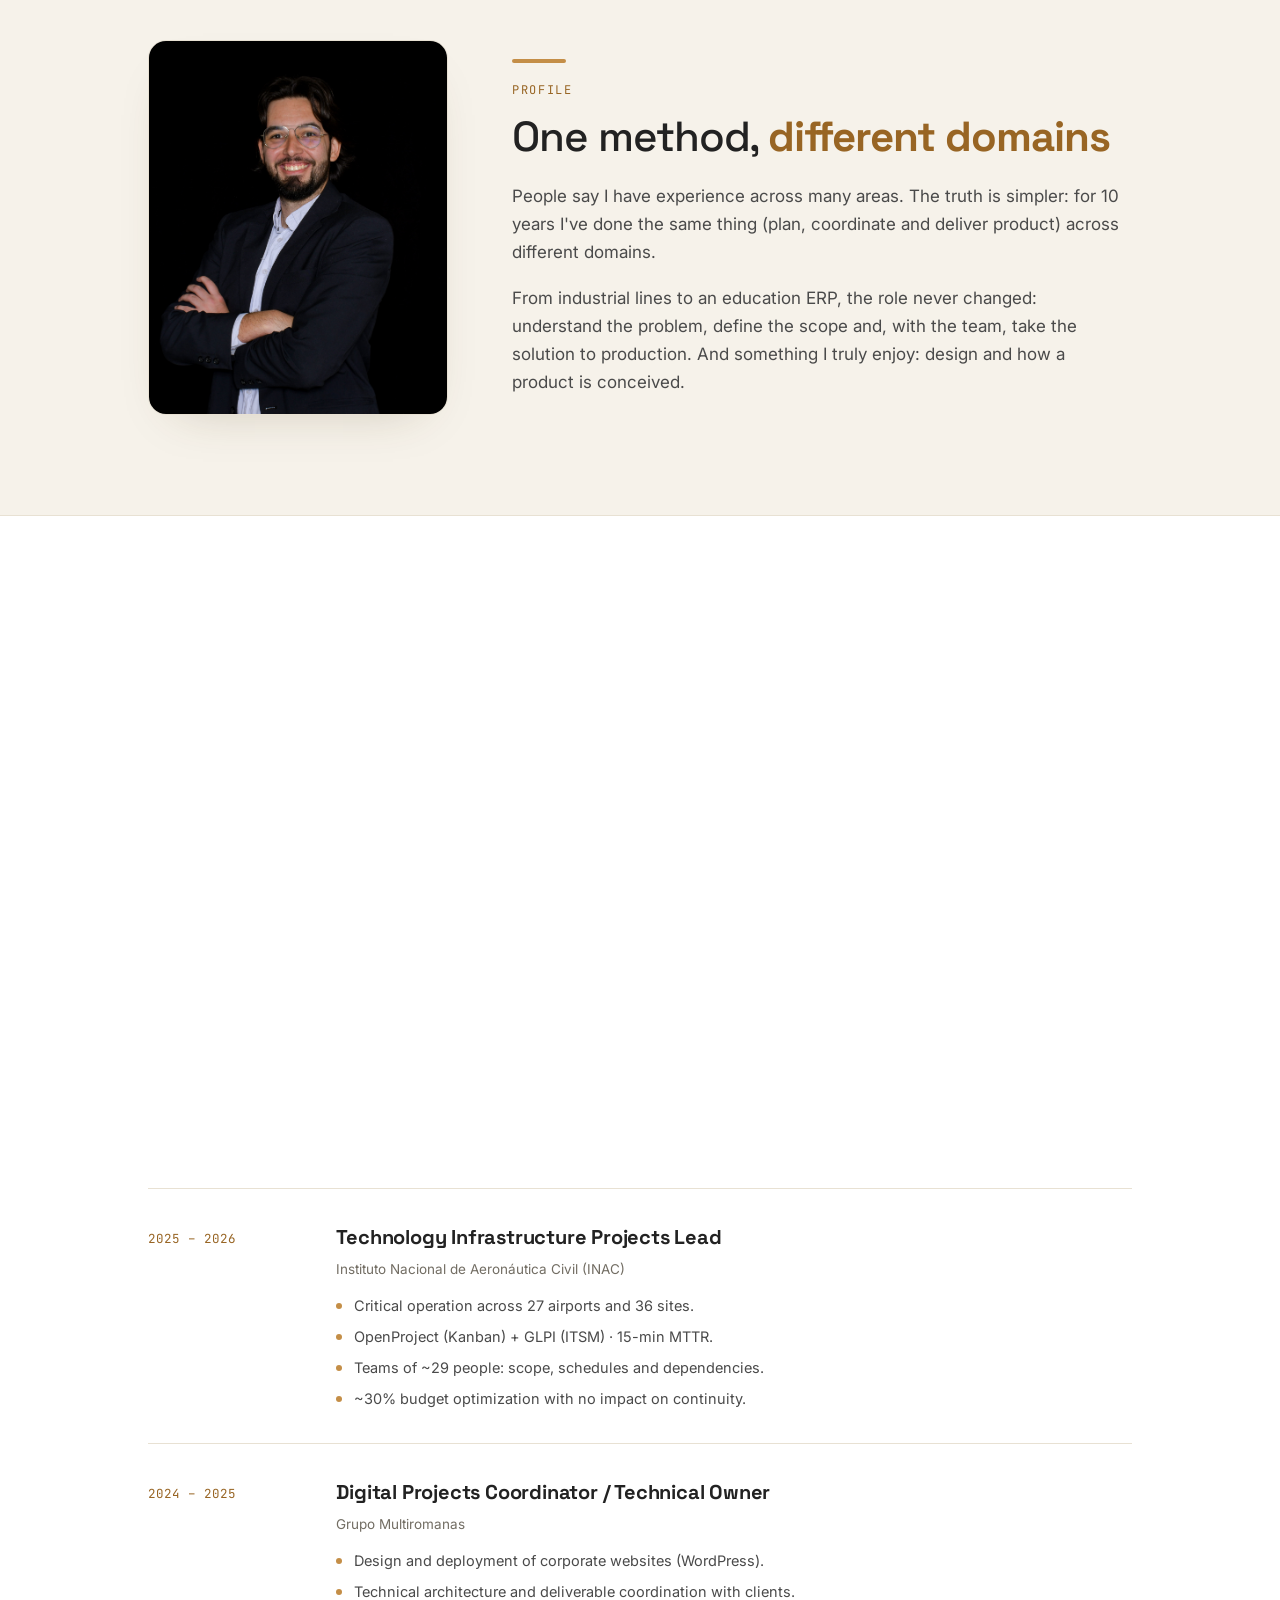
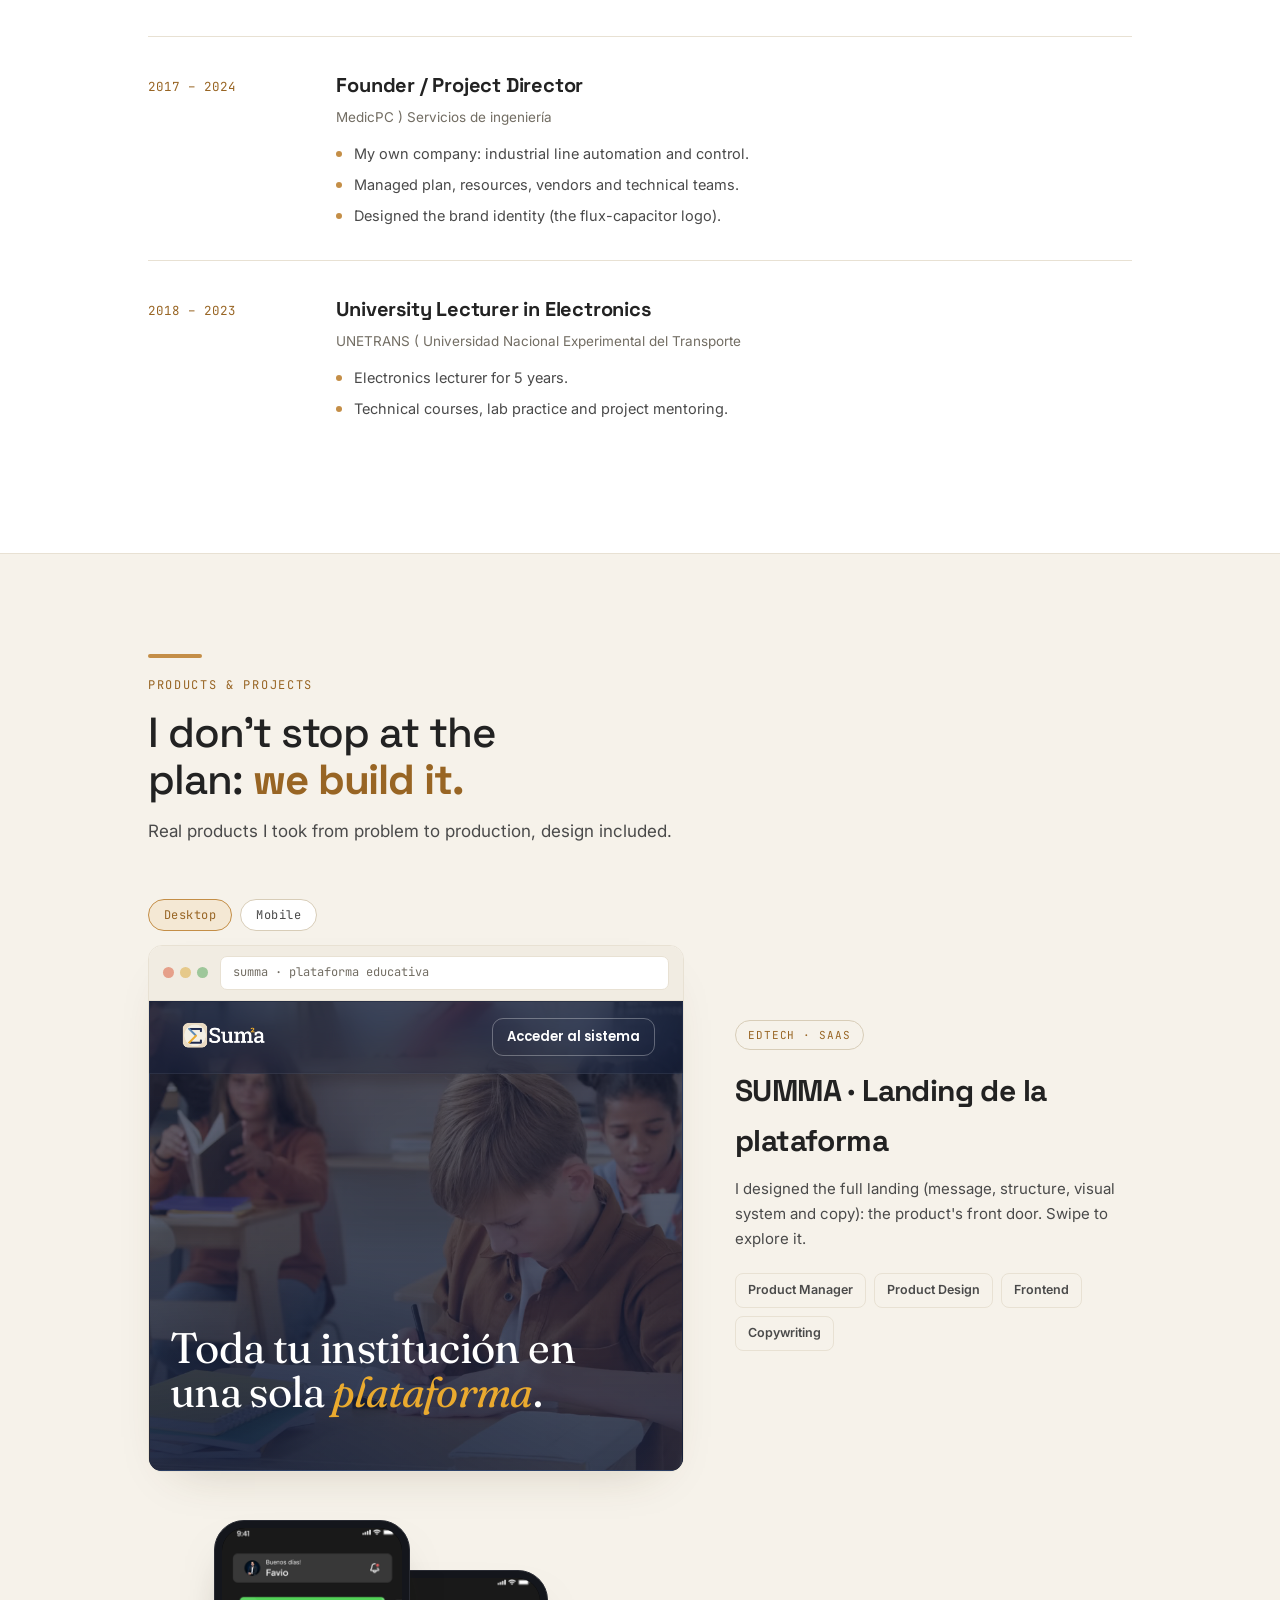
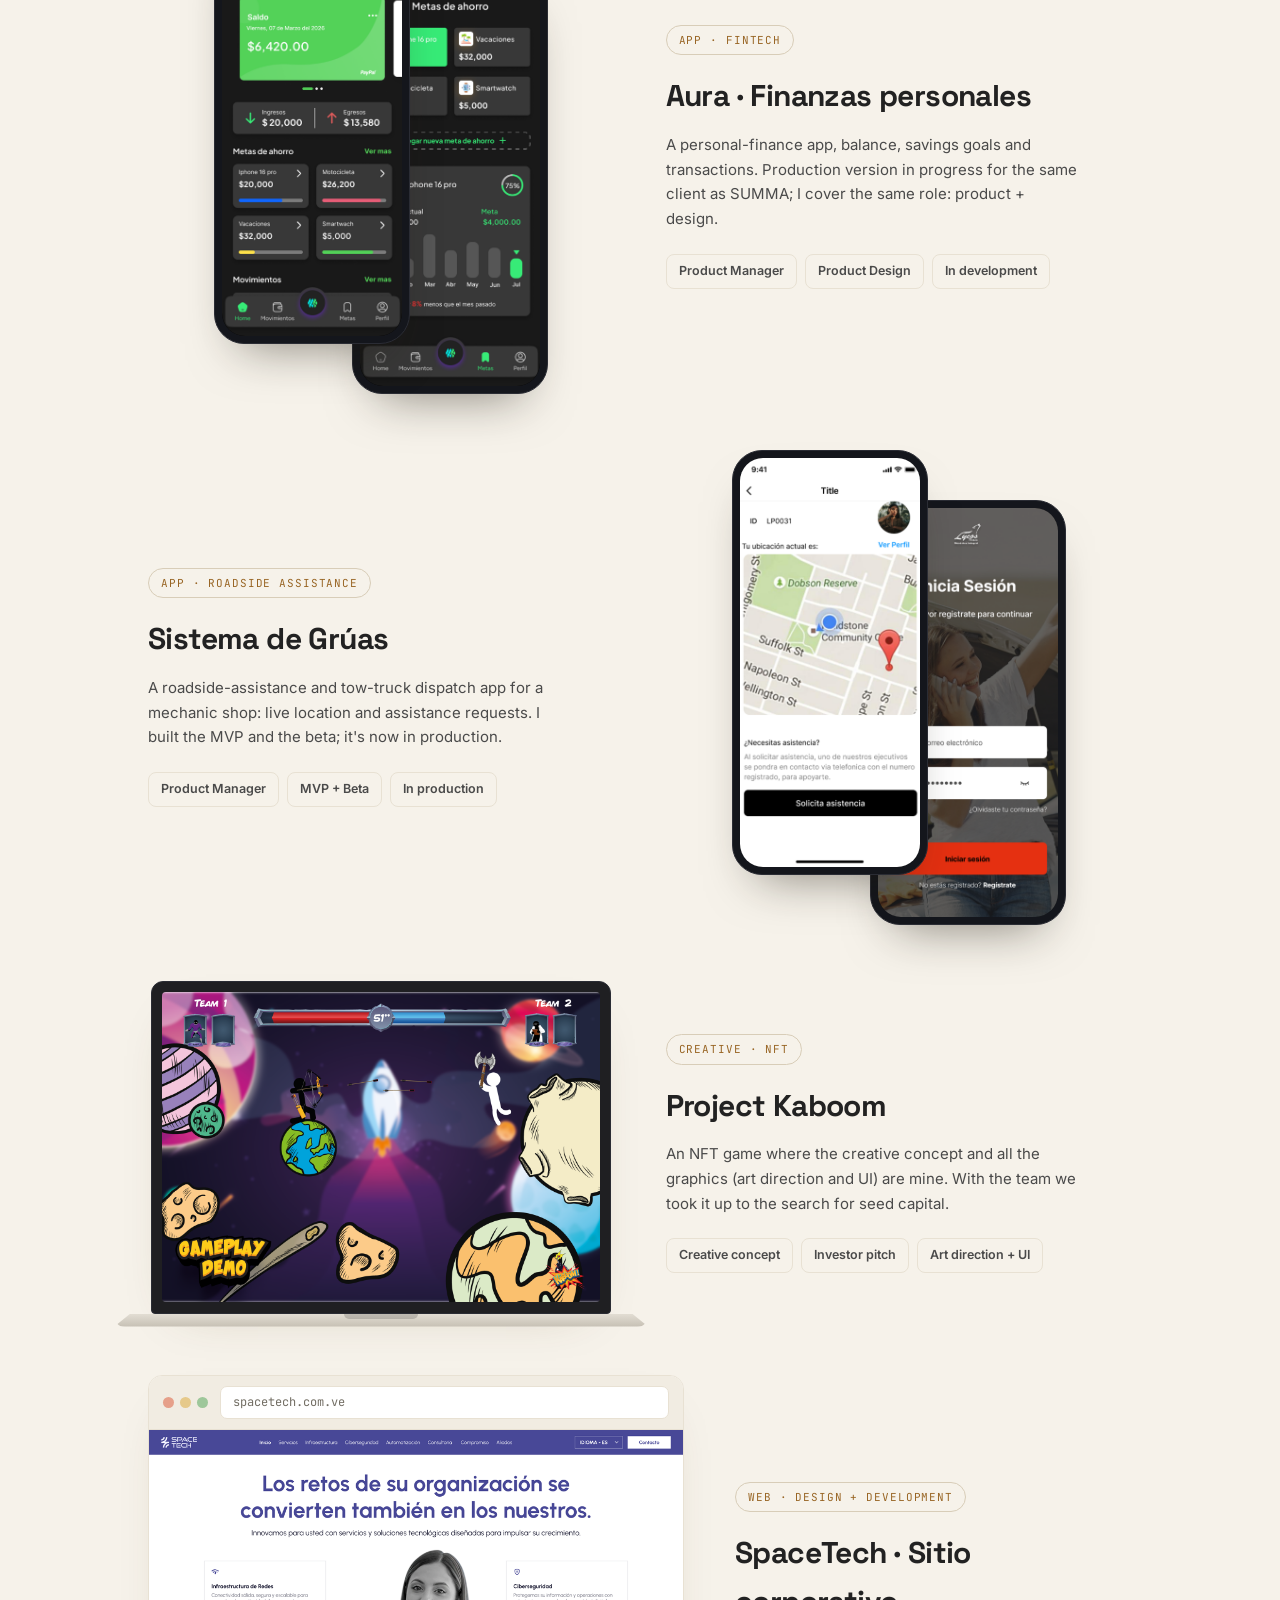
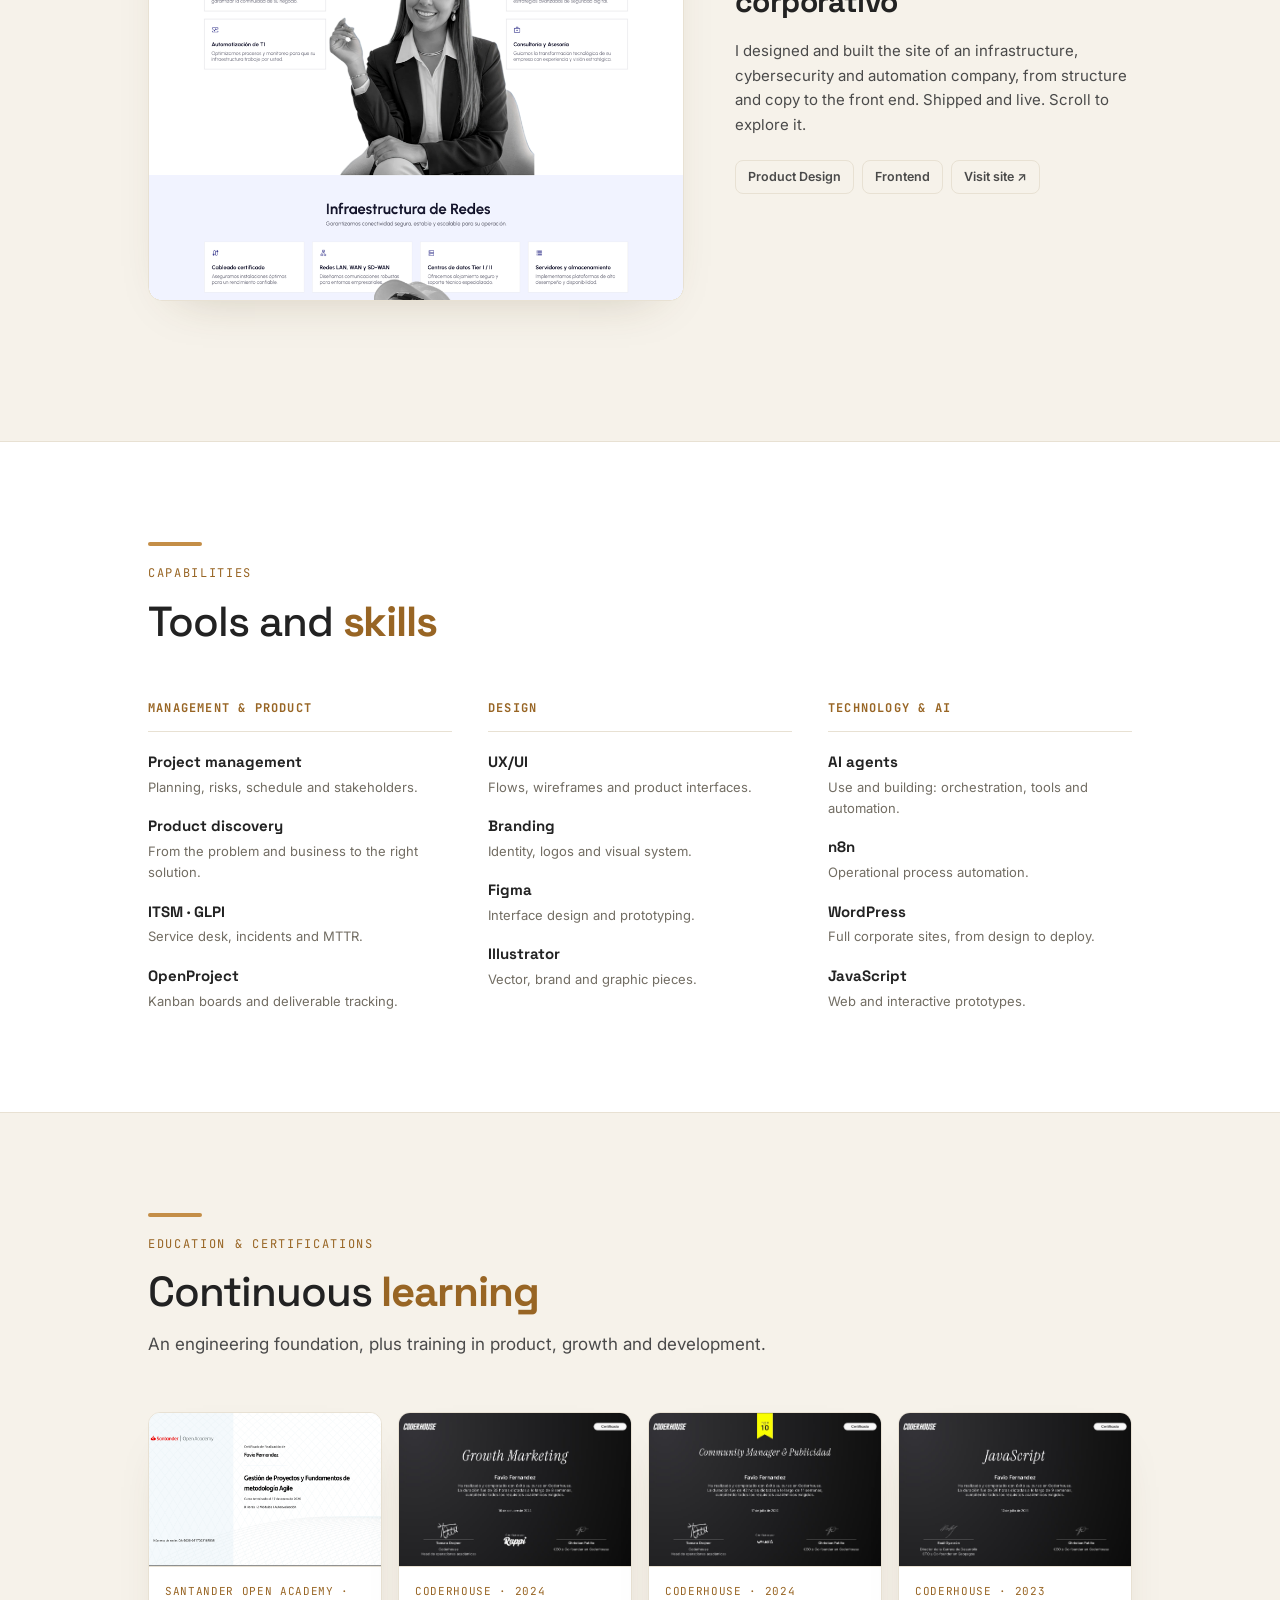
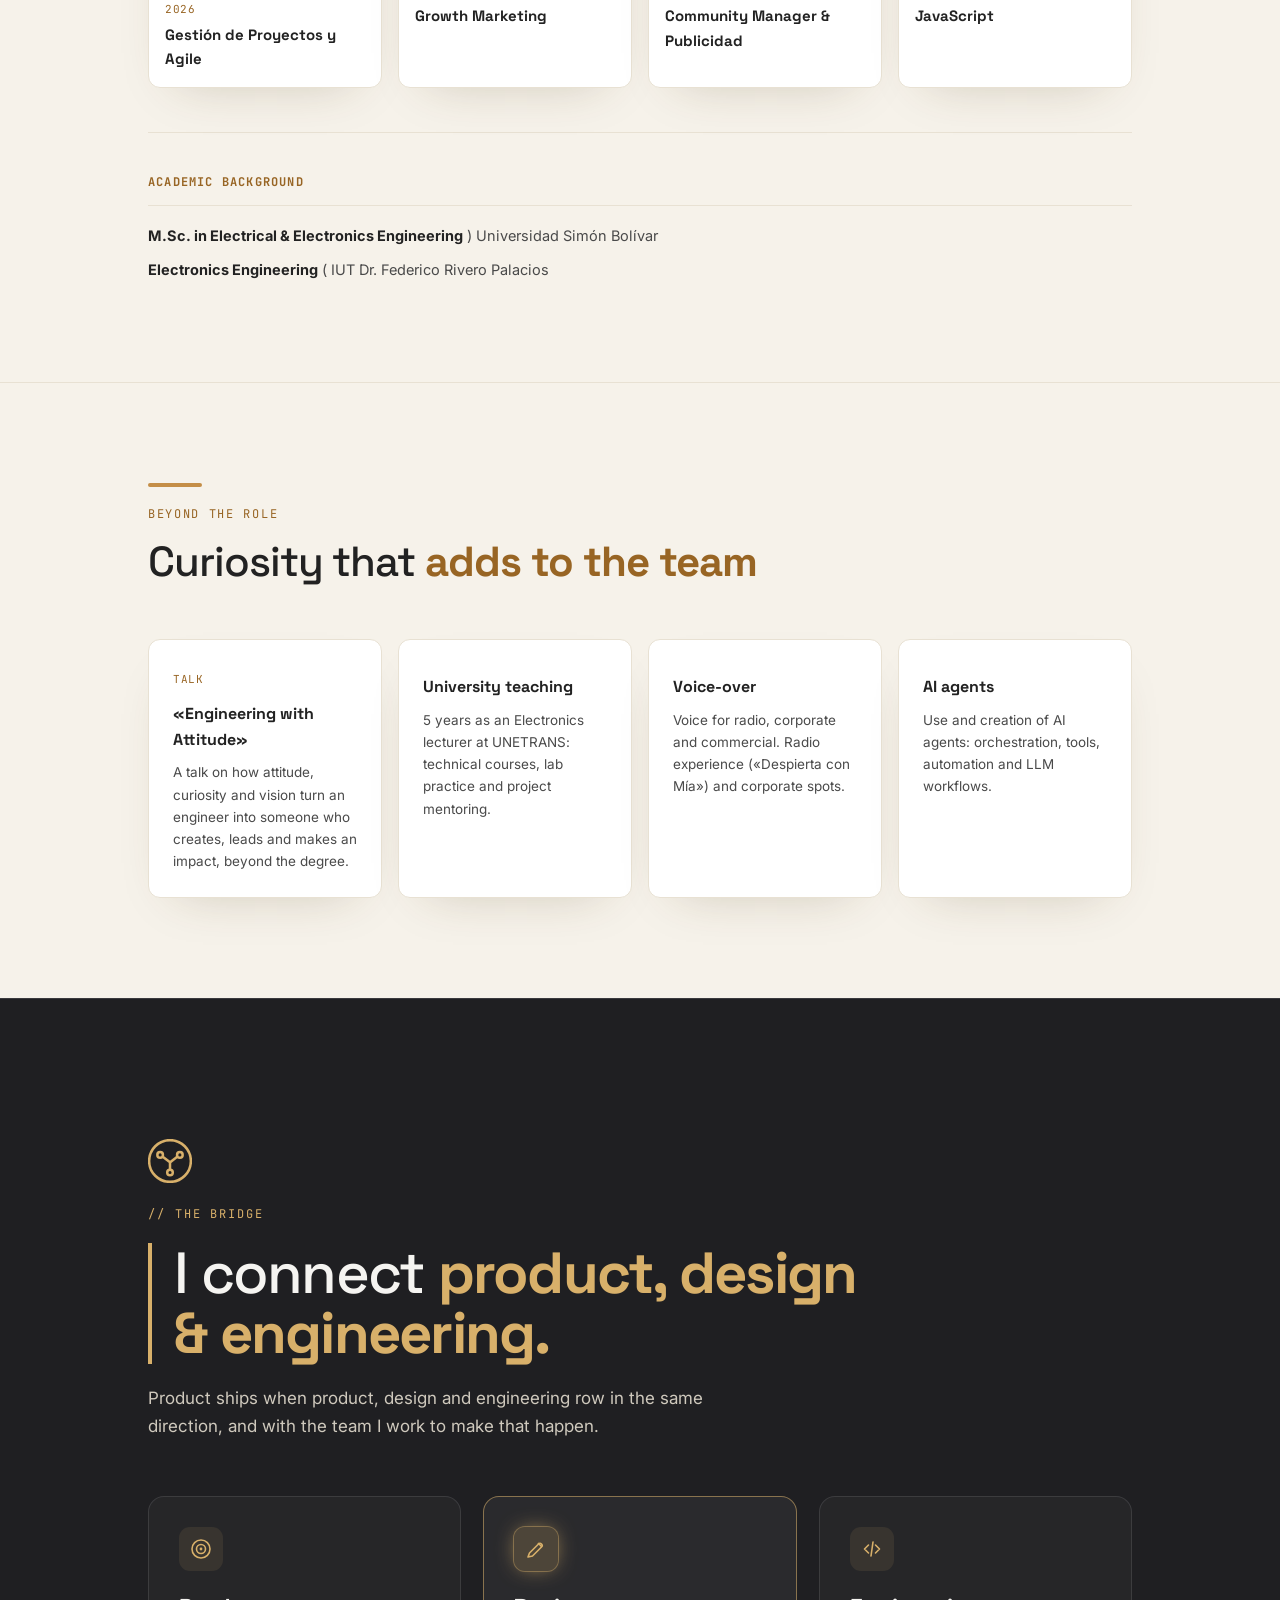
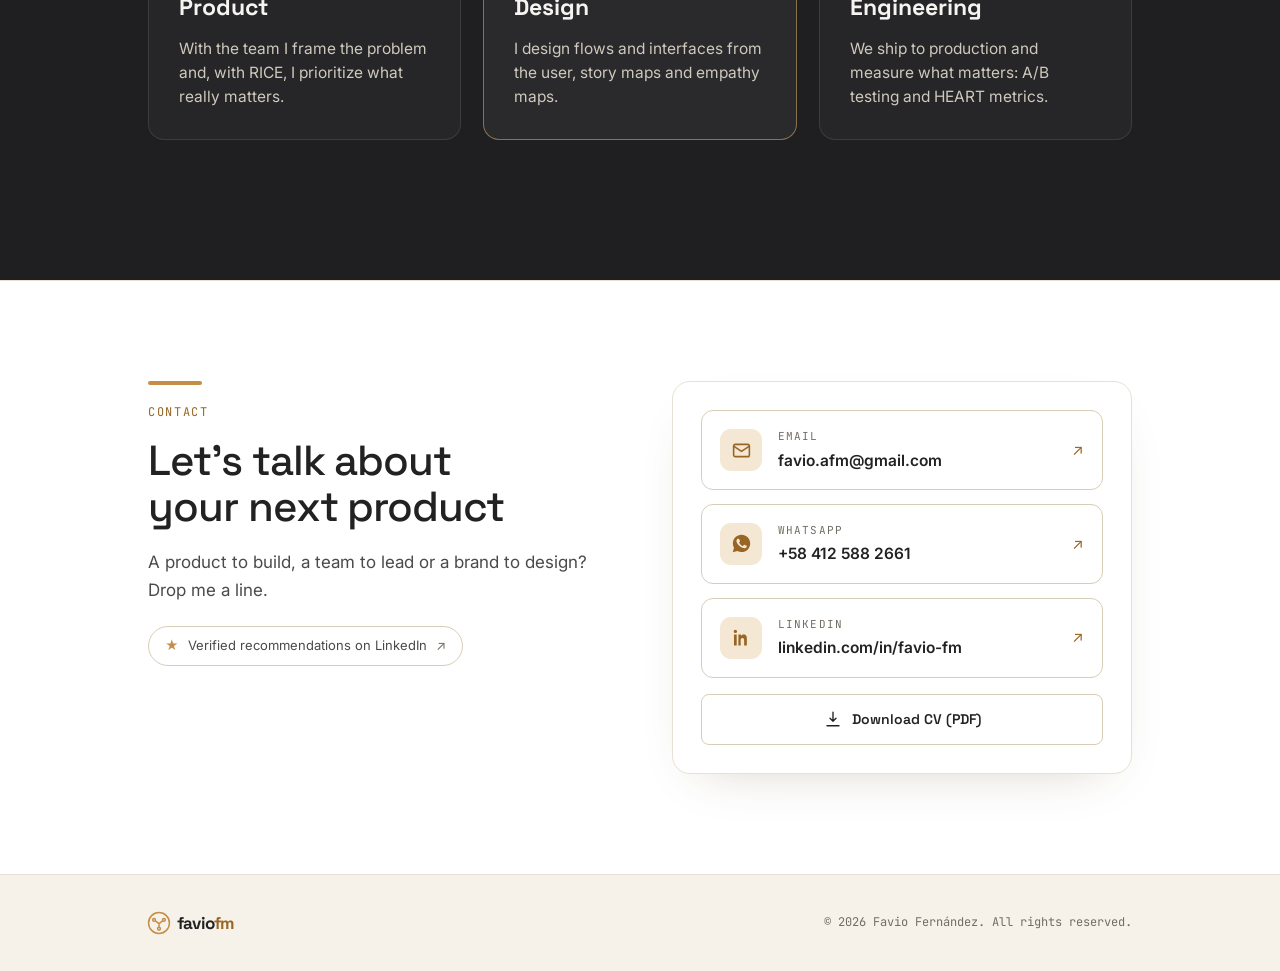
==== commit 90a7eb35: "contacto: agrupar enlaces (correo, whatsapp, linkedin, CV) en una sola tarjeta; limpiar columna izqu" ====
--- a/index.html
+++ b/index.html
@@ -738,13 +738,6 @@
           <a class="proof-pill" href="https://www.linkedin.com/in/favio-fm/details/recommendations/" target="_blank" rel="noopener">
             <span class="proof-pill__star">★</span><span data-i18n="proof.text">Recomendaciones verificadas en LinkedIn</span><span class="proof-pill__arrow">↗</span>
           </a>
-          <ul class="contact__links">
-            <li><a href="https://www.linkedin.com/in/favio-fm/" target="_blank" rel="noopener">linkedin.com/in/favio-fm</a></li>
-          </ul>
-          <p class="contact__cvlabel" data-i18n="contact.cv">Descargar CV:</p>
-          <ul class="contact__links contact__links--cv">
-            <li><a href="assets/cv/CV_FavioFernandez.pdf" download data-i18n="cv.download">Descargar CV (PDF)</a></li>
-          </ul>
         </div>
         <div class="contact__card reveal" data-delay="1">
           <a class="contact__method" href="mailto:favio.afm@gmail.com">
@@ -766,6 +759,20 @@
               <span class="contact__method-val">+58 412 588 2661</span>
             </span>
             <span class="contact__method-arrow" aria-hidden="true">↗</span>
+          </a>
+          <a class="contact__method" href="https://www.linkedin.com/in/favio-fm/" target="_blank" rel="noopener">
+            <span class="contact__method-ic" aria-hidden="true">
+              <svg viewBox="0 0 24 24" fill="currentColor"><path d="M6.94 5A1.94 1.94 0 1 1 3.06 5a1.94 1.94 0 0 1 3.88 0ZM3.4 8.5h3.1V21H3.4V8.5Zm5.06 0h2.97v1.71h.04c.41-.78 1.42-1.6 2.93-1.6 3.13 0 3.71 2.06 3.71 4.74V21h-3.09v-5.53c0-1.32-.02-3.02-1.84-3.02-1.84 0-2.12 1.44-2.12 2.92V21H8.46V8.5Z"/></svg>
+            </span>
+            <span class="contact__method-body">
+              <span class="contact__method-label">LinkedIn</span>
+              <span class="contact__method-val">linkedin.com/in/favio-fm</span>
+            </span>
+            <span class="contact__method-arrow" aria-hidden="true">↗</span>
+          </a>
+          <a class="contact__cv btn btn--ghost" href="assets/cv/CV_FavioFernandez.pdf" download>
+            <svg viewBox="0 0 24 24" fill="none" stroke="currentColor" stroke-width="1.8" stroke-linecap="round" stroke-linejoin="round" aria-hidden="true"><path d="M12 3v12m0 0 4-4m-4 4-4-4M4 21h16"/></svg>
+            <span data-i18n="cv.download">Descargar CV (PDF)</span>
           </a>
         </div>
       </div>
--- a/assets/css/styles.css
+++ b/assets/css/styles.css
@@ -583,6 +583,8 @@
 .contact__method-label { font-family: var(--font-mono); font-size: 11px; text-transform: uppercase; letter-spacing: .1em; color: var(--dim); }
 .contact__method-val { font-size: 15.5px; font-weight: 600; color: var(--text); overflow: hidden; text-overflow: ellipsis; white-space: nowrap; }
 .contact__method-arrow { color: var(--accent-ink); flex-shrink: 0; font-size: 15px; }
+.contact__cv { width: 100%; gap: 10px; padding: 13px; margin-top: 2px; }
+.contact__cv svg { width: 18px; height: 18px; }
 
 /* ---------- Footer ---------- */
 .footer { border-top: 1px solid var(--line); padding: 34px 0; background: var(--bg-alt); }
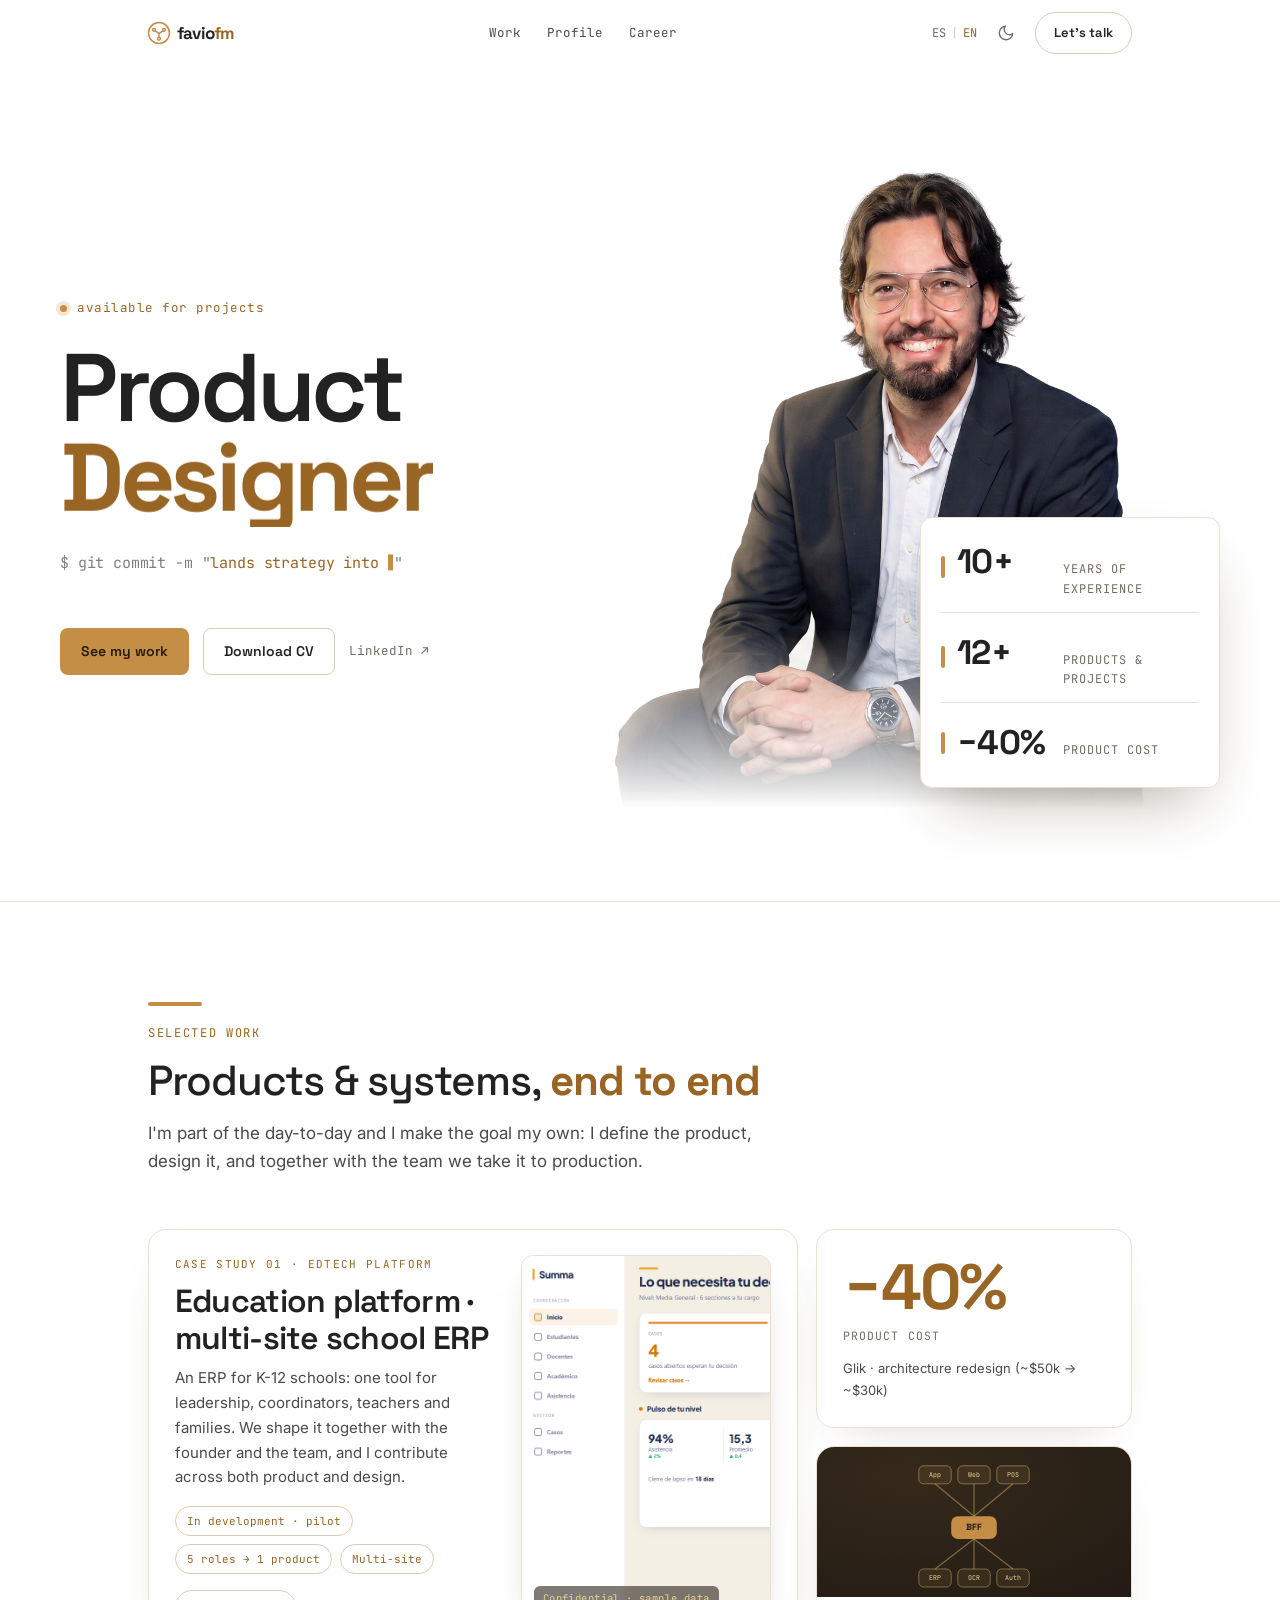
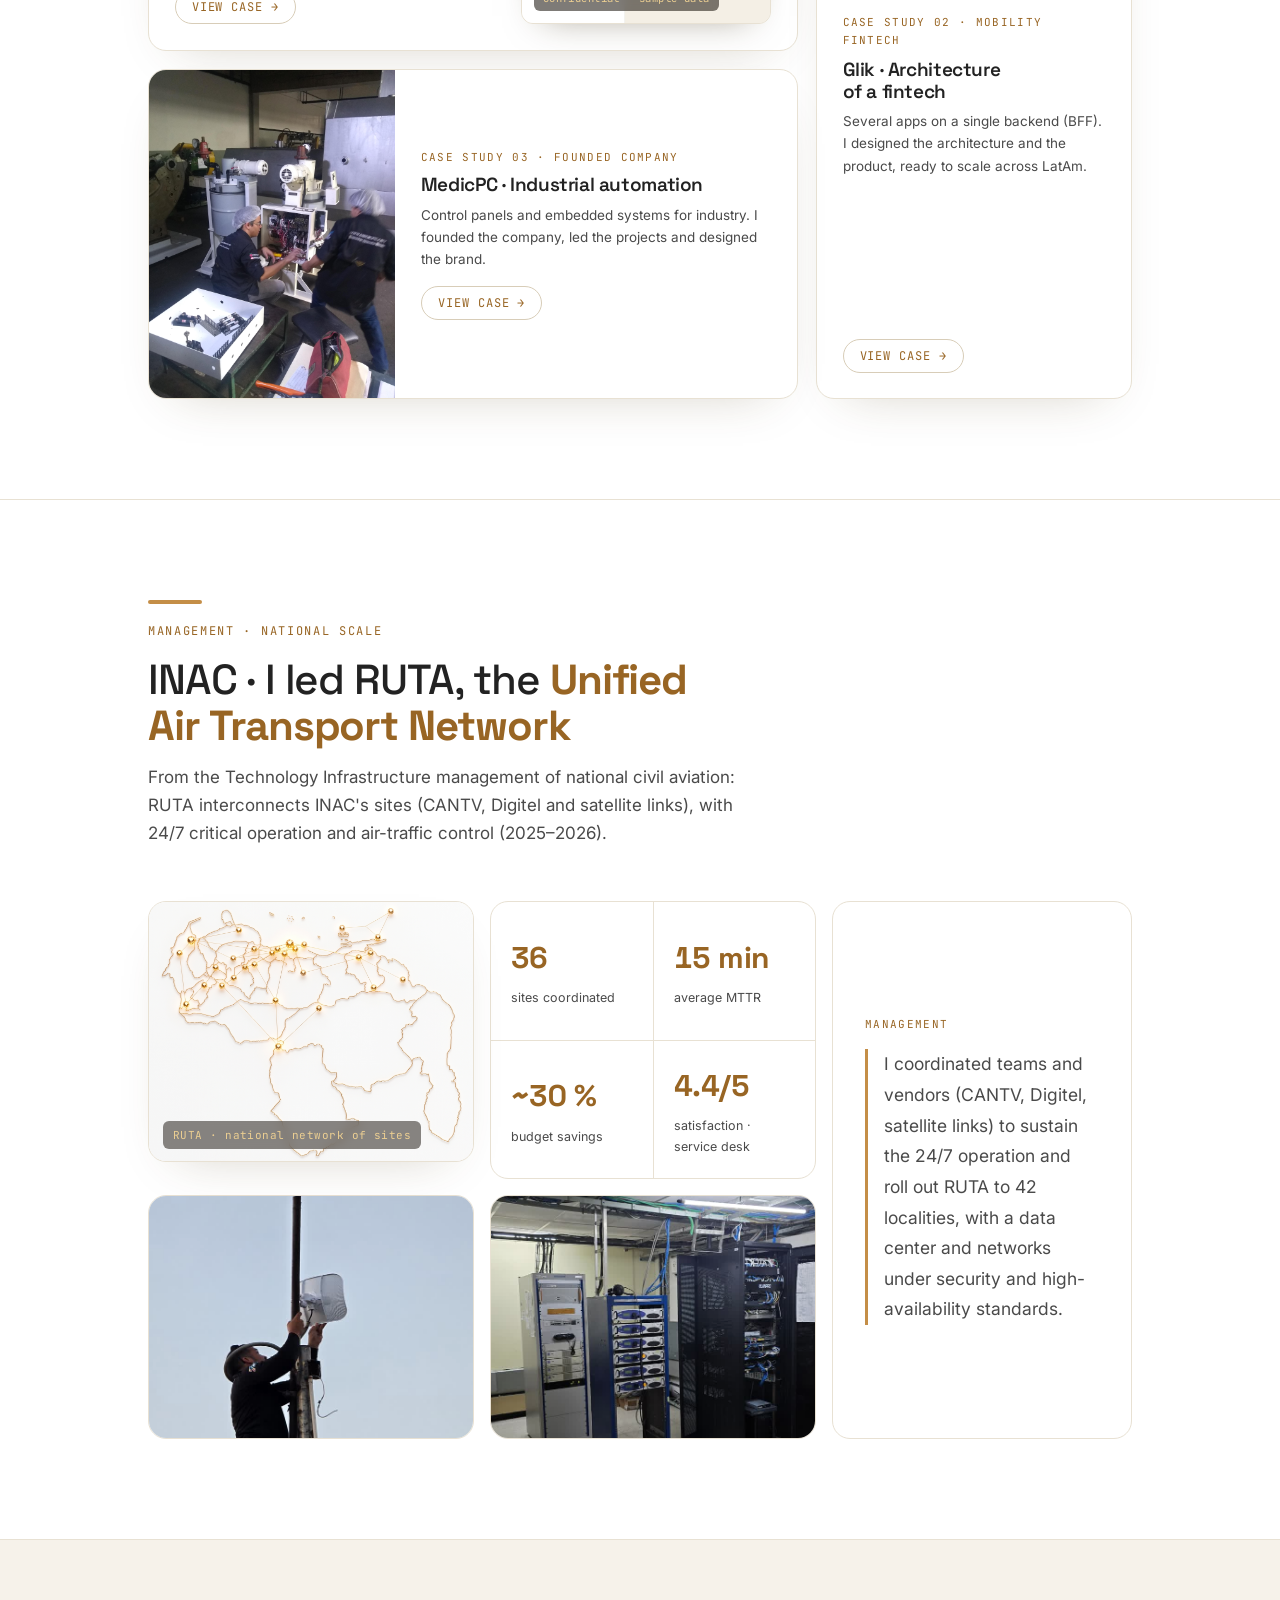
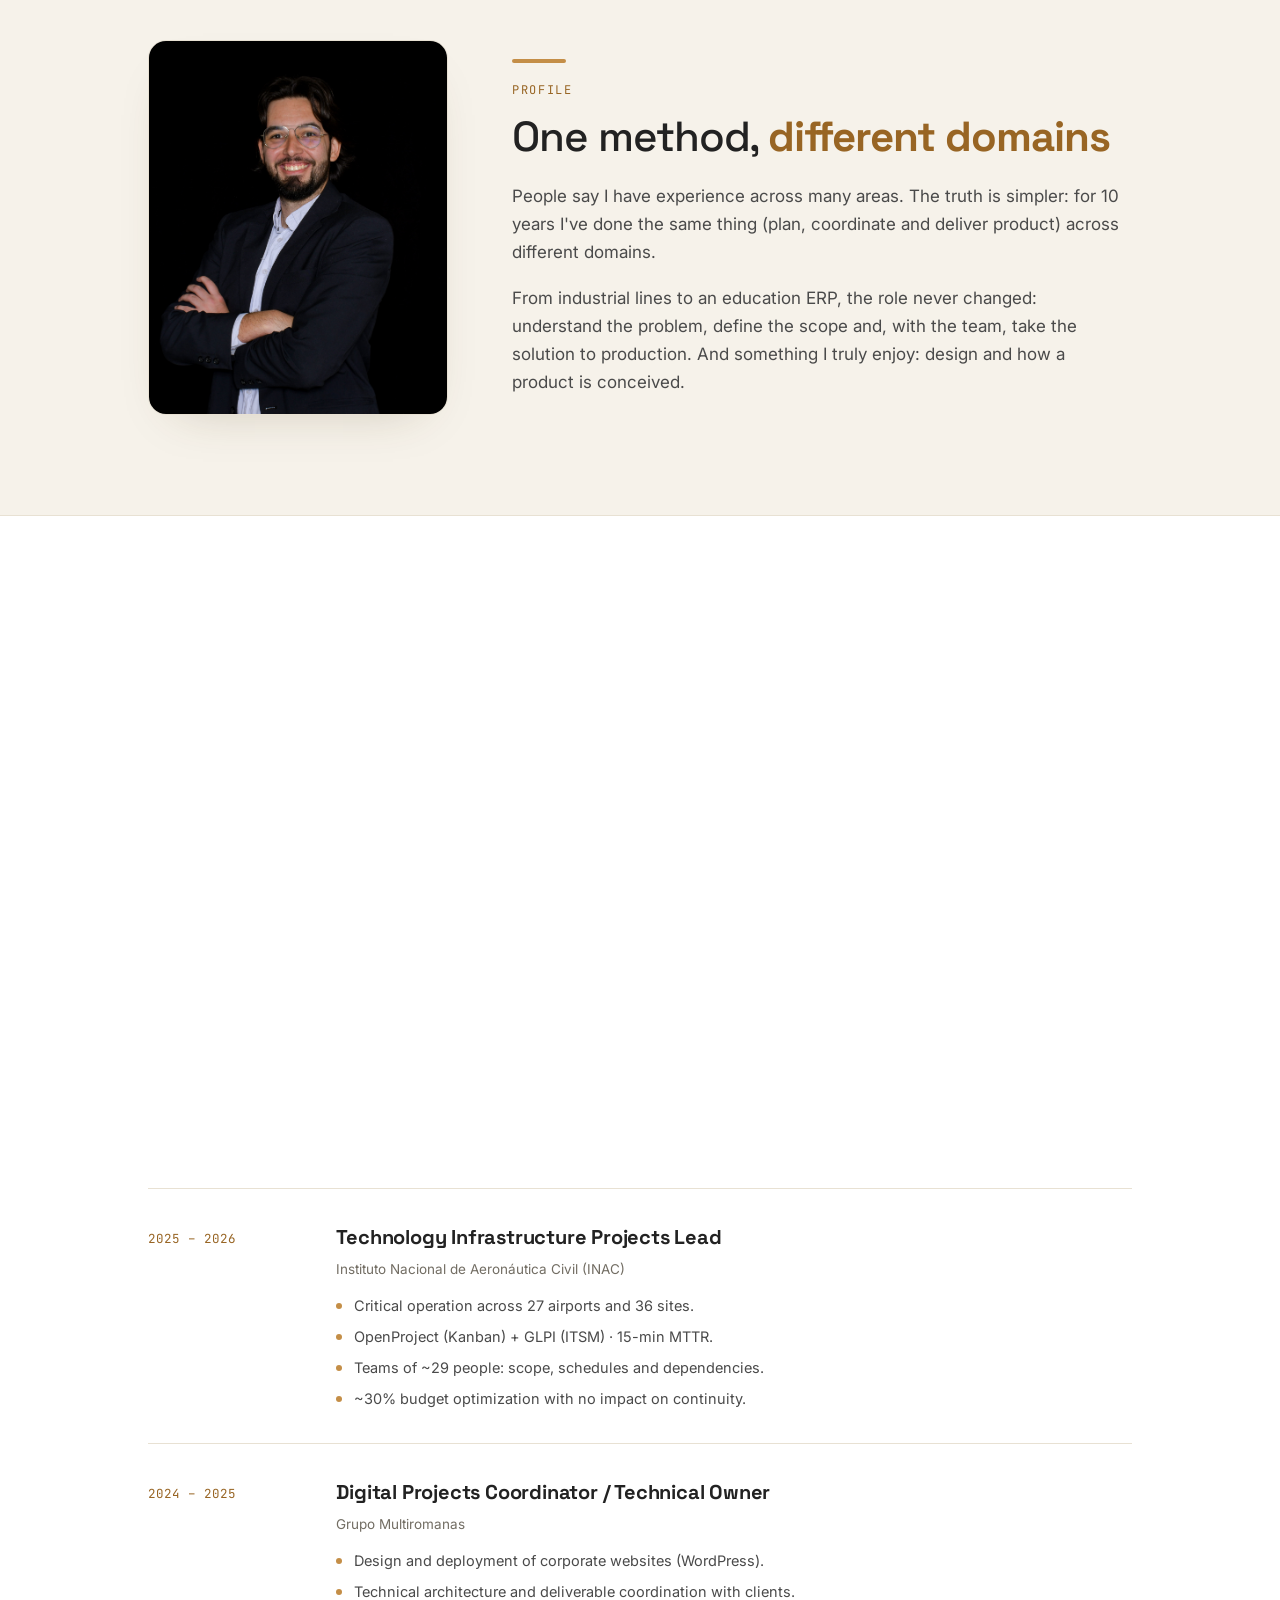
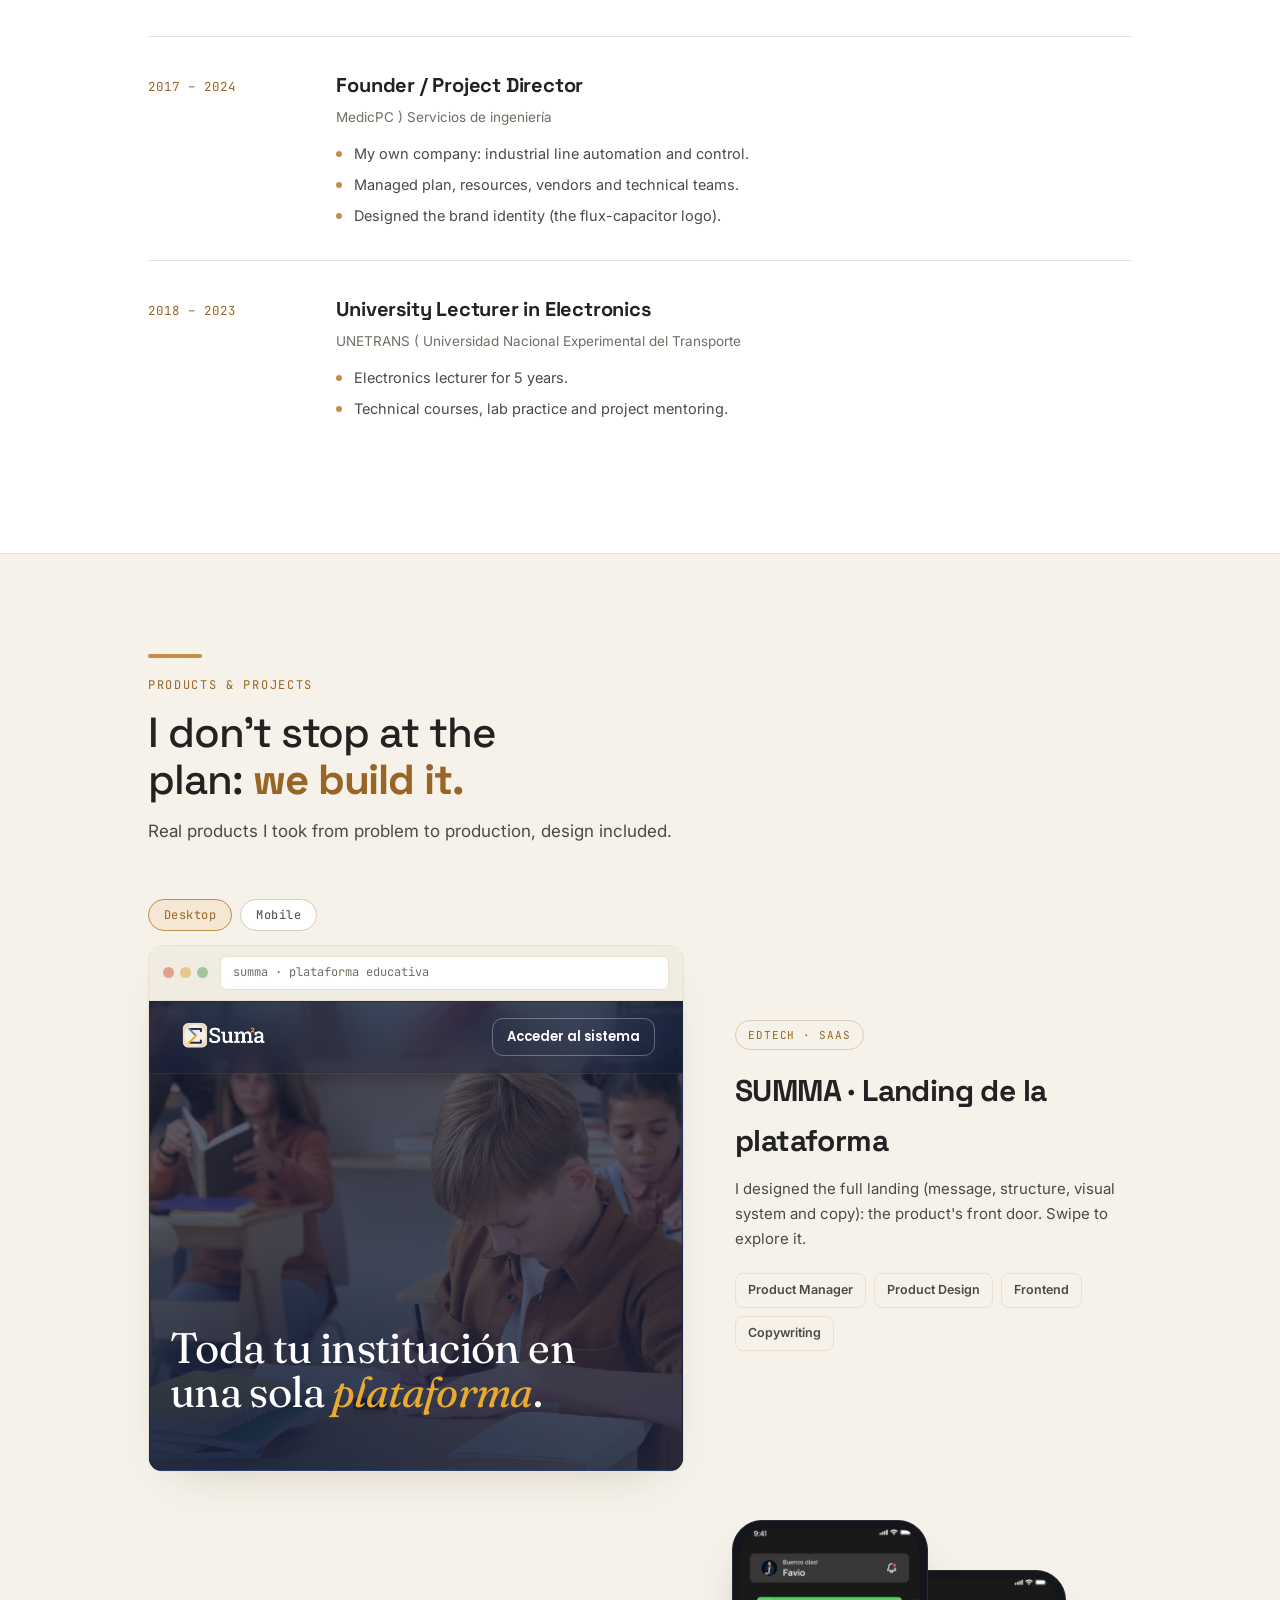
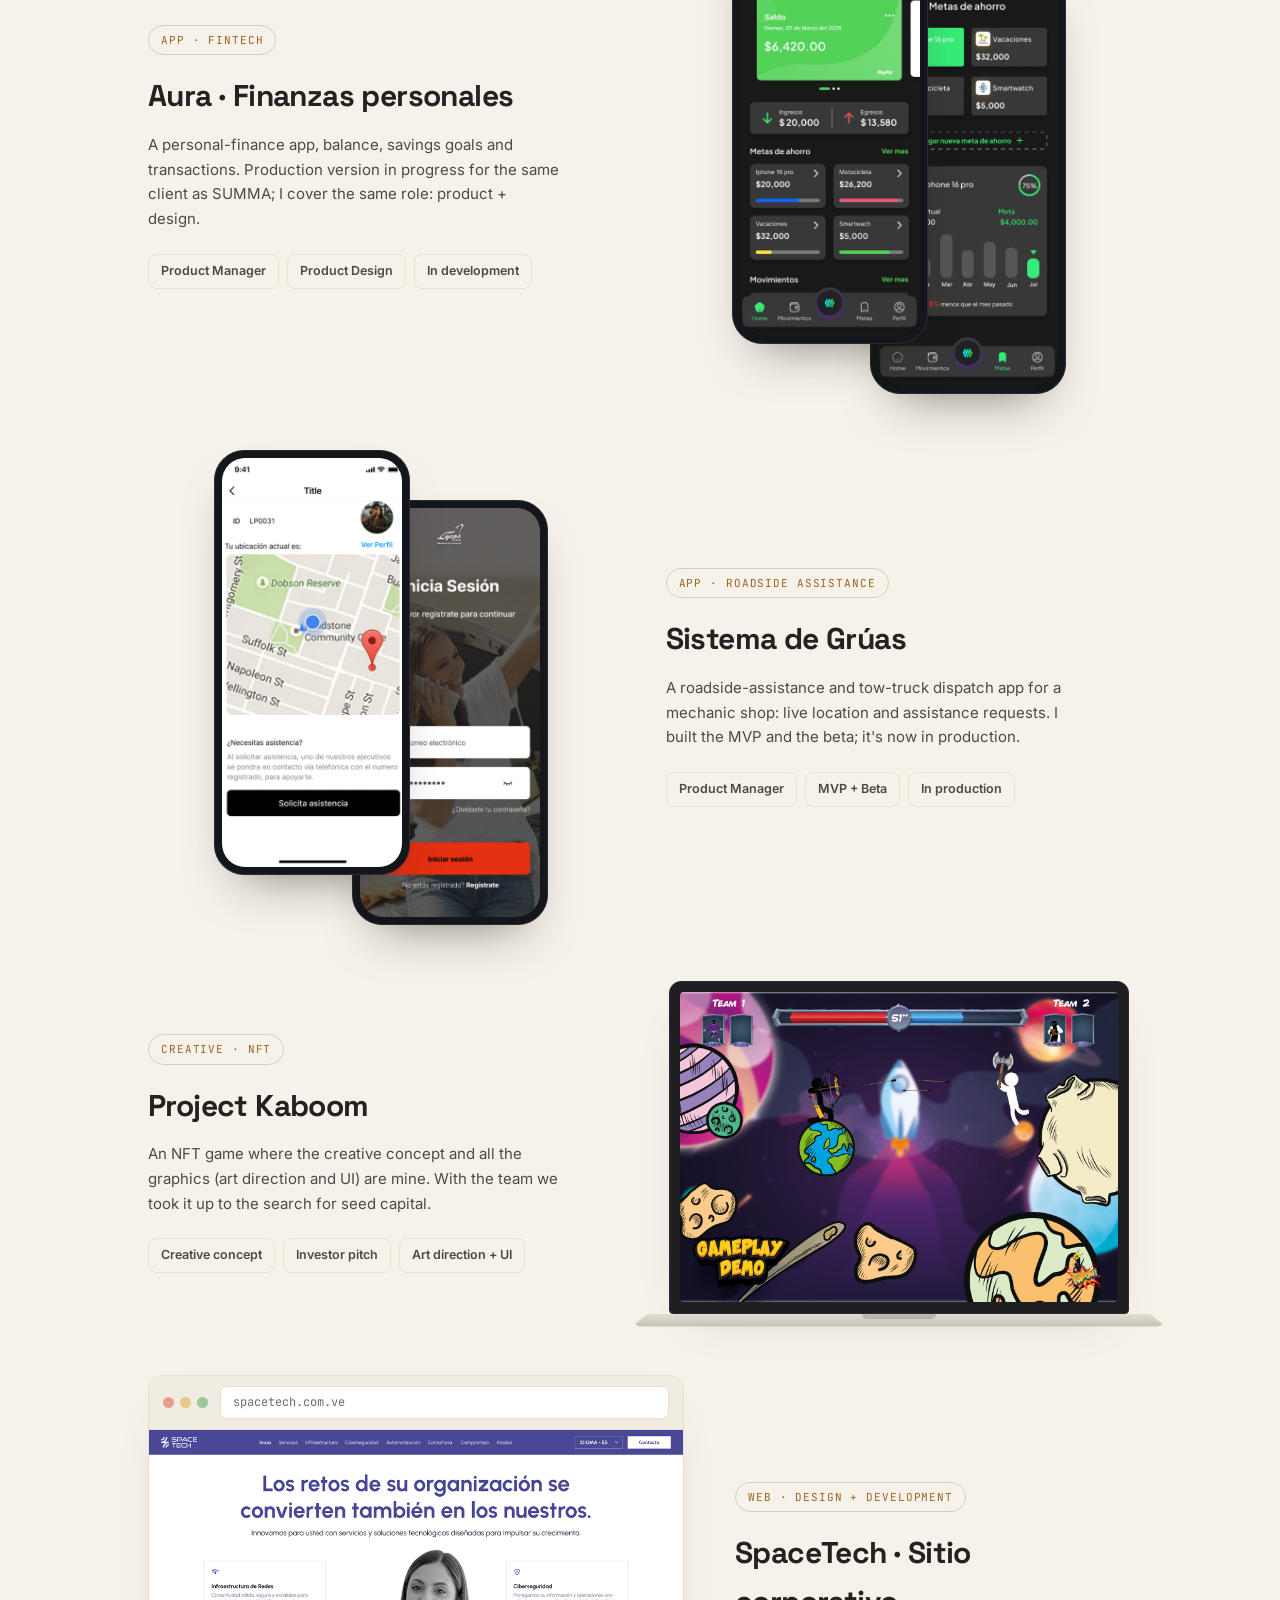
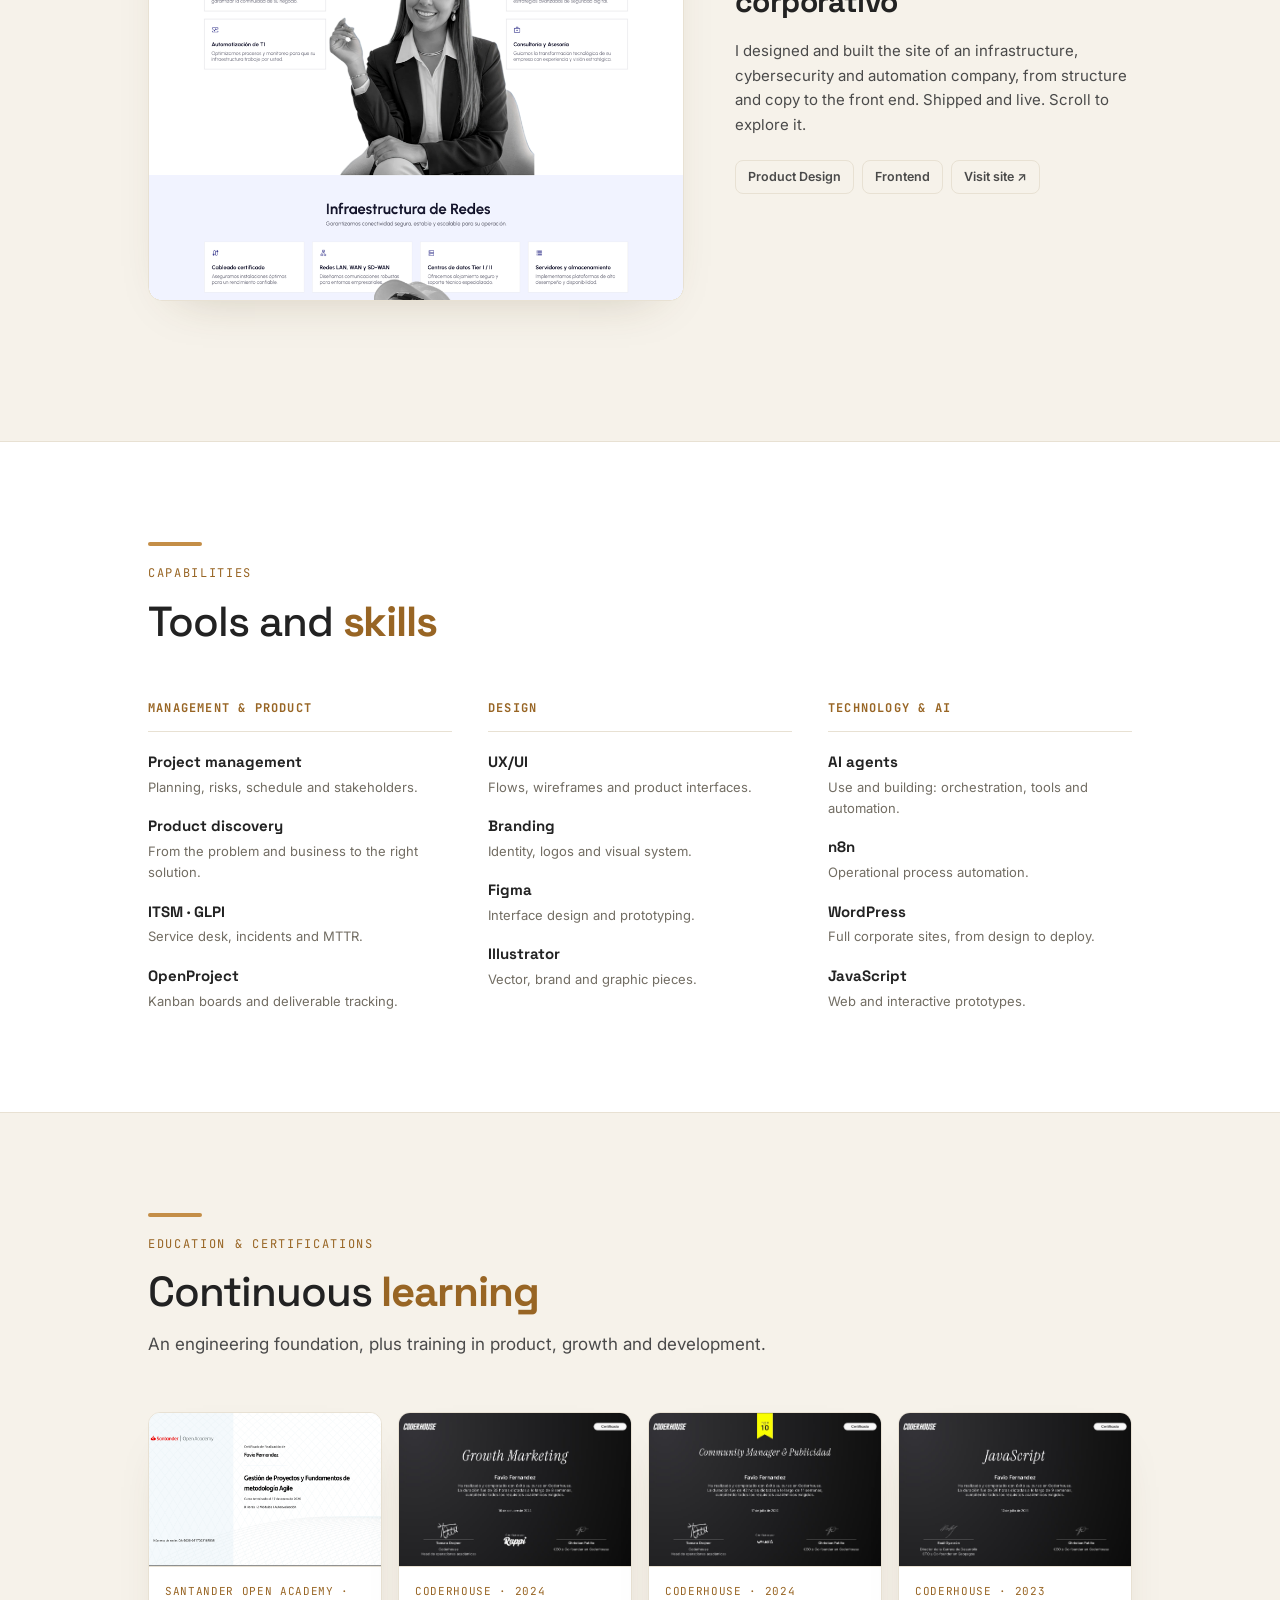
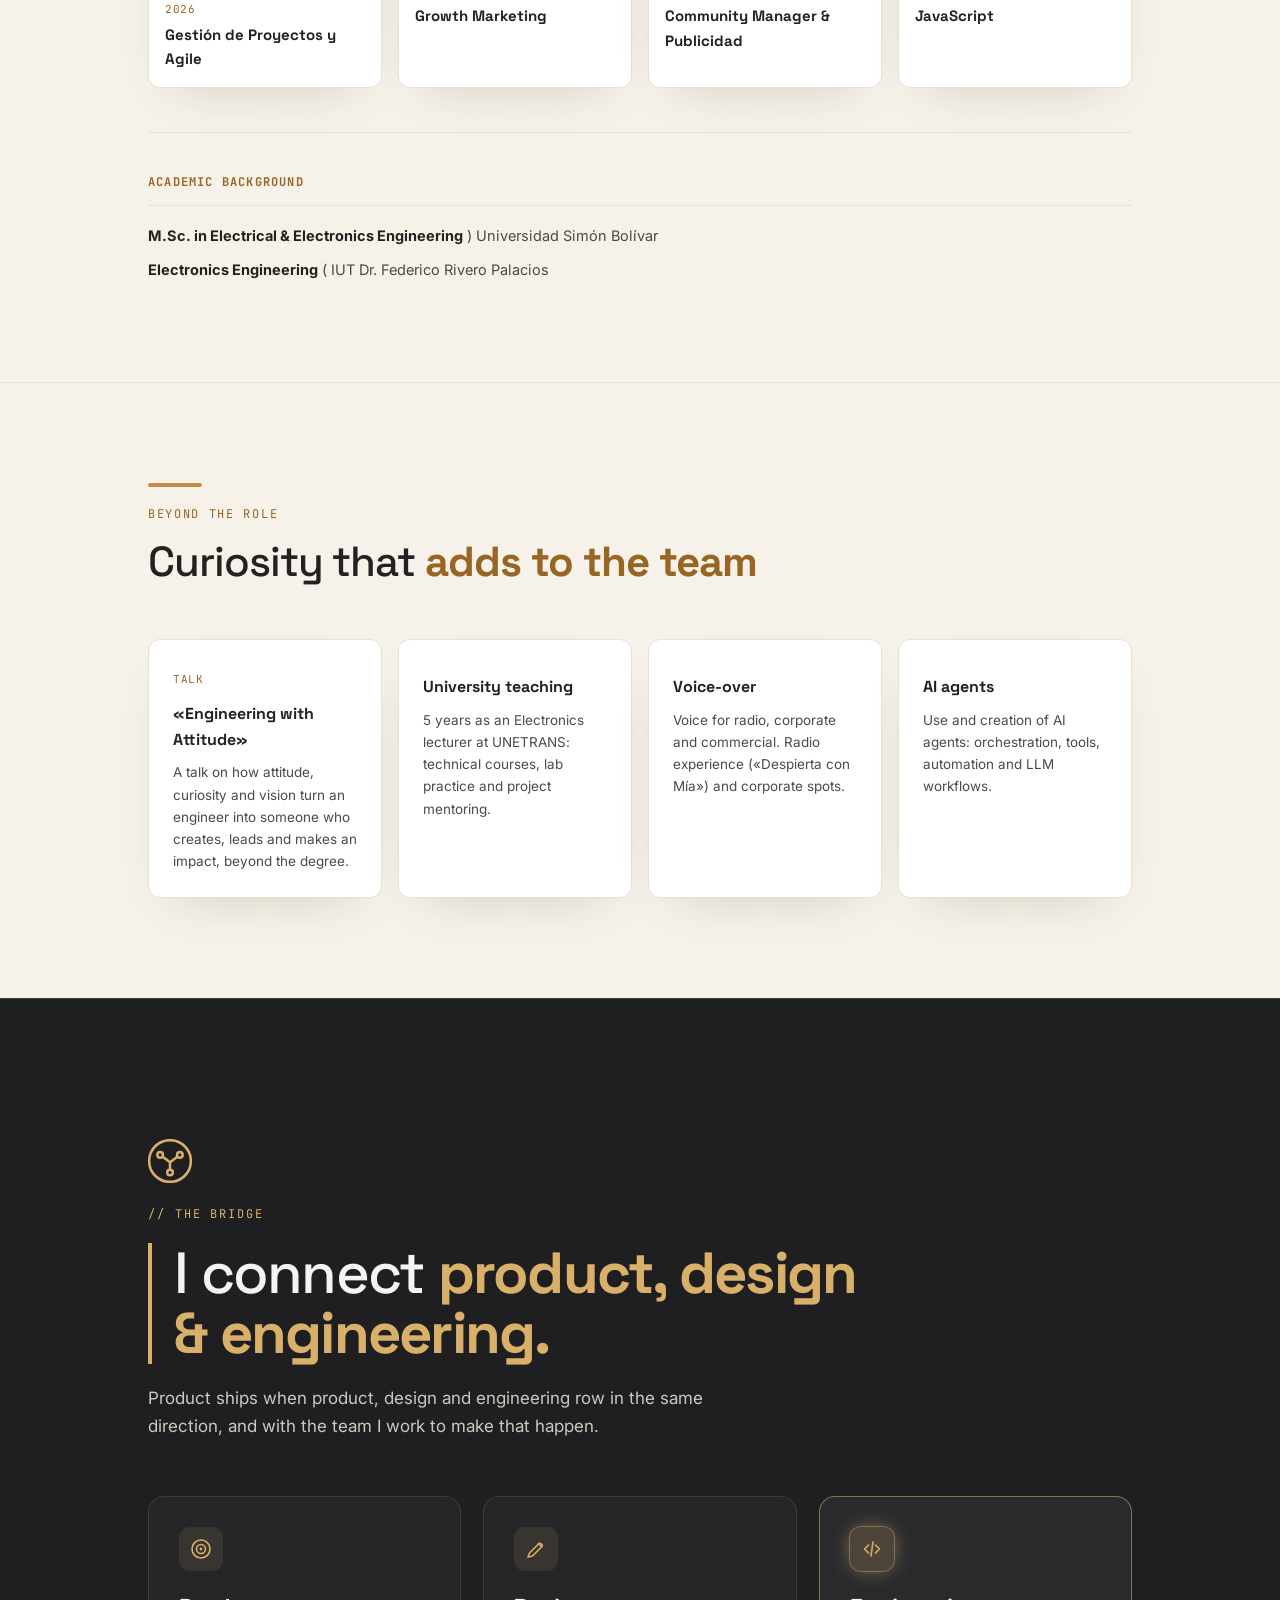
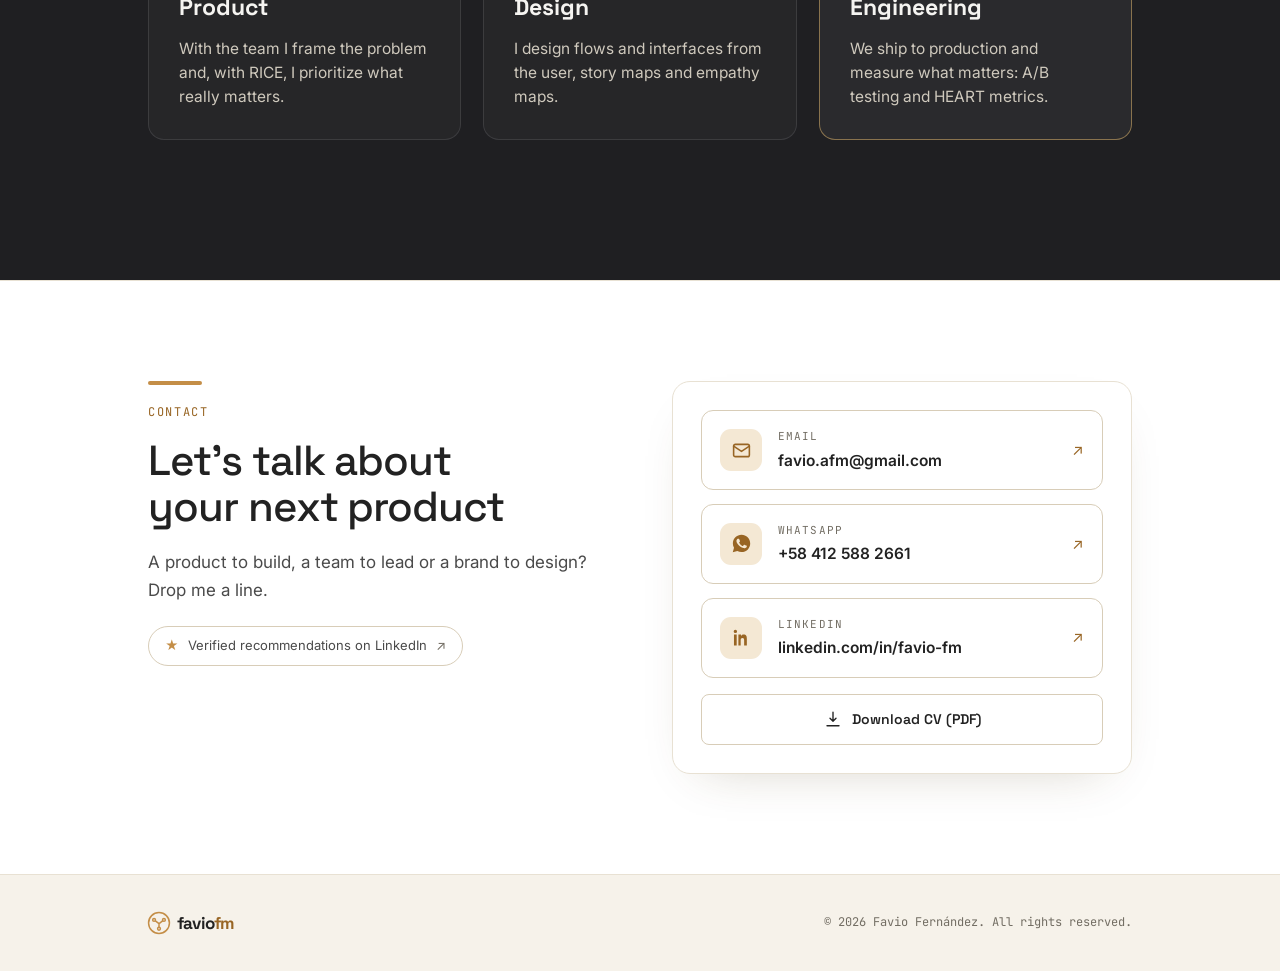
==== commit 66b28ef6: "productos: intercalar visual/texto (zigzag L-R-L-R): SUMMA izq, Aura der, Gruas izq, Kaboom der" ====
--- a/index.html
+++ b/index.html
@@ -507,7 +507,7 @@
           </div>
         </article>
         <!-- Aura -->
-        <article class="appcard reveal">
+        <article class="appcard appcard--flip reveal">
           <div class="appcard__visual">
             <div class="phone"><div class="phone__scr"><img src="assets/img/work/aura-1.png" alt="Aura ( inicio" loading="lazy" /></div></div>
             <div class="phone"><div class="phone__scr"><img src="assets/img/work/aura-2.png" alt="Aura ) metas de ahorro" loading="lazy" /></div></div>
@@ -525,7 +525,7 @@
         </article>
 
         <!-- Grúas -->
-        <article class="appcard appcard--flip reveal">
+        <article class="appcard reveal">
           <div class="appcard__visual">
             <div class="phone"><div class="phone__scr"><img src="assets/img/work/grua-1.png" alt="Grúas ) solicitar asistencia" loading="lazy" /></div></div>
             <div class="phone"><div class="phone__scr"><img src="assets/img/work/grua-2.png" alt="Grúas ( inicio de sesión" loading="lazy" /></div></div>
@@ -543,7 +543,7 @@
         </article>
 
         <!-- Kaboom -->
-        <article class="appcard reveal">
+        <article class="appcard appcard--flip reveal">
           <div class="appcard__visual">
             <div class="laptop">
               <div class="laptop__screen" data-full="assets/img/work/kaboom-art.png" data-cap="Project Kaboom ) juego NFT (dirección de arte + UI)">
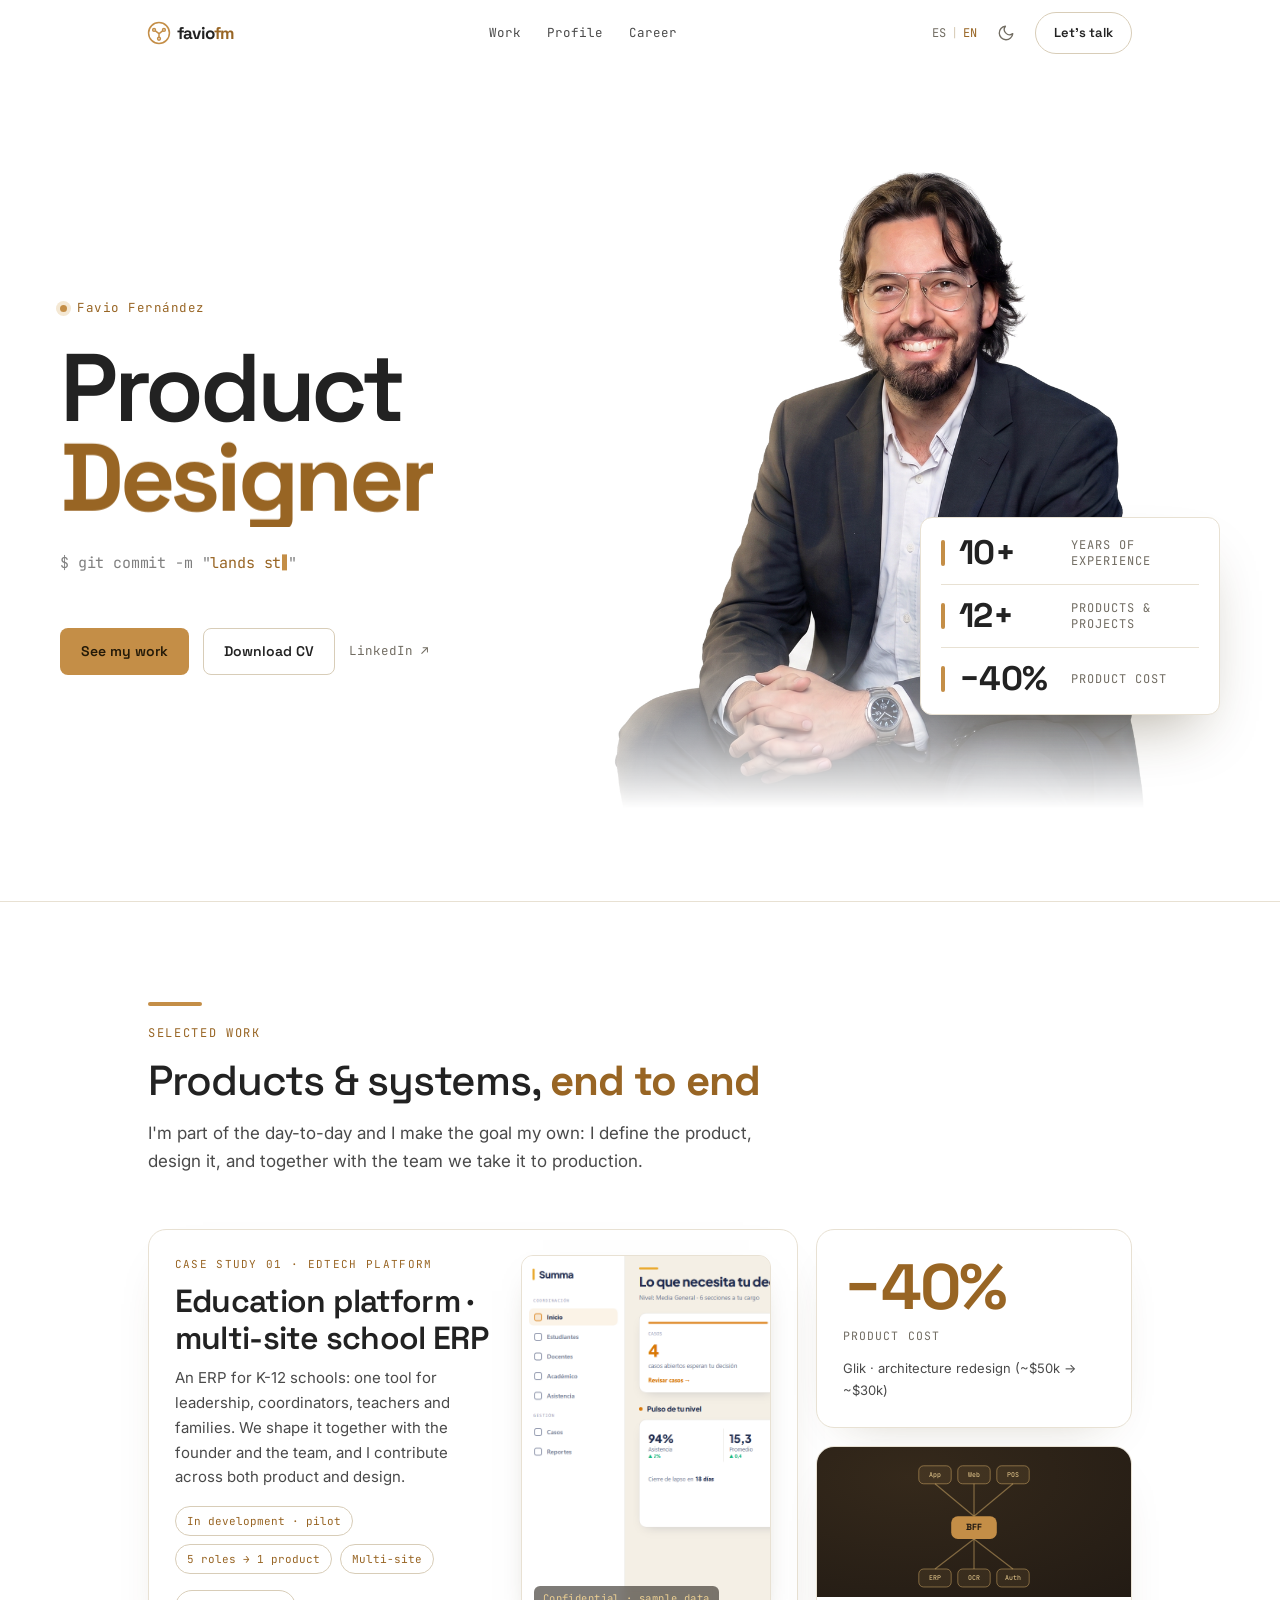
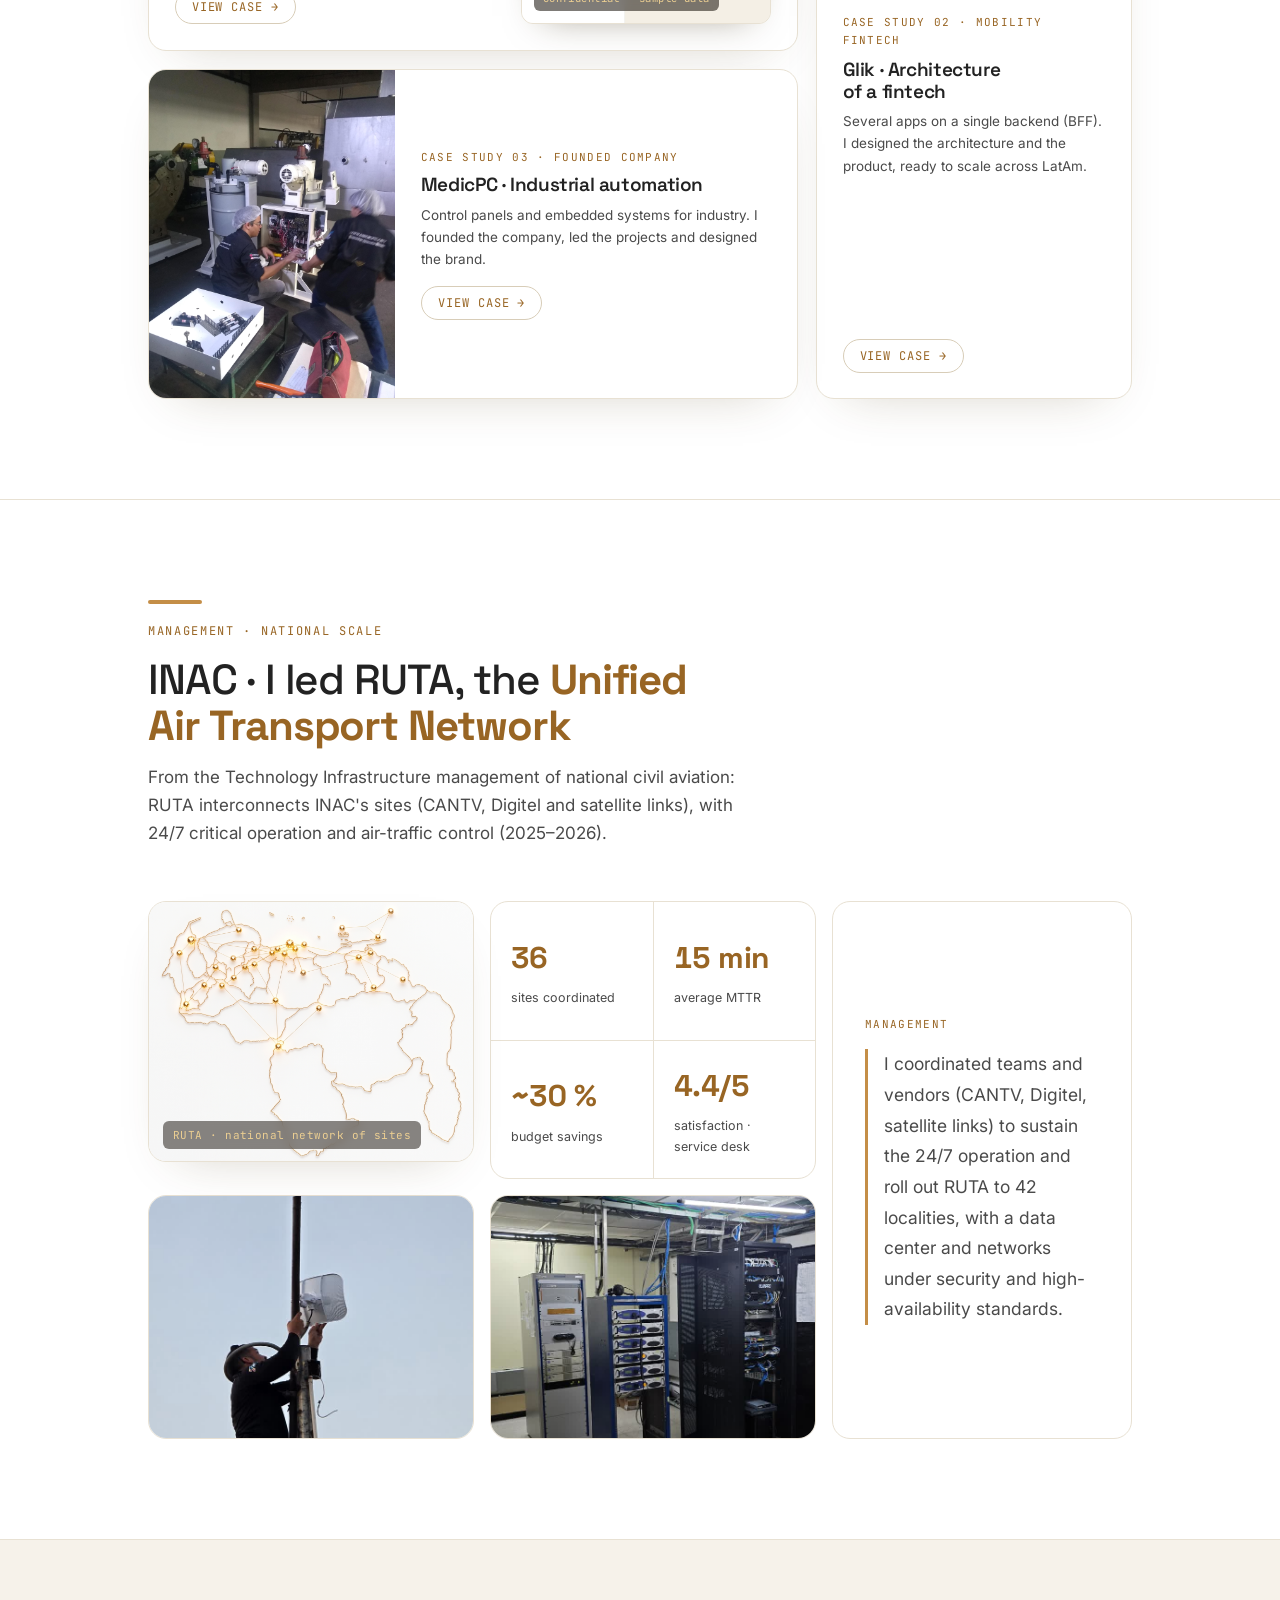
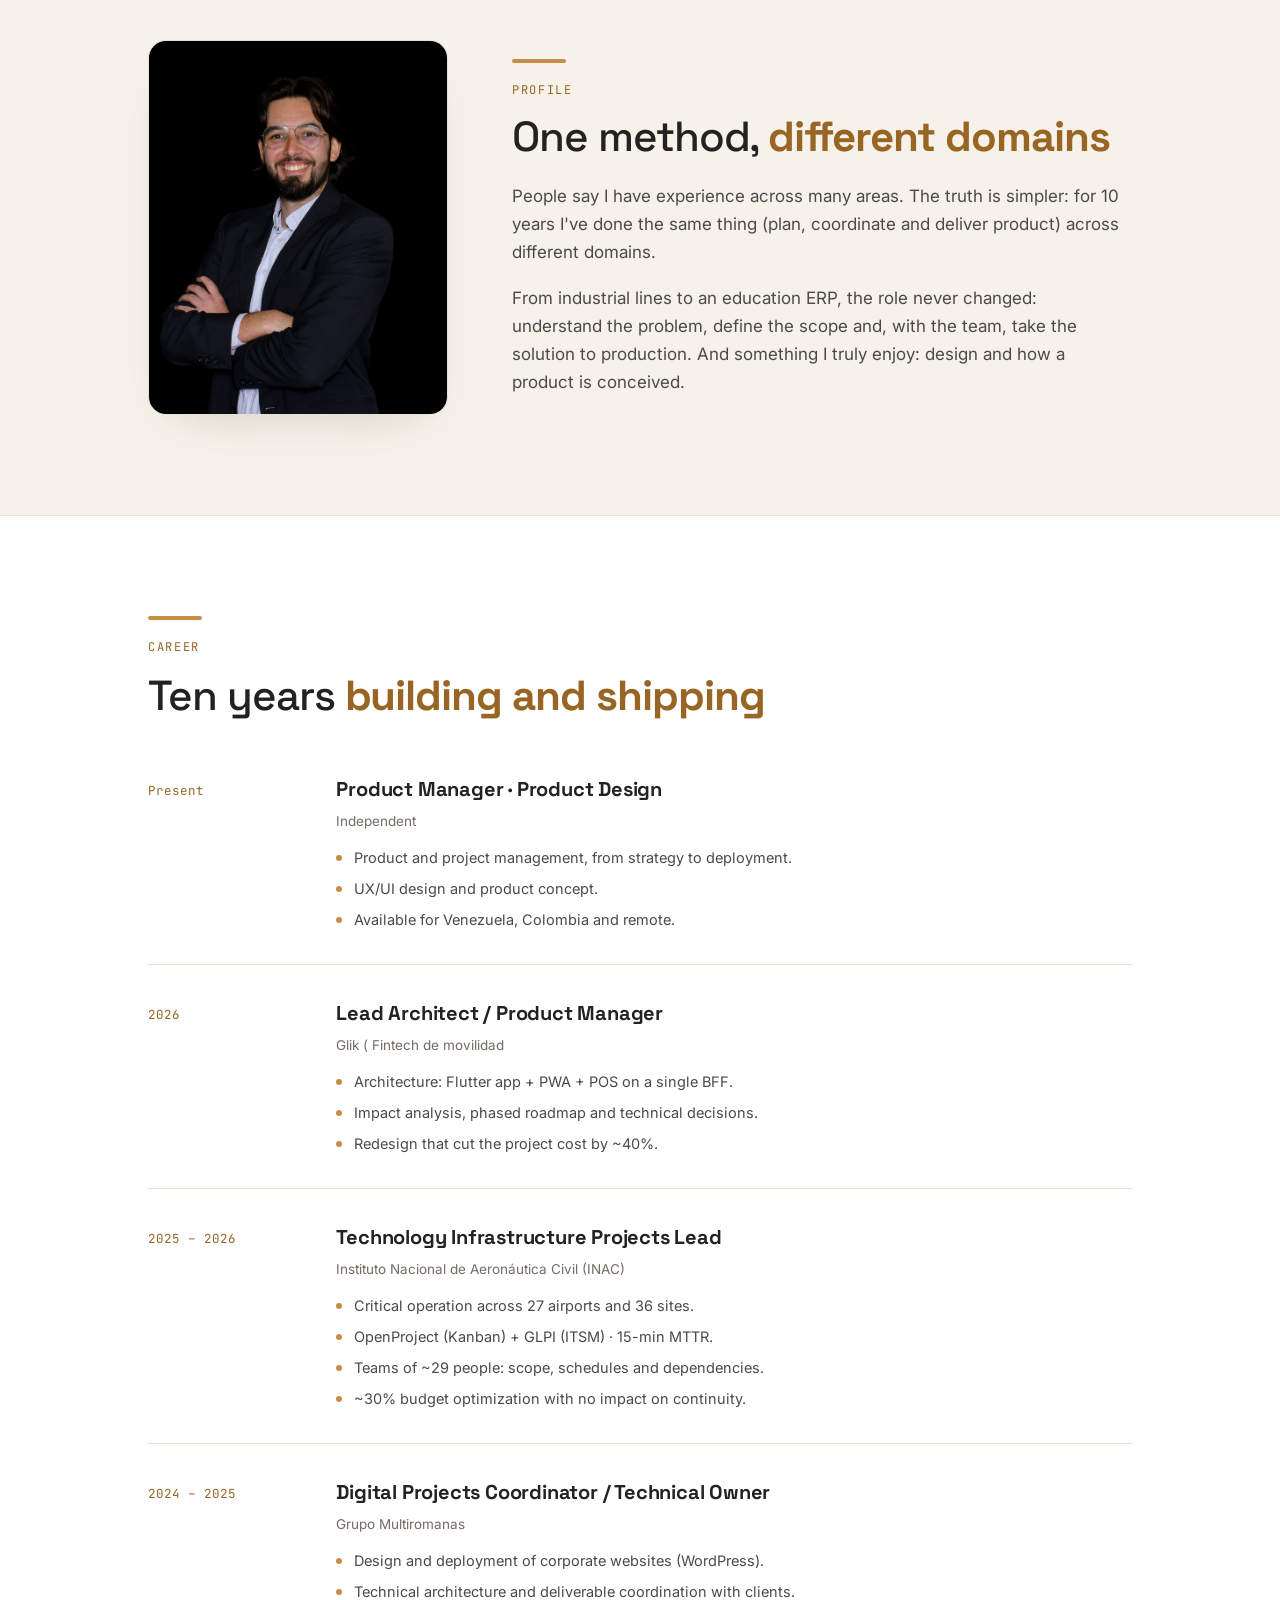
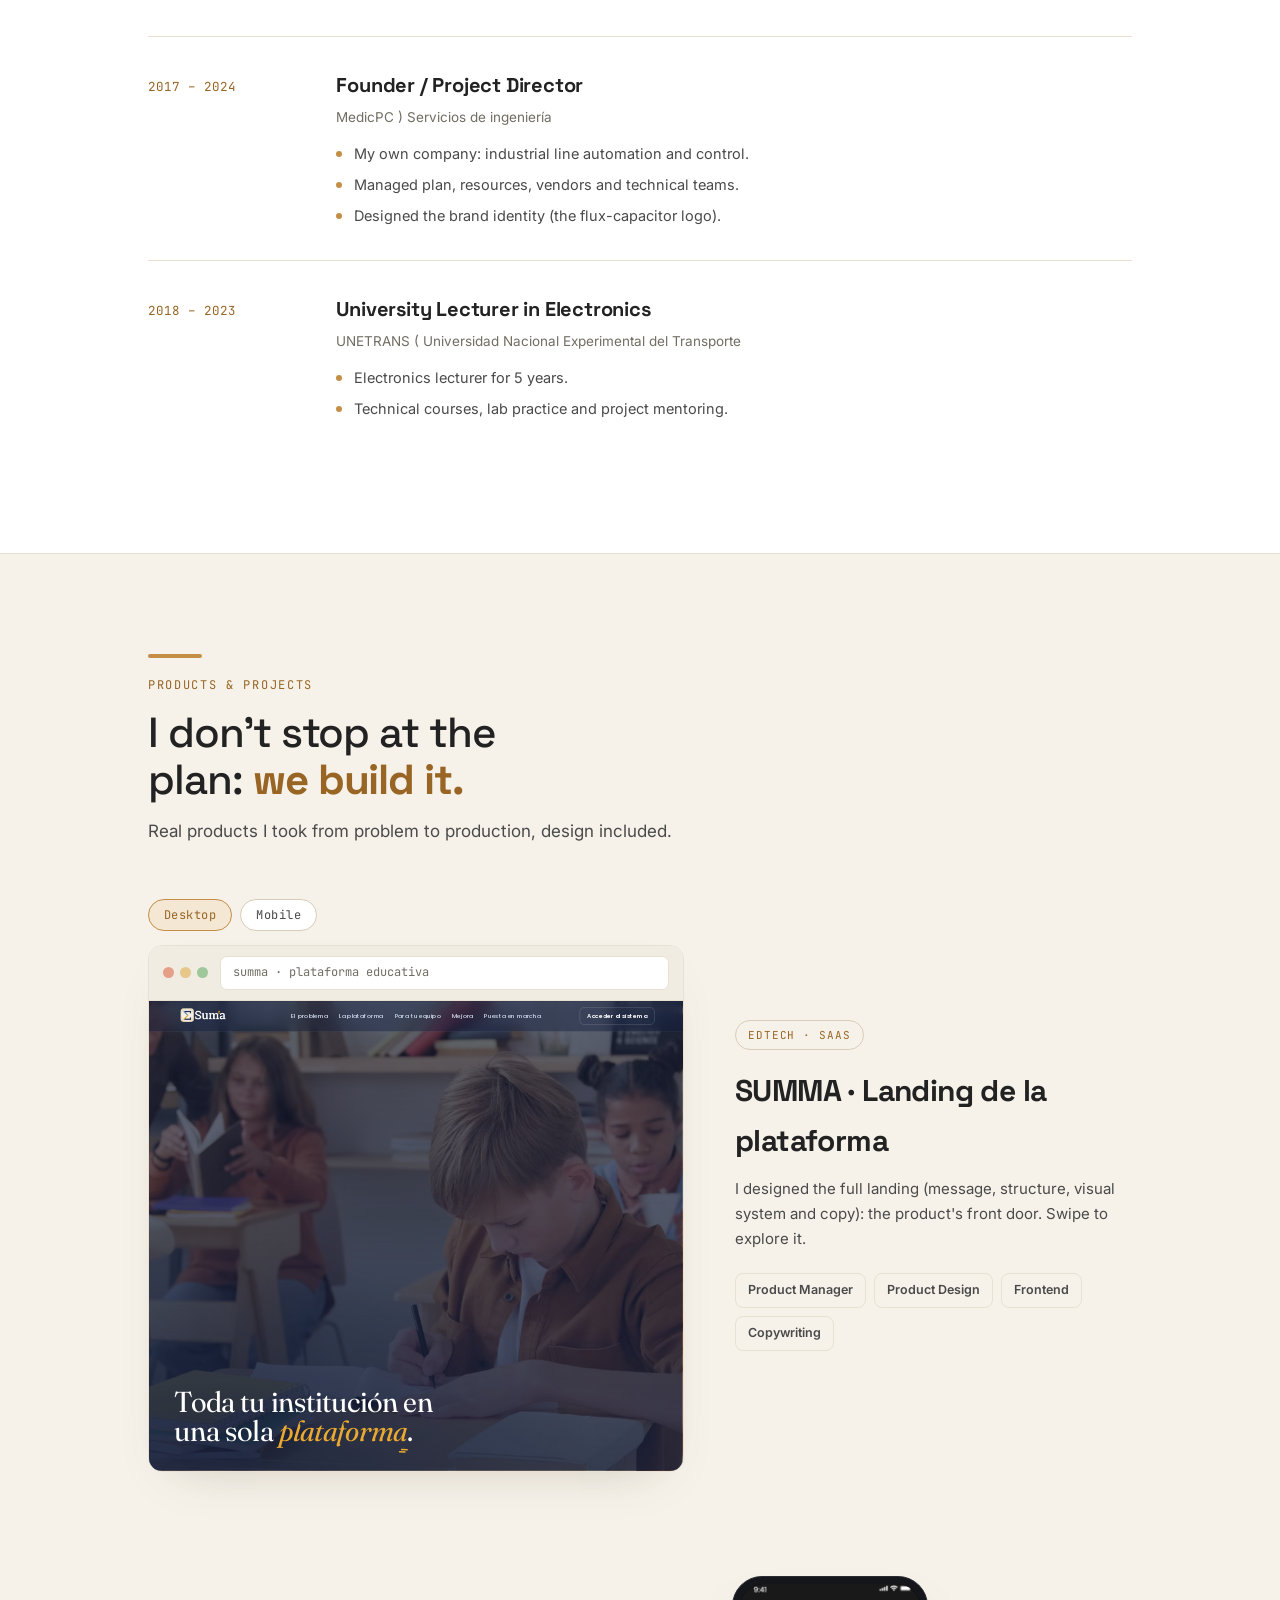
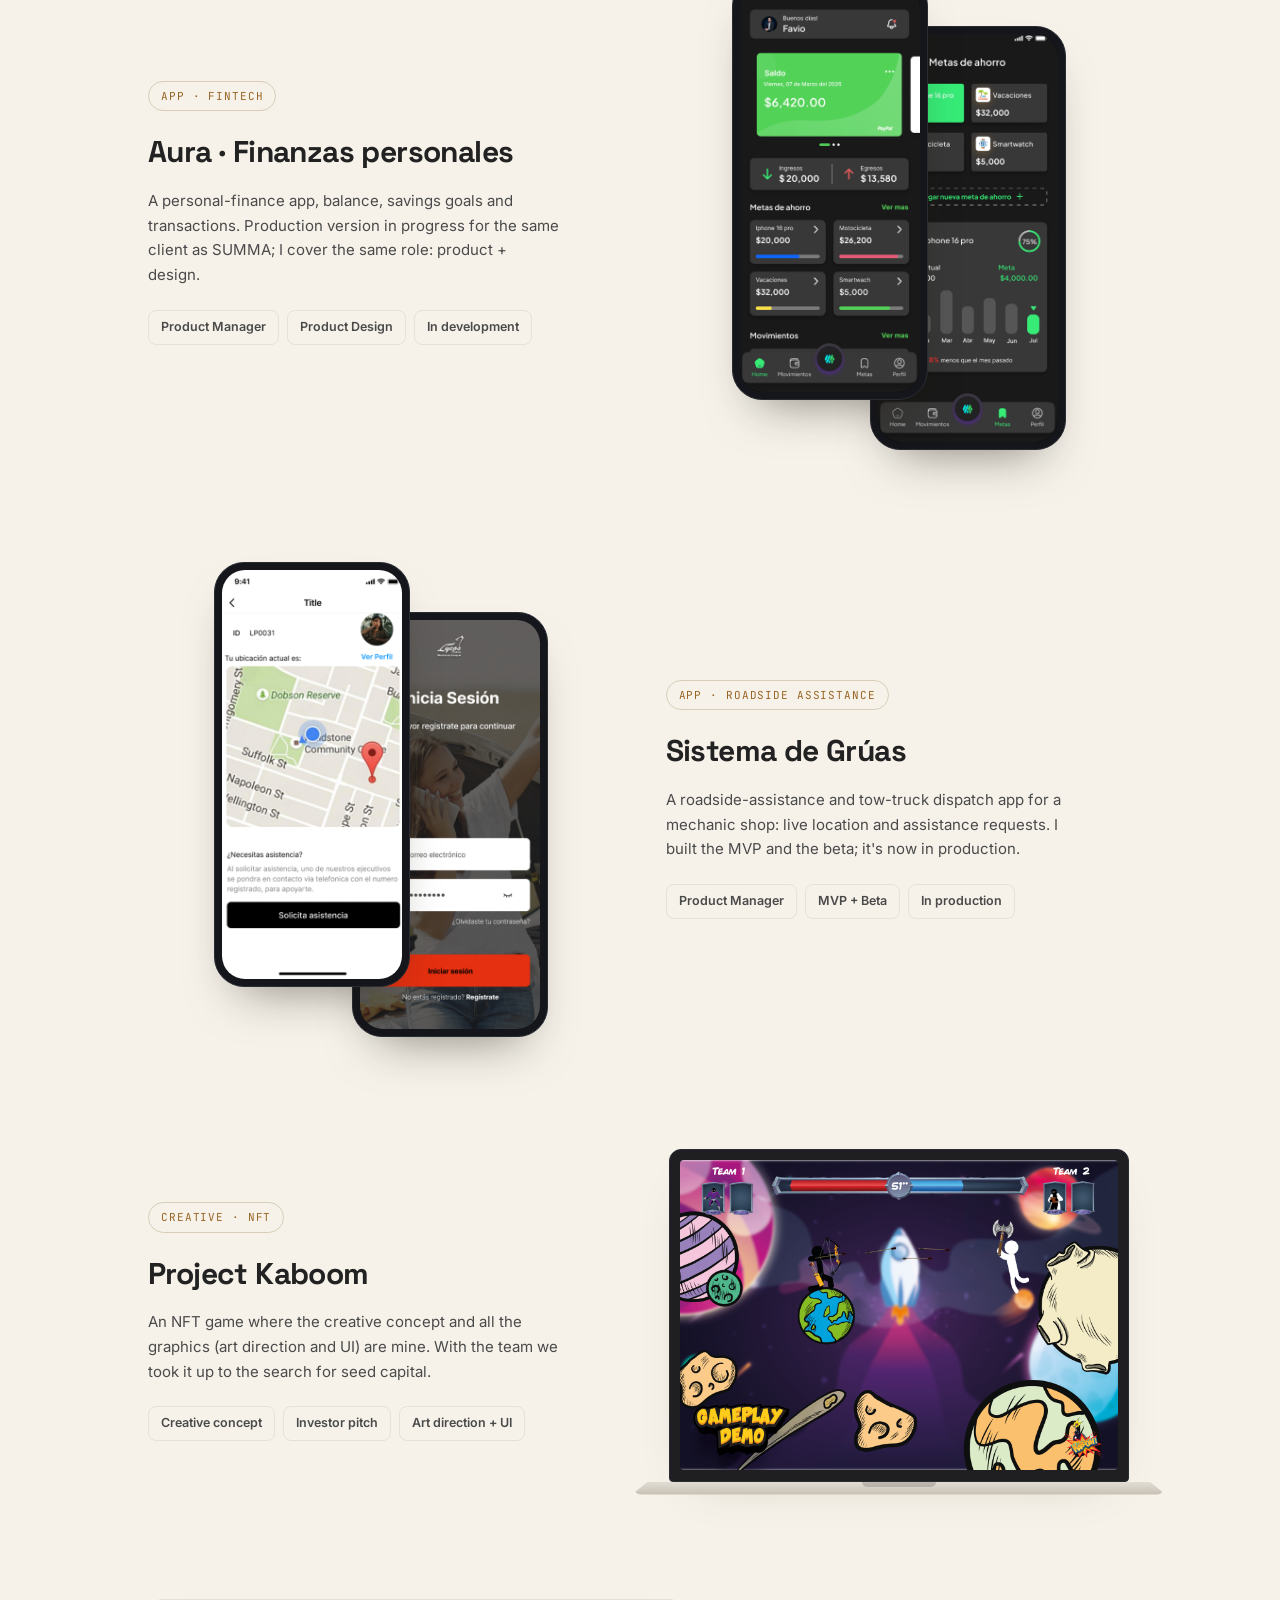
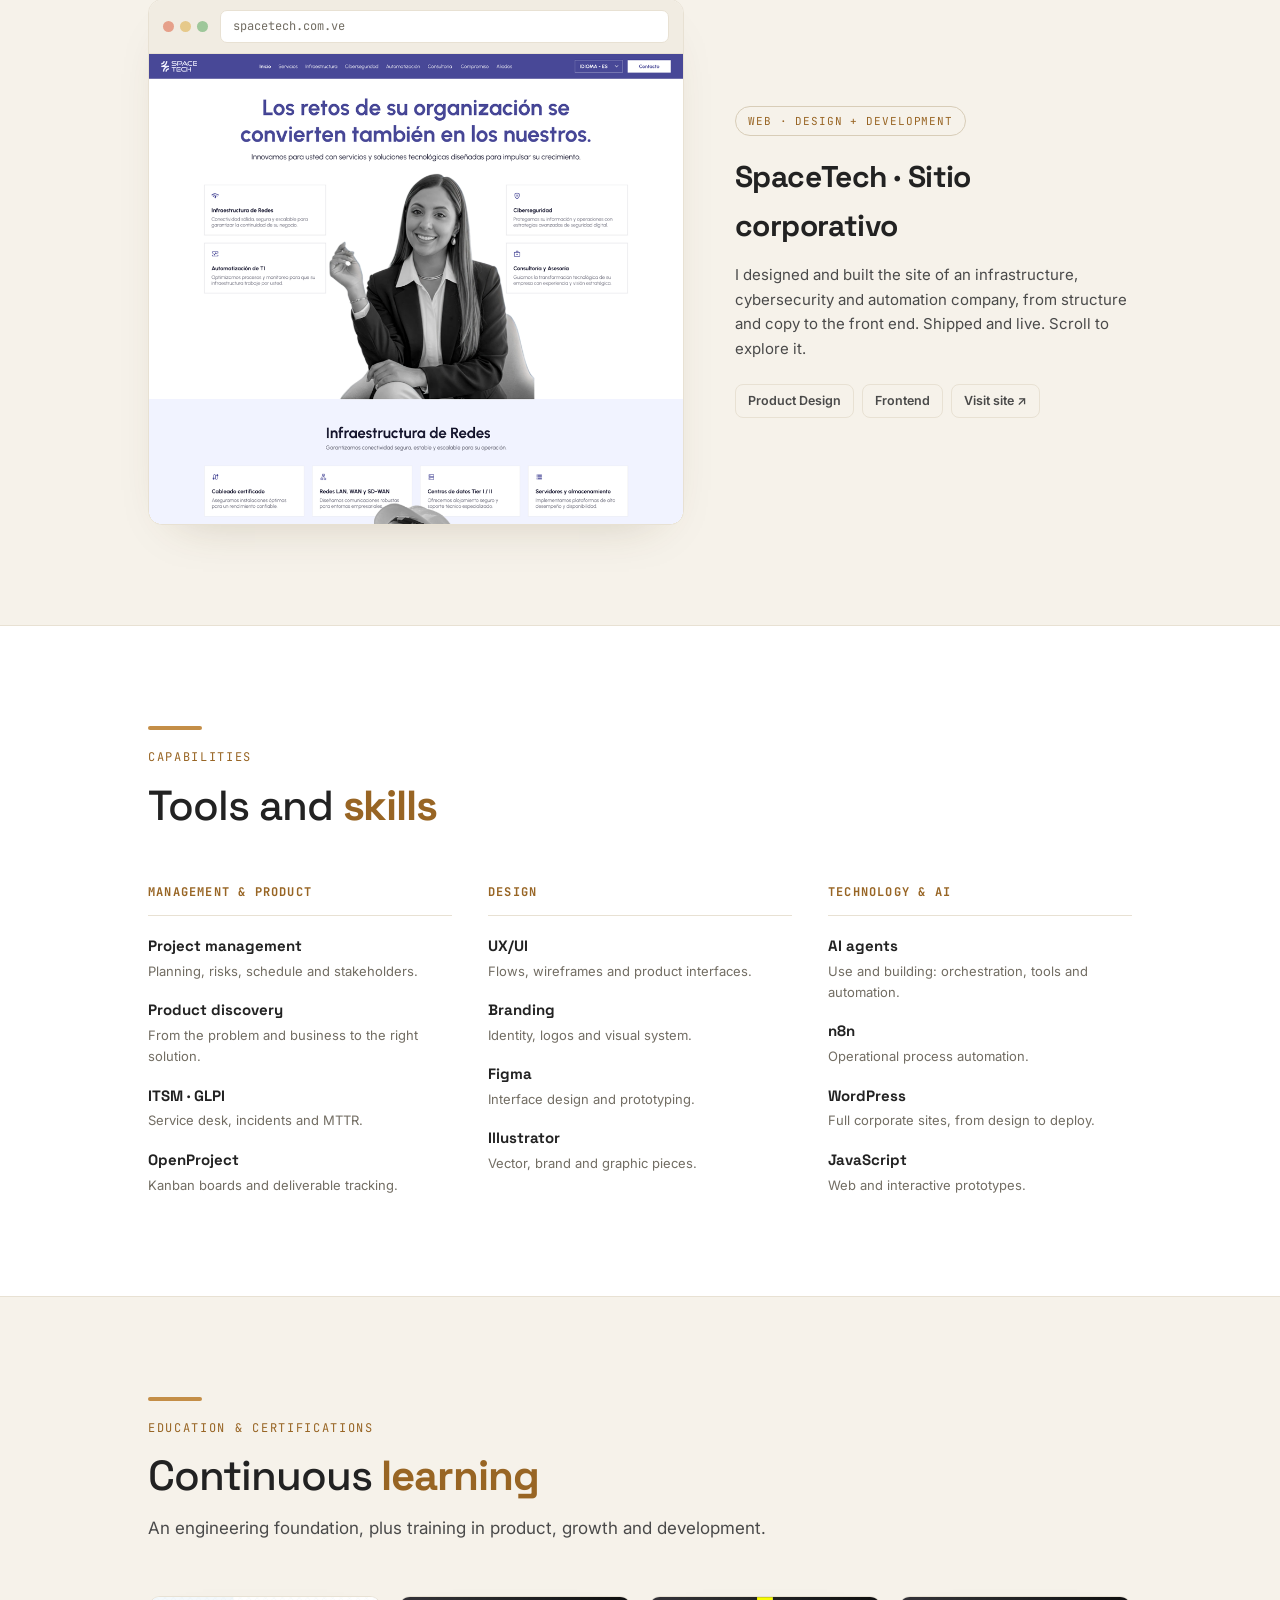
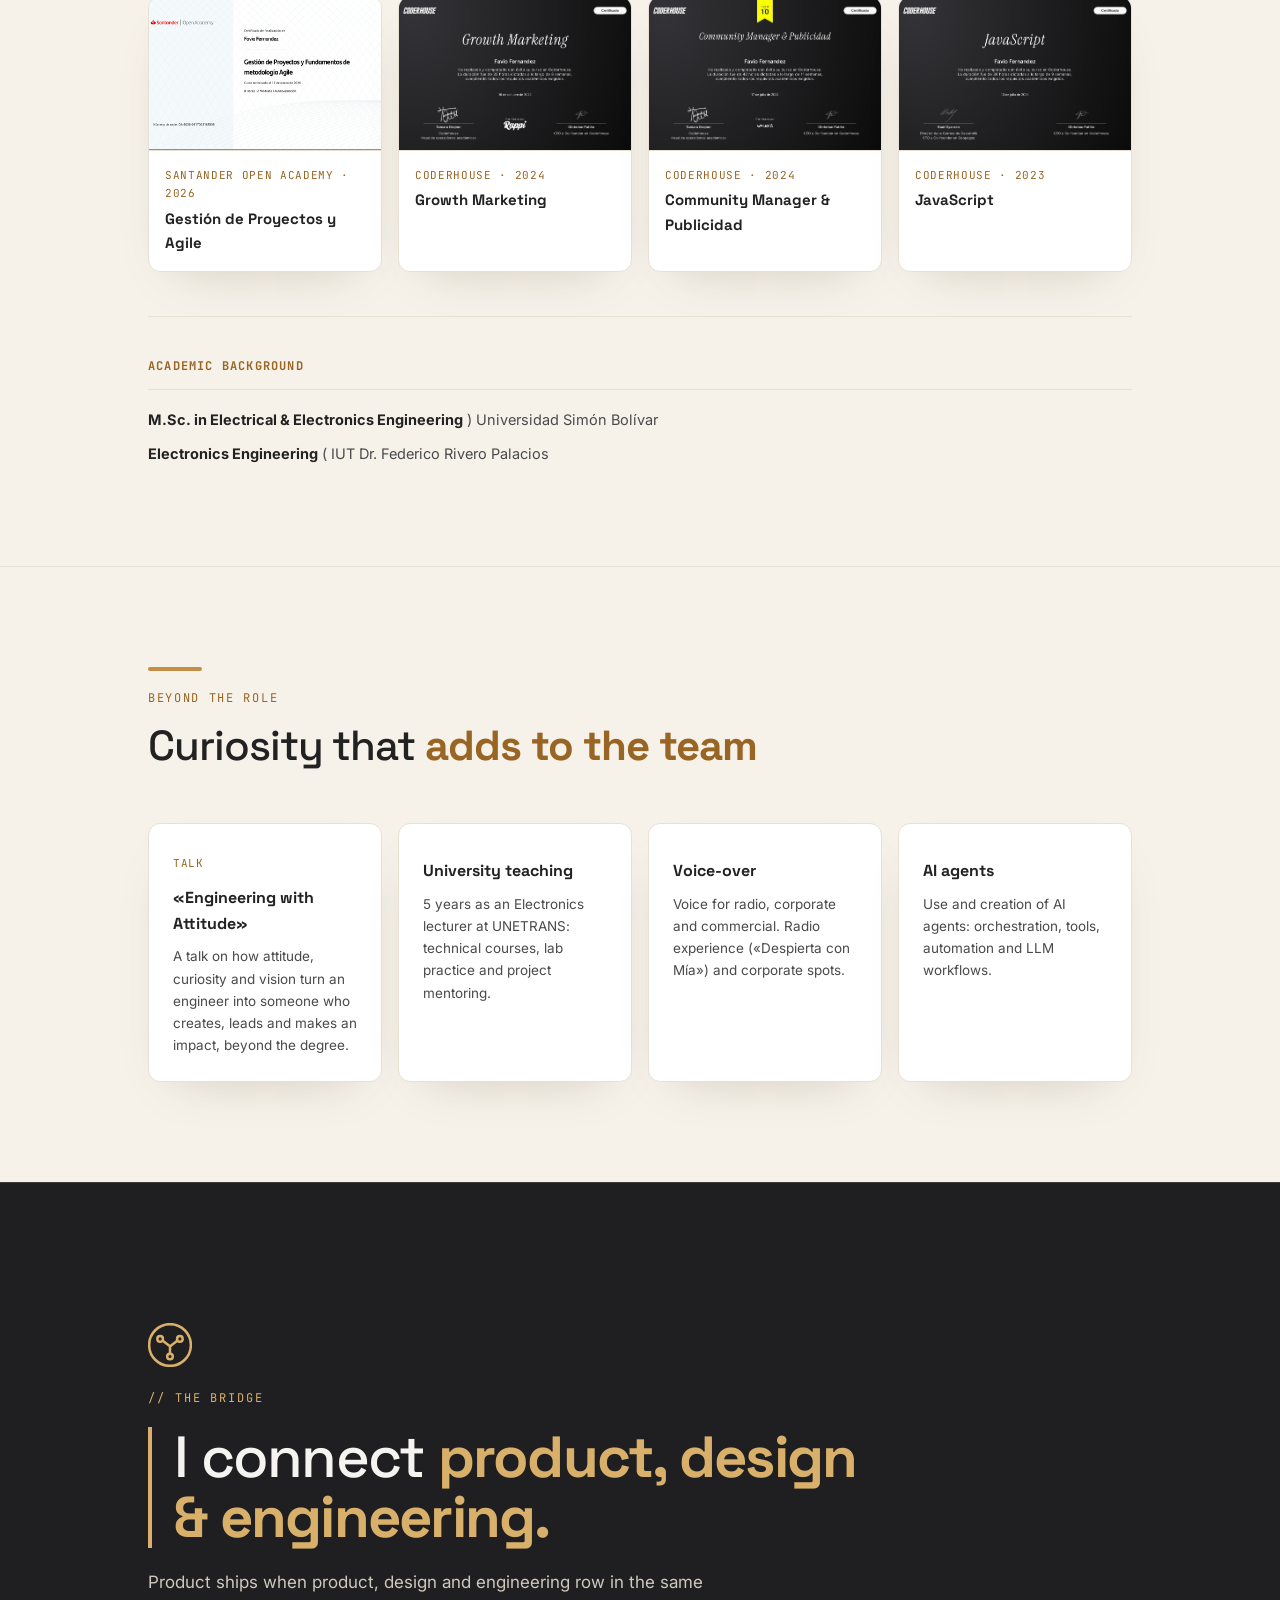
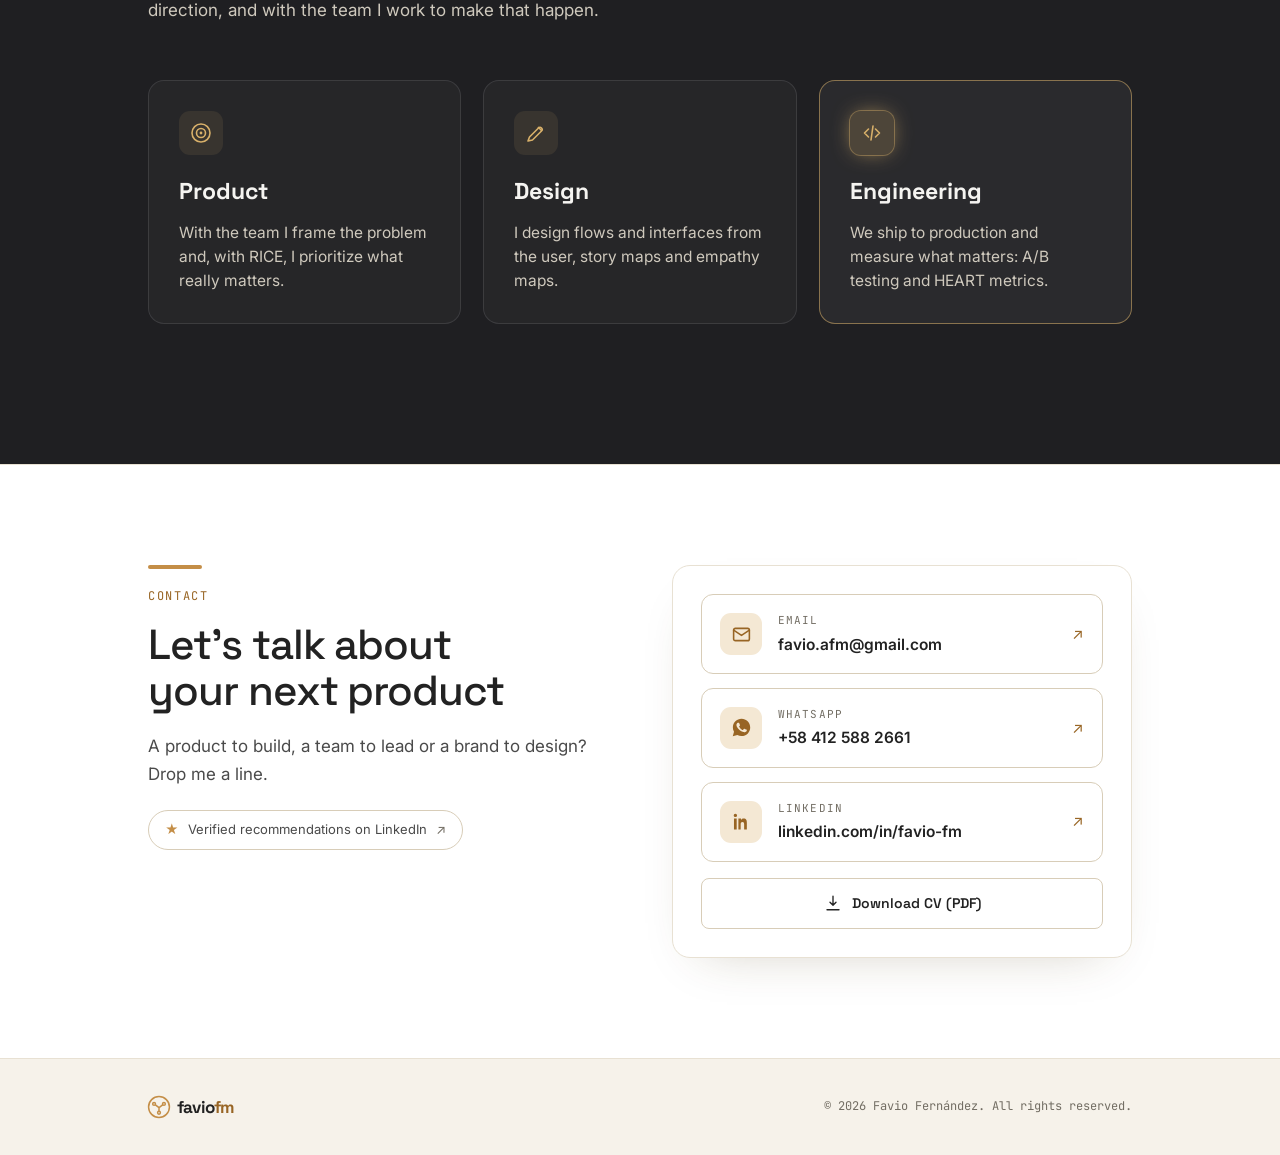
==== commit 2f4753ae: "hero: poner el nombre (Favio Fernandez) en el kicker en vez de 'disponible para proyectos'" ====
--- a/index.html
+++ b/index.html
@@ -58,7 +58,7 @@
       <div class="container">
         <div class="hero__content hero__top" id="heroContent">
           <div class="hero__intro">
-            <p class="hero__kick"><span class="hero__dot"></span><span data-i18n="hero.kick">disponible para proyectos</span></p>
+            <p class="hero__kick"><span class="hero__dot"></span><span data-i18n="hero.kick">Favio Fernández</span></p>
             <h1 class="hero__title">
               <span class="hero__static">Product</span>
               <span class="hero__cycleline">
--- a/assets/css/styles.css
+++ b/assets/css/styles.css
@@ -201,11 +201,11 @@
 /* métricas = ficha técnica DETRÁS de la foto (z-1), pegada a la derecha, empezando al hombro:
    el recorte (z-2) va por delante y tapa su borde izquierdo → la ficha asoma por el lado */
 .hero__stats { position: absolute; right: 0; top: 55%; transform: translateY(-50%); z-index: 3; width: min(300px, 62%); margin: 0; display: flex; flex-direction: column; background: var(--surface); border: 1px solid var(--line); border-radius: var(--radius); box-shadow: 0 30px 60px -24px rgba(60,45,15,.4); padding: 4px 20px; }
-.hero__stats li { position: relative; display: flex; align-items: baseline; gap: 14px; padding: 12px 0 12px 16px; border-bottom: 1px solid var(--line); }
+.hero__stats li { position: relative; display: flex; align-items: center; gap: 16px; padding: 14px 0 14px 18px; border-bottom: 1px solid var(--line); }
 .hero__stats li:last-child { border-bottom: 0; }
-.hero__stats li::before { content: ""; position: absolute; left: 0; top: 50%; transform: translateY(-50%); width: 4px; height: 22px; background: var(--accent); border-radius: 2px; }
-.hero__statn { font-family: var(--font-display); font-weight: 800; font-size: clamp(24px, 3.5vw, 34px); letter-spacing: -.02em; color: var(--text); min-width: 92px; }
-.hero__statl { color: var(--dim); font-family: var(--font-mono); font-size: 12px; text-transform: uppercase; letter-spacing: .08em; }
+.hero__stats li::before { content: ""; position: absolute; left: 0; top: 50%; transform: translateY(-50%); width: 4px; height: 26px; background: var(--accent); border-radius: 2px; }
+.hero__statn { flex: 0 0 96px; font-family: var(--font-display); font-weight: 800; font-size: clamp(24px, 3.5vw, 34px); letter-spacing: -.02em; line-height: 1; color: var(--text); }
+.hero__statl { color: var(--dim); font-family: var(--font-mono); font-size: 12px; line-height: 1.35; text-transform: uppercase; letter-spacing: .08em; }
 
 /* entrada del hero */
 .hero__content .hero__kick, .hero__content .hero__title, .hero__content .hero__term, .hero__content .hero__cta { opacity: 0; transform: translateY(16px); transition: opacity .7s var(--ease), transform .7s var(--ease); }
@@ -423,24 +423,24 @@
 
 /* ---------- Diseño (evidencia) ---------- */
 /* ---------- Web card (producto en vivo, marco navegador + scroll) ---------- */
-.webcard { display: grid; grid-template-columns: 1.35fr 1fr; gap: clamp(24px, 4vw, 52px); align-items: center; margin-bottom: 40px; }
+.webcard { display: grid; grid-template-columns: 1.35fr 1fr; gap: clamp(24px, 4vw, 52px); align-items: center; margin-bottom: clamp(56px, 8vw, 96px); }
 .webcard__frame { border: 1px solid var(--line); border-radius: 14px; overflow: hidden; box-shadow: var(--shadow); background: #fff; }
 .webcard__bar { display: flex; align-items: center; gap: 12px; padding: 10px 14px; background: #f1ece2; border-bottom: 1px solid var(--line); }
 .webcard__dots { display: flex; gap: 6px; flex-shrink: 0; }
 .webcard__dots i { width: 11px; height: 11px; border-radius: 50%; background: #cfc7b8; }
 .webcard__dots i:nth-child(1) { background: #e6a08a; } .webcard__dots i:nth-child(2) { background: #e6c98a; } .webcard__dots i:nth-child(3) { background: #9ec79a; }
 .webcard__url { flex: 1; min-width: 0; font-family: var(--font-mono); font-size: 12px; color: var(--dim); background: #fff; border: 1px solid var(--line); border-radius: 7px; padding: 6px 12px; white-space: nowrap; overflow: hidden; text-overflow: ellipsis; }
-.webcard__stage { display: flex; flex-direction: column; gap: 14px; }
+.webcard__stage { display: flex; flex-direction: column; gap: 14px; min-width: 0; }
+.webcard__frame { min-width: 0; }
 .webcard__toggle { display: inline-flex; gap: 8px; align-self: flex-start; }
 .webcard__vt { font-family: var(--font-mono); font-size: 12px; letter-spacing: .04em; padding: 7px 15px; border: 1px solid var(--line-2); border-radius: 999px; background: var(--surface); color: var(--soft); cursor: pointer; transition: color .2s, background .2s, border-color .2s; }
 .webcard__vt:hover { border-color: var(--accent); color: var(--accent-ink); }
 .webcard__vt.is-active { background: var(--accent-tint); border-color: var(--accent); color: var(--accent-ink); }
-.webcard__view { position: relative; }
-.webcard__view iframe { transition: width .35s var(--ease); }
+.webcard__view { position: relative; height: 470px; overflow: hidden; background: #10182c; }
+/* ancho/alto/escala del iframe los fija el JS (escritorio = render a 1280 escalado; móvil = 390) */
+.webcard__view iframe { width: 100%; height: 100%; border: 0; display: block; }
 .webcard__view.is-mobile { display: flex; justify-content: center; background: repeating-linear-gradient(45deg, #0d1526, #0d1526 10px, #101a2e 10px, #101a2e 20px); }
-.webcard__view.is-mobile iframe { width: 380px; max-width: 100%; border-left: 1px solid rgba(255,255,255,.08); border-right: 1px solid rgba(255,255,255,.08); }
-.webcard__view { height: 470px; overflow: hidden; background: #10182c; }
-.webcard__view iframe { width: 100%; height: 100%; border: 0; display: block; }
+.webcard__view.is-mobile iframe { border-left: 1px solid rgba(255,255,255,.08); border-right: 1px solid rgba(255,255,255,.08); }
 .webcard__view--img { overflow-y: auto; overflow-x: hidden; background: #fff; scrollbar-width: thin; scrollbar-color: var(--line-2) transparent; }
 .webcard__view--img::-webkit-scrollbar { width: 10px; }
 .webcard__view--img::-webkit-scrollbar-thumb { background: var(--line-2); border-radius: 6px; }
@@ -458,7 +458,8 @@
 .phone { position: relative; width: 210px; aspect-ratio: 9 / 19.5; background: #14161c; border-radius: 30px; padding: 7px; box-shadow: 0 26px 50px -26px rgba(31,26,15,.55); border: 1px solid #2a2c34; flex-shrink: 0; }
 .phone__scr { width: 100%; height: 100%; border-radius: 23px; overflow: hidden; background: #000; }
 .phone__scr img { width: 100%; height: 100%; object-fit: cover; object-position: top center; display: block; }
-.appcard { display: grid; grid-template-columns: 1fr 1fr; gap: clamp(24px, 4vw, 52px); align-items: center; margin-bottom: 40px; }
+.appcard { display: grid; grid-template-columns: 1fr 1fr; gap: clamp(24px, 4vw, 52px); align-items: center; margin-bottom: clamp(56px, 8vw, 96px); }
+#design .webcard:last-child, #design .appcard:last-child { margin-bottom: 0; }
 .appcard--flip .appcard__visual, .appcard--flip .appcard__art { order: 2; }
 .appcard__visual { display: flex; justify-content: center; align-items: flex-start; padding: 8px 0; }
 .appcard__visual .phone { width: 196px; }
